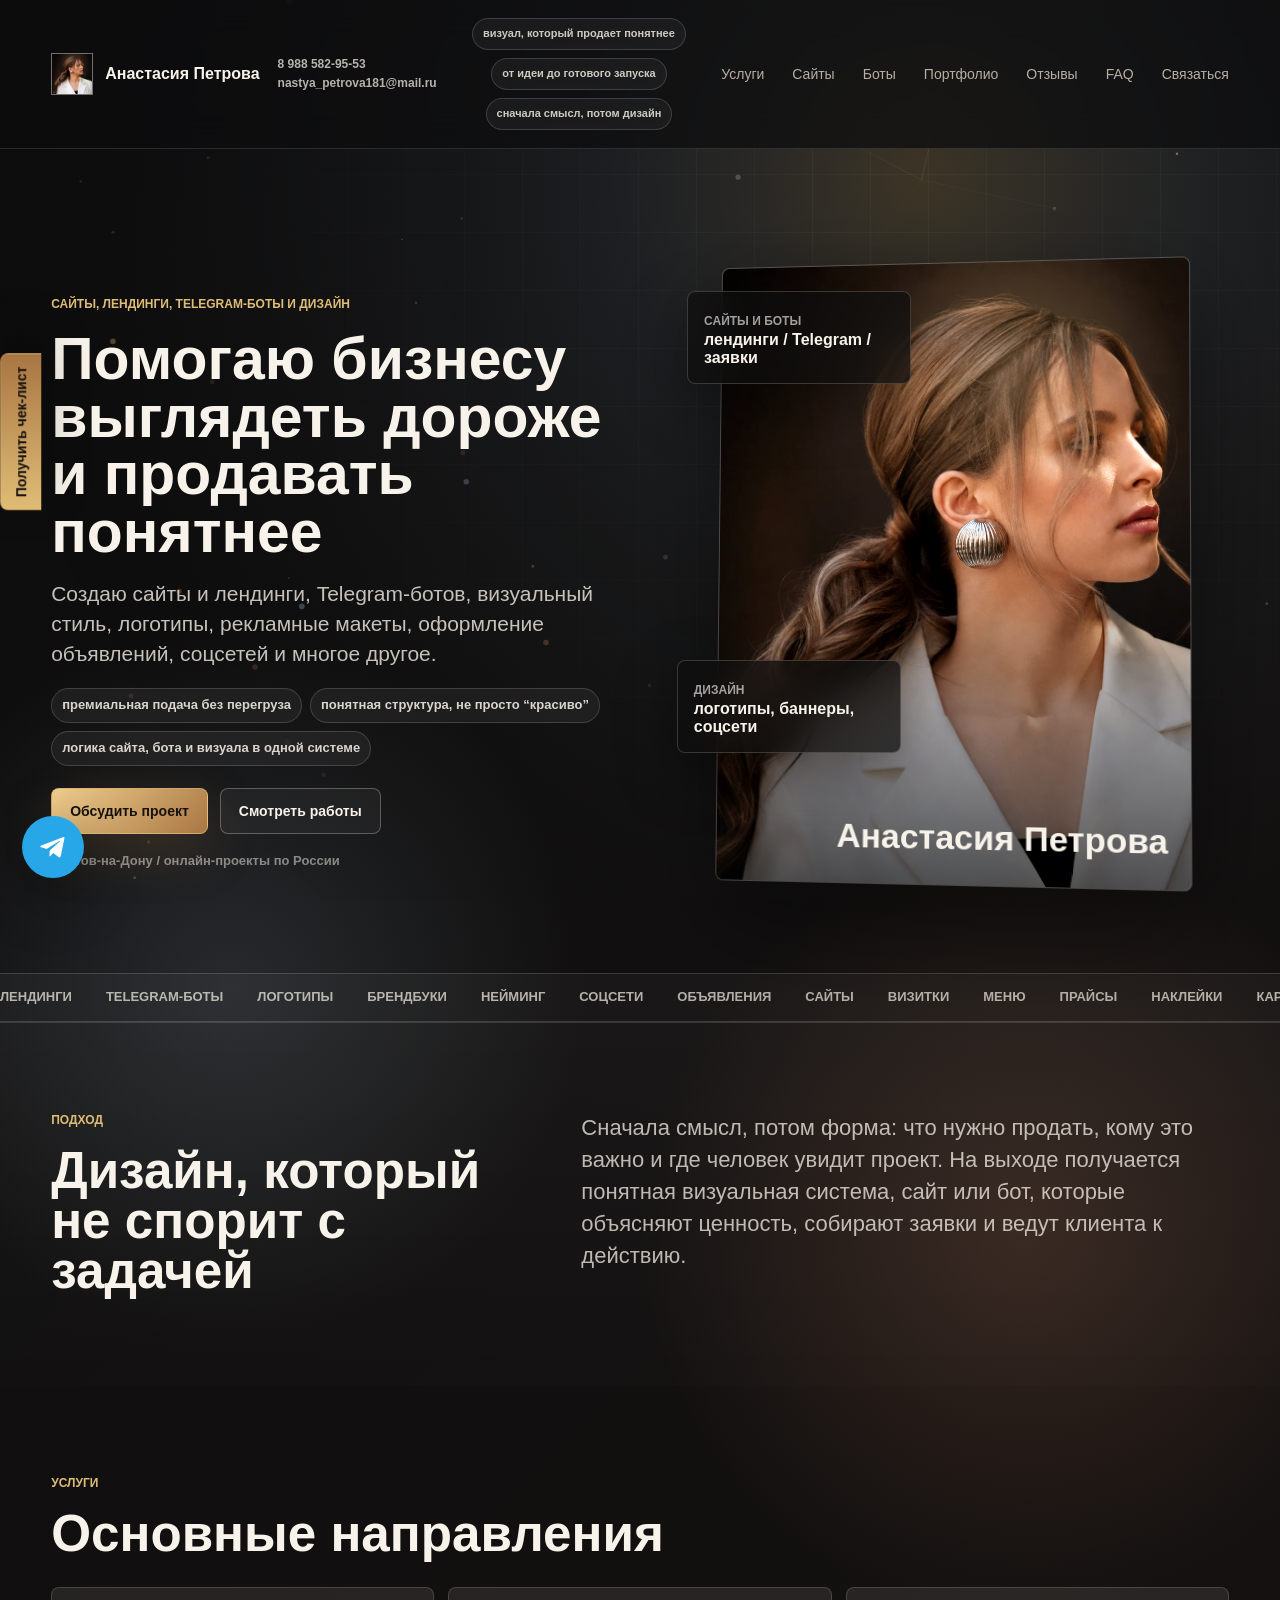
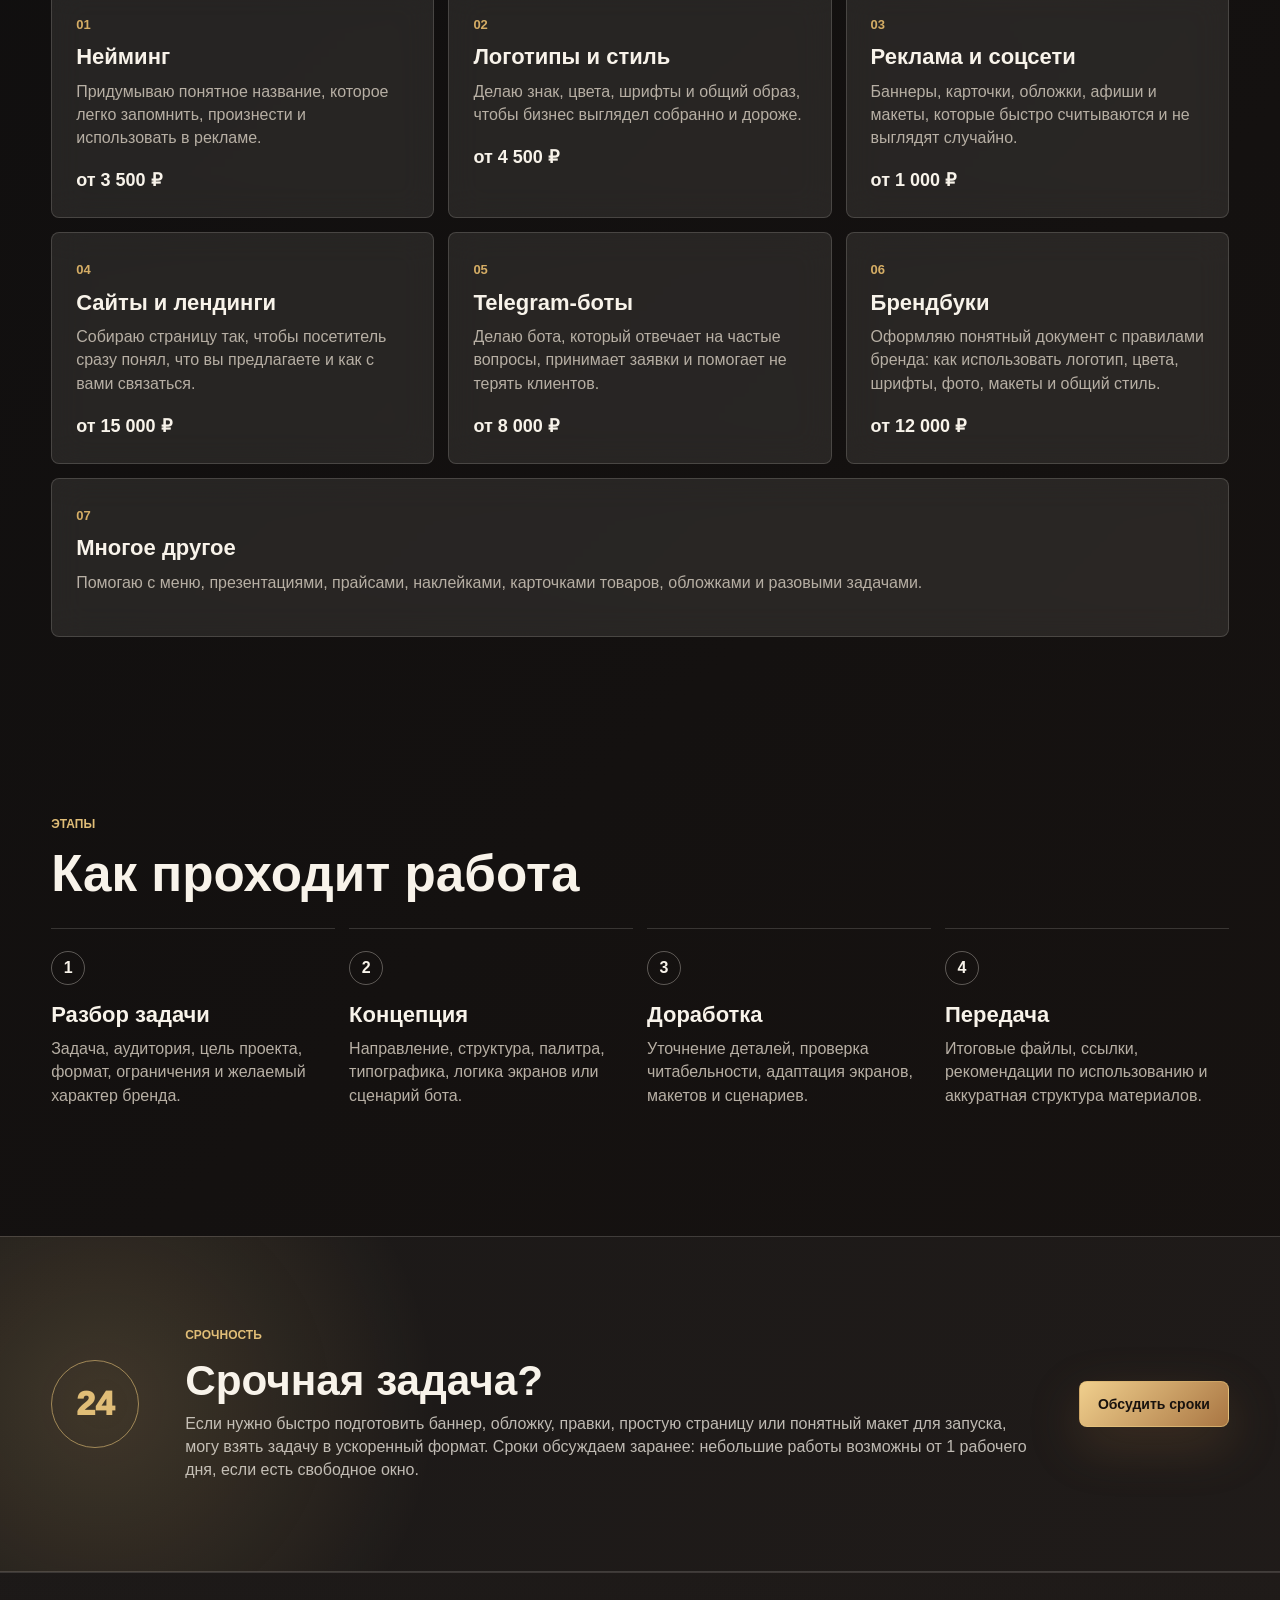
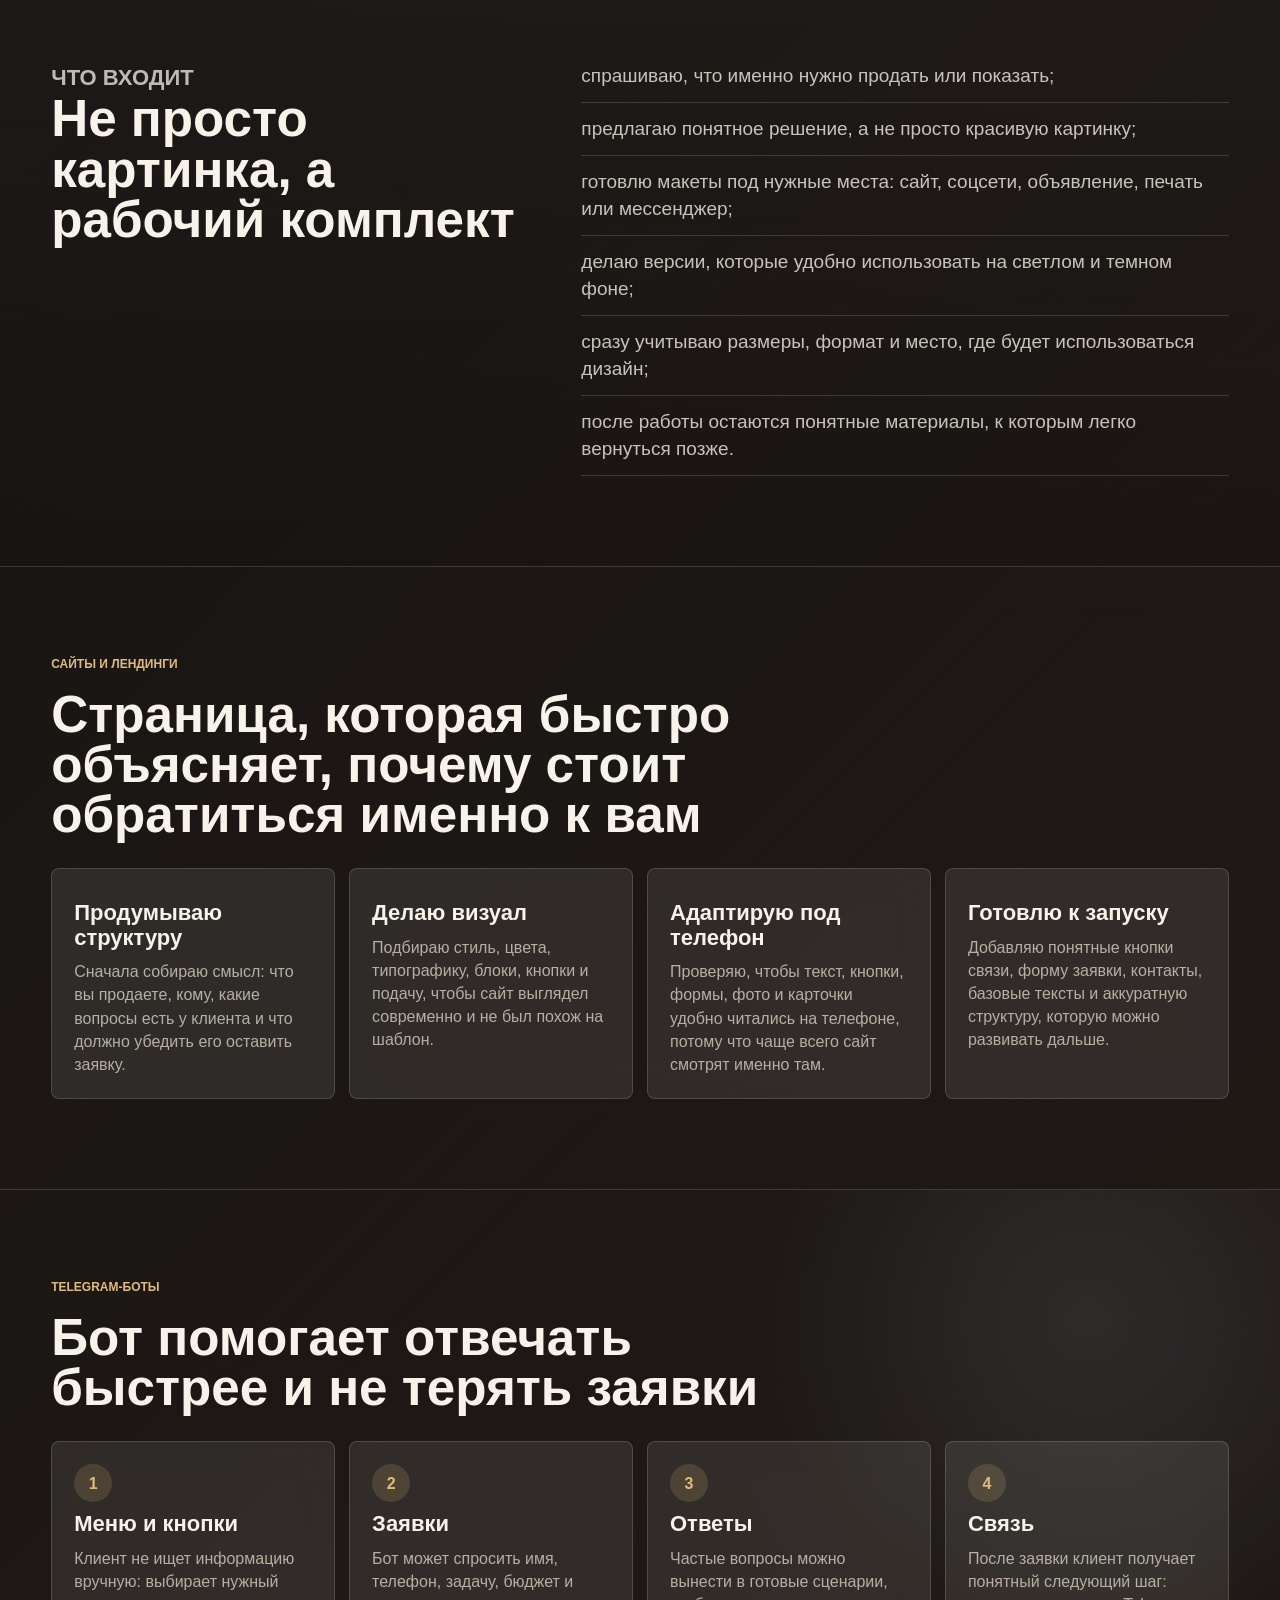
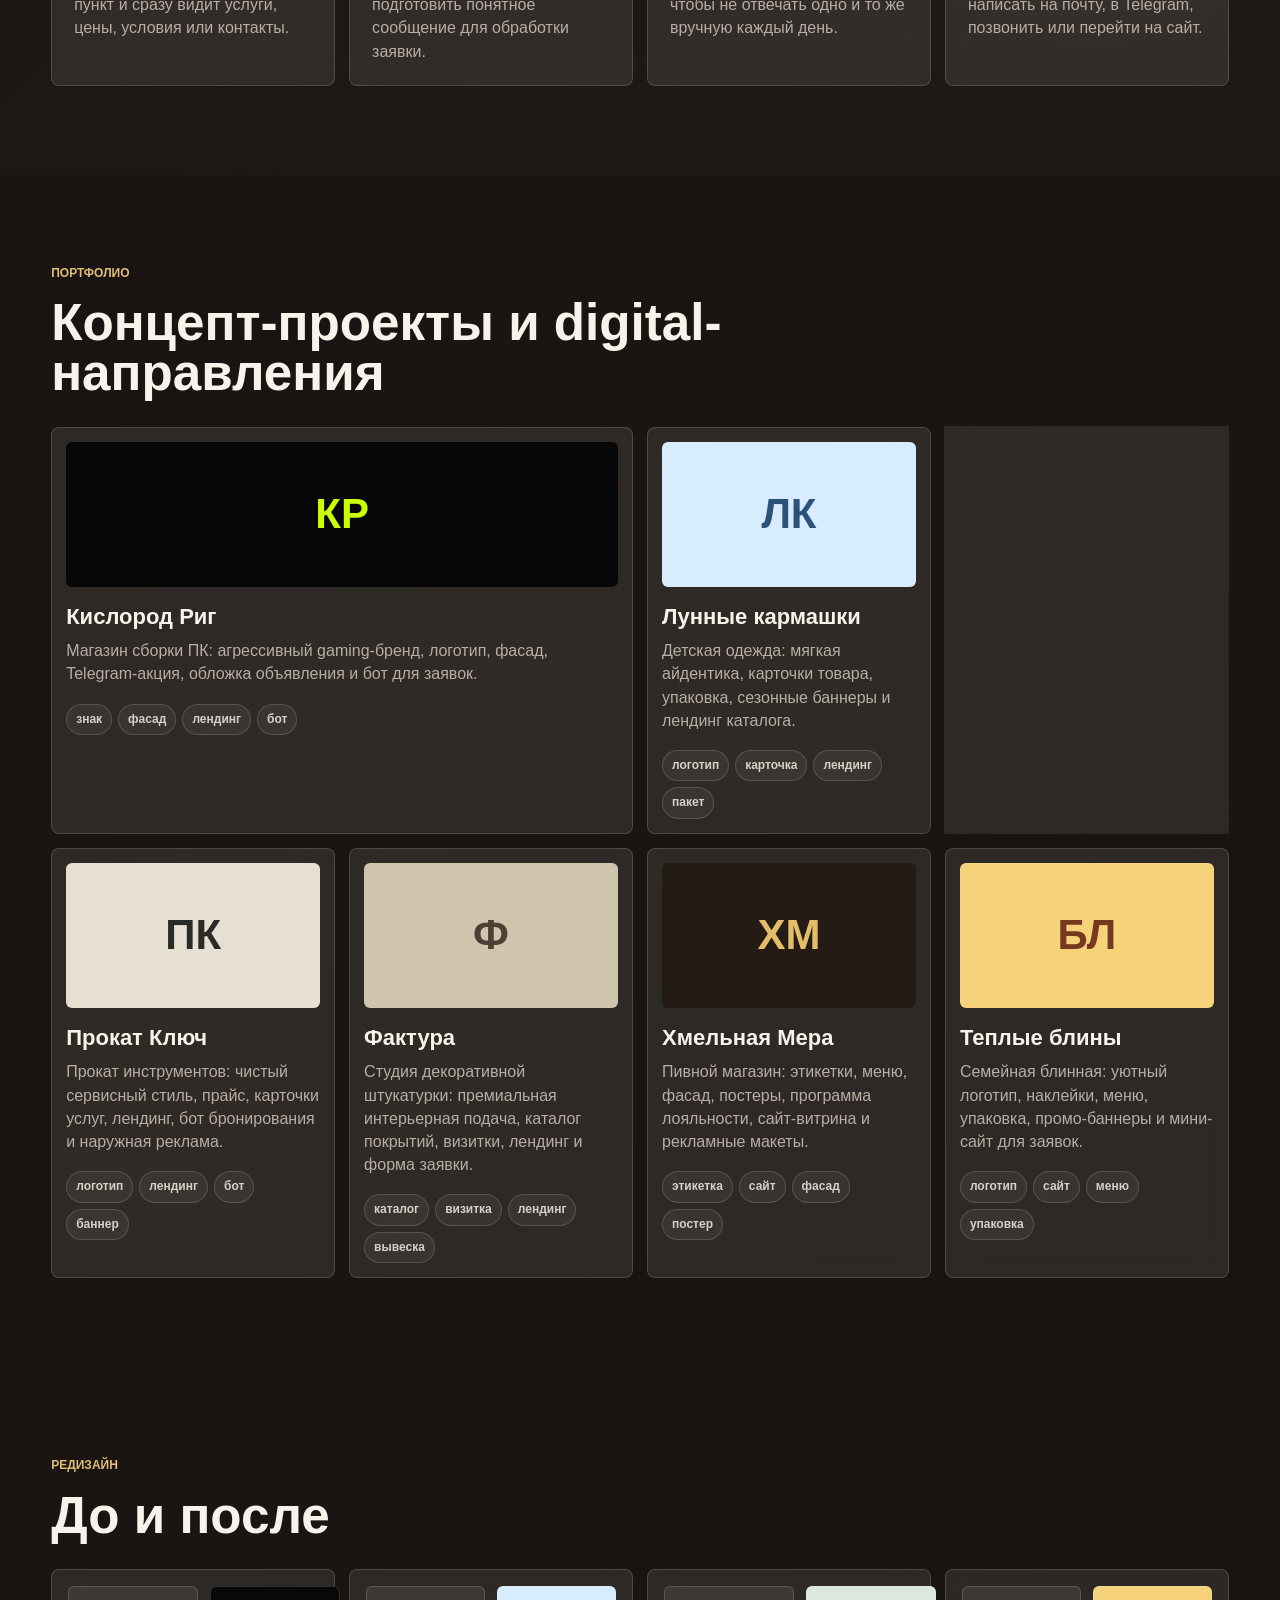
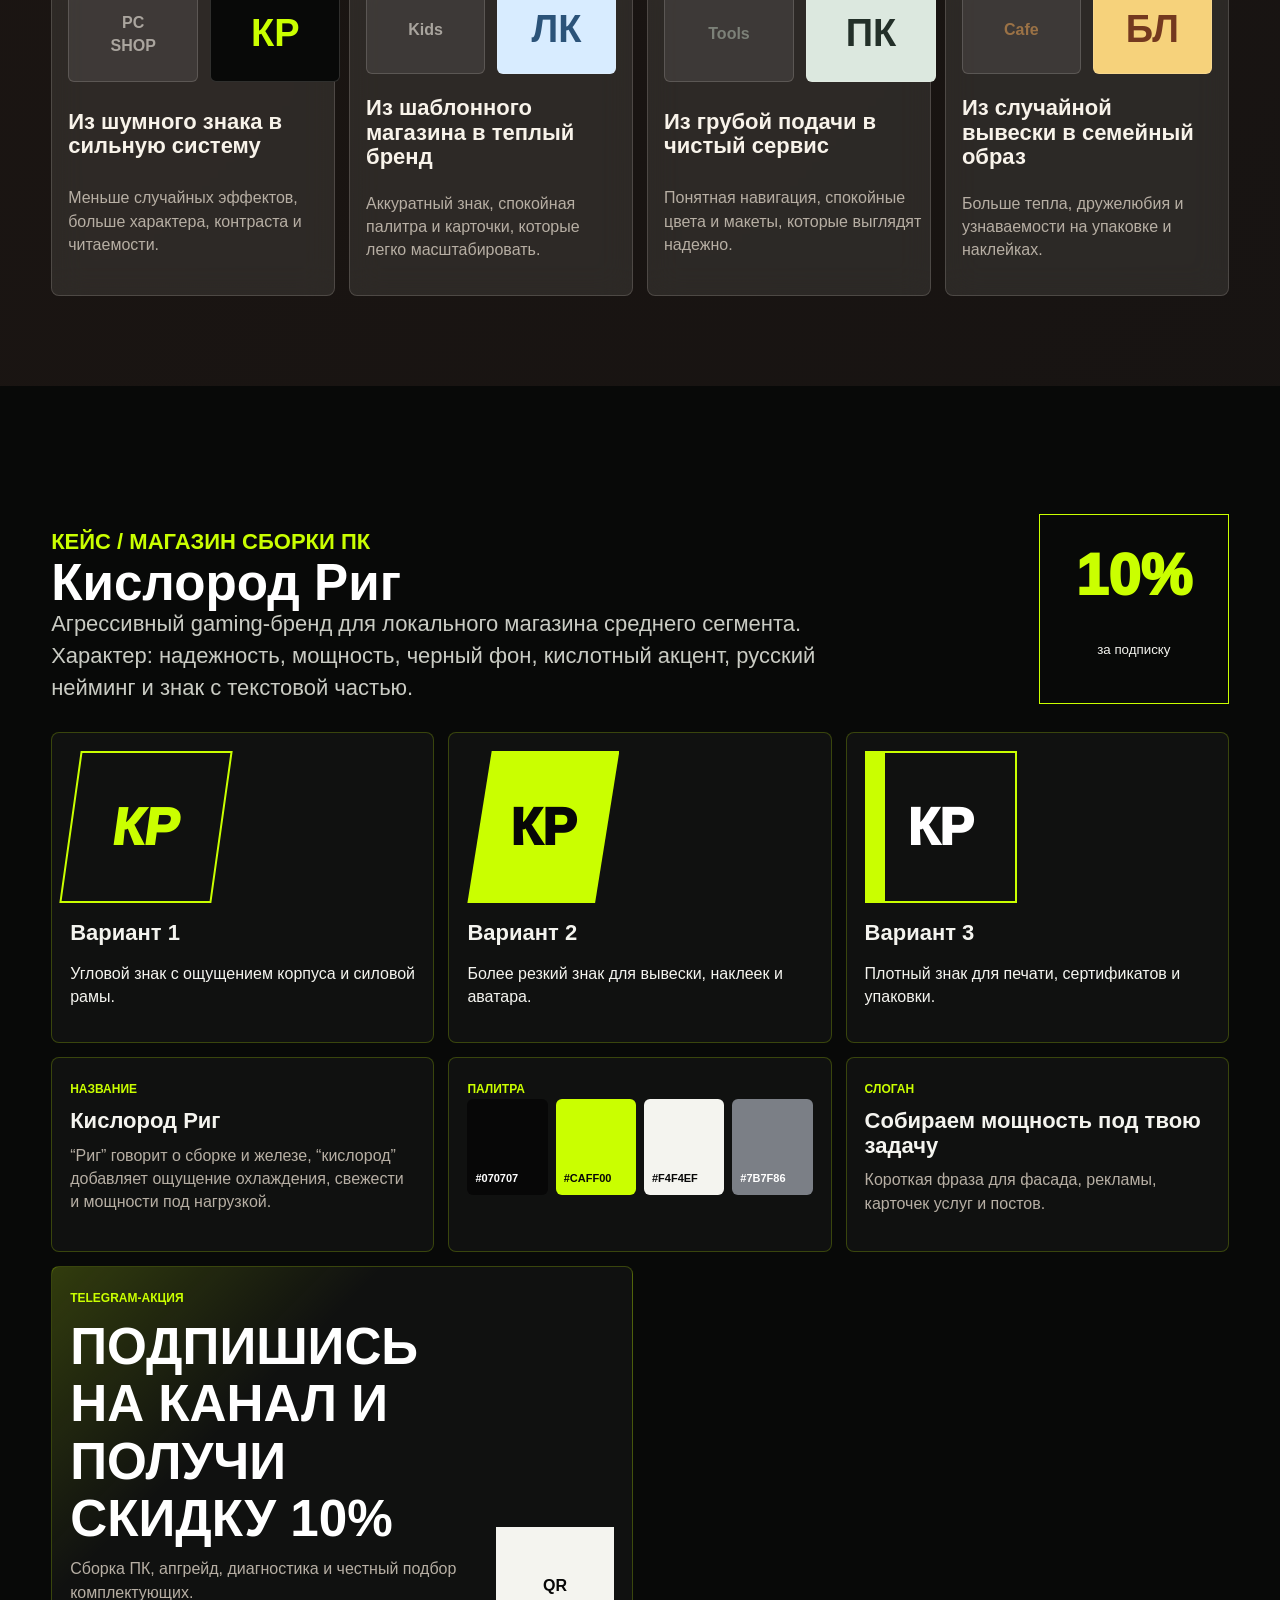
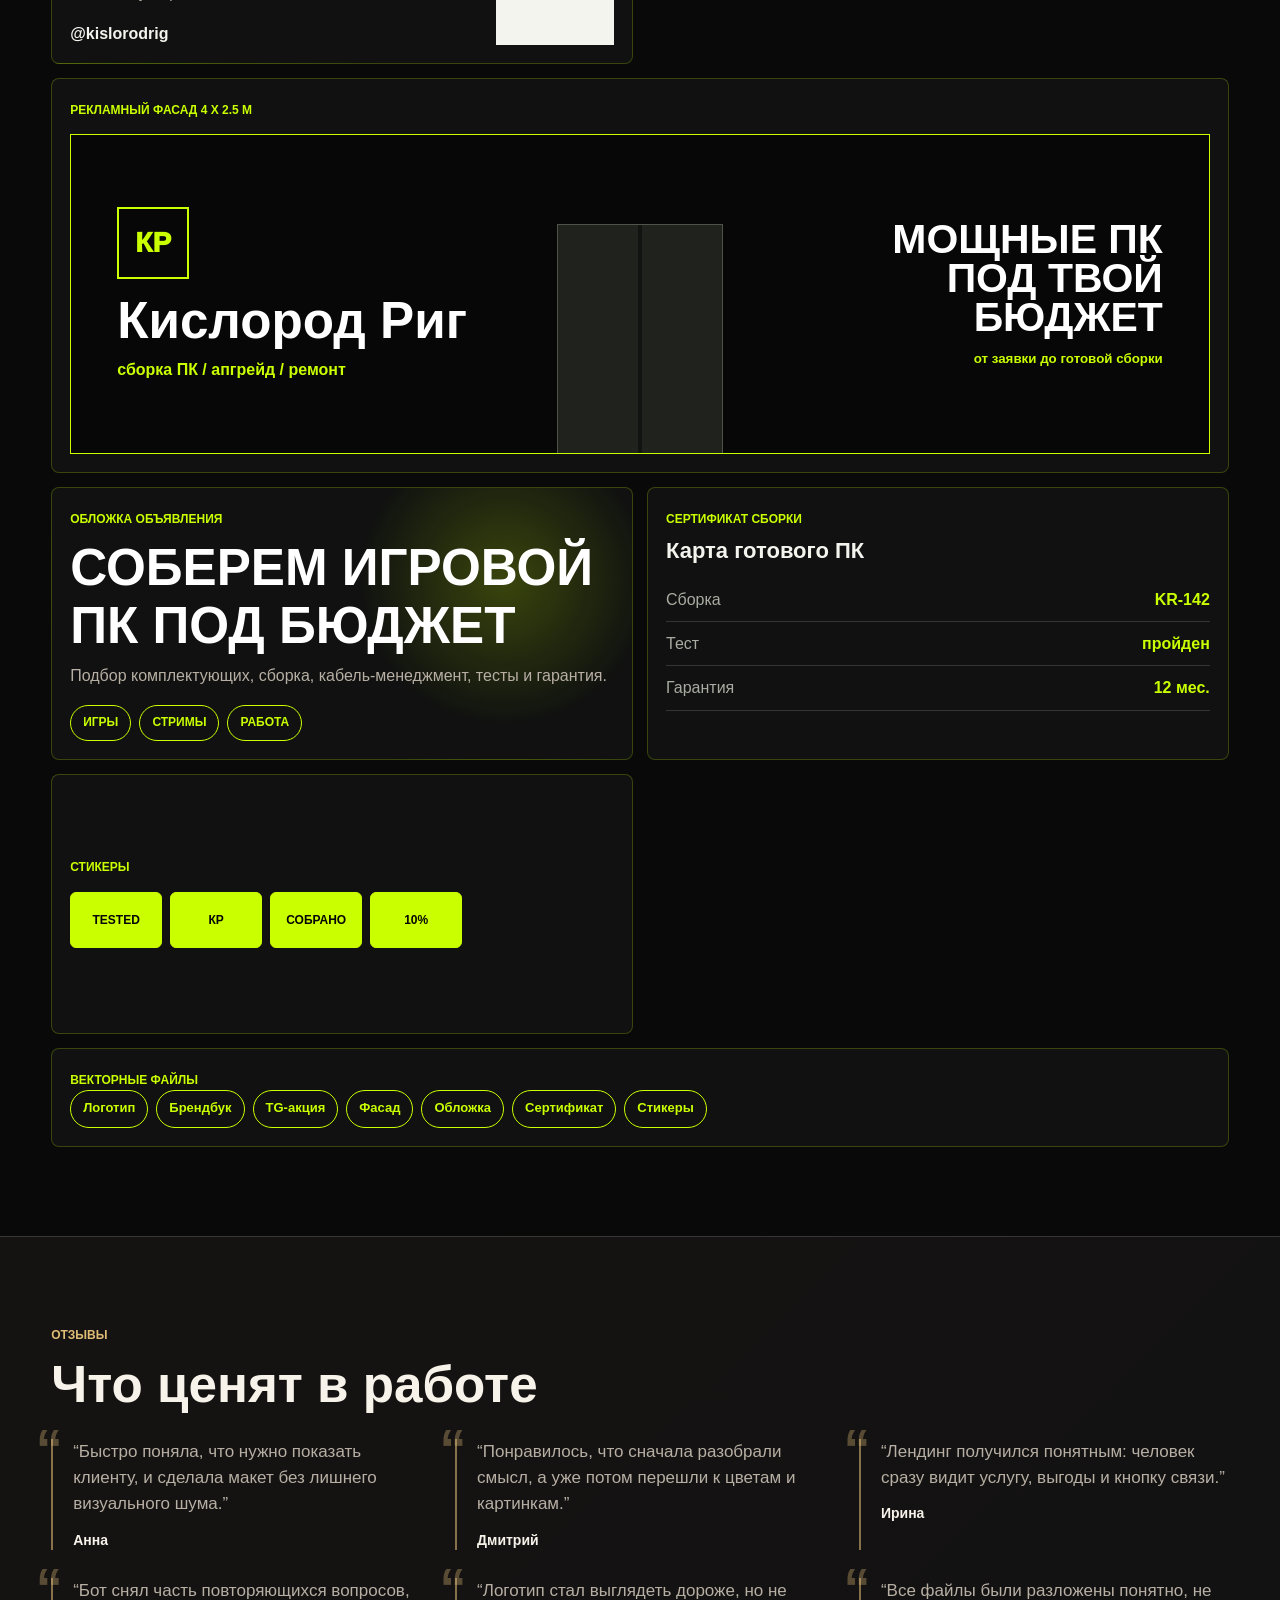
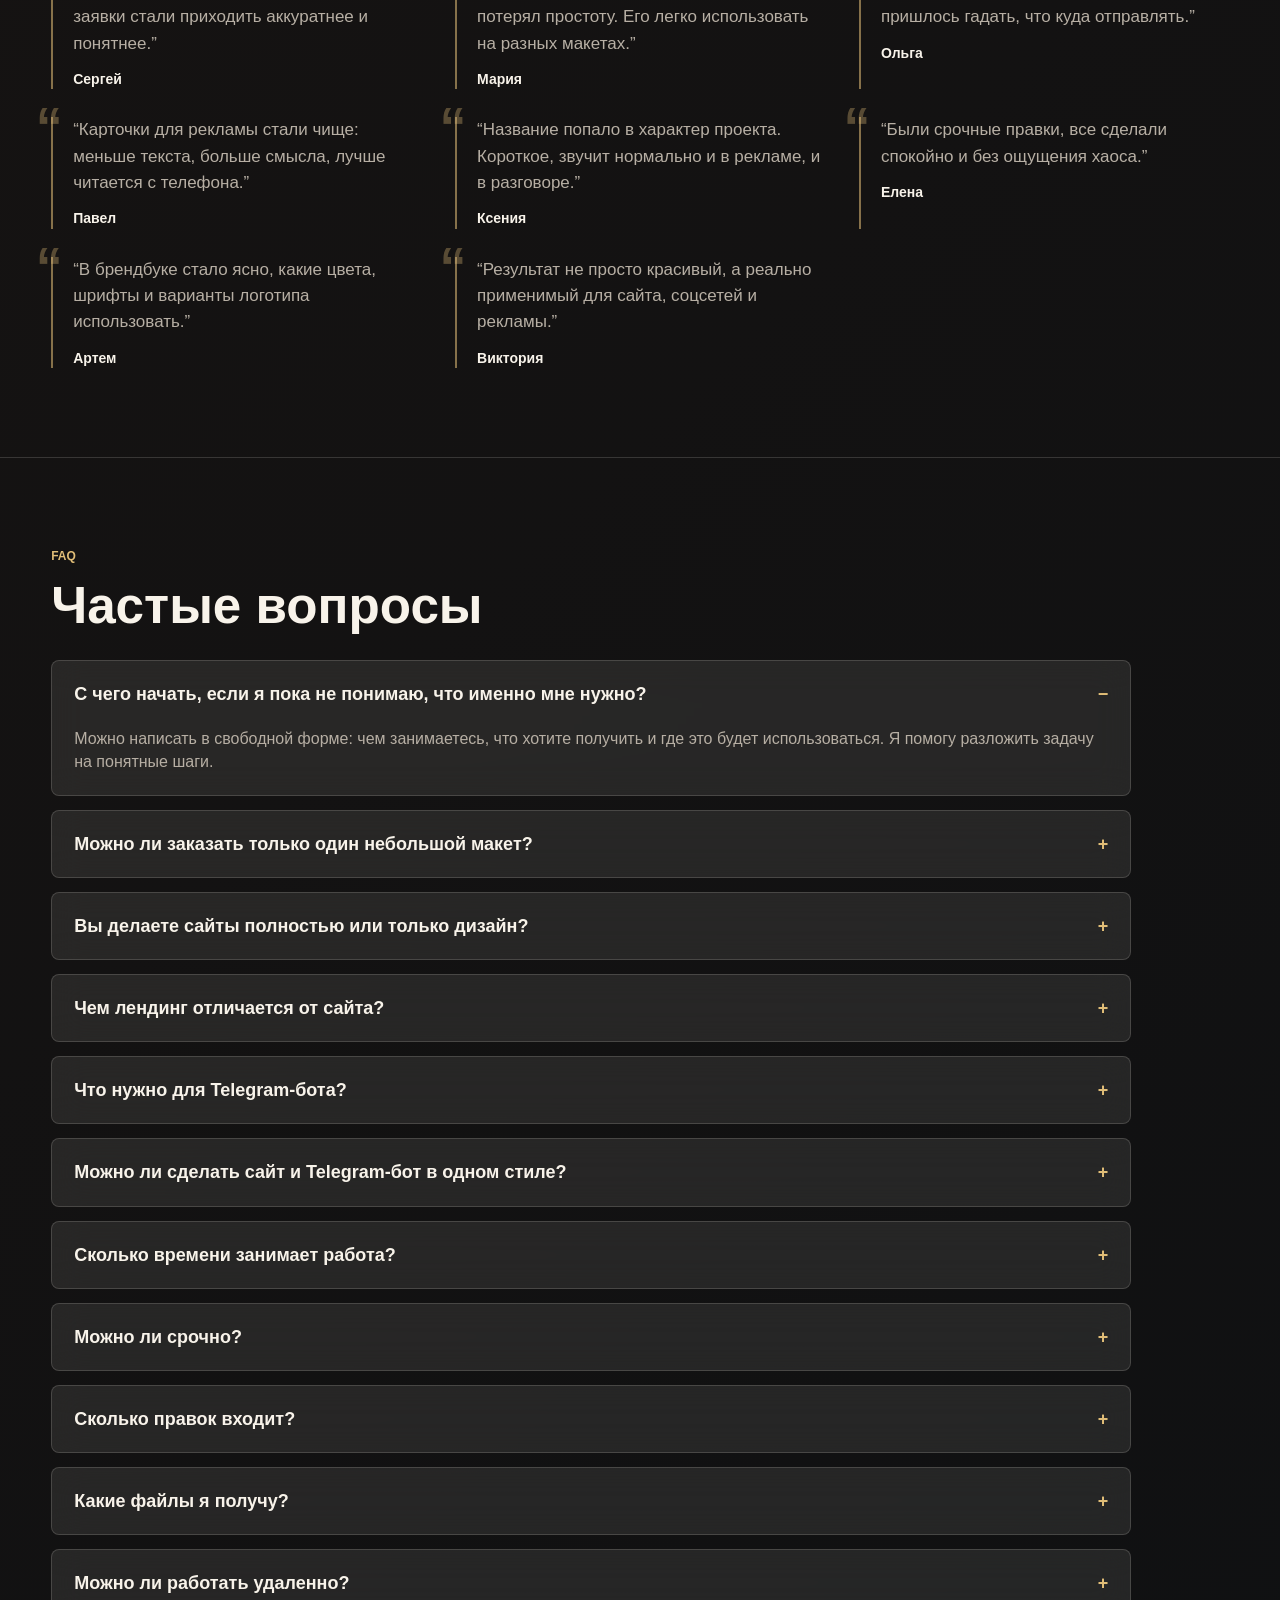
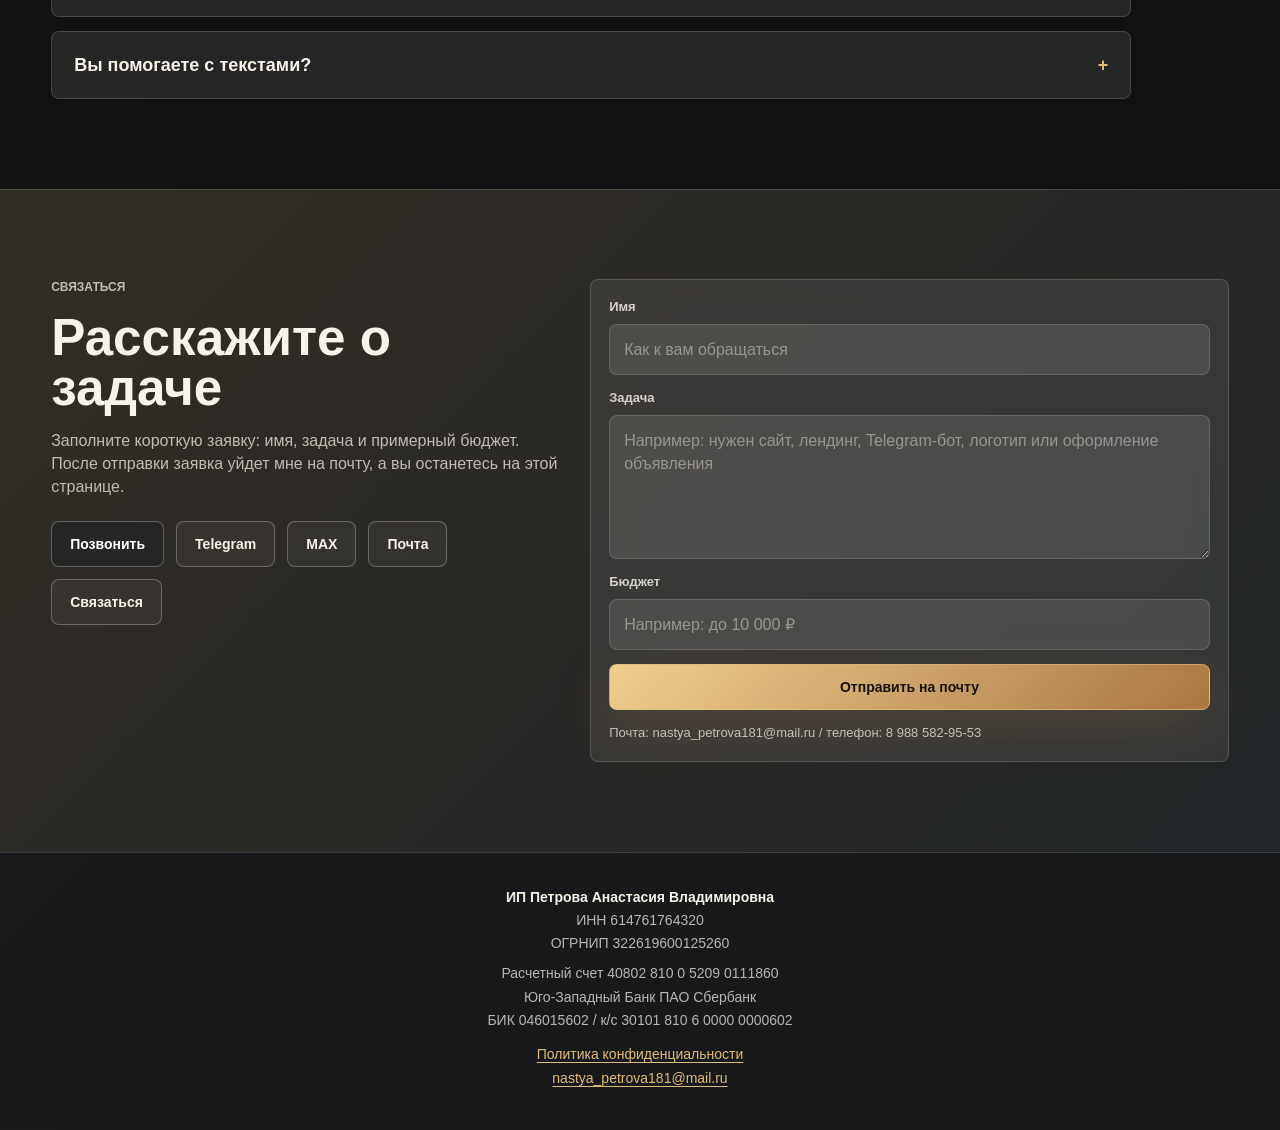
==== index.html @ 6e13ec05 "Send form leads without redirect" ====
<!doctype html>
<html lang="ru">
<head>
  <meta charset="utf-8">
  <meta name="viewport" content="width=device-width, initial-scale=1">
  <title>Анастасия Петрова — сайты, боты и дизайн</title>
  <meta name="description" content="Сайты, лендинги, Telegram-боты и визуальный дизайн: нейминг, логотипы, айдентика, рекламные макеты, оформление объявлений и автоматизация. Ростов-на-Дону, удаленно по России.">
  <link rel="stylesheet" href="styles.css?v=20260607-final-fixes">
</head>
<body>
  <canvas class="motion-bg" id="motion-bg" aria-hidden="true"></canvas>
  <header class="site-header">
    <a class="brand" href="#top" aria-label="Анастасия Петрова">
      <span class="brand-mark photo-mark"><img src="assets/anastasia-avatar.webp" alt=""></span>
      <span>Анастасия Петрова</span>
    </a>
    <div class="header-contact" aria-label="Контакты">
      <a href="tel:+79885829553">8 988 582-95-53</a>
      <a href="mailto:nastya_petrova181@mail.ru">nastya_petrova181@mail.ru</a>
    </div>
    <div class="header-proof" aria-label="Преимущества работы">
      <span>визуал, который продает понятнее</span>
      <span>от идеи до готового запуска</span>
      <span>сначала смысл, потом дизайн</span>
    </div>
    <nav class="nav" aria-label="Основная навигация">
      <a href="#services">Услуги</a>
      <a href="#web-projects">Сайты</a>
      <a href="#bot-projects">Боты</a>
      <a href="#portfolio">Портфолио</a>
      <a href="#reviews">Отзывы</a>
      <a href="#faq">FAQ</a>
      <a href="#contact">Связаться</a>
    </nav>
  </header>

  <main id="top">
    <section class="hero">
      <div class="hero-copy">
        <p class="eyebrow">Сайты, лендинги, Telegram-боты и дизайн</p>
        <h1>Помогаю бизнесу выглядеть дороже и продавать понятнее</h1>
        <p class="lead">Создаю сайты и лендинги, Telegram-ботов, визуальный стиль, логотипы, рекламные макеты, оформление объявлений, соцсетей и многое другое.</p>
        <div class="hero-proof" aria-label="Ключевые преимущества">
          <span>премиальная подача без перегруза</span>
          <span>понятная структура, не просто “красиво”</span>
          <span>логика сайта, бота и визуала в одной системе</span>
        </div>
        <div class="hero-actions">
          <a class="btn primary" href="#contact">Обсудить проект</a>
          <a class="btn ghost" href="#portfolio">Смотреть работы</a>
        </div>
        <p class="location-note">Ростов-на-Дону / онлайн-проекты по России</p>
      </div>
      <div class="hero-showcase" aria-label="Брендовый портрет и дизайн-превью">
        <figure class="portrait-card">
          <img src="assets/anastasia-portrait.webp" alt="Анастасия Петрова">
          <figcaption>
            <strong>Анастасия Петрова</strong>
          </figcaption>
        </figure>
        <div class="floating-card card-a">
          <span class="mini-label">Сайты и боты</span>
          <strong>лендинги / Telegram / заявки</strong>
        </div>
        <div class="floating-card card-b">
          <span class="mini-label">Дизайн</span>
          <strong>логотипы, баннеры, соцсети</strong>
        </div>
      </div>
    </section>

    <div class="motion-strip" aria-hidden="true">
      <div>
        <span>лендинги</span>
        <span>Telegram-боты</span>
        <span>логотипы</span>
        <span>брендбуки</span>
        <span>нейминг</span>
        <span>соцсети</span>
        <span>объявления</span>
        <span>сайты</span>
        <span>визитки</span>
        <span>меню</span>
        <span>прайсы</span>
        <span>наклейки</span>
        <span>карточки товаров</span>
        <span>баннеры</span>
        <span>обложки</span>
        <span>презентации</span>
        <span>афиши</span>
        <span>упаковка</span>
        <span>фирменный стиль</span>
        <span>боты для заявок</span>
        <span>лендинги</span>
        <span>Telegram-боты</span>
        <span>логотипы</span>
        <span>брендбуки</span>
        <span>нейминг</span>
        <span>соцсети</span>
        <span>объявления</span>
        <span>сайты</span>
        <span>визитки</span>
        <span>меню</span>
        <span>прайсы</span>
        <span>наклейки</span>
        <span>карточки товаров</span>
        <span>баннеры</span>
        <span>обложки</span>
        <span>презентации</span>
        <span>афиши</span>
        <span>упаковка</span>
        <span>фирменный стиль</span>
        <span>боты для заявок</span>
      </div>
    </div>

    <section class="section intro">
      <div>
        <p class="eyebrow">Подход</p>
        <h2>Дизайн, который не спорит с задачей</h2>
      </div>
      <p>Сначала смысл, потом форма: что нужно продать, кому это важно и где человек увидит проект. На выходе получается понятная визуальная система, сайт или бот, которые объясняют ценность, собирают заявки и ведут клиента к действию.</p>
    </section>

    <section class="section" id="services">
      <div class="section-head">
        <p class="eyebrow">Услуги</p>
        <h2>Основные направления</h2>
      </div>
      <div class="service-grid">
        <article class="service-card">
          <span class="service-number">01</span>
          <h3>Нейминг</h3>
          <p>Придумываю понятное название, которое легко запомнить, произнести и использовать в рекламе.</p>
          <strong>от 3 500 ₽</strong>
        </article>
        <article class="service-card">
          <span class="service-number">02</span>
          <h3>Логотипы и стиль</h3>
          <p>Делаю знак, цвета, шрифты и общий образ, чтобы бизнес выглядел собранно и дороже.</p>
          <strong>от 4 500 ₽</strong>
        </article>
        <article class="service-card">
          <span class="service-number">03</span>
          <h3>Реклама и соцсети</h3>
          <p>Баннеры, карточки, обложки, афиши и макеты, которые быстро считываются и не выглядят случайно.</p>
          <strong>от 1 000 ₽</strong>
        </article>
        <article class="service-card">
          <span class="service-number">04</span>
          <h3>Сайты и лендинги</h3>
          <p>Собираю страницу так, чтобы посетитель сразу понял, что вы предлагаете и как с вами связаться.</p>
          <strong>от 15 000 ₽</strong>
        </article>
        <article class="service-card">
          <span class="service-number">05</span>
          <h3>Telegram-боты</h3>
          <p>Делаю бота, который отвечает на частые вопросы, принимает заявки и помогает не терять клиентов.</p>
          <strong>от 8 000 ₽</strong>
        </article>
        <article class="service-card">
          <span class="service-number">06</span>
          <h3>Брендбуки</h3>
          <p>Оформляю понятный документ с правилами бренда: как использовать логотип, цвета, шрифты, фото, макеты и общий стиль.</p>
          <strong>от 12 000 ₽</strong>
        </article>
        <article class="service-card service-wide">
          <span class="service-number">07</span>
          <h3>Многое другое</h3>
          <p>Помогаю с меню, презентациями, прайсами, наклейками, карточками товаров, обложками и разовыми задачами.</p>
        </article>
      </div>
    </section>

    <section class="section process">
      <div class="section-head">
        <p class="eyebrow">Этапы</p>
        <h2>Как проходит работа</h2>
      </div>
      <div class="steps">
        <article>
          <span>1</span>
          <h3>Разбор задачи</h3>
          <p>Задача, аудитория, цель проекта, формат, ограничения и желаемый характер бренда.</p>
        </article>
        <article>
          <span>2</span>
          <h3>Концепция</h3>
          <p>Направление, структура, палитра, типографика, логика экранов или сценарий бота.</p>
        </article>
        <article>
          <span>3</span>
          <h3>Доработка</h3>
          <p>Уточнение деталей, проверка читабельности, адаптация экранов, макетов и сценариев.</p>
        </article>
        <article>
          <span>4</span>
          <h3>Передача</h3>
          <p>Итоговые файлы, ссылки, рекомендации по использованию и аккуратная структура материалов.</p>
        </article>
      </div>
    </section>

    <section class="section urgency">
      <div class="urgency-icon" aria-hidden="true">24</div>
      <div>
        <p class="eyebrow">Срочность</p>
        <h2>Срочная задача?</h2>
        <p>Если нужно быстро подготовить баннер, обложку, правки, простую страницу или понятный макет для запуска, могу взять задачу в ускоренный формат. Сроки обсуждаем заранее: небольшие работы возможны от 1 рабочего дня, если есть свободное окно.</p>
      </div>
      <a class="btn primary" href="#contact">Обсудить сроки</a>
    </section>

    <section class="section included">
      <div>
        <p class="eyebrow">Что входит</p>
        <h2>Не просто картинка, а рабочий комплект</h2>
      </div>
      <ul class="check-list">
        <li>спрашиваю, что именно нужно продать или показать;</li>
        <li>предлагаю понятное решение, а не просто красивую картинку;</li>
        <li>готовлю макеты под нужные места: сайт, соцсети, объявление, печать или мессенджер;</li>
        <li>делаю версии, которые удобно использовать на светлом и темном фоне;</li>
        <li>сразу учитываю размеры, формат и место, где будет использоваться дизайн;</li>
        <li>после работы остаются понятные материалы, к которым легко вернуться позже.</li>
      </ul>
    </section>

    <section class="section deep-dive" id="web-projects">
      <div class="section-head">
        <p class="eyebrow">Сайты и лендинги</p>
        <h2>Страница, которая быстро объясняет, почему стоит обратиться именно к вам</h2>
      </div>
      <div class="deep-grid">
        <article>
          <h3>Продумываю структуру</h3>
          <p>Сначала собираю смысл: что вы продаете, кому, какие вопросы есть у клиента и что должно убедить его оставить заявку.</p>
        </article>
        <article>
          <h3>Делаю визуал</h3>
          <p>Подбираю стиль, цвета, типографику, блоки, кнопки и подачу, чтобы сайт выглядел современно и не был похож на шаблон.</p>
        </article>
        <article>
          <h3>Адаптирую под телефон</h3>
          <p>Проверяю, чтобы текст, кнопки, формы, фото и карточки удобно читались на телефоне, потому что чаще всего сайт смотрят именно там.</p>
        </article>
        <article>
          <h3>Готовлю к запуску</h3>
          <p>Добавляю понятные кнопки связи, форму заявки, контакты, базовые тексты и аккуратную структуру, которую можно развивать дальше.</p>
        </article>
      </div>
    </section>

    <section class="section deep-dive bot-dive" id="bot-projects">
      <div class="section-head">
        <p class="eyebrow">Telegram-боты</p>
        <h2>Бот помогает отвечать быстрее и не терять заявки</h2>
      </div>
      <div class="bot-flow">
        <article>
          <span>1</span>
          <h3>Меню и кнопки</h3>
          <p>Клиент не ищет информацию вручную: выбирает нужный пункт и сразу видит услуги, цены, условия или контакты.</p>
        </article>
        <article>
          <span>2</span>
          <h3>Заявки</h3>
          <p>Бот может спросить имя, телефон, задачу, бюджет и подготовить понятное сообщение для обработки заявки.</p>
        </article>
        <article>
          <span>3</span>
          <h3>Ответы</h3>
          <p>Частые вопросы можно вынести в готовые сценарии, чтобы не отвечать одно и то же вручную каждый день.</p>
        </article>
        <article>
          <span>4</span>
          <h3>Связь</h3>
          <p>После заявки клиент получает понятный следующий шаг: написать на почту, в Telegram, позвонить или перейти на сайт.</p>
        </article>
      </div>
    </section>

    <section class="section" id="portfolio">
      <div class="section-head">
        <p class="eyebrow">Портфолио</p>
        <h2>Концепт-проекты и digital-направления</h2>
      </div>
      <div class="portfolio-grid">
        <article class="case-card case-pc">
          <div class="case-visual"><span>КР</span></div>
          <h3>Кислород Риг</h3>
          <p>Магазин сборки ПК: агрессивный gaming-бренд, логотип, фасад, Telegram-акция, обложка объявления и бот для заявок.</p>
          <div class="case-mockups"><span>знак</span><span>фасад</span><span>лендинг</span><span>бот</span></div>
        </article>
        <article class="case-card case-kids">
          <div class="case-visual"><span>ЛК</span></div>
          <h3>Лунные кармашки</h3>
          <p>Детская одежда: мягкая айдентика, карточки товара, упаковка, сезонные баннеры и лендинг каталога.</p>
          <div class="case-mockups"><span>логотип</span><span>карточка</span><span>лендинг</span><span>пакет</span></div>
        </article>
        <article class="case-card case-club">
          <div class="case-visual"><span>Т</span></div>
          <h3>Территория</h3>
          <p>Компьютерный клуб: вывеска, соцсети, правила зоны, абонементы, промо-афиши и бот для заявок.</p>
          <div class="case-mockups"><span>вывеска</span><span>бот</span><span>карта</span><span>соцсети</span></div>
        </article>
        <article class="case-card case-tools">
          <div class="case-visual"><span>ПК</span></div>
          <h3>Прокат Ключ</h3>
          <p>Прокат инструментов: чистый сервисный стиль, прайс, карточки услуг, лендинг, бот бронирования и наружная реклама.</p>
          <div class="case-mockups"><span>логотип</span><span>лендинг</span><span>бот</span><span>баннер</span></div>
        </article>
        <article class="case-card case-plaster">
          <div class="case-visual"><span>Ф</span></div>
          <h3>Фактура</h3>
          <p>Студия декоративной штукатурки: премиальная интерьерная подача, каталог покрытий, визитки, лендинг и форма заявки.</p>
          <div class="case-mockups"><span>каталог</span><span>визитка</span><span>лендинг</span><span>вывеска</span></div>
        </article>
        <article class="case-card case-beer">
          <div class="case-visual"><span>ХМ</span></div>
          <h3>Хмельная Мера</h3>
          <p>Пивной магазин: этикетки, меню, фасад, постеры, программа лояльности, сайт-витрина и рекламные макеты.</p>
          <div class="case-mockups"><span>этикетка</span><span>сайт</span><span>фасад</span><span>постер</span></div>
        </article>
        <article class="case-card case-pancake">
          <div class="case-visual"><span>БЛ</span></div>
          <h3>Теплые блины</h3>
          <p>Семейная блинная: уютный логотип, наклейки, меню, упаковка, промо-баннеры и мини-сайт для заявок.</p>
          <div class="case-mockups"><span>логотип</span><span>сайт</span><span>меню</span><span>упаковка</span></div>
        </article>
      </div>
    </section>

    <section class="section before-after">
      <div class="section-head">
        <p class="eyebrow">Редизайн</p>
        <h2>До и после</h2>
      </div>
      <div class="compare-grid">
        <article class="compare-card">
          <div class="old-logo">PC<br>SHOP</div>
          <div class="new-logo">КР</div>
          <h3>Из шумного знака в сильную систему</h3>
          <p>Меньше случайных эффектов, больше характера, контраста и читаемости.</p>
        </article>
        <article class="compare-card">
          <div class="old-logo soft">Kids</div>
          <div class="new-logo soft">ЛК</div>
          <h3>Из шаблонного магазина в теплый бренд</h3>
          <p>Аккуратный знак, спокойная палитра и карточки, которые легко масштабировать.</p>
        </article>
        <article class="compare-card">
          <div class="old-logo service">Tools</div>
          <div class="new-logo service">ПК</div>
          <h3>Из грубой подачи в чистый сервис</h3>
          <p>Понятная навигация, спокойные цвета и макеты, которые выглядят надежно.</p>
        </article>
        <article class="compare-card">
          <div class="old-logo warm">Cafe</div>
          <div class="new-logo warm">БЛ</div>
          <h3>Из случайной вывески в семейный образ</h3>
          <p>Больше тепла, дружелюбия и узнаваемости на упаковке и наклейках.</p>
        </article>
      </div>
    </section>

    <section class="section pc-case" id="pc-case">
      <div class="pc-hero">
        <div>
          <p class="eyebrow neon">Кейс / магазин сборки ПК</p>
          <h2>Кислород Риг</h2>
          <p>Агрессивный gaming-бренд для локального магазина среднего сегмента. Характер: надежность, мощность, черный фон, кислотный акцент, русский нейминг и знак с текстовой частью.</p>
        </div>
        <div class="pc-badge">
          <span>10%</span>
          <small>за подписку</small>
        </div>
      </div>

      <div class="logo-options">
        <article>
          <div class="rig-logo mark-a">КР</div>
          <h3>Вариант 1</h3>
          <p>Угловой знак с ощущением корпуса и силовой рамы.</p>
        </article>
        <article>
          <div class="rig-logo mark-b">КР</div>
          <h3>Вариант 2</h3>
          <p>Более резкий знак для вывески, наклеек и аватара.</p>
        </article>
        <article>
          <div class="rig-logo mark-c">КР</div>
          <h3>Вариант 3</h3>
          <p>Плотный знак для печати, сертификатов и упаковки.</p>
        </article>
      </div>

      <div class="brandbook">
        <article class="brand-panel">
          <span class="mini-label">Название</span>
          <h3>Кислород Риг</h3>
          <p>“Риг” говорит о сборке и железе, “кислород” добавляет ощущение охлаждения, свежести и мощности под нагрузкой.</p>
        </article>
        <article class="brand-panel palette-panel">
          <span class="mini-label">Палитра</span>
          <div class="swatches">
            <span style="--c:#070707">#070707</span>
            <span style="--c:#caff00">#CAFF00</span>
            <span style="--c:#f4f4ef">#F4F4EF</span>
            <span style="--c:#7b7f86">#7B7F86</span>
          </div>
        </article>
        <article class="brand-panel">
          <span class="mini-label">Слоган</span>
          <h3>Собираем мощность под твою задачу</h3>
          <p>Короткая фраза для фасада, рекламы, карточек услуг и постов.</p>
        </article>
      </div>

      <div class="pc-assets">
        <article class="asset tg-banner">
          <div class="asset-text">
            <span class="mini-label">Telegram-акция</span>
            <h3>Подпишись на канал и получи скидку 10%</h3>
            <p>Сборка ПК, апгрейд, диагностика и честный подбор комплектующих.</p>
            <strong>@kislorodrig</strong>
          </div>
          <div class="qr">QR</div>
        </article>

        <article class="asset facade">
          <span class="mini-label">Рекламный фасад 4 x 2.5 м</span>
          <div class="facade-board">
            <div class="facade-left">
              <div class="rig-logo small">КР</div>
              <strong>Кислород Риг</strong>
              <span>сборка ПК / апгрейд / ремонт</span>
            </div>
            <div class="door" aria-label="стандартная дверь"></div>
            <div class="facade-right">
              <b>Мощные ПК<br>под твой бюджет</b>
              <small>от заявки до готовой сборки</small>
            </div>
          </div>
        </article>

        <article class="asset avito-cover">
          <span class="mini-label">Обложка объявления</span>
          <h3>Соберем игровой ПК под бюджет</h3>
          <p>Подбор комплектующих, сборка, кабель-менеджмент, тесты и гарантия.</p>
          <div class="cover-specs">
            <span>игры</span>
            <span>стримы</span>
            <span>работа</span>
          </div>
        </article>

        <article class="asset certificate">
          <span class="mini-label">Сертификат сборки</span>
          <h3>Карта готового ПК</h3>
          <dl>
            <div><dt>Сборка</dt><dd>KR-142</dd></div>
            <div><dt>Тест</dt><dd>пройден</dd></div>
            <div><dt>Гарантия</dt><dd>12 мес.</dd></div>
          </dl>
        </article>

        <article class="asset stickers">
          <span class="mini-label">Стикеры</span>
          <div class="sticker-row">
            <span>TESTED</span>
            <span>КР</span>
            <span>СОБРАНО</span>
            <span>10%</span>
          </div>
        </article>
      </div>

      <div class="asset-files">
        <span class="mini-label">Векторные файлы</span>
        <div>
          <a href="assets/kislorod-rig-logo.svg" target="_blank">Логотип</a>
          <a href="assets/kislorod-rig-brandbook.svg" target="_blank">Брендбук</a>
          <a href="assets/kislorod-rig-tg-banner.svg" target="_blank">TG-акция</a>
          <a href="assets/kislorod-rig-facade-4x2-5.svg" target="_blank">Фасад</a>
          <a href="assets/kislorod-rig-avito-cover.svg" target="_blank">Обложка</a>
          <a href="assets/kislorod-rig-certificate.svg" target="_blank">Сертификат</a>
          <a href="assets/kislorod-rig-stickers.svg" target="_blank">Стикеры</a>
        </div>
      </div>
    </section>

    <section class="section reviews" id="reviews">
      <div class="section-head">
        <p class="eyebrow">Отзывы</p>
        <h2>Что ценят в работе</h2>
      </div>
      <div class="review-grid">
        <article><p>“Быстро поняла, что нужно показать клиенту, и сделала макет без лишнего визуального шума.”</p><strong>Анна</strong></article>
        <article><p>“Понравилось, что сначала разобрали смысл, а уже потом перешли к цветам и картинкам.”</p><strong>Дмитрий</strong></article>
        <article><p>“Лендинг получился понятным: человек сразу видит услугу, выгоды и кнопку связи.”</p><strong>Ирина</strong></article>
        <article><p>“Бот снял часть повторяющихся вопросов, заявки стали приходить аккуратнее и понятнее.”</p><strong>Сергей</strong></article>
        <article><p>“Логотип стал выглядеть дороже, но не потерял простоту. Его легко использовать на разных макетах.”</p><strong>Мария</strong></article>
        <article><p>“Все файлы были разложены понятно, не пришлось гадать, что куда отправлять.”</p><strong>Ольга</strong></article>
        <article><p>“Карточки для рекламы стали чище: меньше текста, больше смысла, лучше читается с телефона.”</p><strong>Павел</strong></article>
        <article><p>“Название попало в характер проекта. Короткое, звучит нормально и в рекламе, и в разговоре.”</p><strong>Ксения</strong></article>
        <article><p>“Были срочные правки, все сделали спокойно и без ощущения хаоса.”</p><strong>Елена</strong></article>
        <article><p>“В брендбуке стало ясно, какие цвета, шрифты и варианты логотипа использовать.”</p><strong>Артем</strong></article>
        <article><p>“Результат не просто красивый, а реально применимый для сайта, соцсетей и рекламы.”</p><strong>Виктория</strong></article>
      </div>
    </section>

    <section class="section faq" id="faq">
      <div class="section-head">
        <p class="eyebrow">FAQ</p>
        <h2>Частые вопросы</h2>
      </div>
      <div class="faq-list">
        <details open><summary>С чего начать, если я пока не понимаю, что именно мне нужно?</summary><p>Можно написать в свободной форме: чем занимаетесь, что хотите получить и где это будет использоваться. Я помогу разложить задачу на понятные шаги.</p></details>
        <details><summary>Можно ли заказать только один небольшой макет?</summary><p>Да. Можно начать с одного баннера, карточки, обложки, меню, прайса или другого небольшого материала.</p></details>
        <details><summary>Вы делаете сайты полностью или только дизайн?</summary><p>Можно сделать структуру, дизайн, тексты для блоков и подготовку к публикации. Формат зависит от задачи: простой лендинг, страница услуг, сайт-визитка или концепт.</p></details>
        <details><summary>Чем лендинг отличается от сайта?</summary><p>Лендинг обычно ведет к одному действию: оставить заявку, написать, позвонить, записаться. Сайт может быть шире: несколько страниц, больше разделов и больше информации.</p></details>
        <details><summary>Что нужно для Telegram-бота?</summary><p>Нужно понять, что бот должен делать: принимать заявки, отвечать на вопросы, показывать меню услуг, вести к оплате, записи или консультации.</p></details>
        <details><summary>Можно ли сделать сайт и Telegram-бот в одном стиле?</summary><p>Да. Это даже лучше: человек видит один и тот же визуальный язык на сайте, в боте, в соцсетях и рекламе.</p></details>
        <details><summary>Сколько времени занимает работа?</summary><p>Зависит от объема. Небольшие макеты можно делать быстрее, логотип и стиль требуют больше времени, а сайт или бот лучше планировать по этапам.</p></details>
        <details><summary>Можно ли срочно?</summary><p>Можно обсудить ускоренный формат. Если задача небольшая и есть свободное окно, старт возможен быстро, сроки фиксируем заранее.</p></details>
        <details><summary>Сколько правок входит?</summary><p>Количество правок лучше согласовать перед стартом. Обычно сначала утверждаем направление, затем спокойно дорабатываем детали.</p></details>
        <details><summary>Какие файлы я получу?</summary><p>Формат зависит от задачи: изображения для публикации, исходники, версии для светлого и темного фона, материалы для сайта, рекламы или печати.</p></details>
        <details><summary>Можно ли работать удаленно?</summary><p>Да. Можно работать онлайн по всей России: обсуждение, материалы, правки и передача файлов проходят дистанционно.</p></details>
        <details><summary>Вы помогаете с текстами?</summary><p>Да, могу помочь сделать тексты понятнее: заголовки, подписи, кнопки, описания услуг, структуру первого экрана и короткие продающие формулировки.</p></details>
      </div>
    </section>

    <section class="section contact" id="contact">
      <div>
        <p class="eyebrow">Связаться</p>
        <h2>Расскажите о задаче</h2>
        <p>Заполните короткую заявку: имя, задача и примерный бюджет. После отправки заявка уйдет мне на почту, а вы останетесь на этой странице.</p>
        <div class="contact-actions compact">
          <a class="btn dark" href="tel:+79885829553">Позвонить</a>
          <a class="btn ghost telegram-link" href="https://t.me/Anastasia_Petrova181" target="_blank" rel="noreferrer">Telegram</a>
          <a class="btn ghost" href="https://web.max.ru/" target="_blank" rel="noreferrer">MAX</a>
          <a class="btn ghost" href="mailto:nastya_petrova181@mail.ru">Почта</a>
          <a class="btn ghost" href="mailto:nastya_petrova181@mail.ru">Связаться</a>
        </div>
      </div>
      <form class="contact-form" id="brief-form">
        <label>
          <span>Имя</span>
          <input name="name" type="text" placeholder="Как к вам обращаться" required>
        </label>
        <label>
          <span>Задача</span>
          <textarea name="task" rows="5" placeholder="Например: нужен сайт, лендинг, Telegram-бот, логотип или оформление объявления" required></textarea>
        </label>
        <label>
          <span>Бюджет</span>
          <input name="budget" type="text" placeholder="Например: до 10 000 ₽">
        </label>
        <button class="btn primary" type="submit">Отправить на почту</button>
        <p class="form-note" id="form-note">Почта: nastya_petrova181@mail.ru / телефон: 8 988 582-95-53</p>
      </form>
    </section>

    <footer class="site-footer">
      <div>
        <strong>ИП Петрова Анастасия Владимировна</strong>
        <span>ИНН 614761764320</span>
        <span>ОГРНИП 322619600125260</span>
      </div>
      <div>
        <span>Расчетный счет 40802 810 0 5209 0111860</span>
        <span>Юго-Западный Банк ПАО Сбербанк</span>
        <span>БИК 046015602 / к/с 30101 810 6 0000 0000602</span>
      </div>
      <div class="footer-links">
        <a href="privacy.html">Политика конфиденциальности</a>
        <a href="mailto:nastya_petrova181@mail.ru">nastya_petrova181@mail.ru</a>
      </div>
    </footer>
  </main>

  <button class="checklist-tab" type="button" data-open-checklist>Получить чек-лист</button>

  <div class="checklist-modal" id="checklist-modal" aria-hidden="true">
    <div class="checklist-dialog" role="dialog" aria-modal="true" aria-labelledby="checklist-title">
      <button class="modal-close" type="button" data-close-checklist aria-label="Закрыть">×</button>
      <h2 id="checklist-title">Получить чек-лист по запуску визуала</h2>
      <p>Оставьте имя и телефон. После отправки заявка уйдет мне на почту, а вы останетесь на сайте.</p>
      <form class="checklist-form" id="checklist-form">
        <label>
          <span>Имя</span>
          <input name="name" type="text" placeholder="Как к вам обращаться" required>
        </label>
        <label>
          <span>Телефон</span>
          <input name="phone" type="tel" placeholder="+7 ___ ___-__-__" required>
        </label>
        <button class="btn primary" type="submit">Получить чек-лист</button>
        <p class="form-note" id="checklist-note">После отправки заявка уйдет на почту.</p>
      </form>
    </div>
  </div>

  <div class="contact-orbit" aria-label="Быстрая связь">
    <a class="contact-orbit-main" id="contact-orbit-main" href="mailto:nastya_petrova181@mail.ru" aria-label="Написать на почту"></a>
  </div>

  <button class="back-to-top" id="back-to-top" type="button" aria-label="Подняться в самый верх">Наверх</button>
  <script src="script.js?v=20260607-ajax-email"></script>
</body>
</html>
---- styles.css ----
:root {
  --paper: #f4efe7;
  --ink: #f8f3ea;
  --dark: #10100f;
  --deep: #17120f;
  --muted: #b7afa4;
  --line: rgba(248, 243, 234, 0.16);
  --panel: rgba(255, 252, 245, 0.09);
  --panel-strong: rgba(255, 252, 245, 0.15);
  --accent: #e0bd77;
  --gold: #d5ad65;
  --blue: #9fb6c7;
  --clay: #b87455;
  --neon: #caff00;
  --pc: #080908;
  --radius: 8px;
}

* {
  box-sizing: border-box;
}

html {
  scroll-behavior: smooth;
  scroll-padding-top: 92px;
}

body {
  margin: 0;
  color: var(--ink);
  background:
    radial-gradient(circle at 80% 10%, rgba(183, 116, 85, 0.22), transparent 30vw),
    radial-gradient(circle at 18% 8%, rgba(159, 182, 199, 0.16), transparent 28vw),
    linear-gradient(135deg, #0d0d0e 0%, #1b1512 44%, #0e1012 100%);
  font-family: Arial, Helvetica, sans-serif;
  line-height: 1.45;
  overflow-x: hidden;
}

a {
  color: inherit;
  text-decoration: none;
}

.motion-bg {
  position: fixed;
  inset: 0;
  z-index: -2;
  width: 100%;
  height: 100%;
  pointer-events: none;
}

body::before {
  content: "";
  position: fixed;
  inset: 0;
  z-index: -1;
  pointer-events: none;
  background:
    linear-gradient(rgba(255, 255, 255, 0.035) 1px, transparent 1px),
    linear-gradient(90deg, rgba(255, 255, 255, 0.035) 1px, transparent 1px);
  background-size: 58px 58px;
  mask-image: radial-gradient(circle at var(--mx, 72%) var(--my, 18%), black 0%, transparent 72%);
}

.site-header {
  position: sticky;
  top: 0;
  z-index: 20;
  display: flex;
  align-items: center;
  justify-content: space-between;
  gap: 18px;
  padding: 18px clamp(18px, 4vw, 56px);
  border-bottom: 1px solid rgba(248, 243, 234, 0.13);
  background: rgba(13, 13, 14, 0.72);
  backdrop-filter: blur(18px);
}

.brand,
.nav,
.hero-actions,
.contact-actions {
  display: flex;
  align-items: center;
}

.brand {
  gap: 12px;
  font-weight: 700;
  min-width: max-content;
}

.header-contact {
  display: grid;
  gap: 2px;
  min-width: max-content;
  color: rgba(248, 243, 234, 0.72);
  font-size: 12px;
  font-weight: 700;
}

.header-contact a:hover {
  color: var(--accent);
}

.brand-mark {
  display: grid;
  width: 42px;
  height: 42px;
  place-items: center;
  border: 1px solid rgba(248, 243, 234, 0.42);
  background: #111;
  color: var(--ink);
  font-size: 13px;
  overflow: hidden;
}

.photo-mark img {
  display: block;
  min-width: 0;
  width: 100%;
  height: 100%;
  object-fit: cover;
}

.header-proof {
  display: flex;
  flex-wrap: wrap;
  justify-content: center;
  gap: 8px;
  color: rgba(248, 243, 234, 0.82);
  font-size: 11px;
  font-weight: 800;
}

.header-proof span,
.hero-proof span {
  border: 1px solid rgba(248, 243, 234, 0.16);
  border-radius: 999px;
  background: rgba(255, 255, 255, 0.055);
  backdrop-filter: blur(14px);
  padding: 7px 10px;
}

.nav {
  gap: clamp(12px, 2.2vw, 28px);
  color: var(--muted);
  font-size: 14px;
  min-width: max-content;
}

.nav a:hover {
  color: var(--ink);
}

.hero {
  display: grid;
  grid-template-columns: minmax(0, 0.95fr) minmax(320px, 0.82fr);
  gap: clamp(28px, 5vw, 72px);
  min-height: calc(100vh - 76px);
  padding: clamp(48px, 7vw, 92px) clamp(18px, 4vw, 56px) 44px;
  align-items: center;
  position: relative;
}

.hero-copy {
  width: 100%;
  max-width: 840px;
  min-width: 0;
}

.eyebrow,
.mini-label {
  margin: 0 0 16px;
  color: var(--accent);
  font-size: 12px;
  font-weight: 700;
  letter-spacing: 0;
  text-transform: uppercase;
}

.hero h1,
.section h2,
.pc-hero h2 {
  margin: 0;
  font-size: clamp(42px, 6.4vw, 88px);
  line-height: 0.98;
  letter-spacing: 0;
}

.hero h1 {
  max-width: 780px;
  font-size: clamp(40px, 4.6vw, 64px);
}

.lead {
  max-width: 680px;
  margin: 18px 0 0;
  color: rgba(248, 243, 234, 0.78);
  font-size: clamp(17px, 1.65vw, 21px);
}

.hero-proof {
  display: flex;
  flex-wrap: wrap;
  gap: 8px;
  margin-top: 18px;
}

.hero-proof span {
  color: rgba(248, 243, 234, 0.86);
  font-size: 13px;
  font-weight: 800;
}

.location-note {
  margin: 18px 0 0;
  color: rgba(248, 243, 234, 0.5);
  font-size: 13px;
  font-weight: 700;
}

.hero-actions,
.contact-actions {
  flex-wrap: wrap;
  gap: 12px;
  margin-top: 22px;
}

.btn {
  display: inline-flex;
  align-items: center;
  justify-content: center;
  min-height: 46px;
  padding: 12px 18px;
  border: 1px solid rgba(248, 243, 234, 0.28);
  border-radius: var(--radius);
  font-size: 14px;
  font-weight: 700;
}

.btn.primary {
  border-color: rgba(224, 189, 119, 0.62);
  background: linear-gradient(135deg, #f0cf8d, #a97643);
  color: #18120e;
  box-shadow: 0 18px 52px rgba(169, 118, 67, 0.24);
}

.btn.dark {
  background: #262626;
  color: #fff;
}

.btn.ghost {
  background: rgba(255, 255, 255, 0.045);
  color: var(--ink);
}

.hero-showcase {
  position: relative;
  width: 100%;
  min-width: 0;
  min-height: clamp(500px, 56vw, 650px);
  perspective: 1100px;
}

.motion-strip {
  overflow: hidden;
  border-top: 1px solid var(--line);
  border-bottom: 1px solid var(--line);
  background: rgba(255, 255, 255, 0.035);
}

.motion-strip div {
  display: flex;
  width: max-content;
  gap: 34px;
  padding: 14px 0;
  animation: stripMove 34s linear infinite;
}

.motion-strip span {
  color: rgba(248, 243, 234, 0.7);
  font-size: 13px;
  font-weight: 900;
  text-transform: uppercase;
}

@keyframes stripMove {
  from { transform: translateX(0); }
  to { transform: translateX(-50%); }
}

.portrait-card {
  position: absolute;
  inset: 0 8% 4% 0;
  margin: 0;
  overflow: hidden;
  border: 1px solid rgba(248, 243, 234, 0.18);
  border-radius: 8px;
  background: rgba(255, 255, 255, 0.06);
  box-shadow: 0 34px 100px rgba(0, 0, 0, 0.45);
  transform: rotateY(-5deg) rotateX(2deg);
}

.portrait-card img {
  width: 100%;
  height: 100%;
  object-fit: cover;
  filter: saturate(1.02) contrast(1.04);
}

.portrait-card::after {
  content: "";
  position: absolute;
  inset: 0;
  background:
    linear-gradient(180deg, transparent 42%, rgba(0, 0, 0, 0.68)),
    radial-gradient(circle at var(--mx, 64%) var(--my, 20%), rgba(224, 189, 119, 0.26), transparent 28%);
}

.portrait-card figcaption {
  position: absolute;
  right: 22px;
  bottom: 22px;
  left: auto;
  z-index: 1;
  display: flex;
  align-items: end;
  justify-content: flex-end;
  gap: 16px;
  width: auto;
  max-width: calc(100% - 44px);
  text-align: right;
}

.portrait-card figcaption strong {
  max-width: none;
}

.portrait-card figcaption span,
.floating-card .mini-label {
  color: rgba(248, 243, 234, 0.64);
}

.portrait-card figcaption strong {
  font-size: clamp(22px, 3vw, 34px);
  white-space: nowrap;
}

.floating-card {
  position: absolute;
  z-index: 2;
  border: 1px solid rgba(248, 243, 234, 0.18);
  border-radius: var(--radius);
  background: rgba(14, 14, 15, 0.72);
  backdrop-filter: blur(18px);
  box-shadow: 0 20px 60px rgba(0, 0, 0, 0.34);
  padding: 16px;
}

.floating-card strong {
  display: block;
  max-width: 190px;
  color: var(--ink);
  line-height: 1.12;
}

.card-a {
  top: 5%;
  right: auto;
  left: -5%;
}

.card-b {
  bottom: 24%;
  left: -7%;
}

.portrait-card figcaption {
  max-width: none;
}

.card-c {
  display: grid;
  width: 134px;
  height: 134px;
  right: 2%;
  bottom: 4%;
  place-items: center;
  background: linear-gradient(135deg, rgba(224, 189, 119, 0.95), rgba(159, 182, 199, 0.82));
  color: #16120e;
  text-align: center;
}

.card-c span {
  font-size: 38px;
  font-weight: 950;
}

.card-c small {
  max-width: 96px;
  margin-top: -34px;
  font-size: 11px;
  font-weight: 900;
}

.board-card,
.service-card,
.case-card,
.compare-card,
.price-grid article {
  border: 1px solid var(--line);
  border-radius: var(--radius);
  background: var(--panel);
  backdrop-filter: blur(16px);
}

.board-card {
  padding: 20px;
  overflow: hidden;
}

.logo-card {
  display: flex;
  flex-direction: column;
  justify-content: space-between;
  grid-row: span 2;
}

.sample-logo {
  display: grid;
  width: min(68%, 260px);
  aspect-ratio: 1;
  place-items: center;
  border: 1px solid var(--ink);
  background: var(--ink);
  color: var(--paper);
  font-size: clamp(52px, 8vw, 100px);
  font-weight: 800;
}

.ad-card {
  background: #e9dfca;
}

.ad-card h2 {
  margin: 18px 0 10px;
  font-size: 38px;
  line-height: 0.92;
}

.ad-card p {
  margin: 0;
  color: #4a4740;
}

.grid-card {
  display: grid;
  grid-template-columns: repeat(4, 1fr);
  gap: 8px;
  background: var(--ink);
}

.grid-card span {
  min-height: 52px;
  background: var(--paper);
}

.section {
  padding: clamp(54px, 7vw, 92px) clamp(18px, 4vw, 56px);
  scroll-margin-top: 92px;
  position: relative;
}

.intro,
.included {
  display: grid;
  grid-template-columns: minmax(240px, 0.72fr) minmax(280px, 1fr);
  gap: clamp(24px, 5vw, 70px);
  border-top: 1px solid var(--line);
  background: linear-gradient(180deg, rgba(255, 255, 255, 0.035), rgba(255, 255, 255, 0.01));
}

.intro p:last-child,
.included p,
.pc-hero p {
  margin: 0;
  color: rgba(248, 243, 234, 0.74);
  font-size: clamp(17px, 1.9vw, 22px);
}

.section-head {
  max-width: 760px;
  margin-bottom: 28px;
}

.section h2 {
  font-size: clamp(32px, 4vw, 56px);
}

.service-grid,
.portfolio-grid,
.compare-grid,
.price-grid,
.logo-options,
.brandbook,
.pc-assets,
.steps {
  display: grid;
  gap: 14px;
}

.service-grid {
  grid-template-columns: repeat(3, 1fr);
}

.service-wide {
  grid-column: 1 / -1;
}

.service-card,
.price-grid article {
  padding: 24px;
}

.service-number {
  color: var(--gold);
  font-size: 13px;
  font-weight: 800;
}

h3 {
  margin: 10px 0;
  font-size: 22px;
  line-height: 1.12;
}

.service-card p,
.case-card p,
.compare-card p,
.price-grid p,
.steps p,
.brand-panel p,
.asset p {
  color: var(--muted);
  margin: 0 0 18px;
}

.service-card strong,
.price-grid strong {
  display: block;
  margin-top: auto;
  font-size: 18px;
}

.steps {
  grid-template-columns: repeat(4, 1fr);
}

.steps article {
  padding: 22px 0;
  border-top: 1px solid var(--line);
}

.steps span {
  display: grid;
  width: 34px;
  height: 34px;
  margin-bottom: 18px;
  place-items: center;
  border: 1px solid rgba(248, 243, 234, 0.32);
  border-radius: 50%;
  font-weight: 700;
}

.urgency {
  display: grid;
  grid-template-columns: 110px minmax(280px, 1fr) auto;
  gap: 24px;
  align-items: center;
  border-top: 1px solid var(--line);
  border-bottom: 1px solid var(--line);
  background:
    radial-gradient(circle at 8% 50%, rgba(224, 189, 119, 0.18), transparent 28%),
    rgba(255, 255, 255, 0.035);
}

.urgency h2 {
  font-size: clamp(30px, 3.3vw, 48px);
}

.urgency p:not(.eyebrow) {
  max-width: 850px;
  margin: 10px 0 0;
  color: rgba(248, 243, 234, 0.74);
}

.urgency-icon {
  display: grid;
  width: 88px;
  aspect-ratio: 1;
  place-items: center;
  border: 1px solid rgba(224, 189, 119, 0.62);
  border-radius: 50%;
  color: var(--accent);
  font-size: 34px;
  font-weight: 950;
  box-shadow: 0 0 0 0 rgba(224, 189, 119, 0.34);
  animation: pulseRing 2.2s ease-in-out infinite;
}

@keyframes pulseRing {
  50% { box-shadow: 0 0 0 16px rgba(224, 189, 119, 0); transform: translateY(-2px); }
}

.check-list {
  display: grid;
  gap: 12px;
  margin: 0;
  padding: 0;
  list-style: none;
  color: rgba(248, 243, 234, 0.78);
  font-size: 19px;
}

.check-list li {
  padding-bottom: 12px;
  border-bottom: 1px solid var(--line);
}

.portfolio-grid {
  grid-template-columns: repeat(4, 1fr);
}

.deep-dive {
  border-top: 1px solid var(--line);
  background: rgba(255, 255, 255, 0.02);
}

.deep-grid,
.bot-flow,
.review-grid,
.faq-list {
  display: grid;
  gap: 14px;
}

.deep-grid {
  grid-template-columns: repeat(4, 1fr);
}

.deep-grid article,
.bot-flow article,
.faq-list details {
  border: 1px solid var(--line);
  border-radius: var(--radius);
  background: var(--panel);
  backdrop-filter: blur(16px);
  padding: 22px;
}

.deep-grid article,
.bot-flow article {
  min-height: 220px;
  transform: translateY(0);
  transition: transform 180ms ease, background 180ms ease, border-color 180ms ease;
}

.deep-grid article:hover,
.bot-flow article:hover,
.service-card:hover {
  border-color: rgba(224, 189, 119, 0.46);
  background: var(--panel-strong);
  transform: translateY(-4px);
}

.deep-grid p,
.bot-flow p,
.faq-list p,
.review-grid p {
  color: var(--muted);
  margin: 0;
}

.bot-dive {
  background:
    radial-gradient(circle at 85% 22%, rgba(159, 182, 199, 0.12), transparent 28%),
    rgba(255, 255, 255, 0.018);
}

.bot-flow {
  grid-template-columns: repeat(4, 1fr);
}

.bot-flow span {
  display: grid;
  width: 38px;
  aspect-ratio: 1;
  place-items: center;
  border-radius: 50%;
  background: rgba(224, 189, 119, 0.16);
  color: var(--accent);
  font-weight: 900;
}

.case-card {
  min-height: 340px;
  padding: 14px;
}

.case-card:first-child {
  grid-column: span 2;
}

.case-visual {
  display: grid;
  min-height: 145px;
  margin-bottom: 18px;
  place-items: center;
  border-radius: 6px;
  color: #fff;
  font-size: 42px;
  font-weight: 900;
}

.case-pc .case-visual { background: #070707; color: var(--neon); }
.case-kids .case-visual { background: #d8ecff; color: #2b5379; }
.case-club .case-visual { background: #1b2541; color: #8ee4ff; }
.case-tools .case-visual { background: #e6e0d2; color: #2a2a26; }
.case-plaster .case-visual { background: #cfc4ae; color: #4b4033; }
.case-beer .case-visual { background: #241b14; color: #e3bd67; }
.case-pancake .case-visual { background: #f6d27b; color: #74391f; }

.case-mockups {
  display: flex;
  flex-wrap: wrap;
  gap: 6px;
  margin-top: 18px;
}

.case-mockups span {
  display: inline-flex;
  min-height: 30px;
  align-items: center;
  border: 1px solid rgba(248, 243, 234, 0.16);
  border-radius: 999px;
  padding: 6px 9px;
  color: rgba(248, 243, 234, 0.82);
  background: rgba(255, 255, 255, 0.055);
  font-size: 12px;
  font-weight: 700;
}

.compare-grid,
.price-grid,
.logo-options,
.brandbook {
  grid-template-columns: repeat(3, 1fr);
}

.compare-grid {
  grid-template-columns: repeat(4, 1fr);
}

.price-grid {
  grid-template-columns: repeat(4, 1fr);
}

.compare-card {
  display: grid;
  grid-template-columns: 1fr 1fr;
  gap: 12px;
  padding: 16px;
}

.compare-card h3,
.compare-card p {
  grid-column: 1 / -1;
}

.old-logo,
.new-logo {
  display: grid;
  aspect-ratio: 1.35;
  place-items: center;
  border: 1px solid var(--line);
  border-radius: 6px;
  font-weight: 900;
  text-align: center;
}

.old-logo {
  color: rgba(248, 243, 234, 0.58);
  background: rgba(255, 255, 255, 0.08);
}

.new-logo {
  color: var(--neon);
  background: #080908;
  font-size: 38px;
}

.new-logo.soft {
  color: #2b5379;
  background: #d8ecff;
}

.old-logo.service {
  color: #7c8178;
}

.new-logo.service {
  color: #233029;
  background: #dce8df;
}

.old-logo.warm {
  color: #9b7246;
}

.new-logo.warm {
  color: #74391f;
  background: #f6d27b;
}

.pc-case {
  background: var(--pc);
  color: #f4f4ef;
  padding-top: clamp(96px, 10vw, 140px);
}

.pc-case .eyebrow,
.pc-case .mini-label,
.neon {
  color: var(--neon);
}

.pc-hero {
  display: grid;
  grid-template-columns: minmax(280px, 1fr) 190px;
  gap: 28px;
  align-items: end;
  margin-bottom: 28px;
}

.pc-hero h2 {
  color: #fff;
}

.pc-hero p {
  max-width: 780px;
  color: #c9cbc3;
}

.pc-badge {
  display: grid;
  aspect-ratio: 1;
  place-items: center;
  border: 1px solid var(--neon);
  color: var(--neon);
  text-align: center;
}

.pc-badge span {
  font-size: 58px;
  font-weight: 950;
  line-height: 0.9;
}

.pc-badge small {
  display: block;
  margin-top: -38px;
  color: #f4f4ef;
}

.logo-options article,
.brand-panel,
.asset,
.asset-files {
  border: 1px solid rgba(202, 255, 0, 0.22);
  border-radius: var(--radius);
  background: #101110;
  padding: 18px;
}

.rig-logo {
  display: grid;
  width: 152px;
  aspect-ratio: 1;
  margin-bottom: 18px;
  place-items: center;
  color: var(--neon);
  font-size: 52px;
  font-weight: 950;
  line-height: 1;
}

.mark-a {
  border: 2px solid var(--neon);
  transform: skew(-8deg);
}

.mark-b {
  clip-path: polygon(16% 0, 100% 0, 84% 100%, 0 100%);
  background: var(--neon);
  color: #070707;
}

.mark-c {
  border: 2px solid var(--neon);
  box-shadow: inset 18px 0 0 var(--neon);
  color: #fff;
}

.brandbook {
  margin-top: 14px;
}

.swatches {
  display: grid;
  grid-template-columns: repeat(4, 1fr);
  gap: 8px;
}

.swatches span {
  display: flex;
  min-height: 96px;
  align-items: end;
  padding: 8px;
  border-radius: 6px;
  background: var(--c);
  color: #fff;
  font-size: 11px;
  font-weight: 700;
}

.swatches span:nth-child(2),
.swatches span:nth-child(3) {
  color: #070707;
}

.pc-assets {
  grid-template-columns: repeat(2, 1fr);
  margin-top: 14px;
}

.asset {
  min-height: 260px;
}

.tg-banner {
  display: grid;
  grid-template-columns: 1fr 118px;
  gap: 18px;
  background:
    linear-gradient(135deg, rgba(202, 255, 0, 0.18), transparent 34%),
    #101110;
}

.tg-banner h3,
.avito-cover h3 {
  max-width: 560px;
  color: #fff;
  font-size: clamp(28px, 4vw, 54px);
  text-transform: uppercase;
}

.qr {
  display: grid;
  width: 118px;
  height: 118px;
  place-items: center;
  align-self: end;
  background: #f4f4ef;
  color: #070707;
  font-weight: 900;
}

.facade {
  grid-column: 1 / -1;
}

.facade-board {
  display: grid;
  grid-template-columns: 1fr 0.34fr 1fr;
  min-height: 320px;
  margin-top: 14px;
  border: 1px solid var(--neon);
  background: #070707;
}

.facade-left,
.facade-right {
  display: flex;
  flex-direction: column;
  justify-content: center;
  padding: clamp(18px, 4vw, 46px);
}

.rig-logo.small {
  width: 72px;
  margin: 0 0 18px;
  border: 2px solid var(--neon);
  font-size: 28px;
}

.facade-left strong {
  color: #fff;
  font-size: clamp(28px, 4vw, 54px);
  line-height: 0.95;
}

.facade-left span,
.facade-right small {
  margin-top: 12px;
  color: var(--neon);
  font-weight: 800;
}

.door {
  align-self: end;
  height: 72%;
  border: 1px solid #4e5248;
  border-bottom: 0;
  background: linear-gradient(90deg, #20221e 0 49%, #121411 49% 51%, #20221e 51%);
}

.facade-right {
  align-items: flex-end;
  text-align: right;
}

.facade-right b {
  max-width: 420px;
  color: #fff;
  font-size: clamp(24px, 3.2vw, 44px);
  line-height: 0.96;
  text-transform: uppercase;
}

.avito-cover {
  background:
    radial-gradient(circle at 78% 34%, rgba(202, 255, 0, 0.22), transparent 30%),
    #101110;
}

.cover-specs,
.sticker-row {
  display: flex;
  flex-wrap: wrap;
  gap: 8px;
}

.cover-specs span,
.sticker-row span {
  border: 1px solid var(--neon);
  border-radius: 999px;
  padding: 8px 12px;
  color: var(--neon);
  font-size: 12px;
  font-weight: 900;
  text-transform: uppercase;
}

.certificate dl {
  display: grid;
  gap: 10px;
  margin: 24px 0 0;
}

.certificate div {
  display: flex;
  justify-content: space-between;
  gap: 18px;
  padding-bottom: 10px;
  border-bottom: 1px solid rgba(244, 244, 239, 0.16);
}

.certificate dt {
  color: #a9aca2;
}

.certificate dd {
  margin: 0;
  color: var(--neon);
  font-weight: 900;
}

.stickers {
  display: flex;
  flex-direction: column;
  justify-content: center;
}

.sticker-row span {
  display: grid;
  min-width: 92px;
  min-height: 56px;
  place-items: center;
  border-radius: 6px;
  background: var(--neon);
  color: #070707;
}

.asset-files {
  margin-top: 14px;
}

.asset-files div {
  display: flex;
  flex-wrap: wrap;
  gap: 8px;
}

.asset-files a {
  display: inline-flex;
  min-height: 38px;
  align-items: center;
  border: 1px solid var(--neon);
  border-radius: 999px;
  padding: 8px 12px;
  color: var(--neon);
  font-size: 13px;
  font-weight: 900;
}

.reviews {
  border-top: 1px solid var(--line);
}

.review-grid {
  grid-template-columns: repeat(3, minmax(240px, 1fr));
  gap: 28px 34px;
}

.review-grid article {
  position: relative;
  min-height: auto;
  padding: 0 0 0 20px;
  border-left: 2px solid rgba(224, 189, 119, 0.56);
}

.review-grid p {
  font-size: 17px;
  line-height: 1.55;
}

.review-grid strong {
  display: block;
  margin-top: 12px;
  color: var(--ink);
  font-size: 14px;
}

.review-grid article::before {
  content: "“";
  position: absolute;
  left: 0;
  top: -18px;
  color: rgba(224, 189, 119, 0.34);
  font-size: 54px;
  font-weight: 900;
  line-height: 1;
  transform: translateX(-65%);
}

.faq {
  border-top: 1px solid var(--line);
}

.faq-list {
  max-width: 1080px;
}

.faq-list details {
  padding: 0;
  overflow: hidden;
}

.faq-list summary {
  cursor: pointer;
  list-style: none;
  padding: 20px 22px;
  color: var(--ink);
  font-size: 18px;
  font-weight: 900;
}

.faq-list summary::-webkit-details-marker {
  display: none;
}

.faq-list summary::after {
  content: "+";
  float: right;
  color: var(--accent);
}

.faq-list details[open] summary::after {
  content: "−";
}

.faq-list p {
  padding: 0 22px 22px;
}

.pricing {
  border-top: 1px solid var(--line);
}

.contact {
  display: grid;
  grid-template-columns: minmax(280px, 0.8fr) minmax(280px, 1fr);
  gap: 28px;
  align-items: start;
  border-top: 1px solid var(--line);
  background:
    linear-gradient(135deg, rgba(224, 189, 119, 0.12), rgba(159, 182, 199, 0.08)),
    rgba(255, 255, 255, 0.035);
}

.contact p {
  max-width: 640px;
  color: rgba(248, 243, 234, 0.72);
}

.contact-actions.compact {
  margin-top: 22px;
}

.contact-form {
  display: grid;
  gap: 14px;
  border: 1px solid rgba(248, 243, 234, 0.16);
  border-radius: var(--radius);
  background: rgba(255, 255, 255, 0.08);
  backdrop-filter: blur(18px);
  padding: 18px;
}

.contact-form label {
  display: grid;
  gap: 7px;
}

.contact-form span {
  color: rgba(248, 243, 234, 0.82);
  font-size: 13px;
  font-weight: 800;
}

.contact-form input,
.contact-form textarea {
  width: 100%;
  border: 1px solid rgba(248, 243, 234, 0.16);
  border-radius: var(--radius);
  background: rgba(255, 255, 255, 0.1);
  color: var(--ink);
  font: inherit;
  padding: 13px 14px;
}

.contact-form input::placeholder,
.contact-form textarea::placeholder {
  color: rgba(248, 243, 234, 0.44);
}

.contact-form textarea {
  resize: vertical;
}

.contact-form input:focus,
.contact-form textarea:focus {
  outline: 2px solid rgba(185, 154, 88, 0.38);
  outline-offset: 2px;
}

.contact-form button {
  width: 100%;
  cursor: pointer;
}

.back-to-top {
  position: fixed;
  right: clamp(16px, 3vw, 28px);
  bottom: clamp(16px, 3vw, 28px);
  z-index: 30;
  display: inline-flex;
  min-height: 44px;
  align-items: center;
  justify-content: center;
  border: 1px solid rgba(224, 189, 119, 0.56);
  border-radius: 999px;
  background: rgba(16, 16, 15, 0.78);
  color: var(--ink);
  cursor: pointer;
  font: inherit;
  font-size: 13px;
  font-weight: 900;
  opacity: 0;
  padding: 10px 15px;
  pointer-events: none;
  transform: translateY(12px);
  transition: opacity 180ms ease, transform 180ms ease, background 180ms ease;
  backdrop-filter: blur(16px);
}

.back-to-top.is-visible {
  opacity: 1;
  pointer-events: auto;
  transform: translateY(0);
}

.back-to-top:hover {
  background: rgba(224, 189, 119, 0.92);
  color: #18120e;
}

.form-note {
  margin: 0;
  font-size: 13px;
}

.checklist-tab {
  position: fixed;
  left: 0;
  top: 48%;
  z-index: 35;
  min-height: 46px;
  border: 1px solid rgba(224, 189, 119, 0.4);
  border-left: 0;
  border-radius: 0 8px 8px 0;
  background: linear-gradient(180deg, #e0bd77, #a97643);
  color: #17120f;
  cursor: pointer;
  font: inherit;
  font-size: 14px;
  font-weight: 900;
  padding: 12px 10px;
  writing-mode: vertical-rl;
  transform: translateY(-50%) rotate(180deg);
  box-shadow: 0 18px 50px rgba(0, 0, 0, 0.28);
}

.checklist-modal {
  position: fixed;
  inset: 0;
  z-index: 60;
  display: none;
  place-items: center;
  padding: 18px;
  background: rgba(0, 0, 0, 0.68);
  backdrop-filter: blur(10px);
}

.checklist-modal.is-open {
  display: grid;
}

.checklist-dialog {
  position: relative;
  width: min(620px, 100%);
  border: 1px solid rgba(248, 243, 234, 0.2);
  border-radius: var(--radius);
  background: #f8f3ea;
  color: #15120f;
  padding: clamp(24px, 5vw, 46px);
  box-shadow: 0 40px 120px rgba(0, 0, 0, 0.42);
}

.checklist-dialog h2 {
  margin: 0;
  font-size: clamp(32px, 5vw, 48px);
  line-height: 0.98;
}

.checklist-dialog p {
  color: #5c564d;
}

.checklist-dialog .eyebrow {
  color: #a97643;
}

.site-footer {
  display: grid;
  gap: 10px;
  justify-items: center;
  padding: 34px clamp(18px, 4vw, 56px) 42px;
  border-top: 1px solid var(--line);
  background: rgba(255, 255, 255, 0.035);
  color: rgba(248, 243, 234, 0.72);
  text-align: center;
  font-size: 14px;
}

.site-footer div {
  display: grid;
  gap: 3px;
}

.site-footer strong {
  color: var(--ink);
}

.footer-links {
  margin-top: 4px;
}

.footer-links a {
  color: var(--accent);
  text-decoration: underline;
  text-underline-offset: 3px;
}

.policy {
  min-height: 100vh;
  padding: clamp(24px, 4vw, 56px);
}

.policy-back {
  display: inline-flex;
  margin-bottom: 22px;
  color: var(--accent);
  font-weight: 800;
}

.policy-content {
  max-width: 980px;
  margin: 0 auto;
  border: 1px solid var(--line);
  background: rgba(255, 255, 255, 0.045);
}

.policy-content h1 {
  margin: 0 0 20px;
  font-size: clamp(38px, 6vw, 72px);
  line-height: 1;
}

.policy-content h2 {
  margin: 28px 0 8px;
  font-size: 24px;
}

.policy-content p {
  max-width: 820px;
  color: rgba(248, 243, 234, 0.76);
  font-size: 18px;
}

.policy-content a {
  color: var(--accent);
  text-decoration: underline;
  text-underline-offset: 3px;
}

.policy-date {
  margin-top: 30px;
  font-weight: 800;
}

.modal-close {
  position: absolute;
  top: 14px;
  right: 14px;
  border: 0;
  background: transparent;
  color: #69635a;
  cursor: pointer;
  font-size: 28px;
}

.checklist-form {
  display: grid;
  gap: 14px;
  margin-top: 22px;
}

.checklist-form label {
  display: grid;
  gap: 7px;
}

.checklist-form span {
  color: #332d27;
  font-weight: 900;
}

.checklist-form input {
  width: 100%;
  border: 1px solid #d3c9b8;
  border-radius: var(--radius);
  background: #fff;
  color: #17120f;
  font: inherit;
  padding: 15px 16px;
}

.contact-orbit {
  position: fixed;
  left: 22px;
  bottom: 22px;
  z-index: 34;
  display: grid;
  gap: 8px;
}

.contact-orbit-main {
  display: grid;
  place-items: center;
  border-radius: 50%;
  font-weight: 950;
}

.contact-orbit-main {
  width: 62px;
  aspect-ratio: 1;
  background: #28a7e8;
  color: #fff;
  box-shadow: 0 18px 58px rgba(0, 0, 0, 0.34);
  transition: background 180ms ease, transform 180ms ease;
}

.contact-orbit-main svg {
  width: 28px;
  height: 28px;
  fill: currentColor;
}

.contact-orbit-main:hover {
  transform: scale(1.06);
}

.reveal {
  opacity: 0;
  transform: translateY(18px);
  transition: opacity 480ms ease, transform 480ms ease;
}

.reveal.is-visible {
  opacity: 1;
  transform: translateY(0);
}

@media (max-width: 980px) {
  .hero,
  .intro,
  .included,
  .pc-hero,
  .contact,
  .urgency {
    grid-template-columns: 1fr;
  }

  .header-proof {
    order: 3;
    width: 100%;
    justify-content: flex-start;
  }

  .hero-showcase {
    min-height: 680px;
  }

  .hero-copy {
    max-width: 100%;
  }

  .service-grid,
  .steps,
  .portfolio-grid,
  .compare-grid,
  .deep-grid,
  .bot-flow,
  .review-grid,
  .price-grid,
  .logo-options,
  .brandbook,
  .pc-assets {
    grid-template-columns: repeat(2, 1fr);
  }

  .case-card:first-child,
  .facade {
    grid-column: auto;
  }

  .service-wide {
    grid-column: 1 / -1;
  }
}

@media (max-width: 680px) {
  html {
    scroll-padding-top: 150px;
  }

  .section {
    scroll-margin-top: 150px;
  }

  .site-header {
    align-items: flex-start;
    flex-direction: column;
  }

  .header-contact {
    min-width: 0;
  }

  .brand {
    min-width: 0;
  }

  .header-proof {
    flex-wrap: wrap;
    justify-content: flex-start;
    max-width: 100%;
    overflow: visible;
    padding-bottom: 0;
  }

  .header-proof span {
    min-width: 0;
  }

  .nav {
    width: 100%;
    overflow-x: auto;
    padding-bottom: 4px;
  }

  .hero {
    min-height: auto;
  }

  .hero-showcase {
    min-height: 560px;
  }

  .portrait-card {
    inset: 0;
    transform: none;
  }

  .floating-card {
    padding: 13px;
  }

  .card-a {
    top: 14px;
    right: auto;
    left: 14px;
  }

  .card-b {
    bottom: 128px;
    left: 14px;
  }

  .portrait-card figcaption {
    display: block;
    right: 18px;
    left: auto;
    bottom: 22px;
    width: auto;
    max-width: calc(100% - 36px);
    text-align: right;
  }

  .portrait-card figcaption strong {
    display: block;
    margin-top: 4px;
    font-size: 20px;
    line-height: 1.05;
  }

  .hero-board,
  .service-grid,
  .steps,
  .portfolio-grid,
  .compare-grid,
  .deep-grid,
  .bot-flow,
  .review-grid,
  .price-grid,
  .logo-options,
  .brandbook,
  .pc-assets,
  .tg-banner {
    grid-template-columns: 1fr;
  }

  .hero-board {
    grid-template-rows: auto;
  }

  .logo-card {
    grid-row: auto;
  }

  .facade-board {
    grid-template-columns: 1fr;
  }

  .door {
    width: 42%;
    min-height: 180px;
    margin: 0 auto;
  }

  .facade-right {
    align-items: flex-start;
    text-align: left;
  }

  .checklist-tab {
    top: auto;
    bottom: 86px;
  }

  .contact-orbit {
    left: 14px;
    bottom: 76px;
  }

  .contact-orbit-main {
    width: 54px;
  }
}
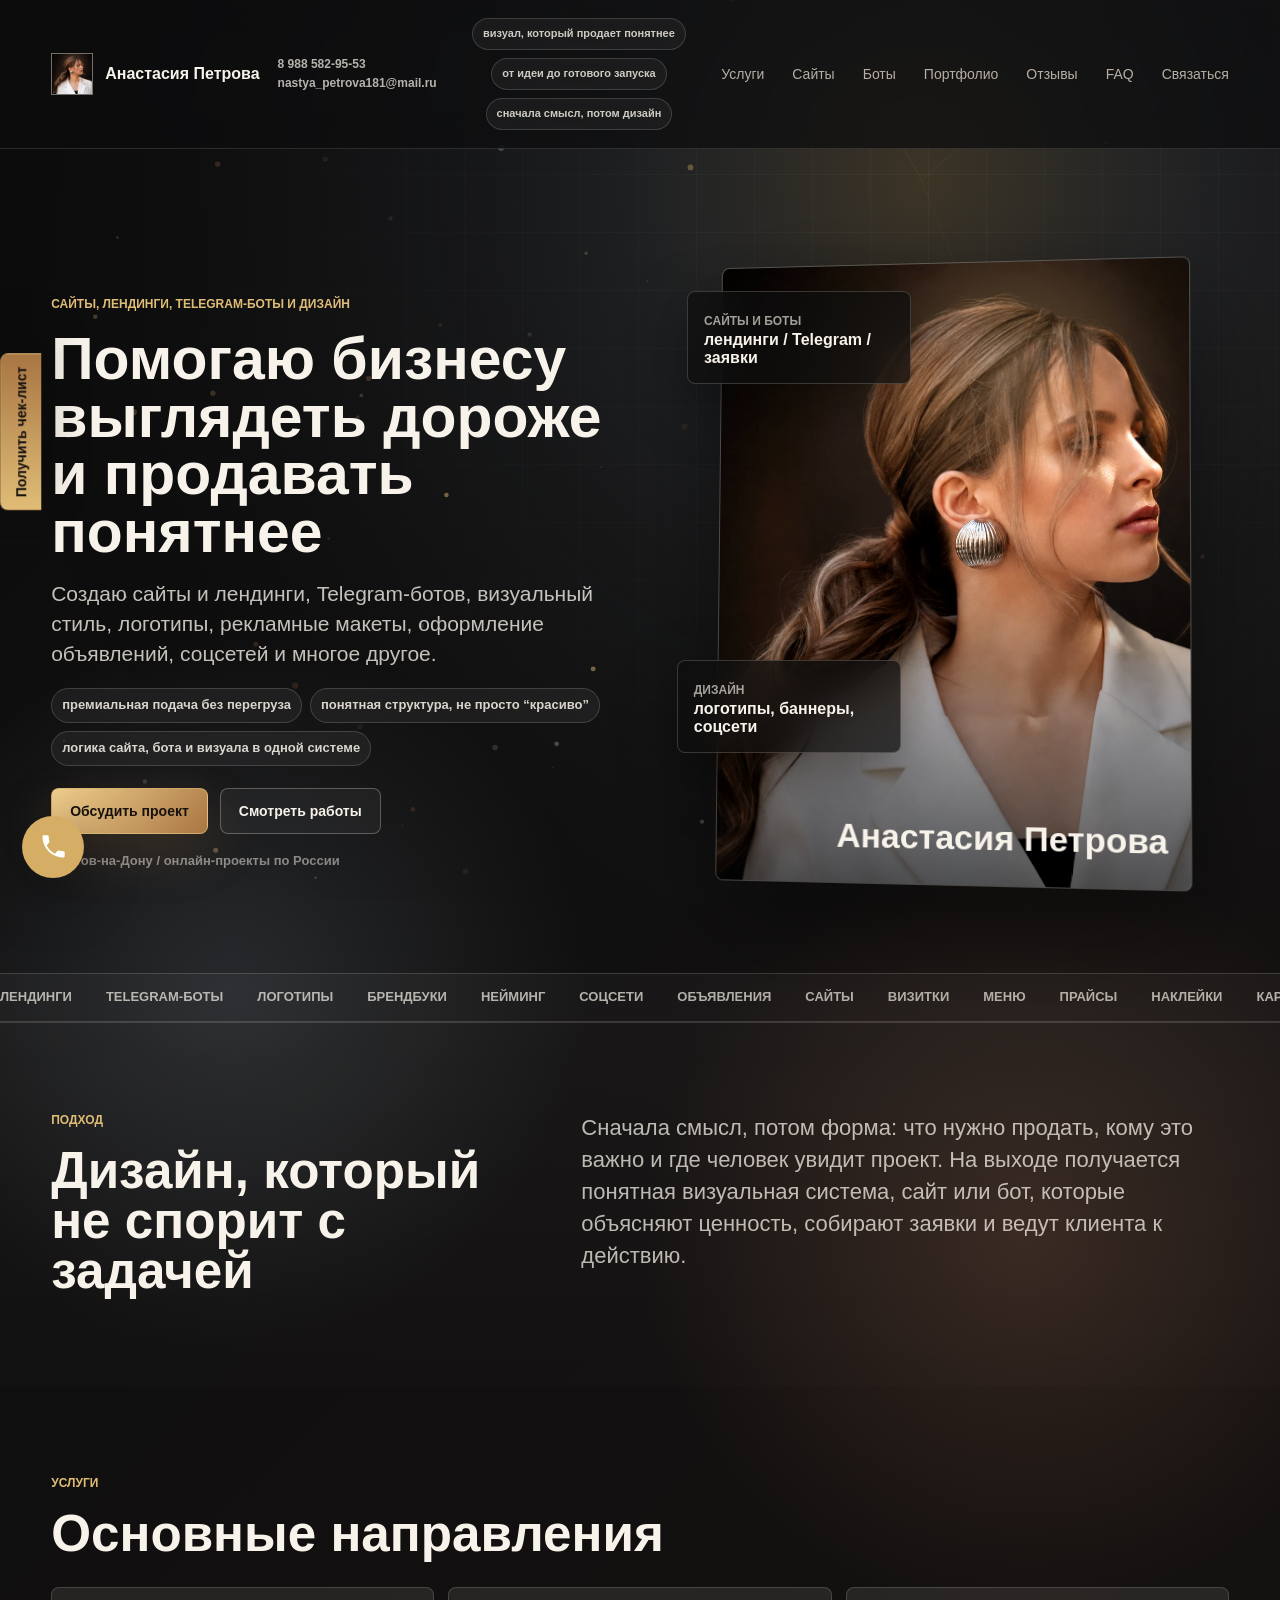
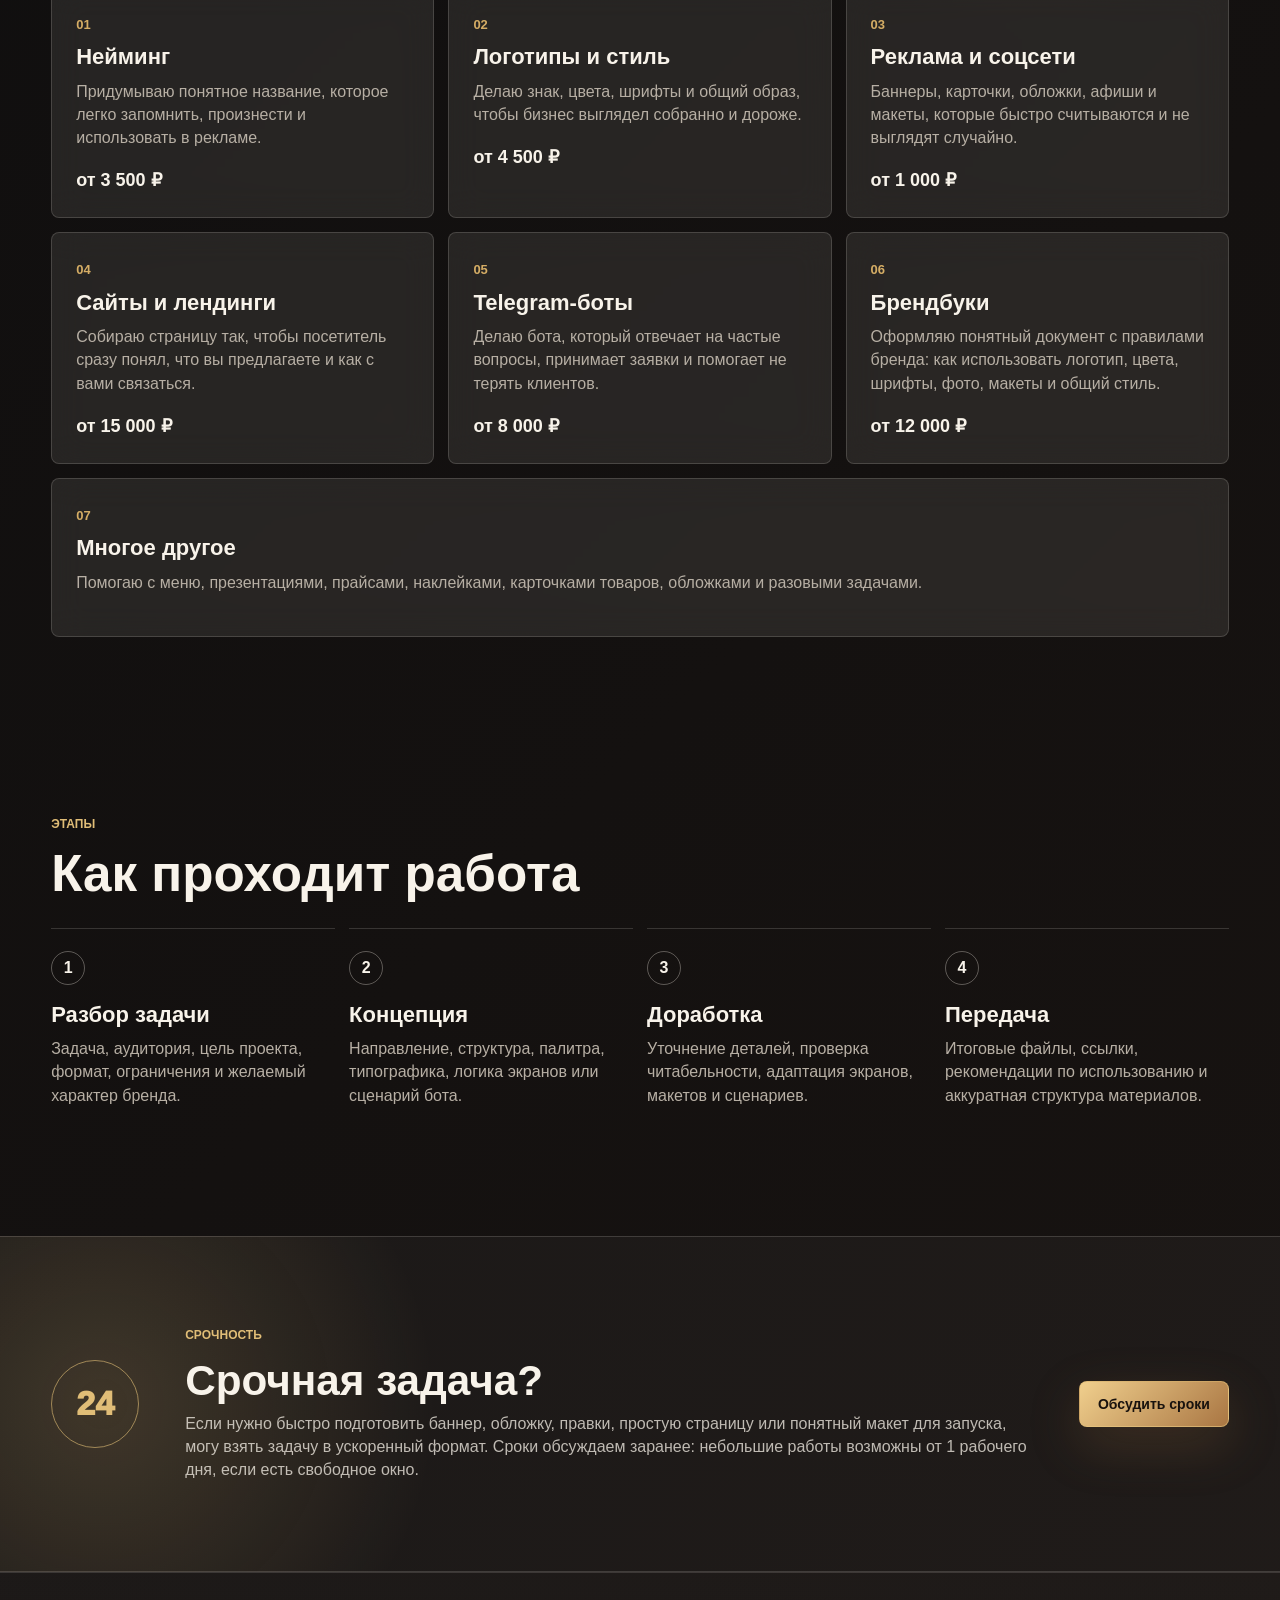
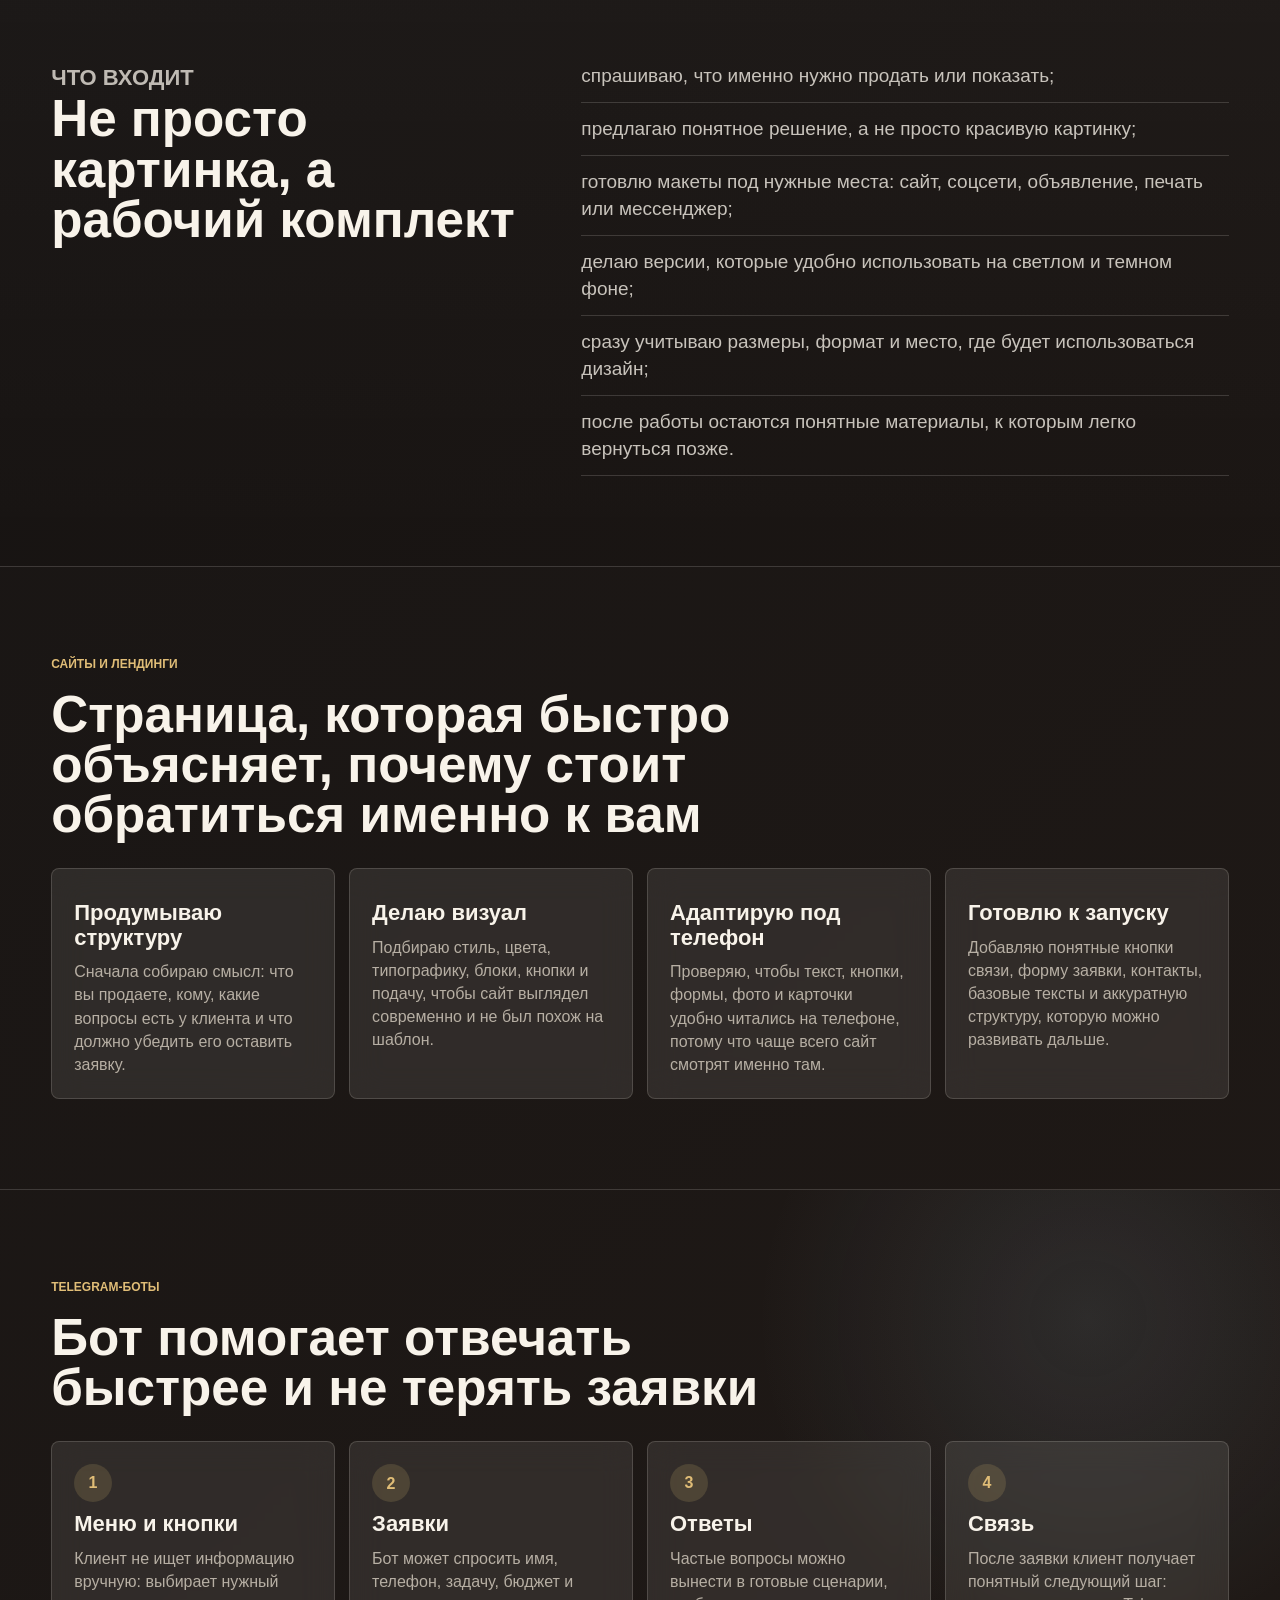
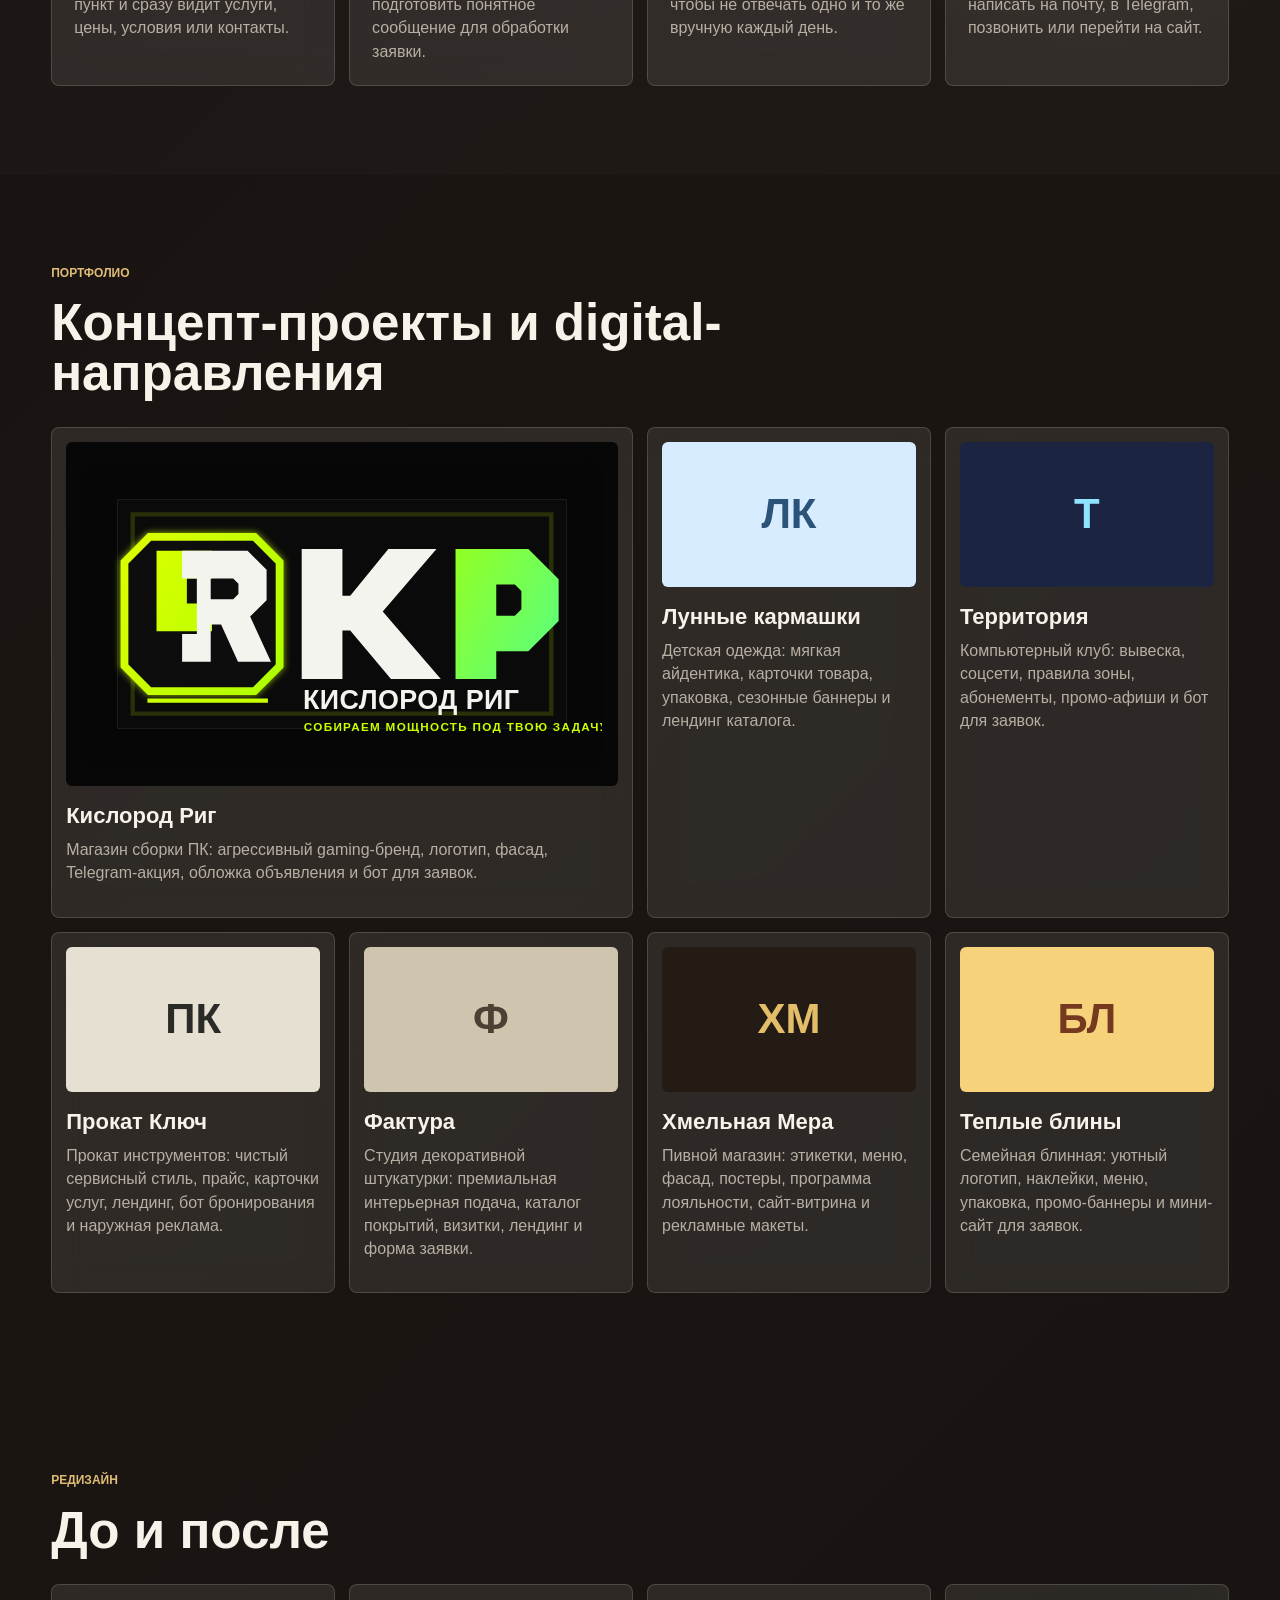
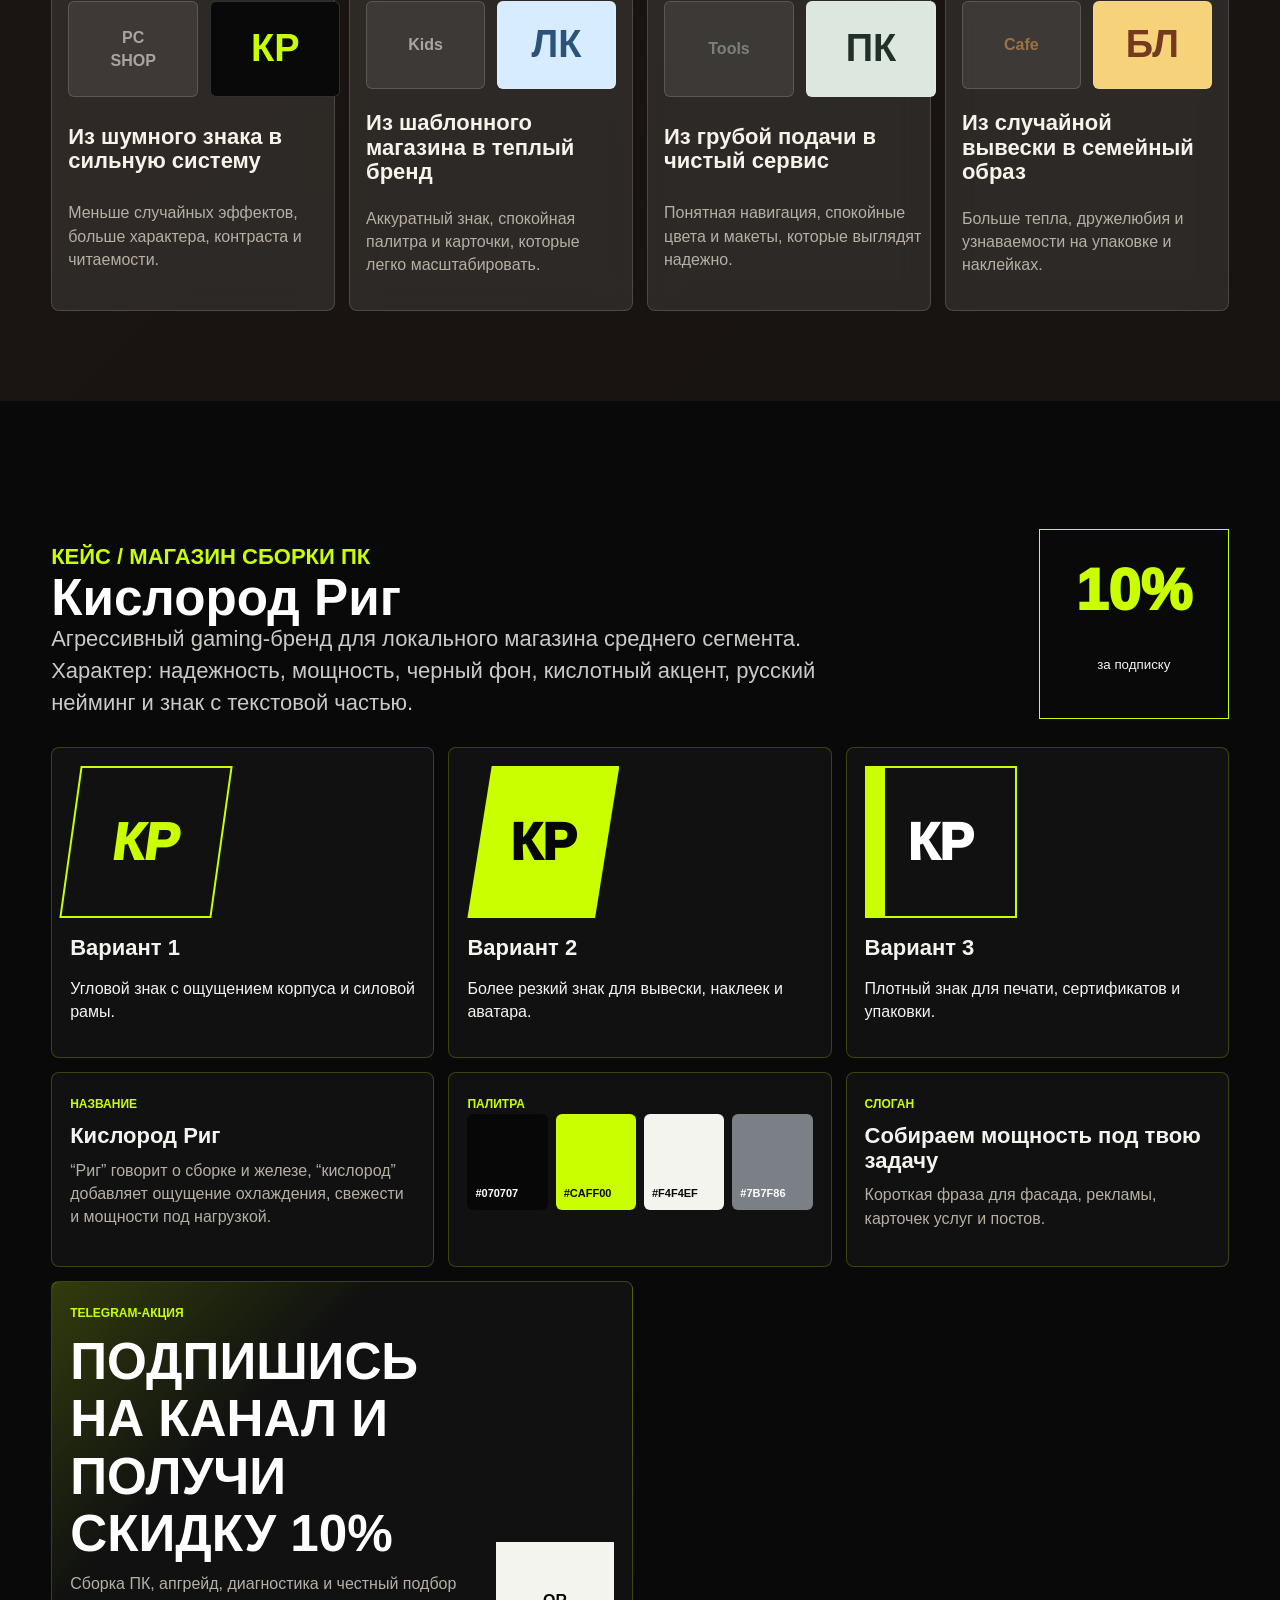
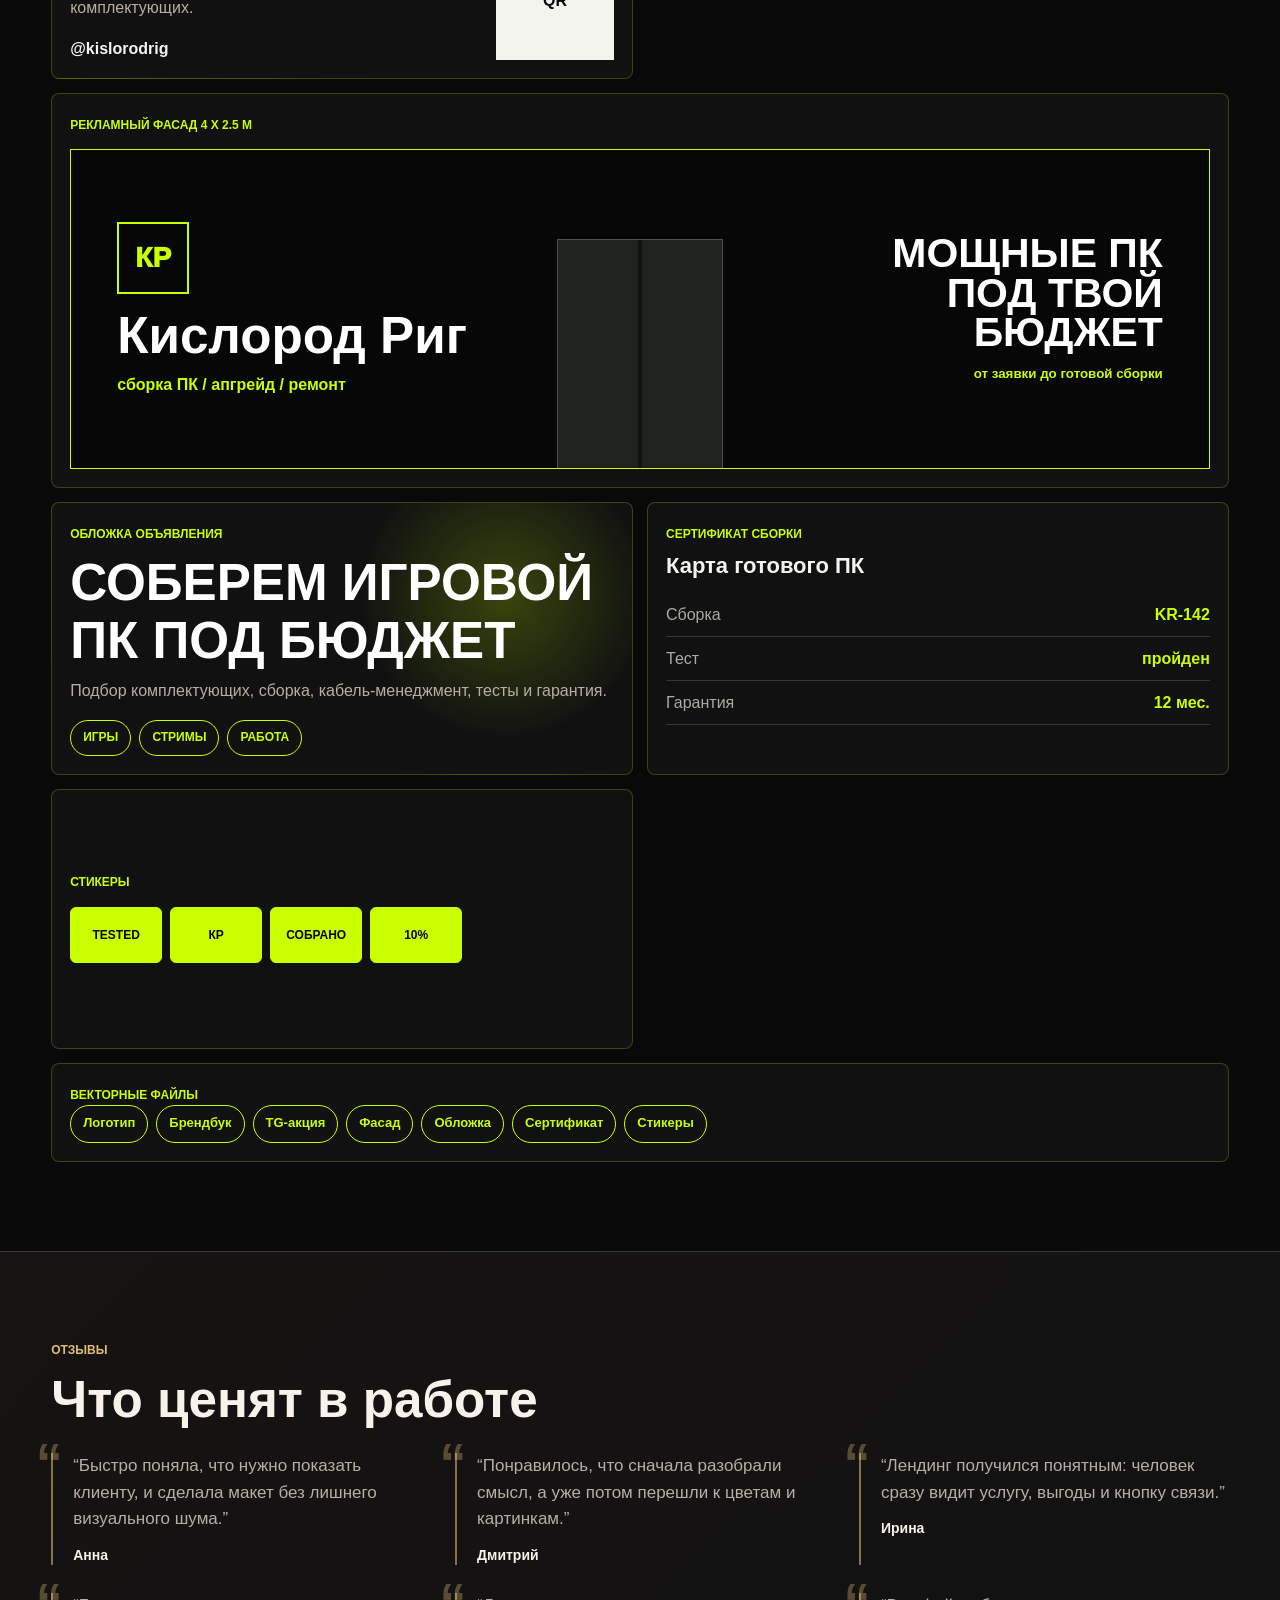
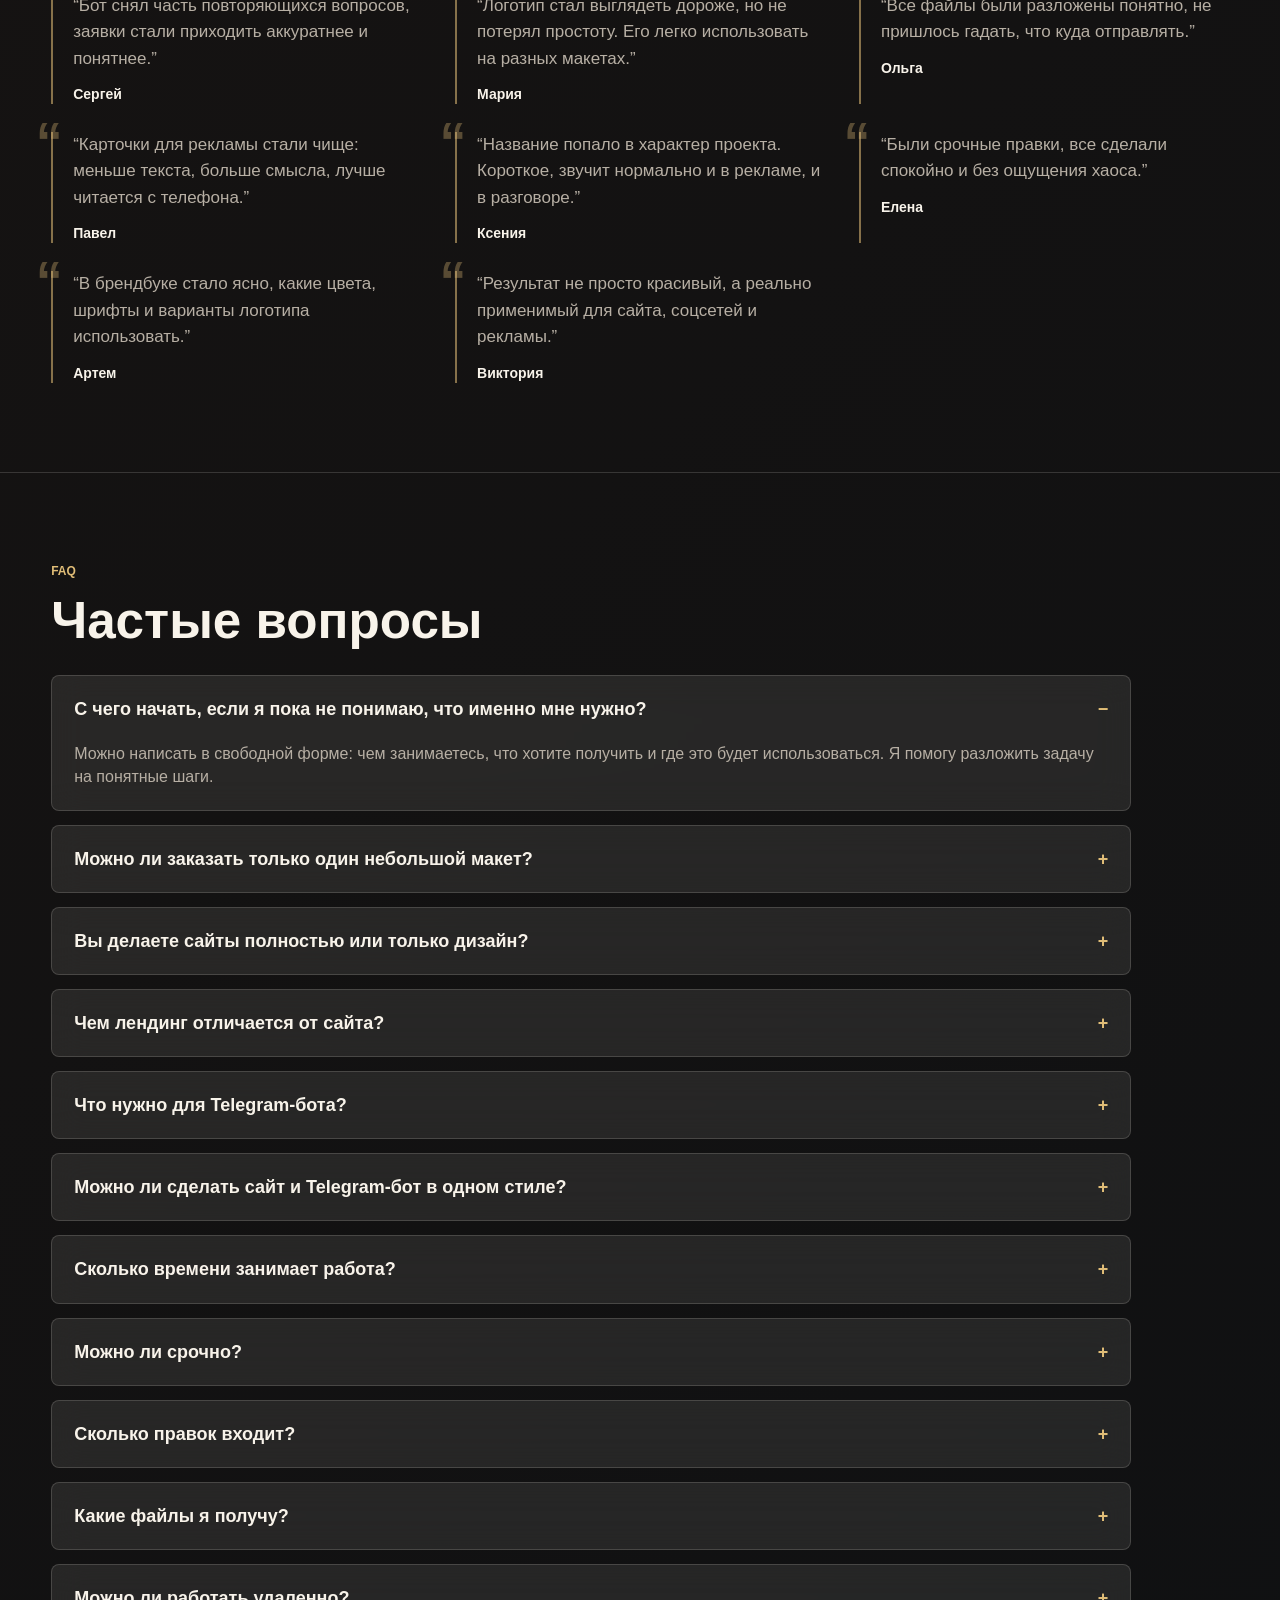
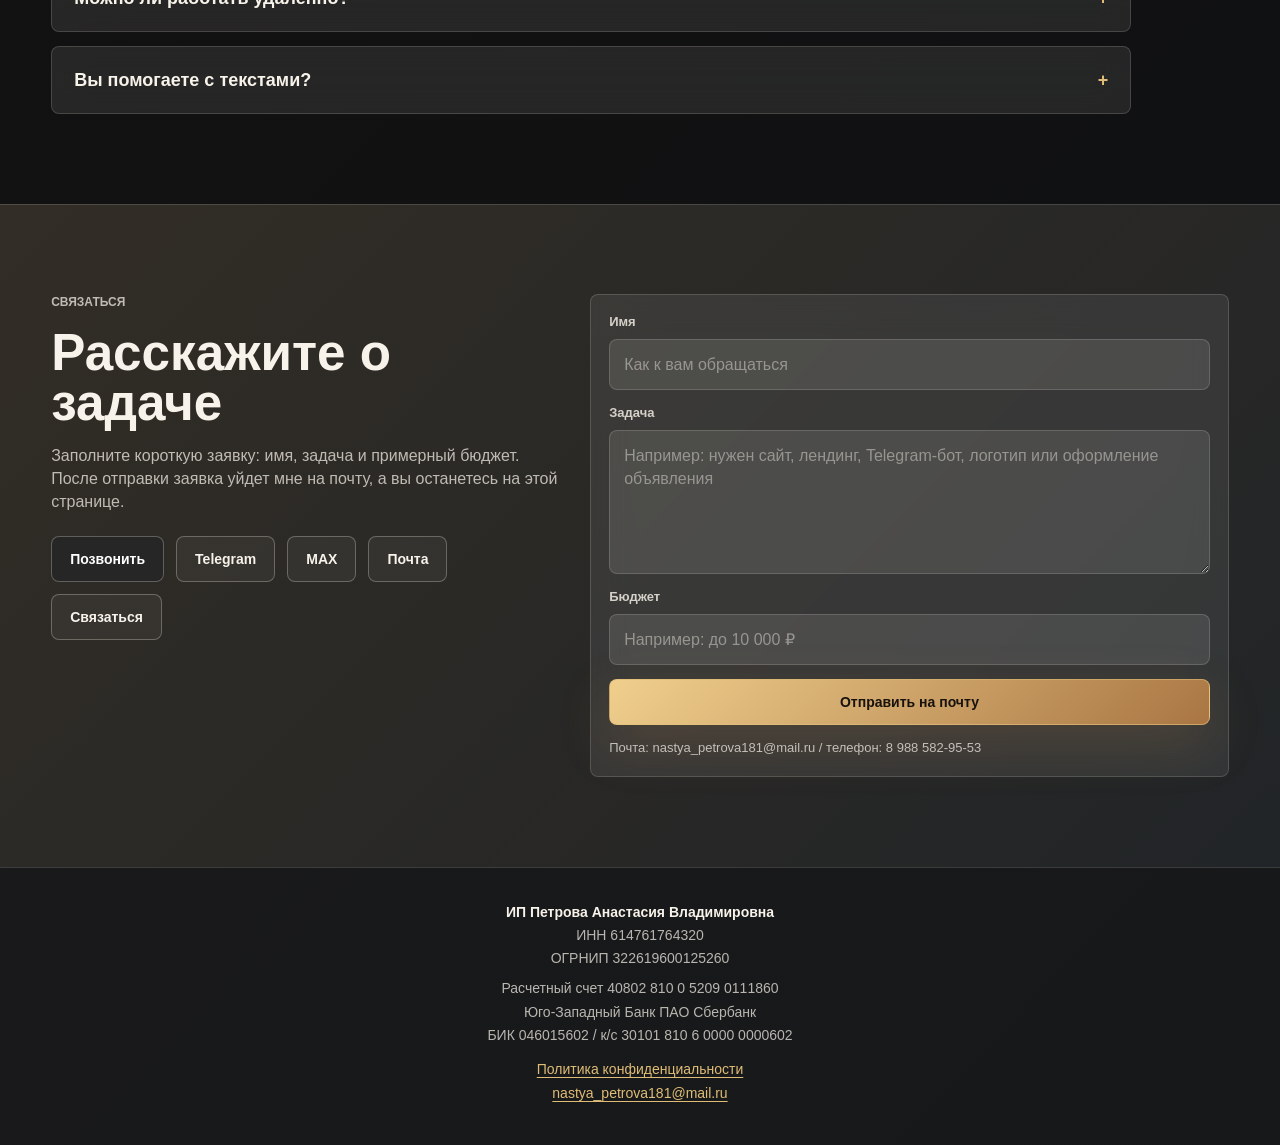
==== commit 60cdddcd: "Refine portfolio PC case logo" ====
--- a/index.html
+++ b/index.html
@@ -287,46 +287,39 @@
       </div>
       <div class="portfolio-grid">
         <article class="case-card case-pc">
-          <div class="case-visual"><span>КР</span></div>
+          <div class="case-visual case-logo-preview"><img src="assets/kislorod-rig-logo.svg" alt="Логотип Кислород Риг"></div>
           <h3>Кислород Риг</h3>
           <p>Магазин сборки ПК: агрессивный gaming-бренд, логотип, фасад, Telegram-акция, обложка объявления и бот для заявок.</p>
-          <div class="case-mockups"><span>знак</span><span>фасад</span><span>лендинг</span><span>бот</span></div>
         </article>
         <article class="case-card case-kids">
           <div class="case-visual"><span>ЛК</span></div>
           <h3>Лунные кармашки</h3>
           <p>Детская одежда: мягкая айдентика, карточки товара, упаковка, сезонные баннеры и лендинг каталога.</p>
-          <div class="case-mockups"><span>логотип</span><span>карточка</span><span>лендинг</span><span>пакет</span></div>
         </article>
         <article class="case-card case-club">
           <div class="case-visual"><span>Т</span></div>
           <h3>Территория</h3>
           <p>Компьютерный клуб: вывеска, соцсети, правила зоны, абонементы, промо-афиши и бот для заявок.</p>
-          <div class="case-mockups"><span>вывеска</span><span>бот</span><span>карта</span><span>соцсети</span></div>
         </article>
         <article class="case-card case-tools">
           <div class="case-visual"><span>ПК</span></div>
           <h3>Прокат Ключ</h3>
           <p>Прокат инструментов: чистый сервисный стиль, прайс, карточки услуг, лендинг, бот бронирования и наружная реклама.</p>
-          <div class="case-mockups"><span>логотип</span><span>лендинг</span><span>бот</span><span>баннер</span></div>
         </article>
         <article class="case-card case-plaster">
           <div class="case-visual"><span>Ф</span></div>
           <h3>Фактура</h3>
           <p>Студия декоративной штукатурки: премиальная интерьерная подача, каталог покрытий, визитки, лендинг и форма заявки.</p>
-          <div class="case-mockups"><span>каталог</span><span>визитка</span><span>лендинг</span><span>вывеска</span></div>
         </article>
         <article class="case-card case-beer">
           <div class="case-visual"><span>ХМ</span></div>
           <h3>Хмельная Мера</h3>
           <p>Пивной магазин: этикетки, меню, фасад, постеры, программа лояльности, сайт-витрина и рекламные макеты.</p>
-          <div class="case-mockups"><span>этикетка</span><span>сайт</span><span>фасад</span><span>постер</span></div>
         </article>
         <article class="case-card case-pancake">
           <div class="case-visual"><span>БЛ</span></div>
           <h3>Теплые блины</h3>
           <p>Семейная блинная: уютный логотип, наклейки, меню, упаковка, промо-баннеры и мини-сайт для заявок.</p>
-          <div class="case-mockups"><span>логотип</span><span>сайт</span><span>меню</span><span>упаковка</span></div>
         </article>
       </div>
     </section>
--- a/styles.css
+++ b/styles.css
@@ -734,24 +734,19 @@
 .case-beer .case-visual { background: #241b14; color: #e3bd67; }
 .case-pancake .case-visual { background: #f6d27b; color: #74391f; }
 
-.case-mockups {
-  display: flex;
-  flex-wrap: wrap;
-  gap: 6px;
-  margin-top: 18px;
-}
-
-.case-mockups span {
-  display: inline-flex;
-  min-height: 30px;
-  align-items: center;
-  border: 1px solid rgba(248, 243, 234, 0.16);
-  border-radius: 999px;
-  padding: 6px 9px;
-  color: rgba(248, 243, 234, 0.82);
-  background: rgba(255, 255, 255, 0.055);
-  font-size: 12px;
-  font-weight: 700;
+.case-logo-preview {
+  min-height: 182px;
+  padding: 16px;
+  overflow: hidden;
+  background: #050605;
+}
+
+.case-logo-preview img {
+  display: block;
+  width: 100%;
+  height: 100%;
+  min-height: 182px;
+  object-fit: contain;
 }
 
 .compare-grid,
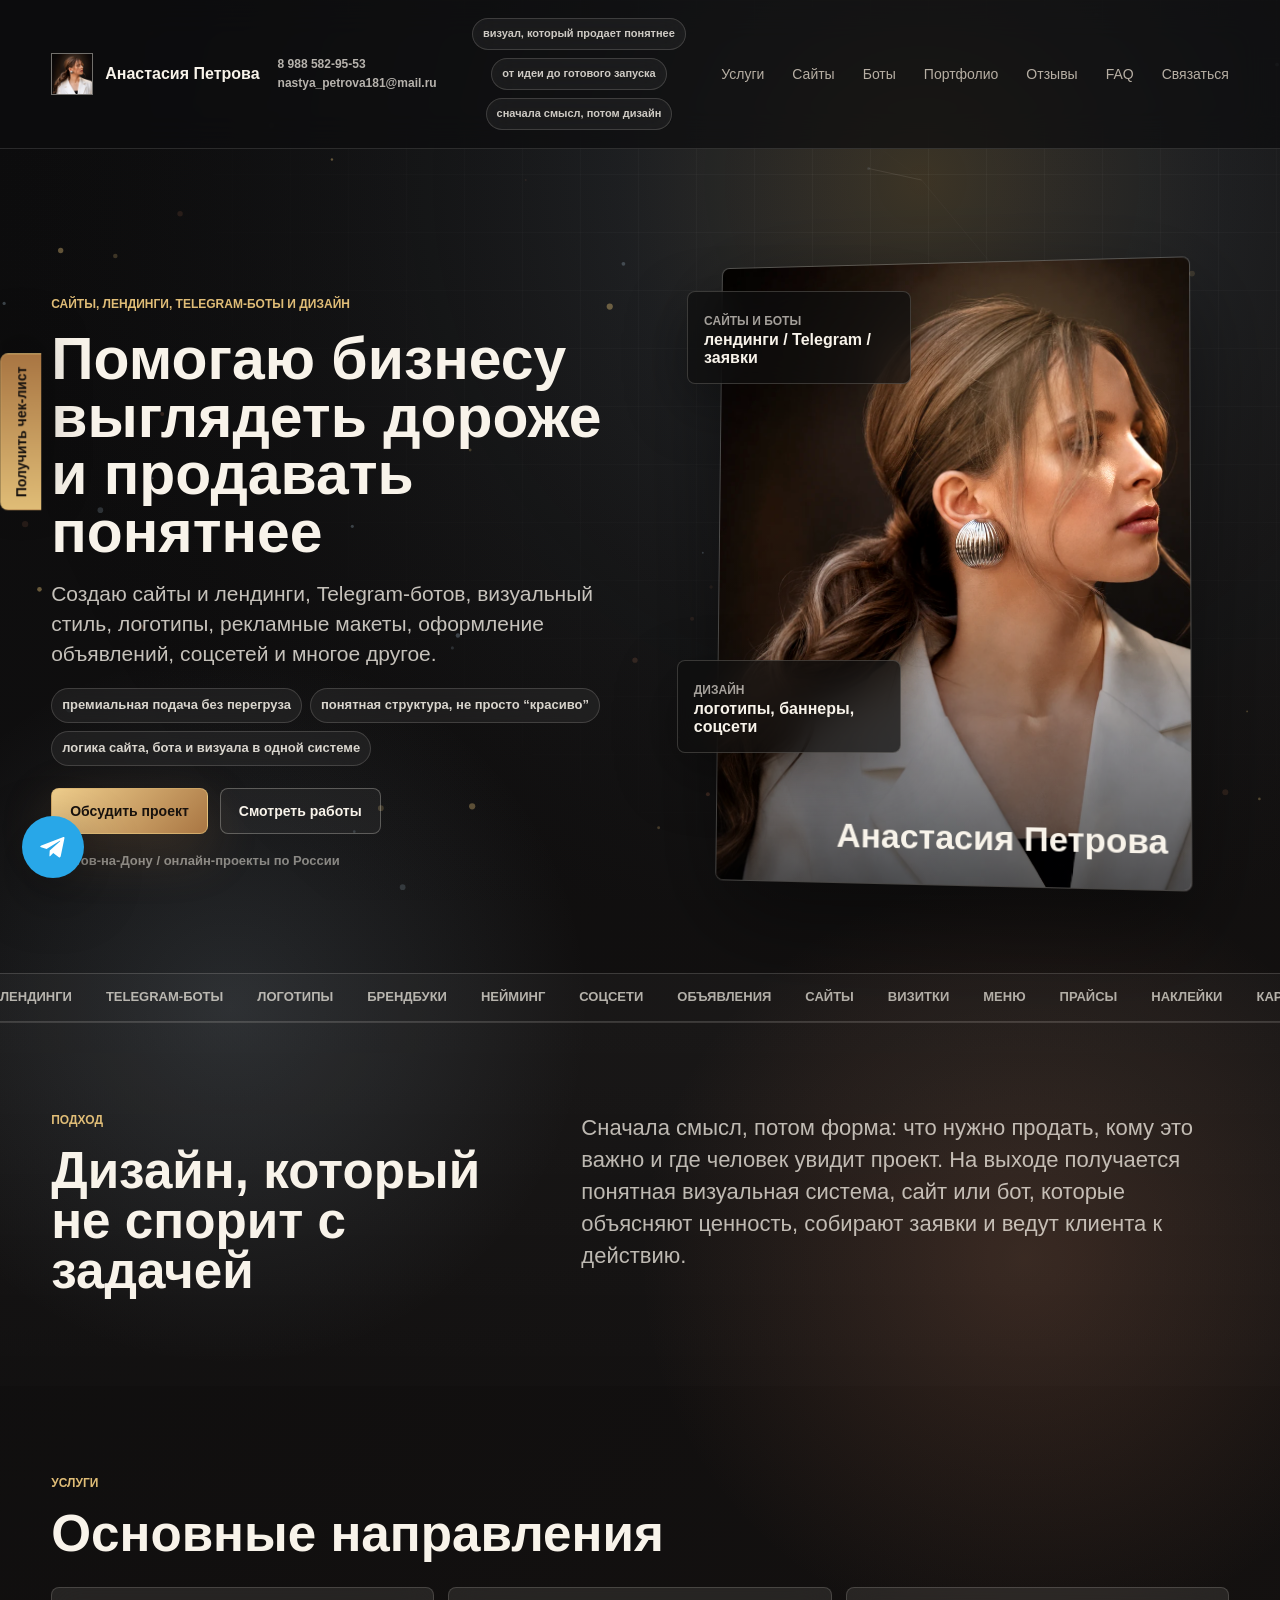
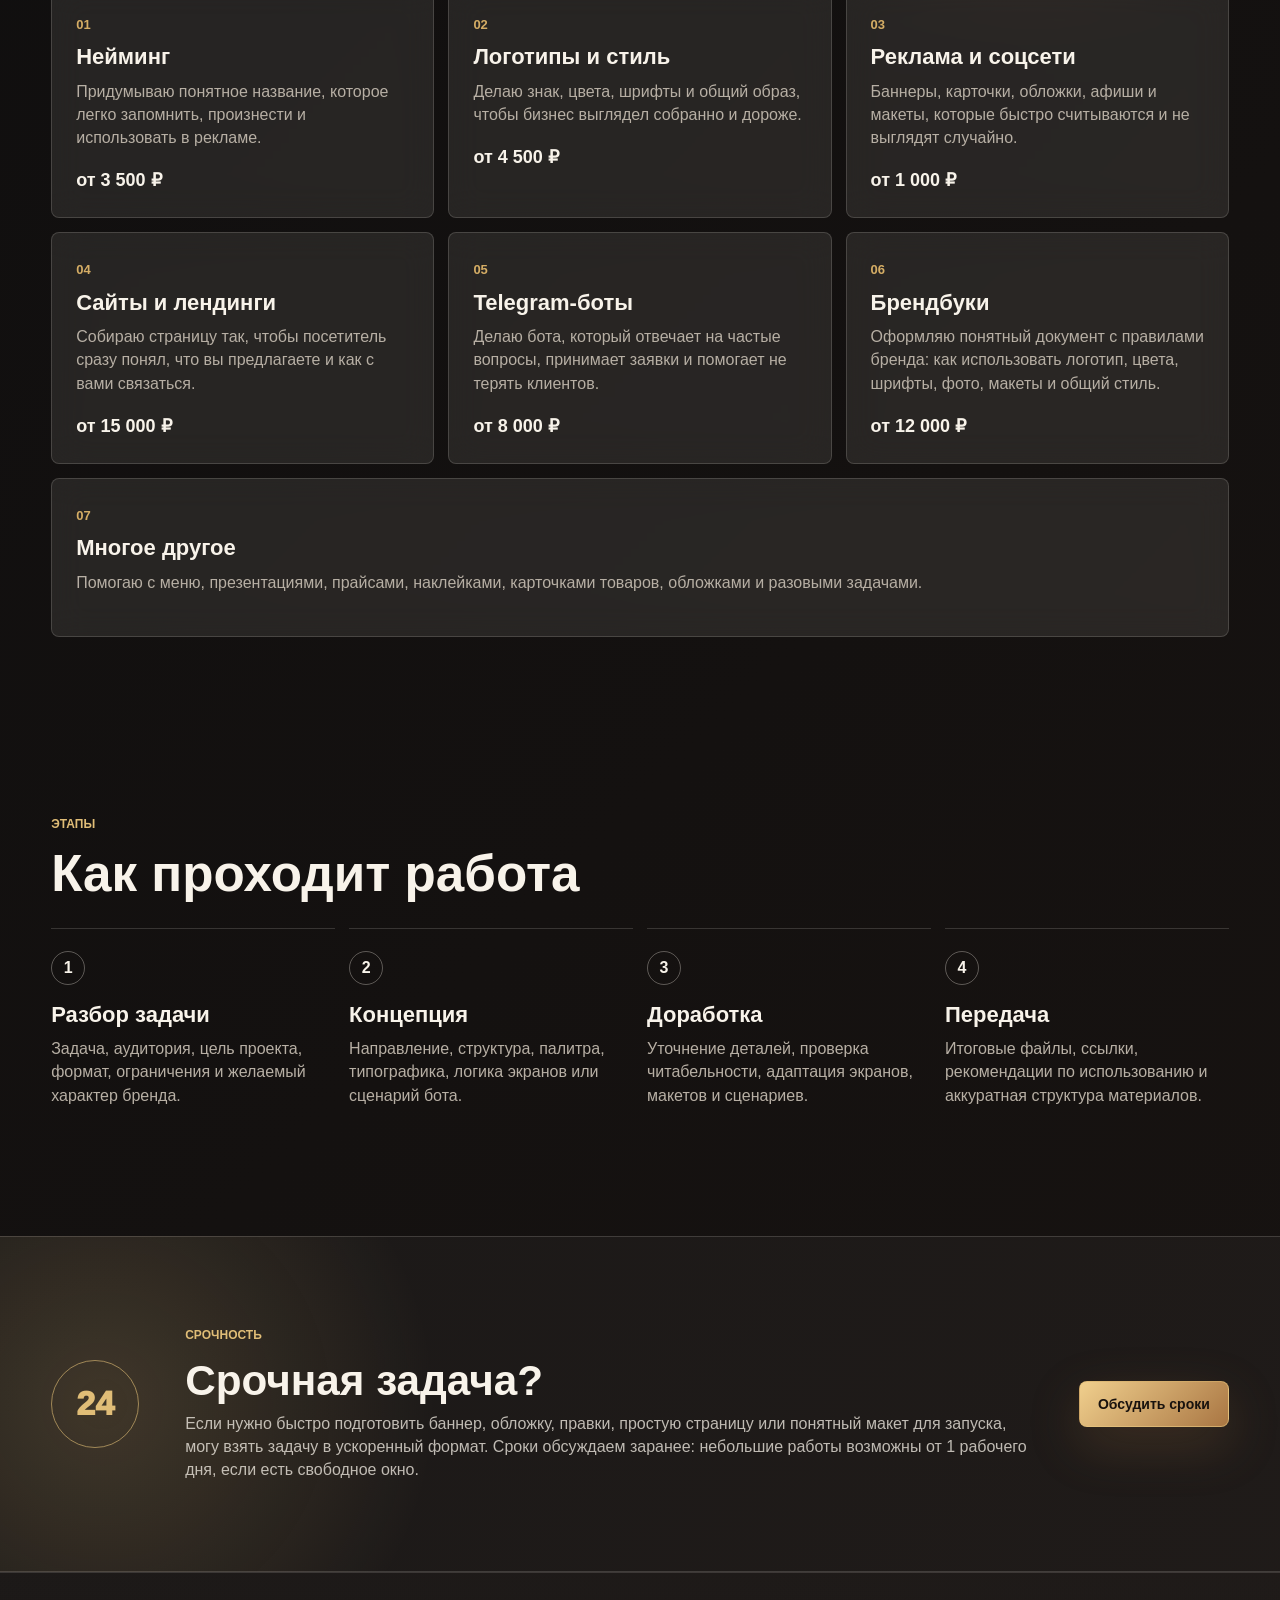
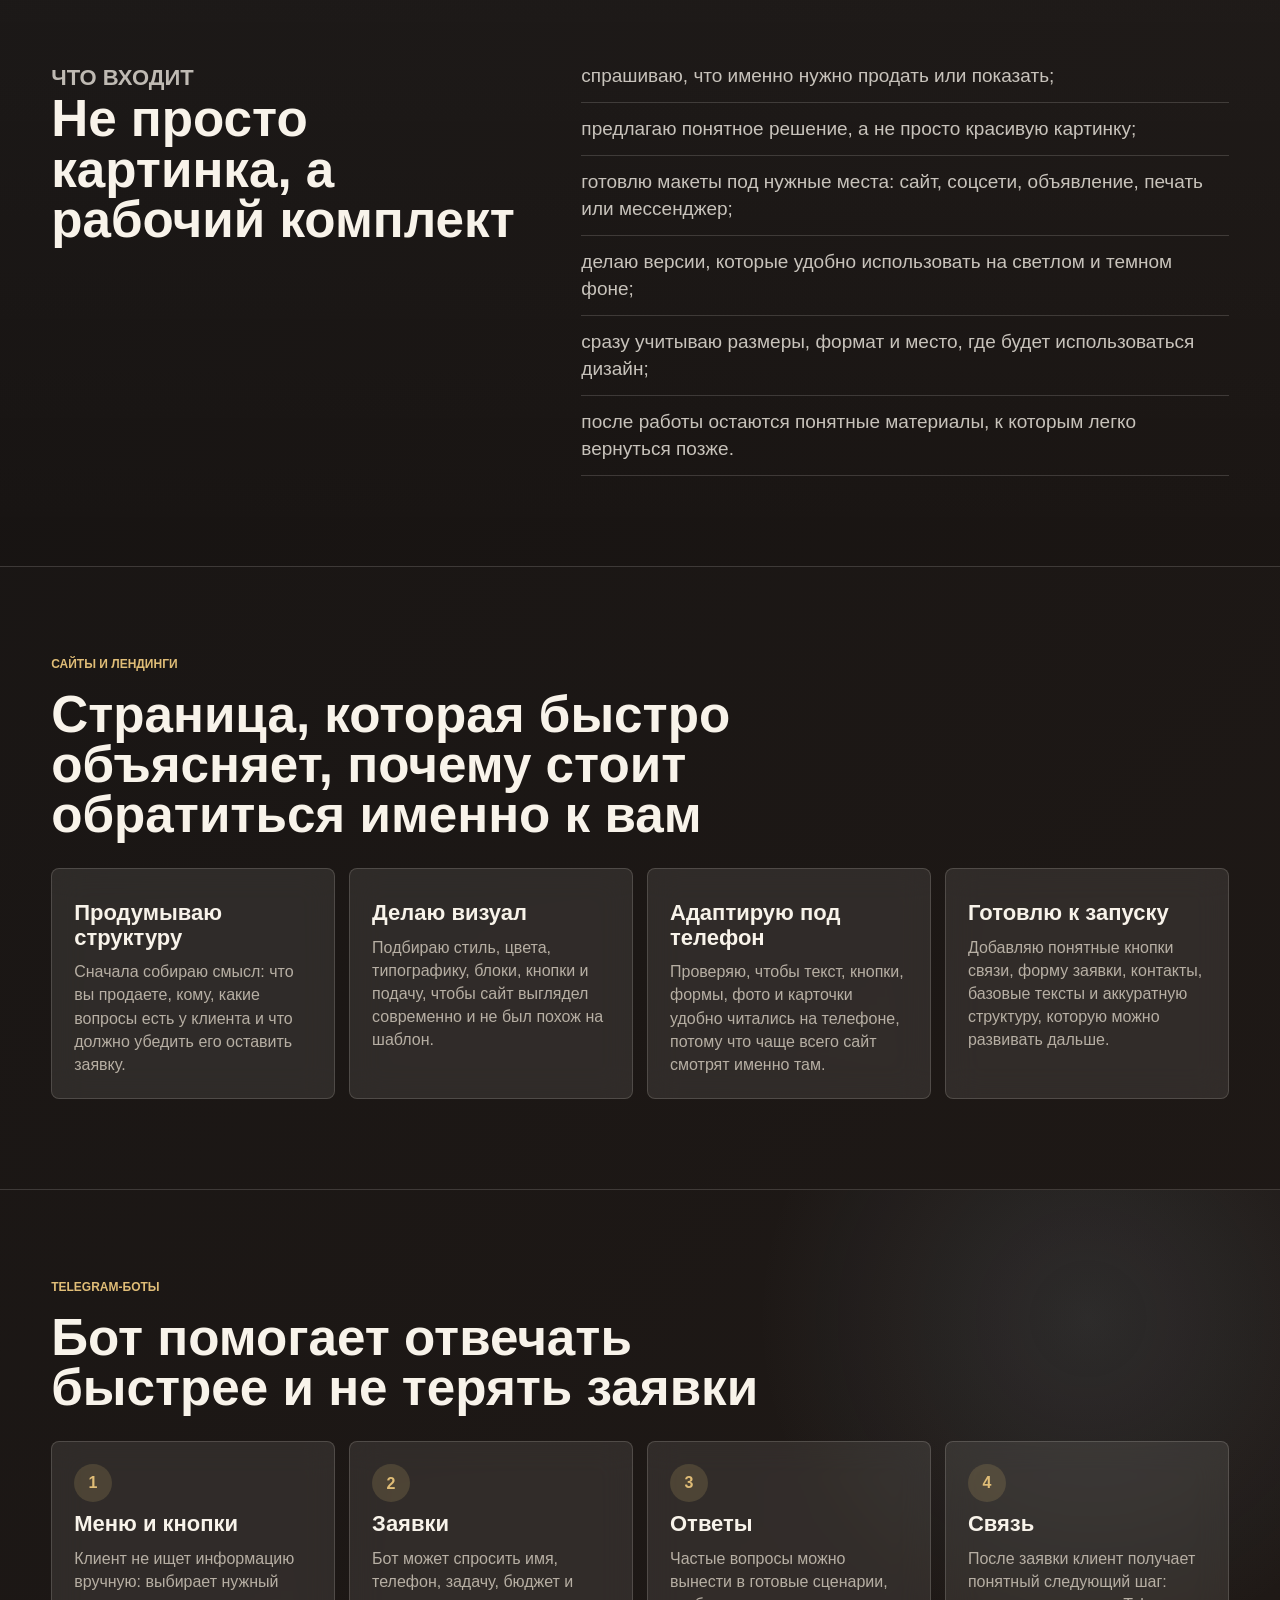
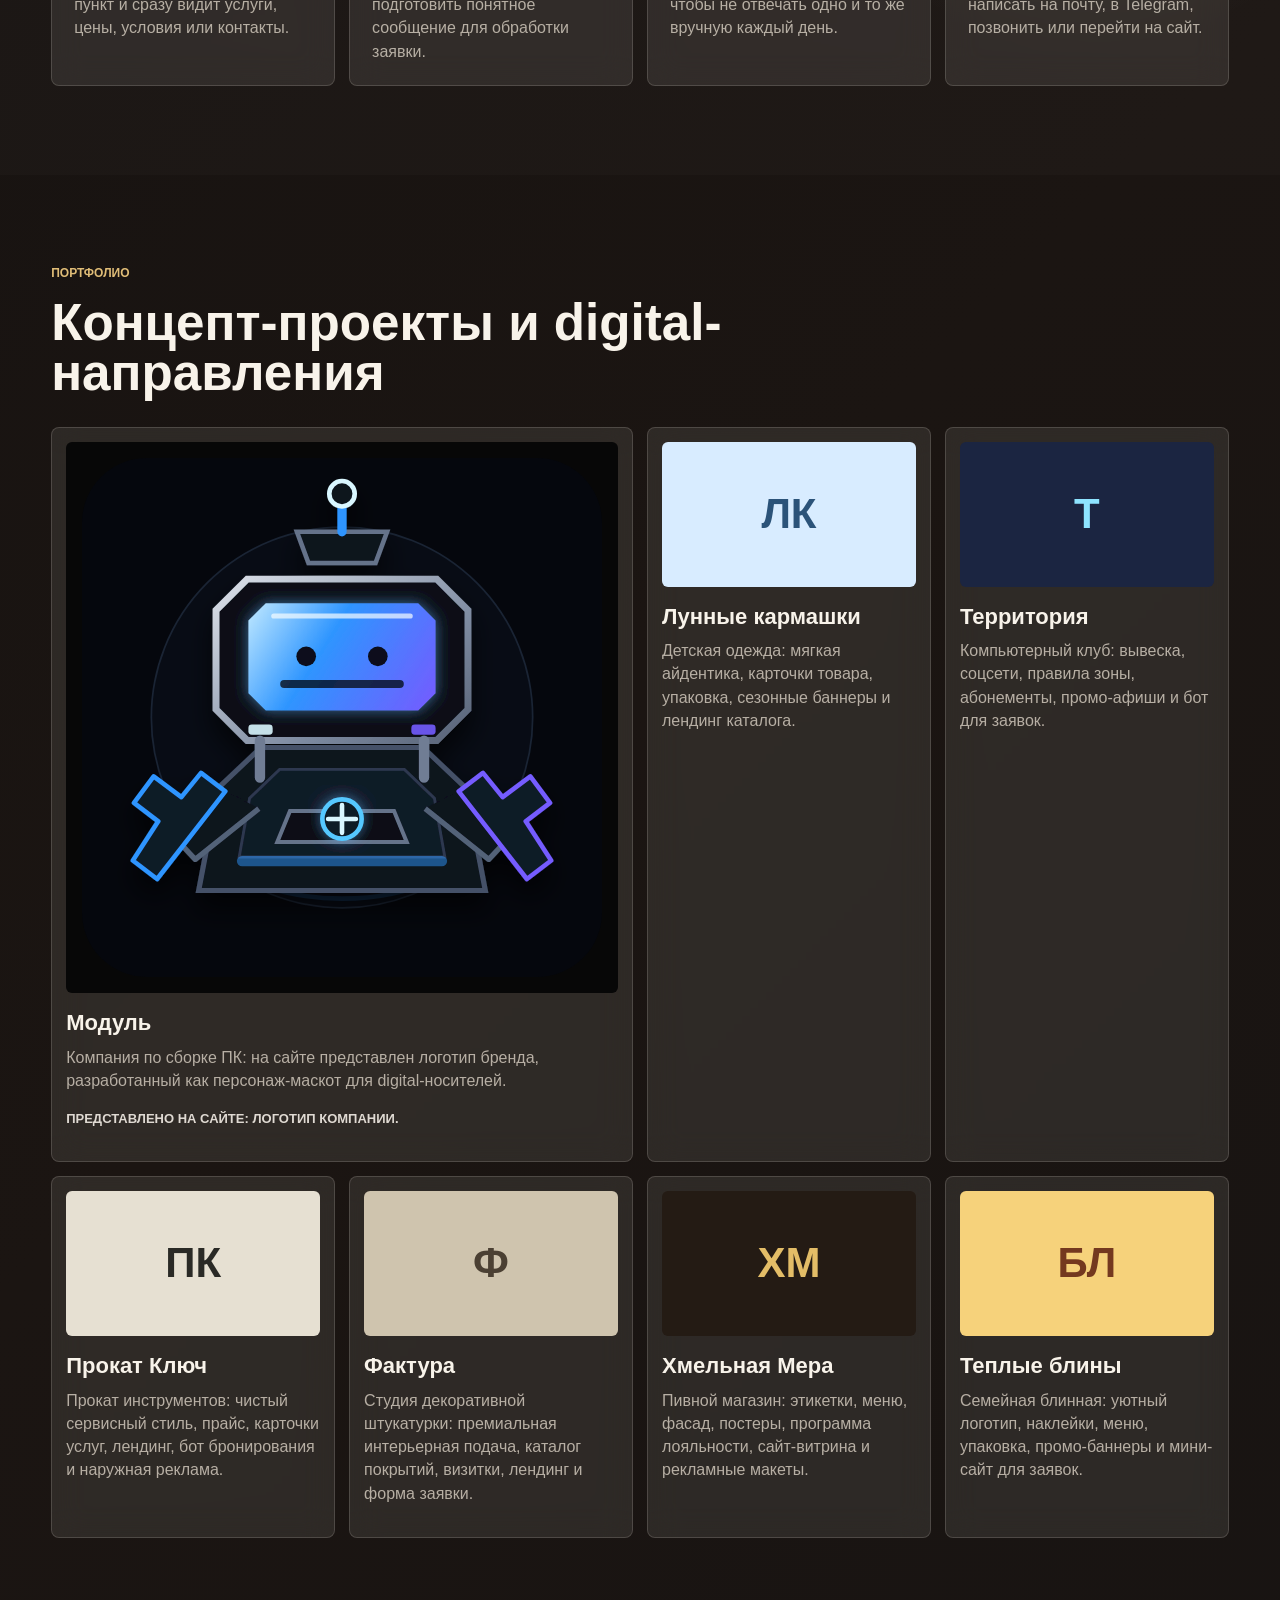
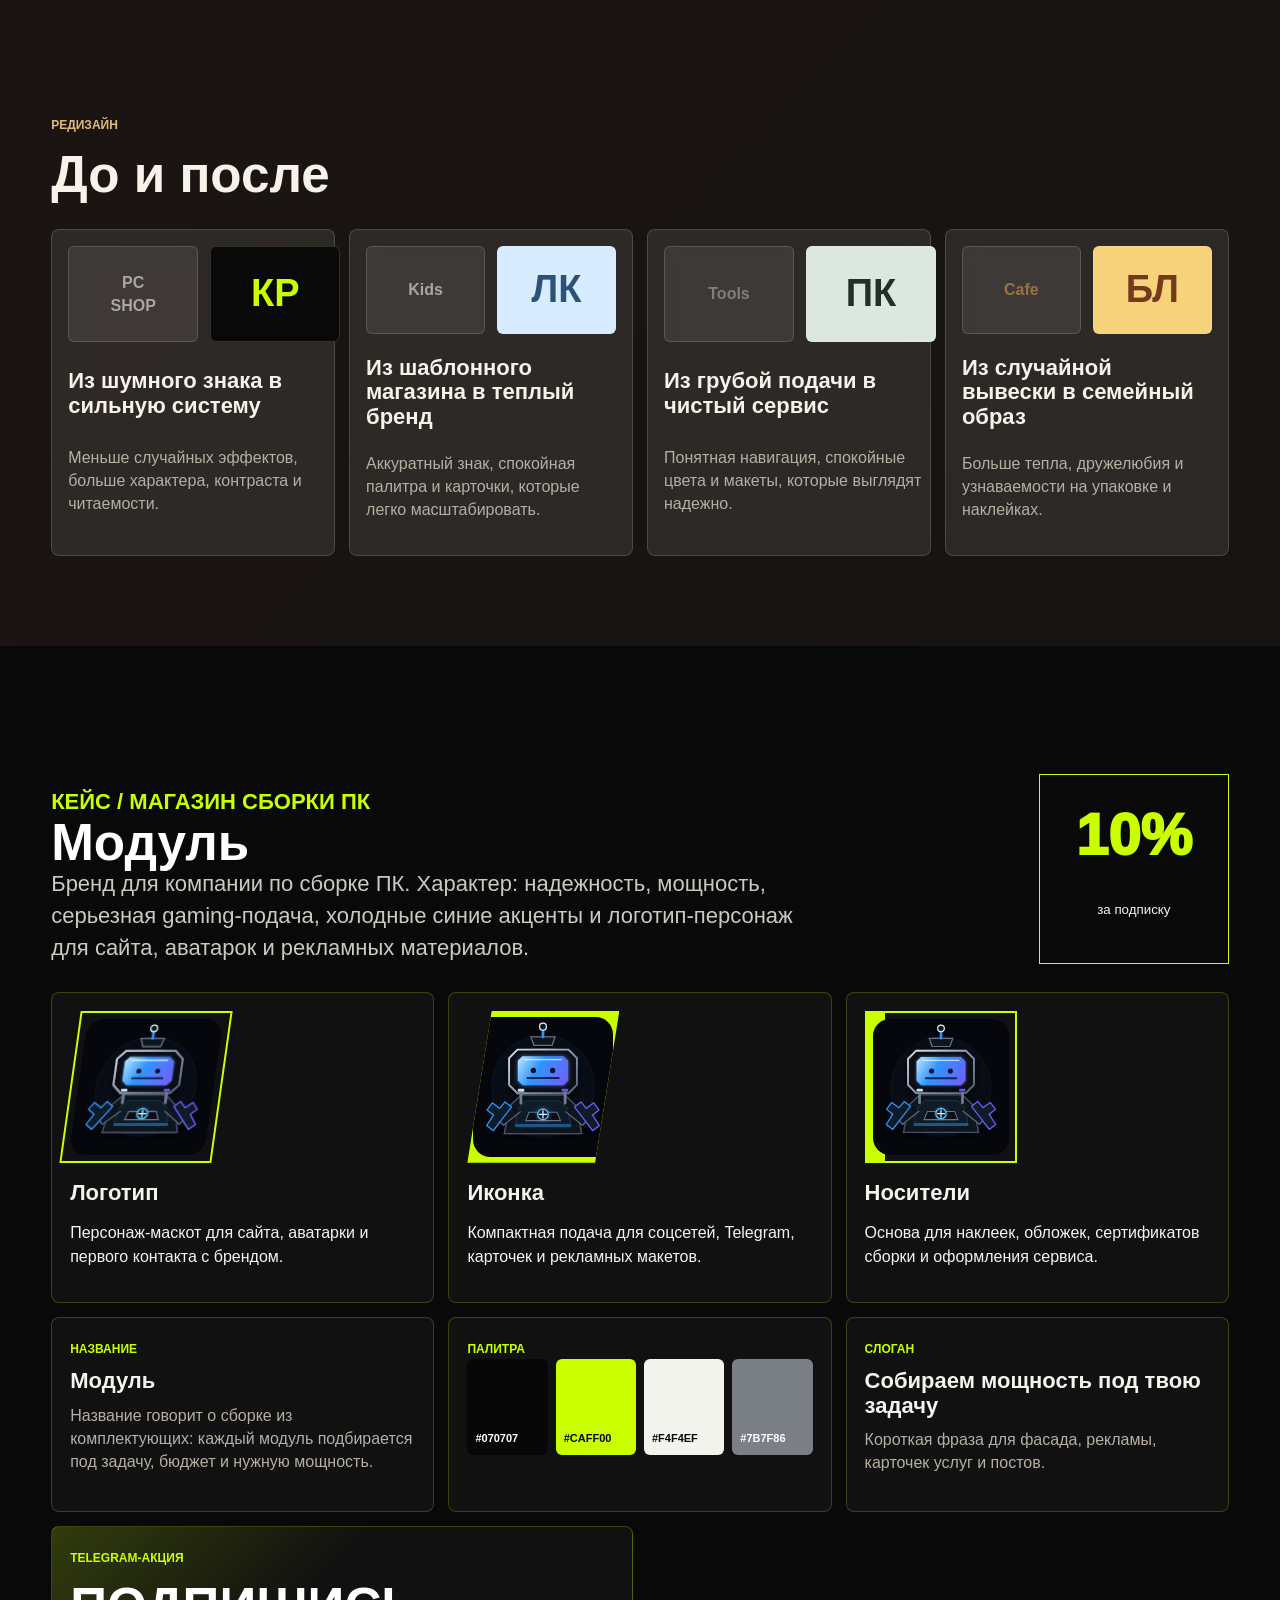
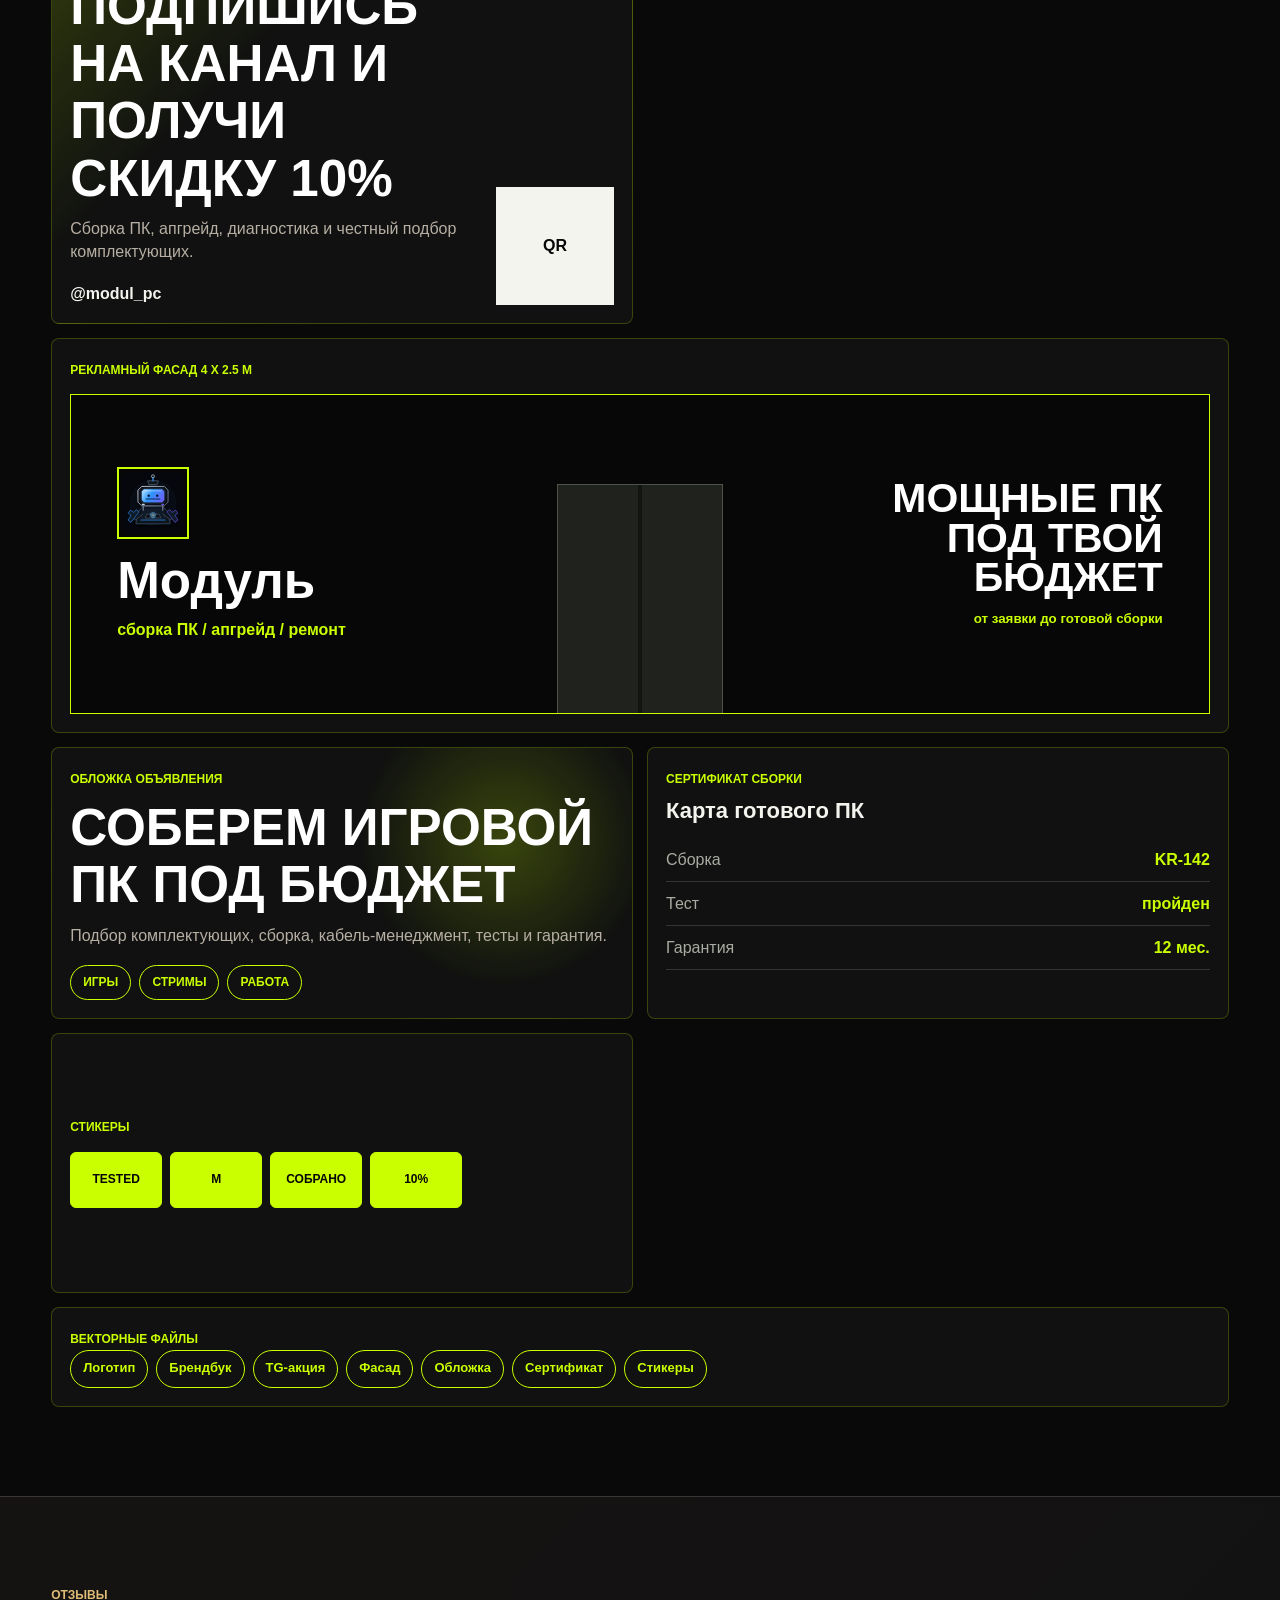
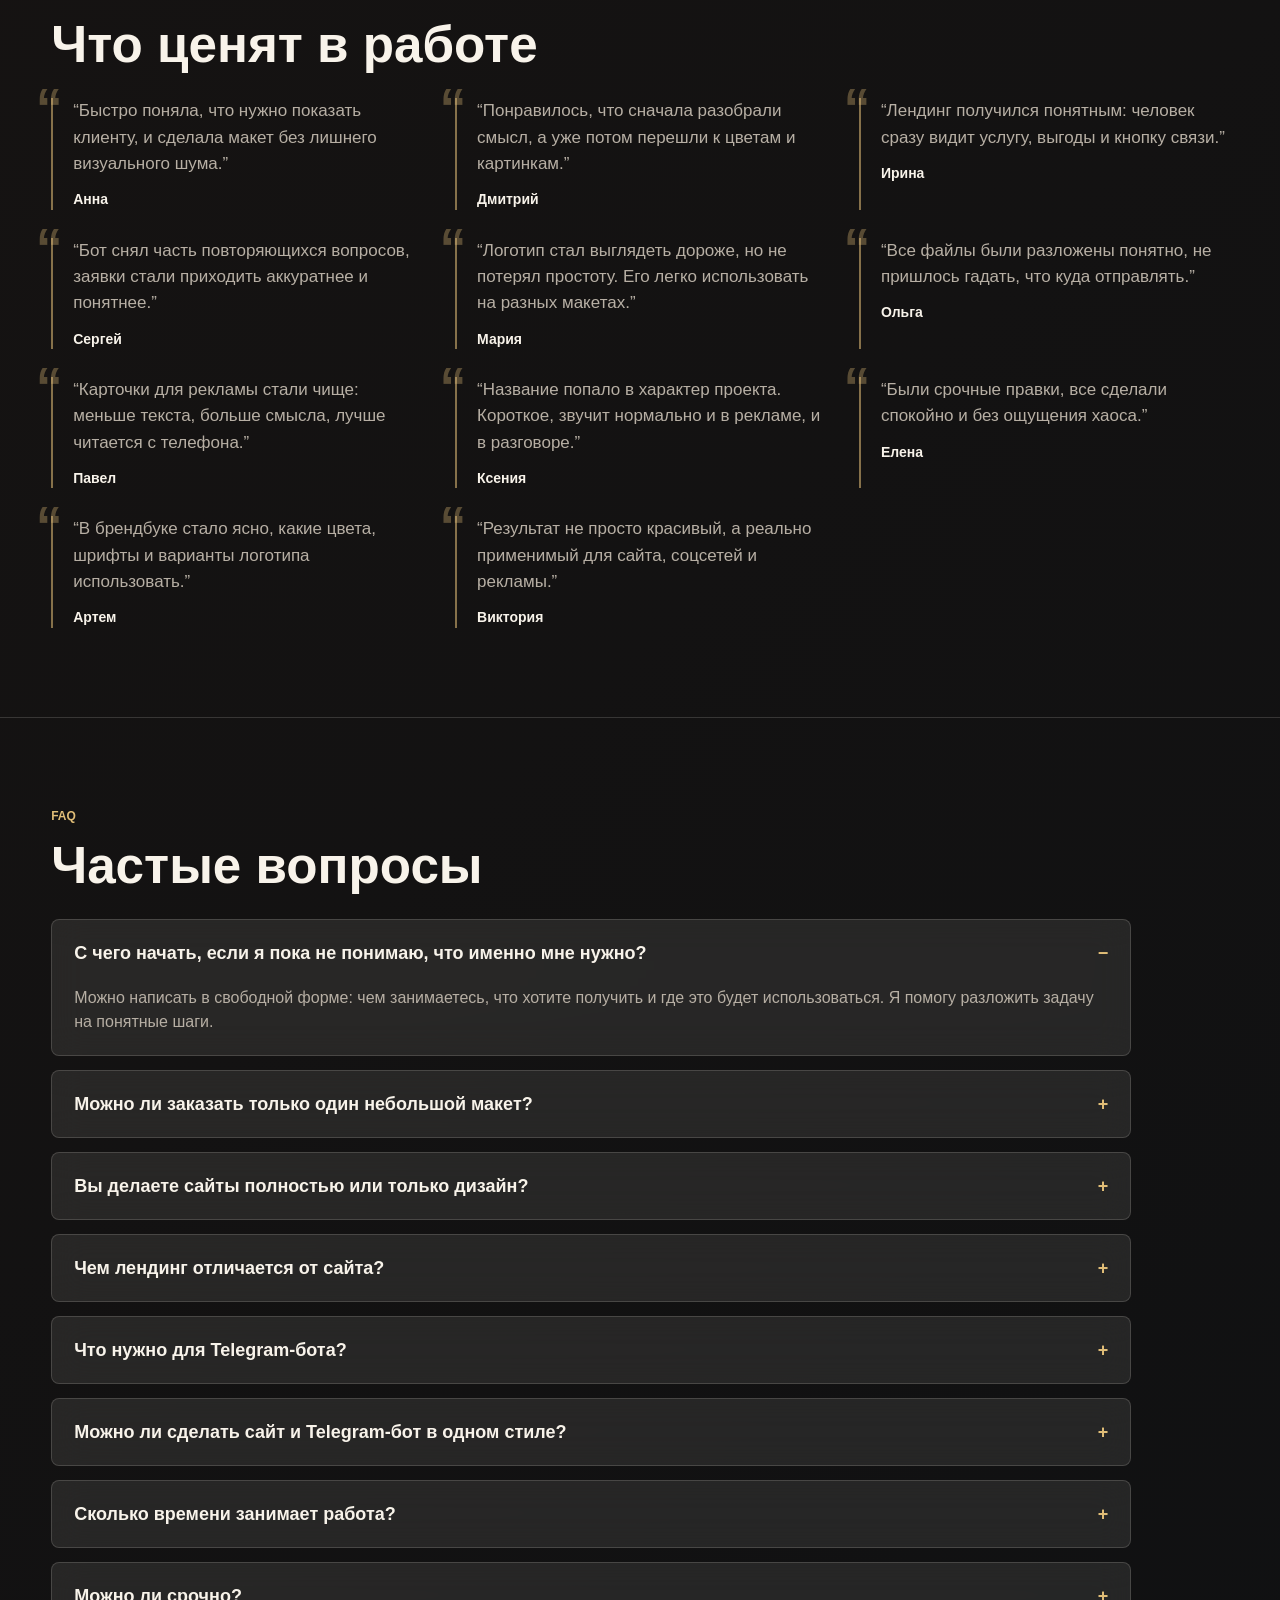
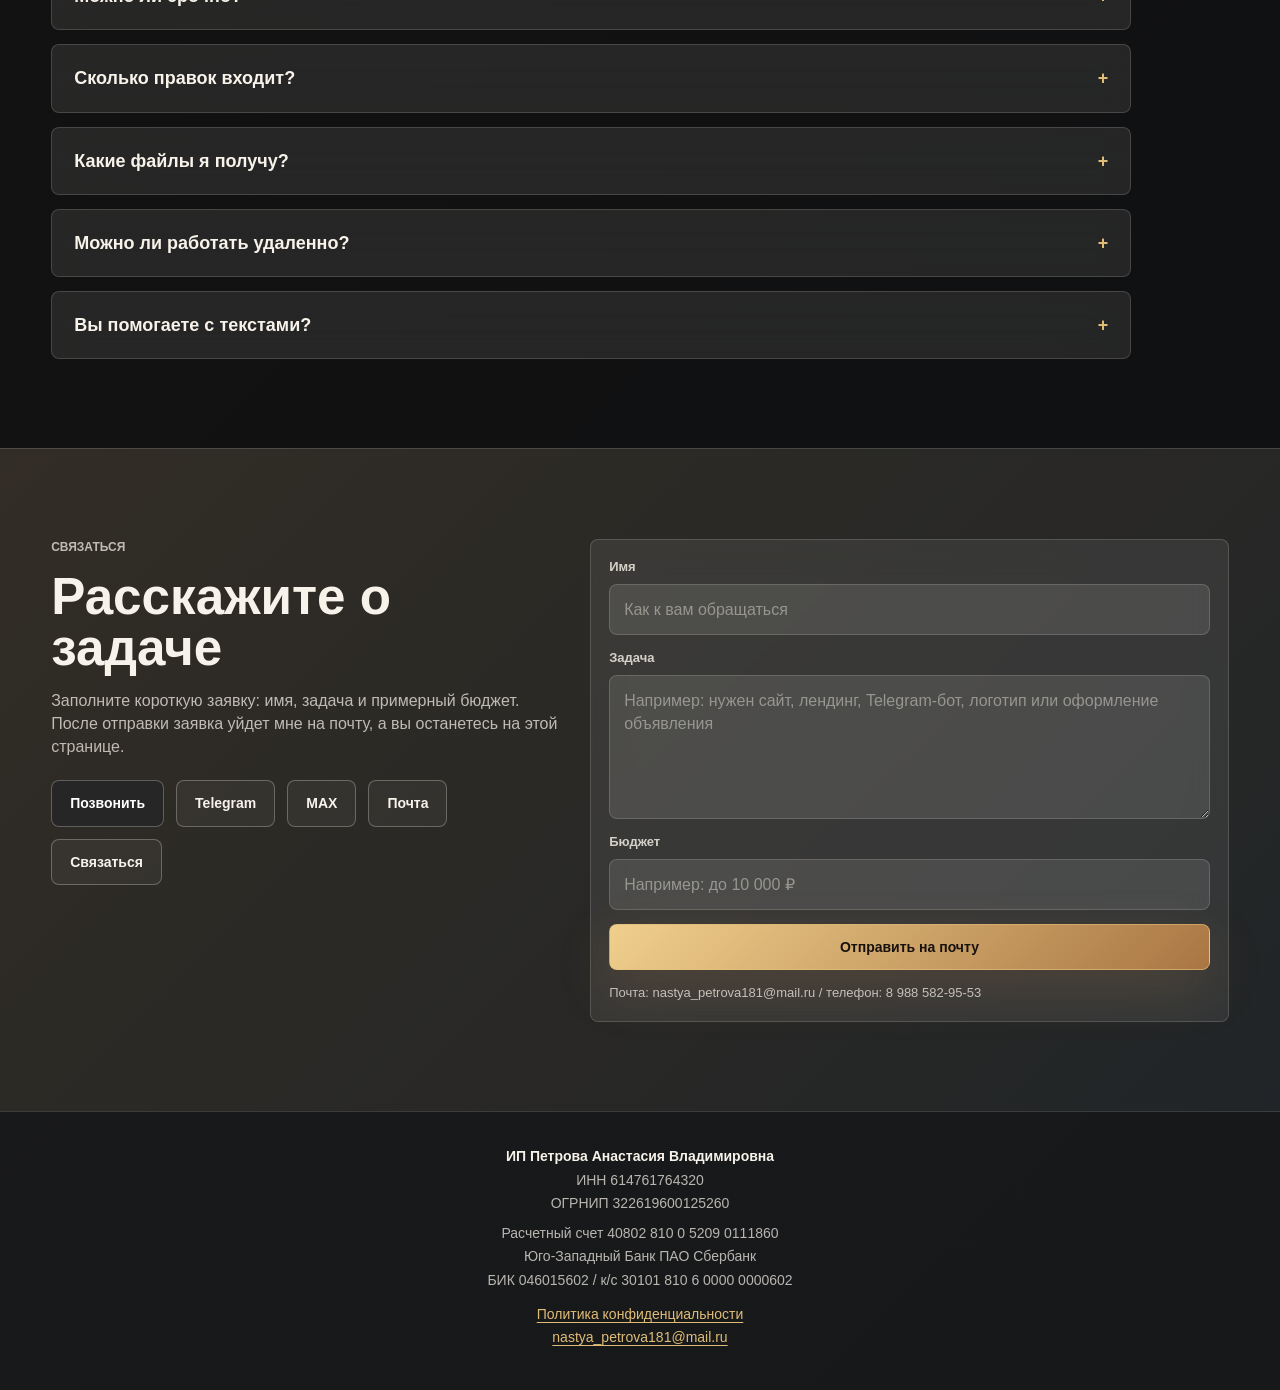
==== commit 10589360: "Add Module logo case to portfolio" ====
--- a/index.html
+++ b/index.html
@@ -5,7 +5,7 @@
   <meta name="viewport" content="width=device-width, initial-scale=1">
   <title>Анастасия Петрова — сайты, боты и дизайн</title>
   <meta name="description" content="Сайты, лендинги, Telegram-боты и визуальный дизайн: нейминг, логотипы, айдентика, рекламные макеты, оформление объявлений и автоматизация. Ростов-на-Дону, удаленно по России.">
-  <link rel="stylesheet" href="styles.css?v=20260607-final-fixes">
+  <link rel="stylesheet" href="styles.css?v=20260607-module-logo">
 </head>
 <body>
   <canvas class="motion-bg" id="motion-bg" aria-hidden="true"></canvas>
@@ -287,9 +287,10 @@
       </div>
       <div class="portfolio-grid">
         <article class="case-card case-pc">
-          <div class="case-visual case-logo-preview"><img src="assets/kislorod-rig-logo.svg" alt="Логотип Кислород Риг"></div>
-          <h3>Кислород Риг</h3>
-          <p>Магазин сборки ПК: агрессивный gaming-бренд, логотип, фасад, Telegram-акция, обложка объявления и бот для заявок.</p>
+          <div class="case-visual case-logo-preview"><img src="assets/stanciya-character-monitor.svg" alt="Логотип компании Модуль"></div>
+          <h3>Модуль</h3>
+          <p>Компания по сборке ПК: на сайте представлен логотип бренда, разработанный как персонаж-маскот для digital-носителей.</p>
+          <p class="case-note">Представлено на сайте: логотип компании.</p>
         </article>
         <article class="case-card case-kids">
           <div class="case-visual"><span>ЛК</span></div>
@@ -361,8 +362,8 @@
       <div class="pc-hero">
         <div>
           <p class="eyebrow neon">Кейс / магазин сборки ПК</p>
-          <h2>Кислород Риг</h2>
-          <p>Агрессивный gaming-бренд для локального магазина среднего сегмента. Характер: надежность, мощность, черный фон, кислотный акцент, русский нейминг и знак с текстовой частью.</p>
+          <h2>Модуль</h2>
+          <p>Бренд для компании по сборке ПК. Характер: надежность, мощность, серьезная gaming-подача, холодные синие акценты и логотип-персонаж для сайта, аватарок и рекламных материалов.</p>
         </div>
         <div class="pc-badge">
           <span>10%</span>
@@ -372,27 +373,27 @@
 
       <div class="logo-options">
         <article>
-          <div class="rig-logo mark-a">КР</div>
-          <h3>Вариант 1</h3>
-          <p>Угловой знак с ощущением корпуса и силовой рамы.</p>
-        </article>
-        <article>
-          <div class="rig-logo mark-b">КР</div>
-          <h3>Вариант 2</h3>
-          <p>Более резкий знак для вывески, наклеек и аватара.</p>
-        </article>
-        <article>
-          <div class="rig-logo mark-c">КР</div>
-          <h3>Вариант 3</h3>
-          <p>Плотный знак для печати, сертификатов и упаковки.</p>
+          <div class="rig-logo mark-a"><img src="assets/stanciya-character-monitor.svg" alt=""></div>
+          <h3>Логотип</h3>
+          <p>Персонаж-маскот для сайта, аватарки и первого контакта с брендом.</p>
+        </article>
+        <article>
+          <div class="rig-logo mark-b"><img src="assets/stanciya-character-monitor.svg" alt=""></div>
+          <h3>Иконка</h3>
+          <p>Компактная подача для соцсетей, Telegram, карточек и рекламных макетов.</p>
+        </article>
+        <article>
+          <div class="rig-logo mark-c"><img src="assets/stanciya-character-monitor.svg" alt=""></div>
+          <h3>Носители</h3>
+          <p>Основа для наклеек, обложек, сертификатов сборки и оформления сервиса.</p>
         </article>
       </div>
 
       <div class="brandbook">
         <article class="brand-panel">
           <span class="mini-label">Название</span>
-          <h3>Кислород Риг</h3>
-          <p>“Риг” говорит о сборке и железе, “кислород” добавляет ощущение охлаждения, свежести и мощности под нагрузкой.</p>
+          <h3>Модуль</h3>
+          <p>Название говорит о сборке из комплектующих: каждый модуль подбирается под задачу, бюджет и нужную мощность.</p>
         </article>
         <article class="brand-panel palette-panel">
           <span class="mini-label">Палитра</span>
@@ -416,7 +417,7 @@
             <span class="mini-label">Telegram-акция</span>
             <h3>Подпишись на канал и получи скидку 10%</h3>
             <p>Сборка ПК, апгрейд, диагностика и честный подбор комплектующих.</p>
-            <strong>@kislorodrig</strong>
+            <strong>@modul_pc</strong>
           </div>
           <div class="qr">QR</div>
         </article>
@@ -425,8 +426,8 @@
           <span class="mini-label">Рекламный фасад 4 x 2.5 м</span>
           <div class="facade-board">
             <div class="facade-left">
-              <div class="rig-logo small">КР</div>
-              <strong>Кислород Риг</strong>
+              <div class="rig-logo small"><img src="assets/stanciya-character-monitor.svg" alt=""></div>
+              <strong>Модуль</strong>
               <span>сборка ПК / апгрейд / ремонт</span>
             </div>
             <div class="door" aria-label="стандартная дверь"></div>
@@ -462,7 +463,7 @@
           <span class="mini-label">Стикеры</span>
           <div class="sticker-row">
             <span>TESTED</span>
-            <span>КР</span>
+            <span>М</span>
             <span>СОБРАНО</span>
             <span>10%</span>
           </div>
@@ -472,7 +473,7 @@
       <div class="asset-files">
         <span class="mini-label">Векторные файлы</span>
         <div>
-          <a href="assets/kislorod-rig-logo.svg" target="_blank">Логотип</a>
+          <a href="assets/stanciya-character-monitor.svg" target="_blank">Логотип</a>
           <a href="assets/kislorod-rig-brandbook.svg" target="_blank">Брендбук</a>
           <a href="assets/kislorod-rig-tg-banner.svg" target="_blank">TG-акция</a>
           <a href="assets/kislorod-rig-facade-4x2-5.svg" target="_blank">Фасад</a>
--- a/styles.css
+++ b/styles.css
@@ -549,6 +549,14 @@
   margin: 0 0 18px;
 }
 
+.case-card .case-note {
+  margin-top: 12px;
+  color: rgba(248, 243, 234, 0.88);
+  font-size: 13px;
+  font-weight: 900;
+  text-transform: uppercase;
+}
+
 .service-card strong,
 .price-grid strong {
   display: block;
@@ -891,6 +899,13 @@
   font-size: 52px;
   font-weight: 950;
   line-height: 1;
+}
+
+.rig-logo img {
+  display: block;
+  width: 92%;
+  height: 92%;
+  object-fit: contain;
 }
 
 .mark-a {
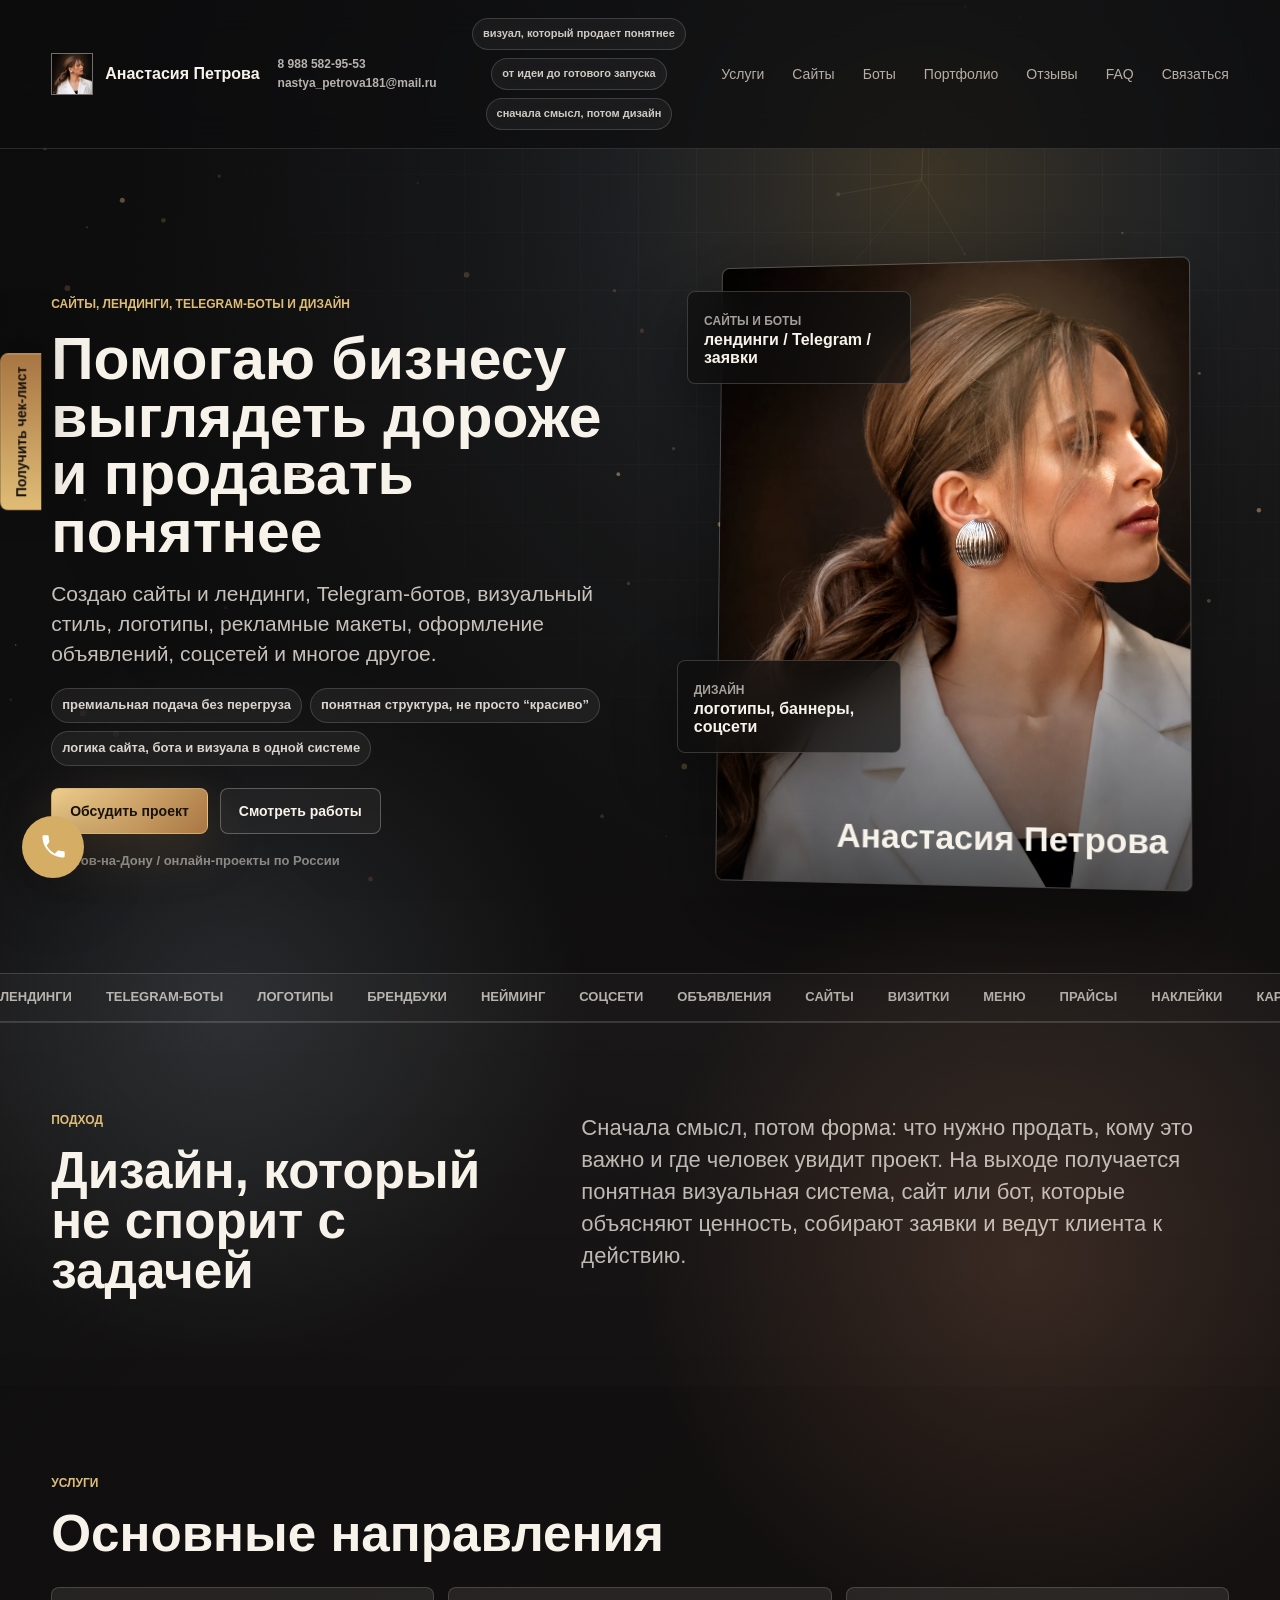
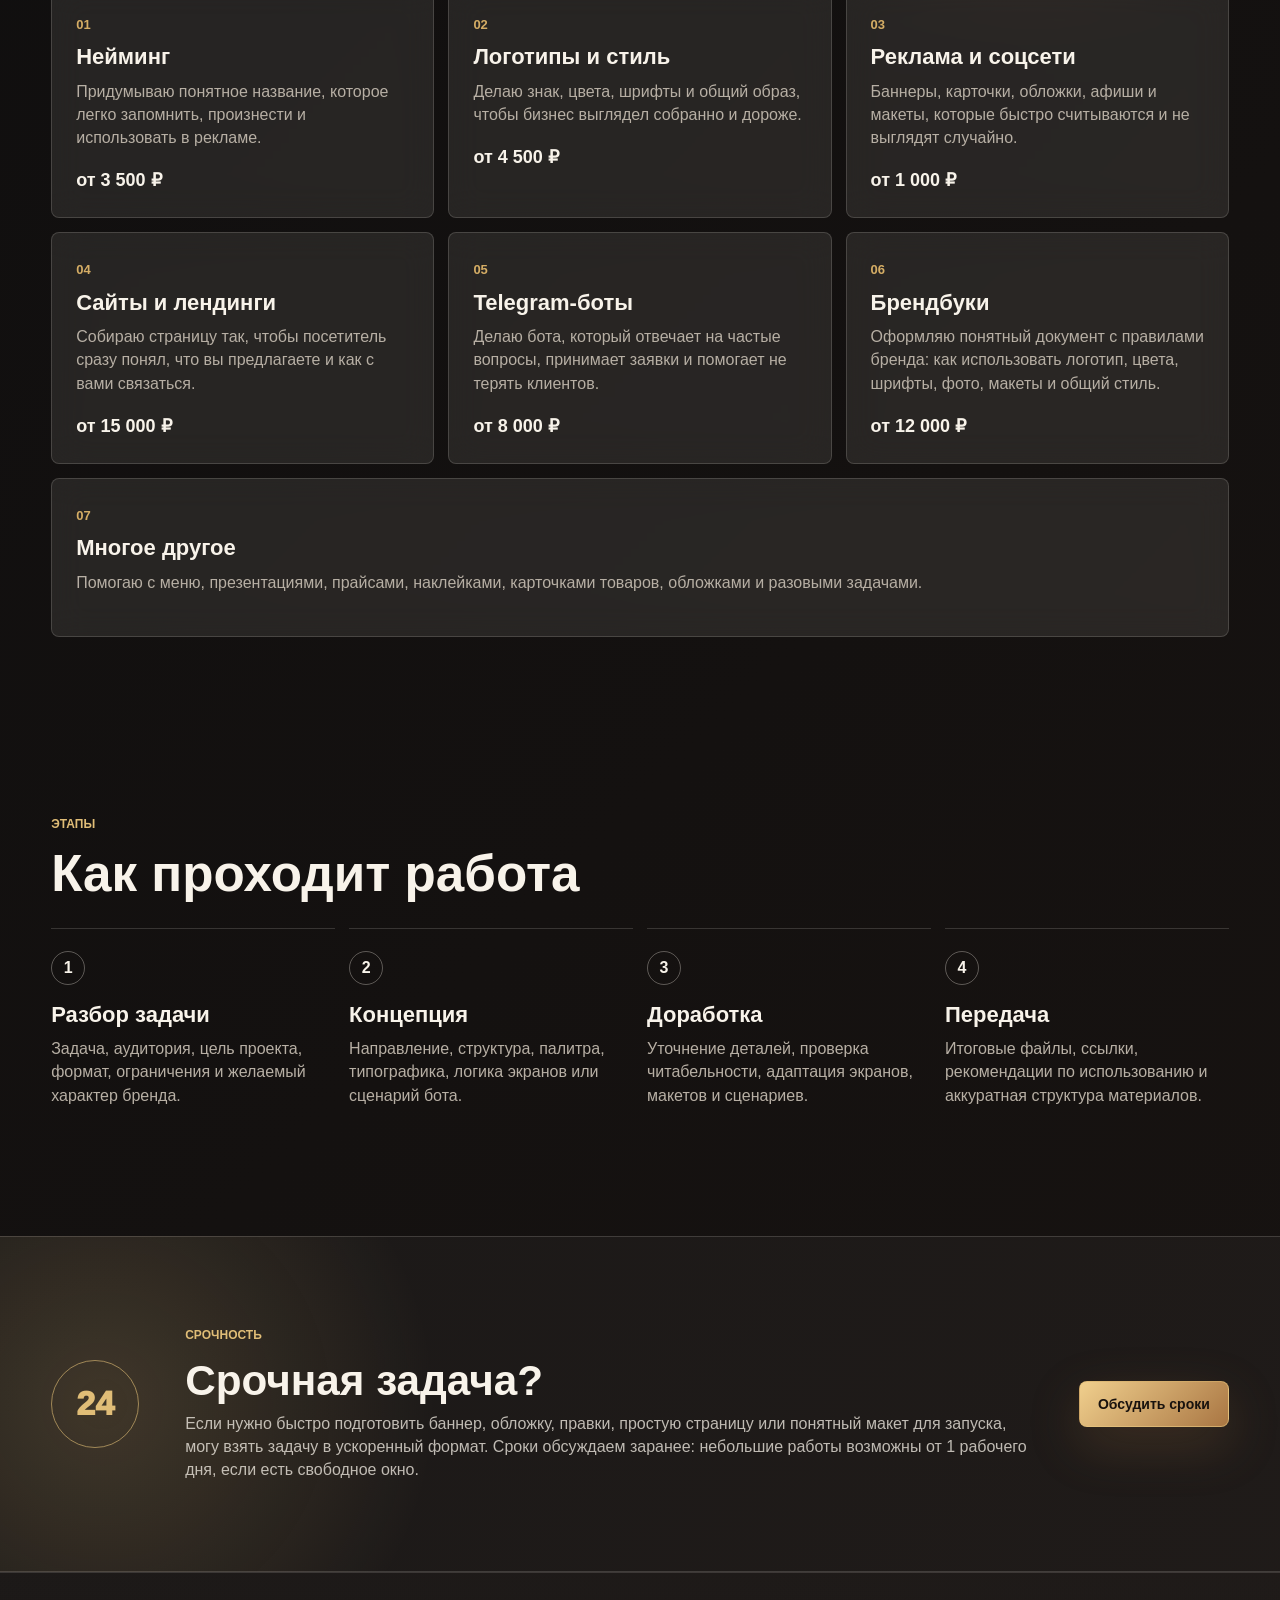
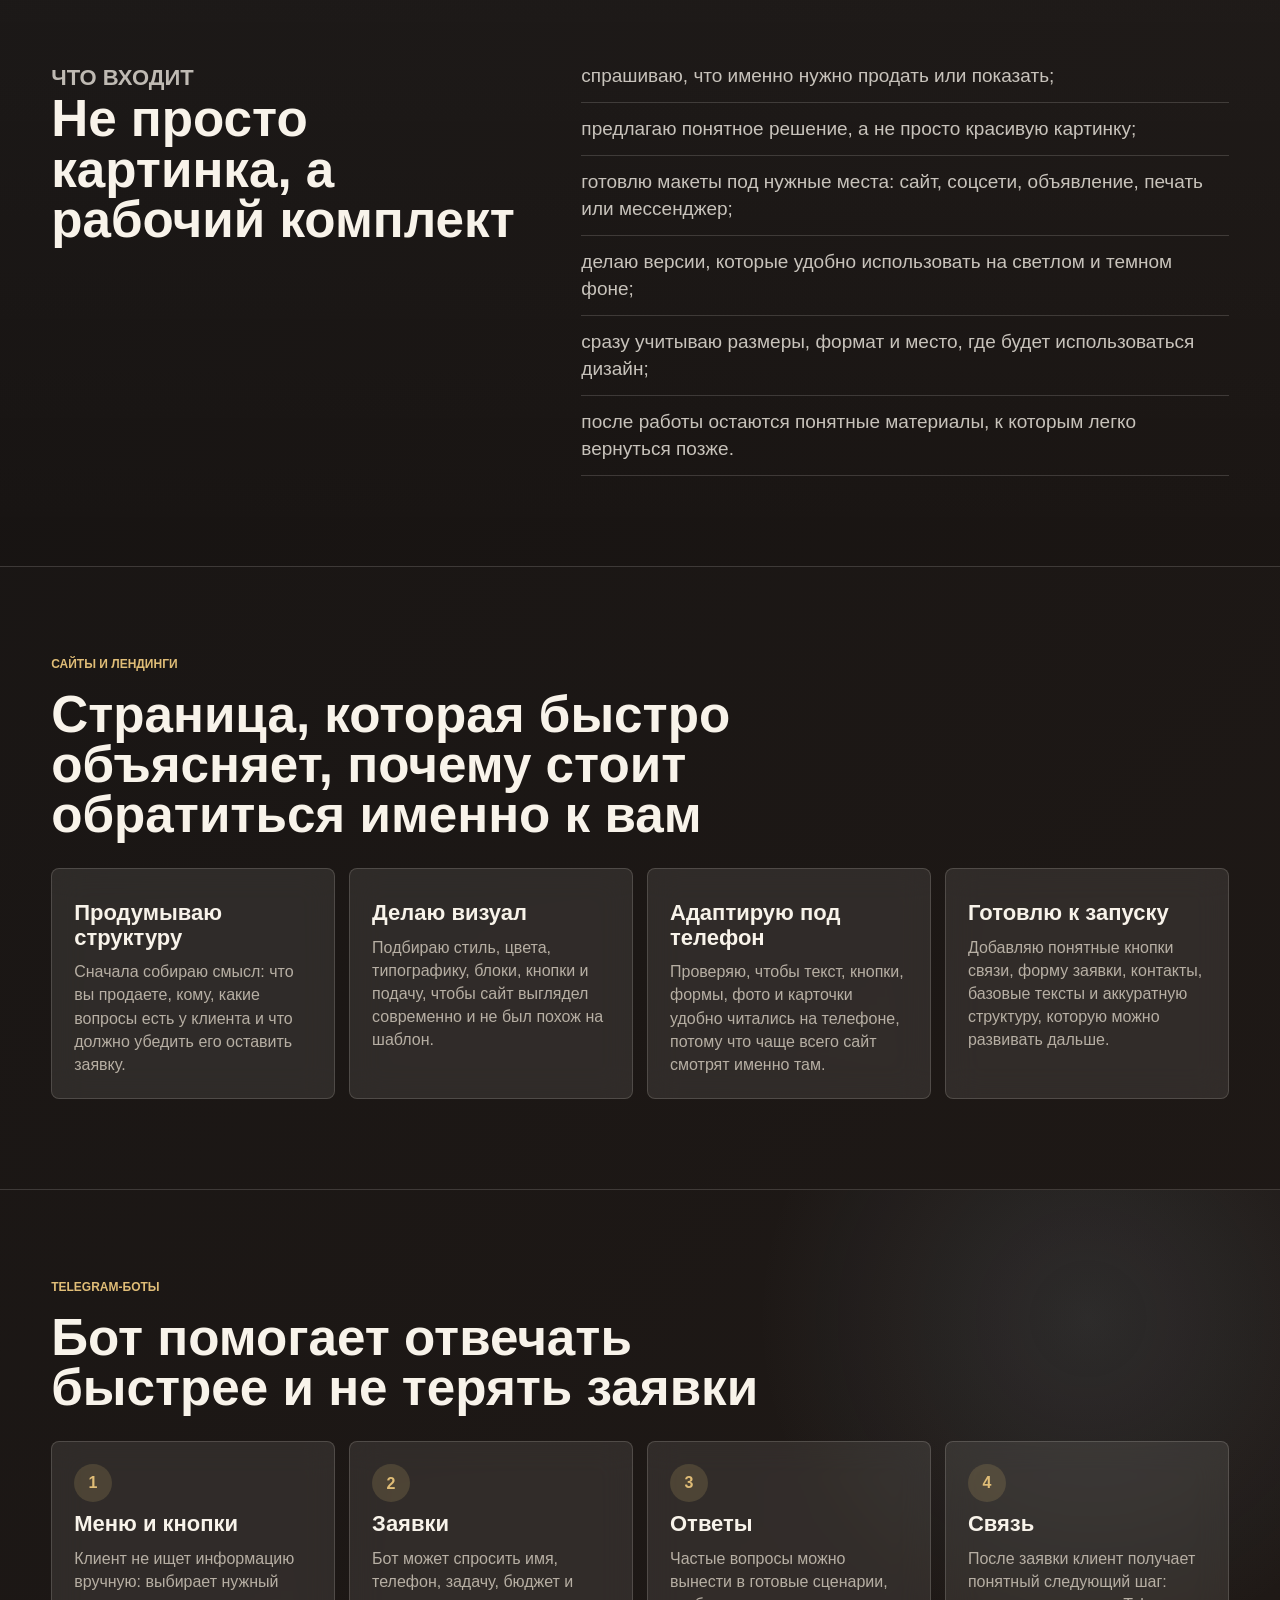
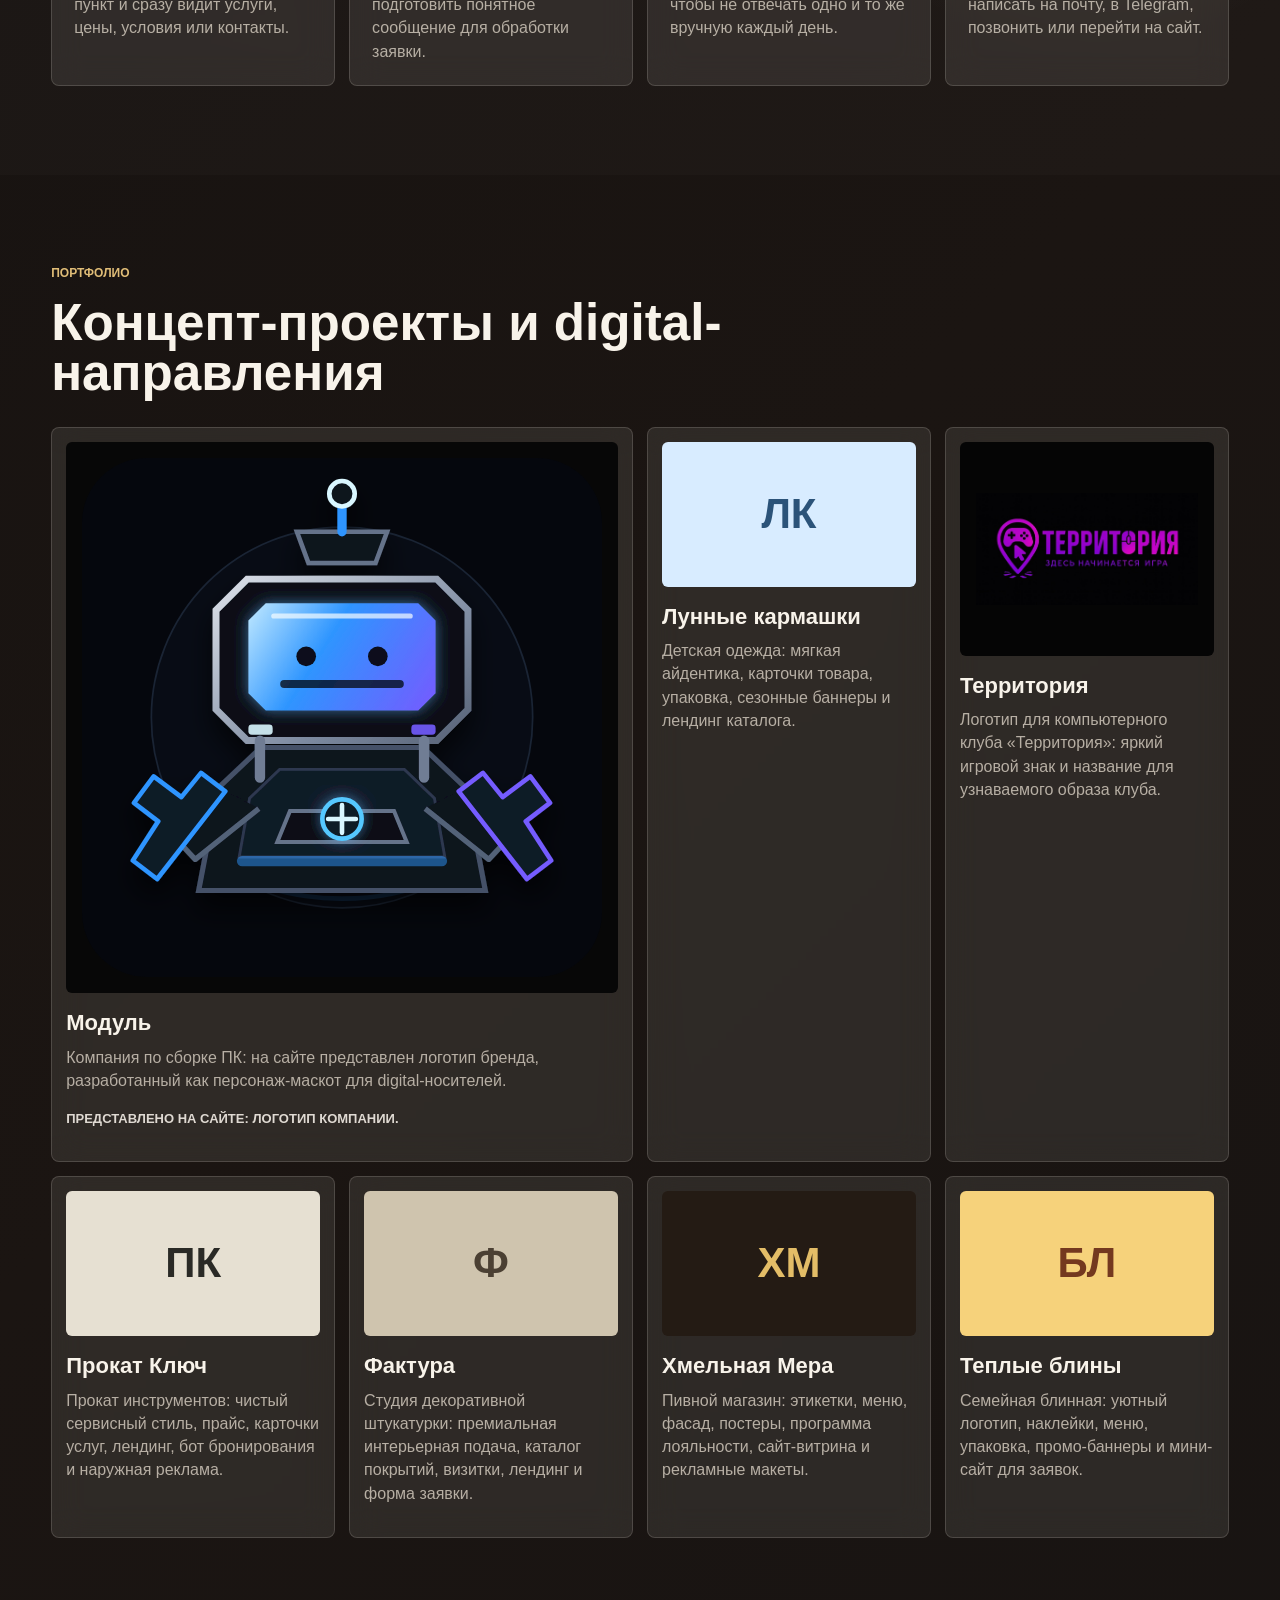
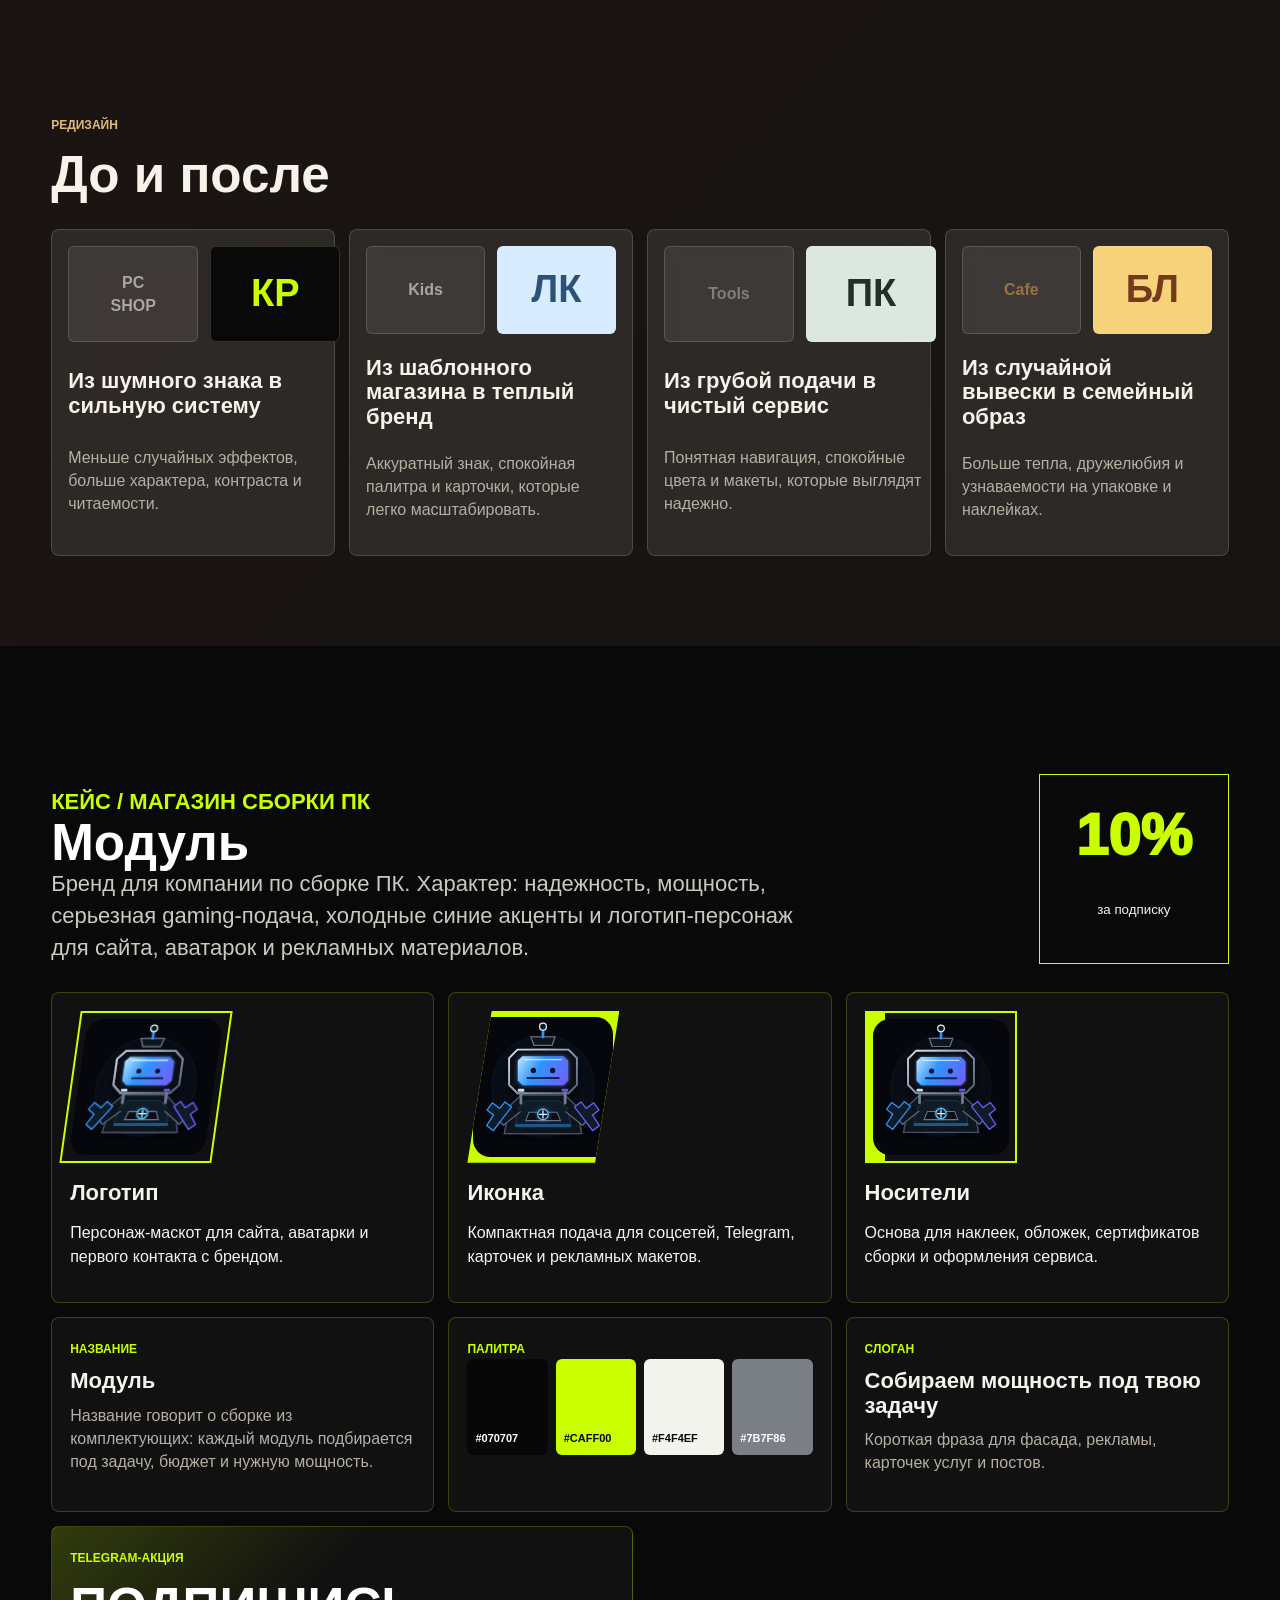
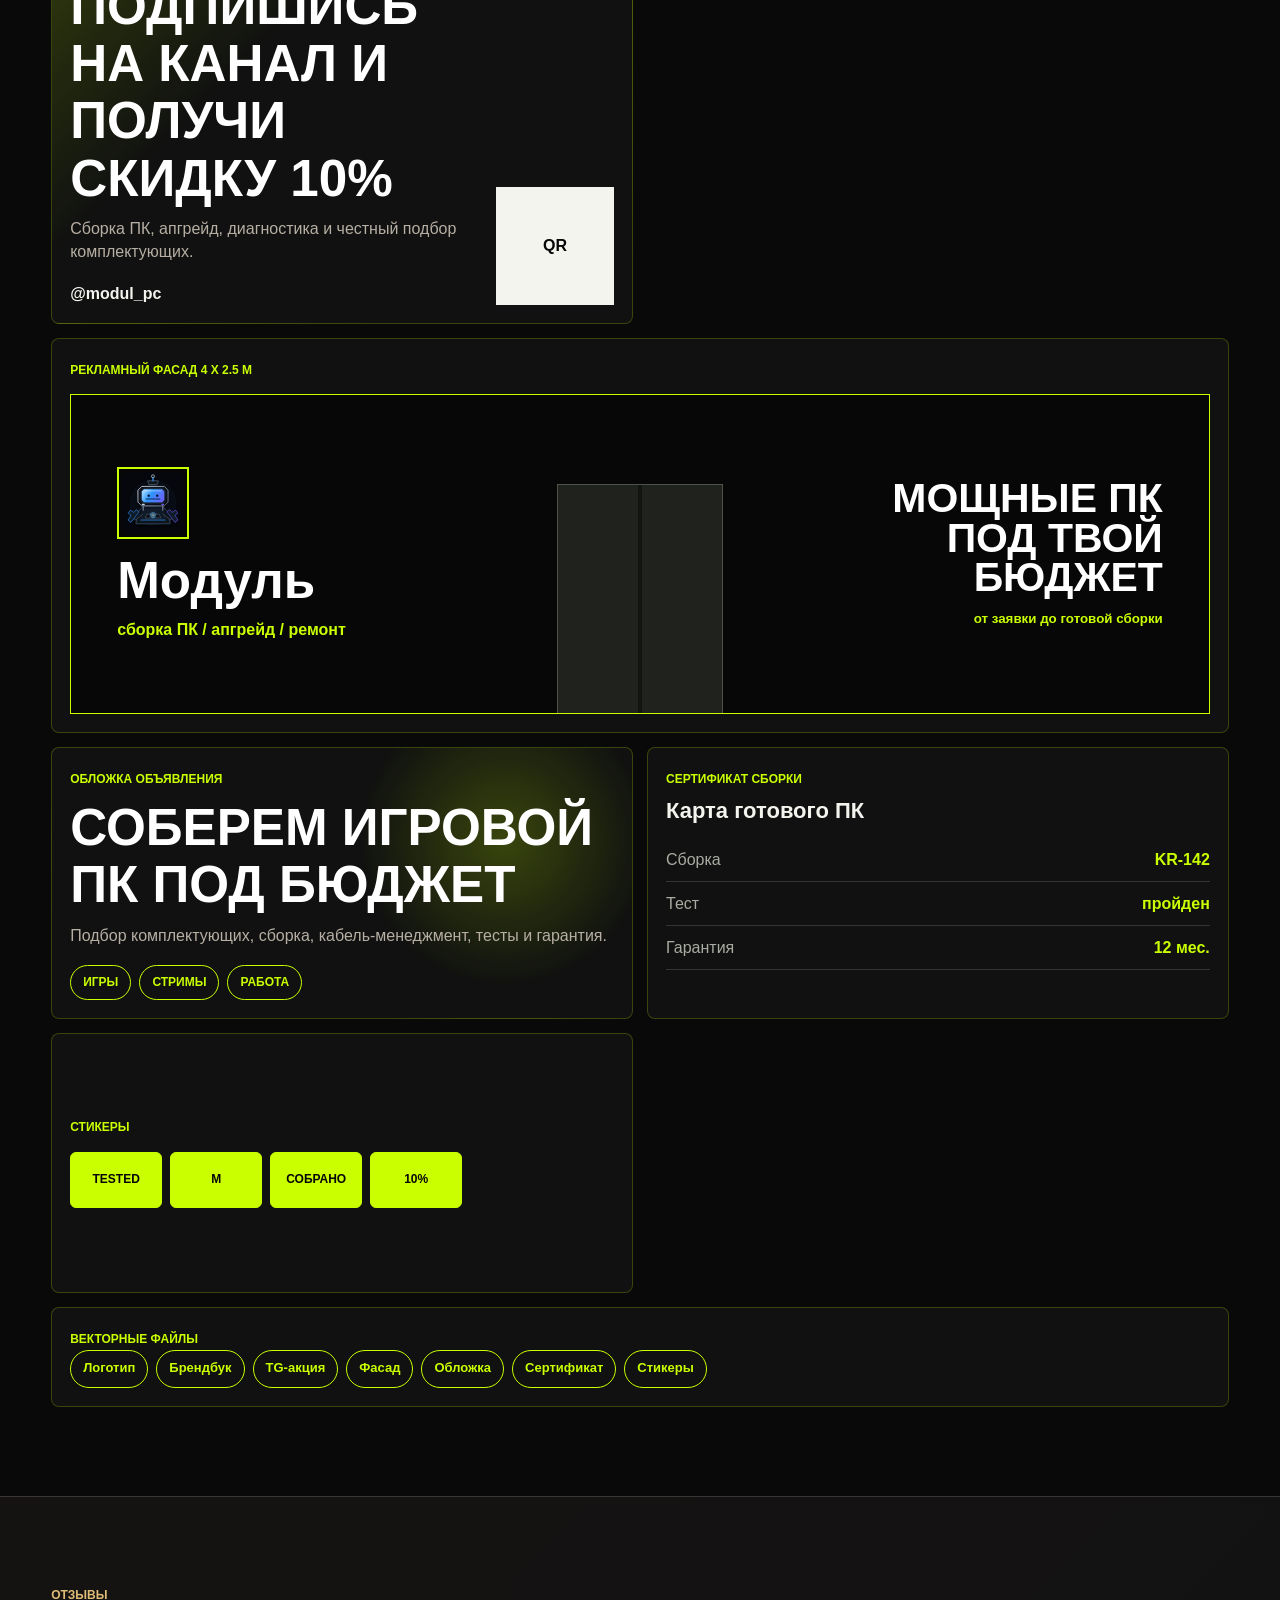
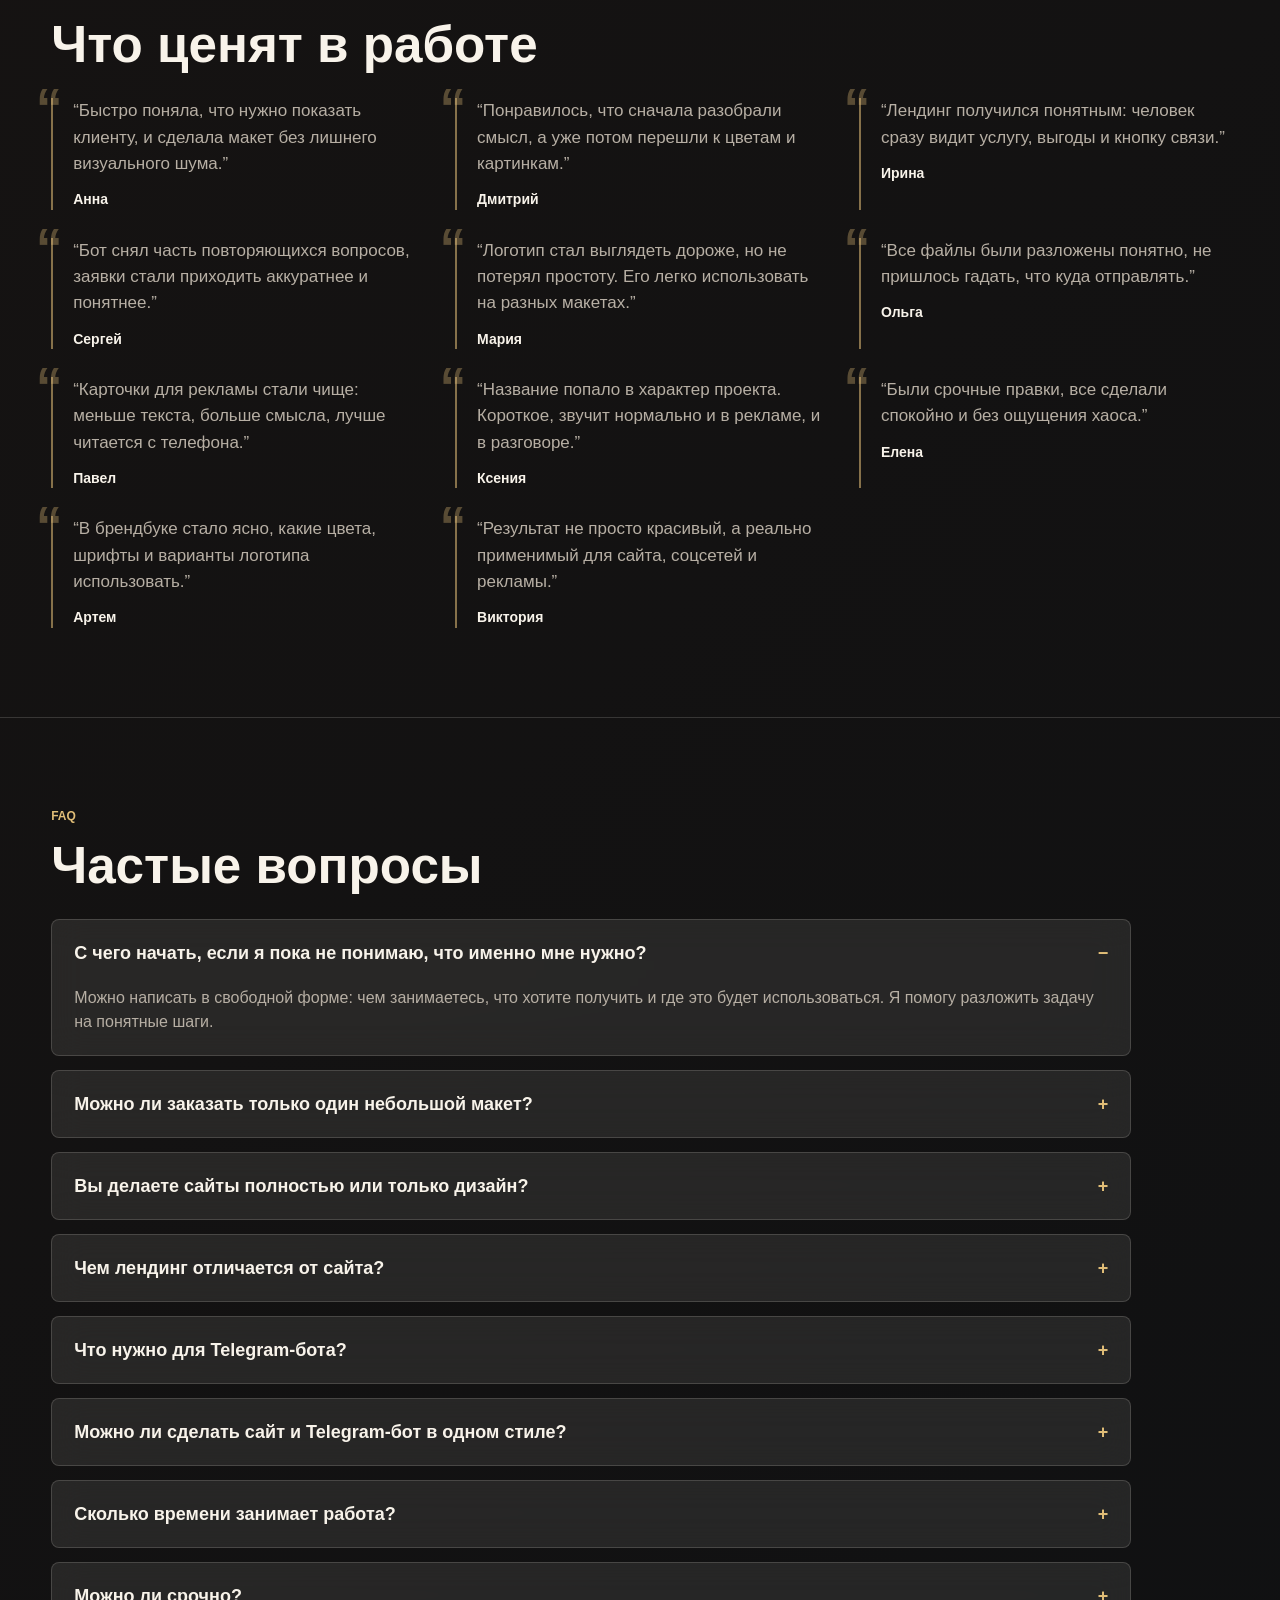
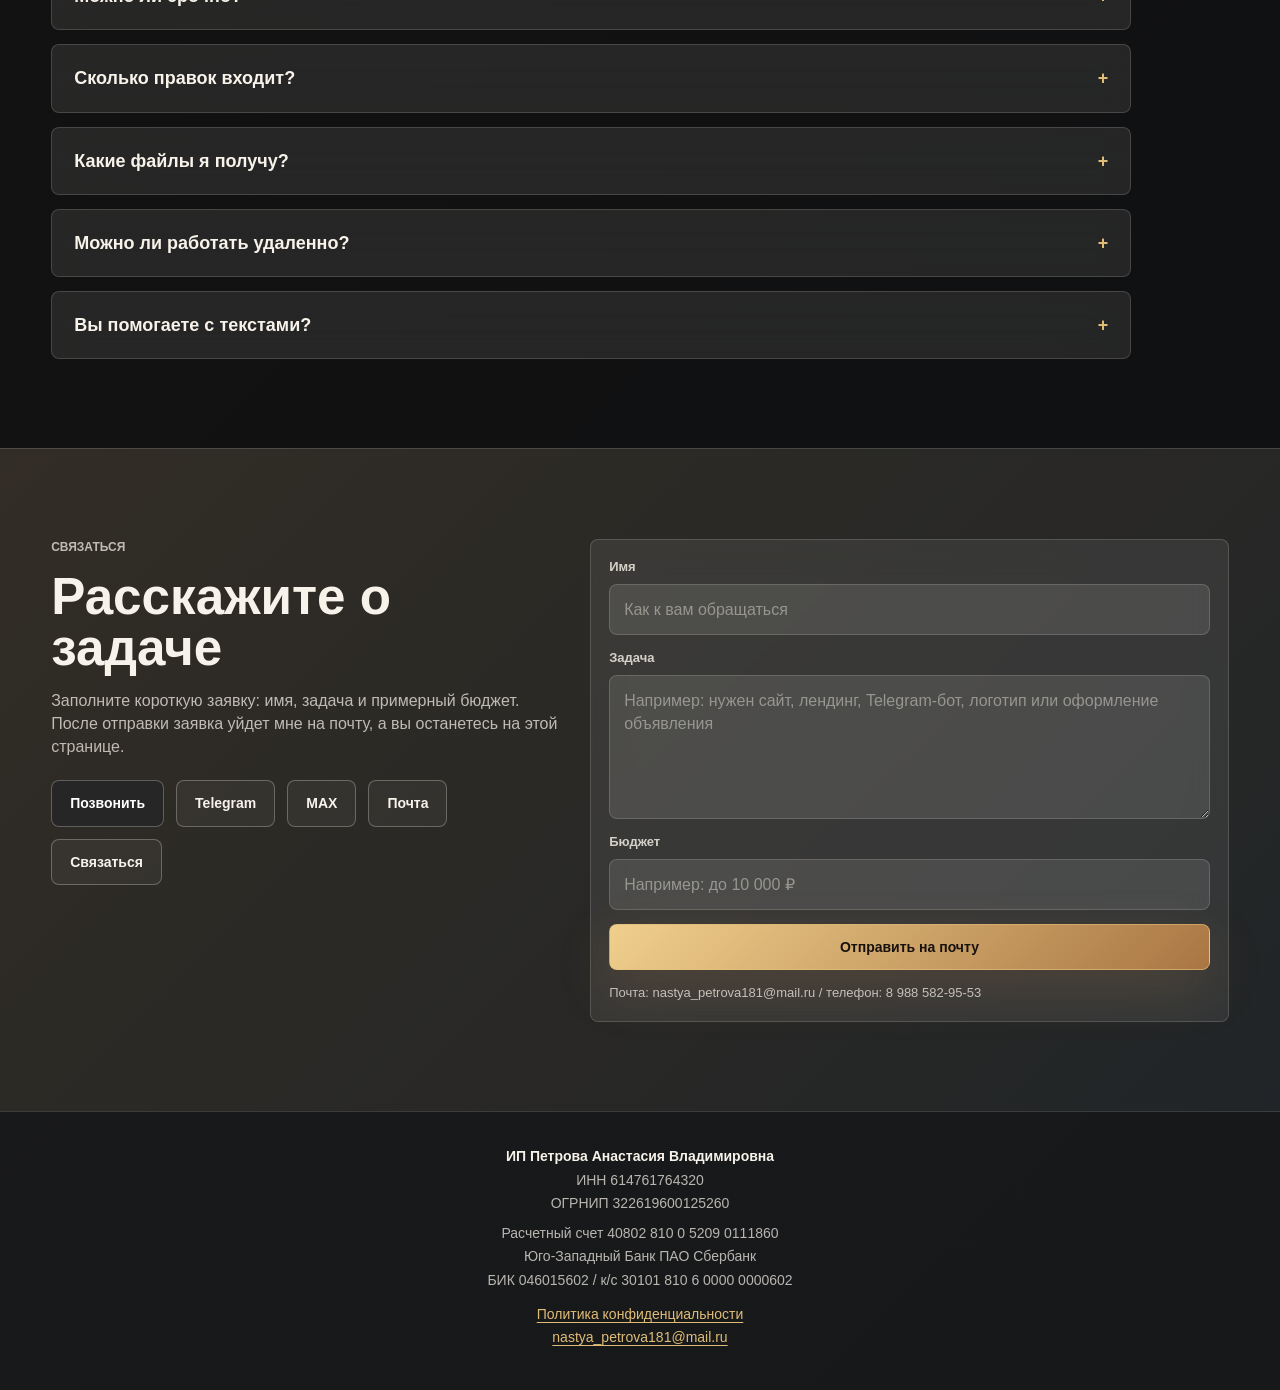
==== commit 14e5e354: "Update Territoria portfolio card" ====
--- a/index.html
+++ b/index.html
@@ -298,9 +298,9 @@
           <p>Детская одежда: мягкая айдентика, карточки товара, упаковка, сезонные баннеры и лендинг каталога.</p>
         </article>
         <article class="case-card case-club">
-          <div class="case-visual"><span>Т</span></div>
+          <div class="case-visual case-logo-preview"><img src="assets/territoria-logo.jpeg" alt="Логотип компьютерного клуба Территория"></div>
           <h3>Территория</h3>
-          <p>Компьютерный клуб: вывеска, соцсети, правила зоны, абонементы, промо-афиши и бот для заявок.</p>
+          <p>Логотип для компьютерного клуба «Территория»: яркий игровой знак и название для узнаваемого образа клуба.</p>
         </article>
         <article class="case-card case-tools">
           <div class="case-visual"><span>ПК</span></div>
--- a/styles.css
+++ b/styles.css
@@ -737,6 +737,7 @@
 .case-pc .case-visual { background: #070707; color: var(--neon); }
 .case-kids .case-visual { background: #d8ecff; color: #2b5379; }
 .case-club .case-visual { background: #1b2541; color: #8ee4ff; }
+.case-club .case-logo-preview { background: #050505; }
 .case-tools .case-visual { background: #e6e0d2; color: #2a2a26; }
 .case-plaster .case-visual { background: #cfc4ae; color: #4b4033; }
 .case-beer .case-visual { background: #241b14; color: #e3bd67; }
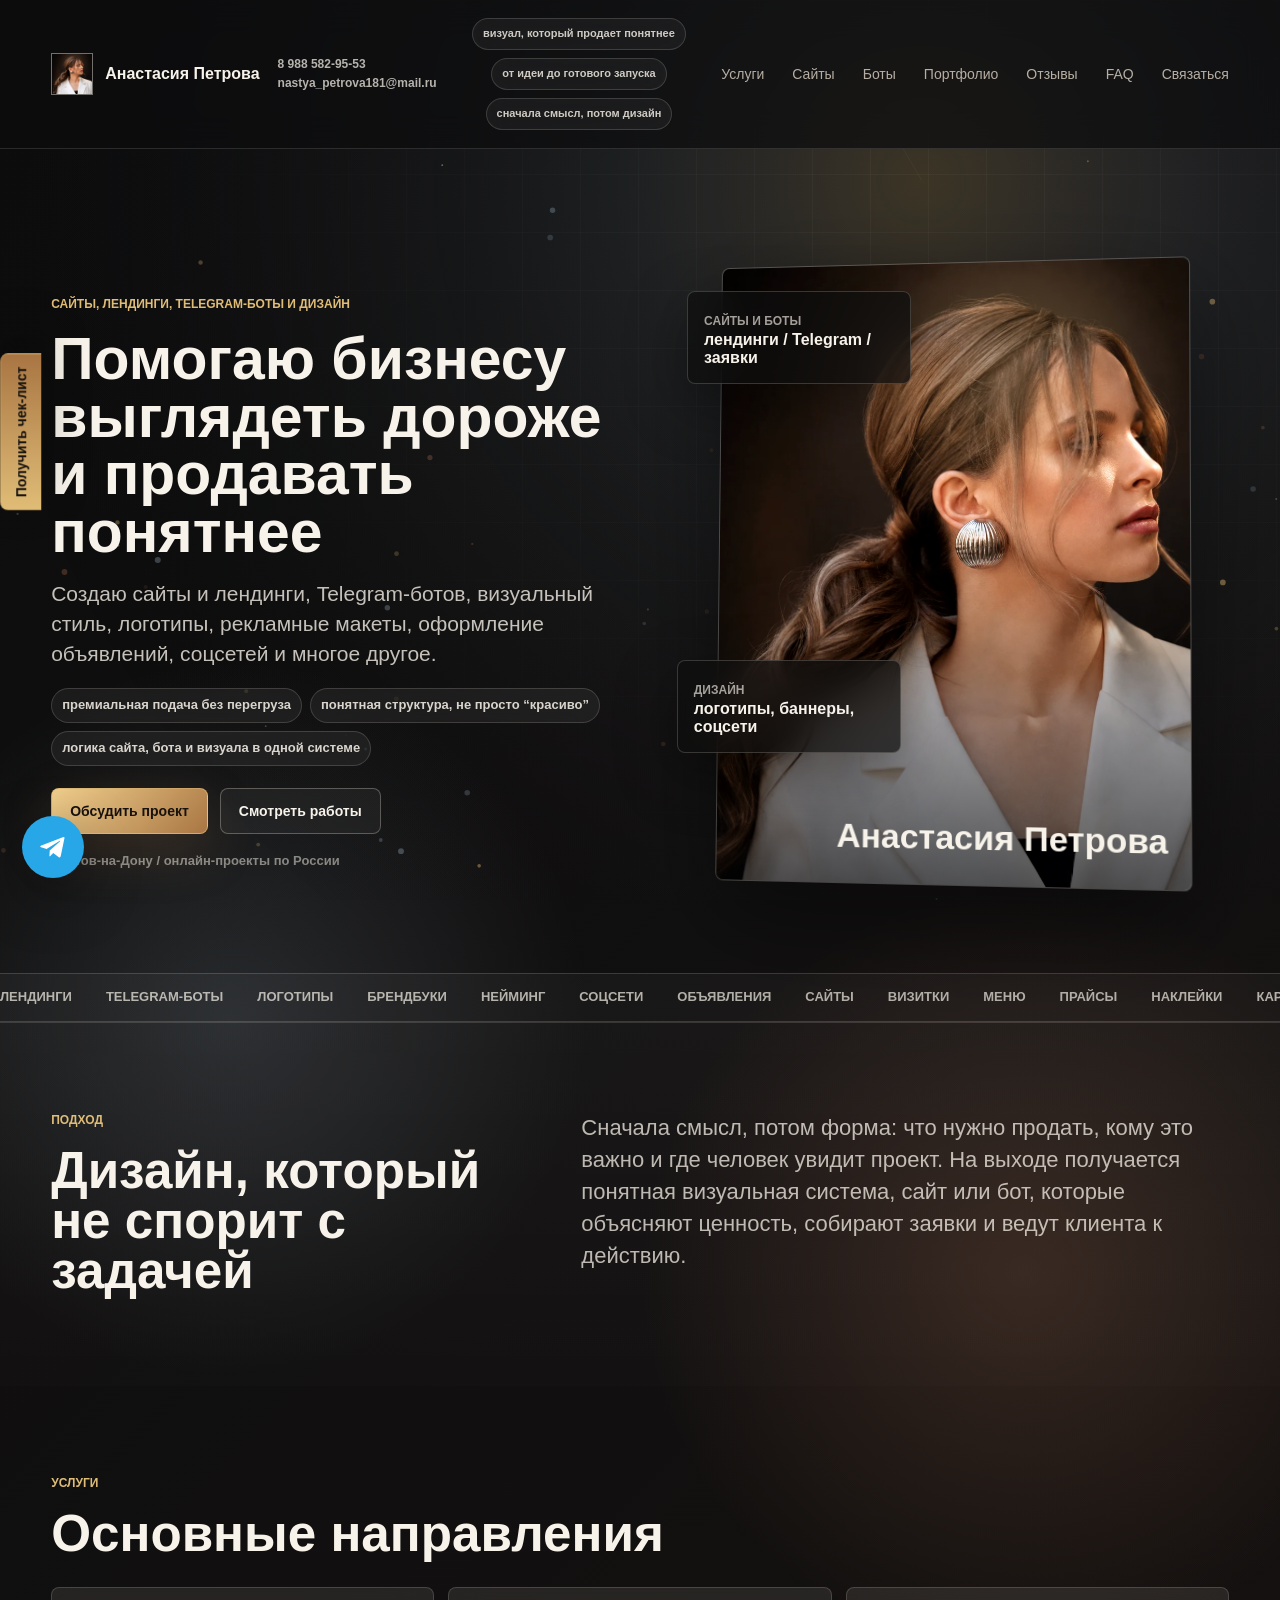
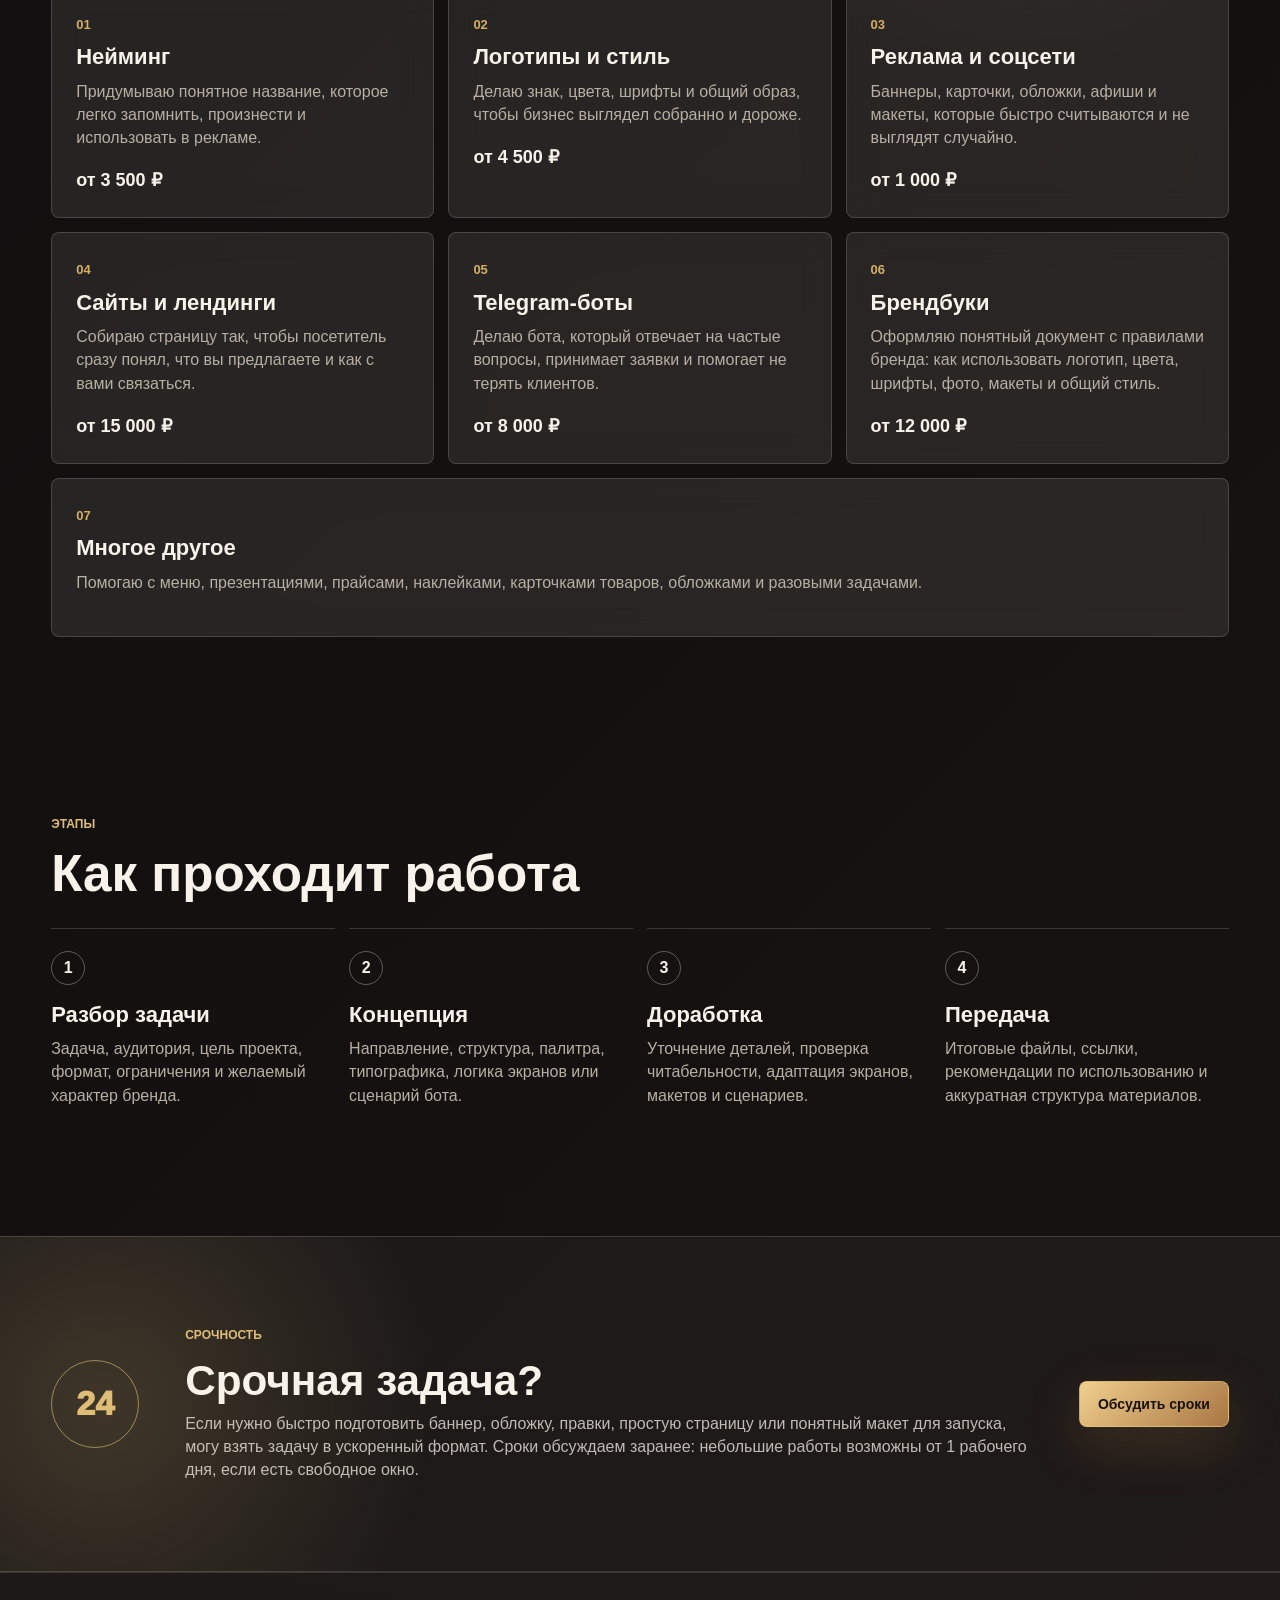
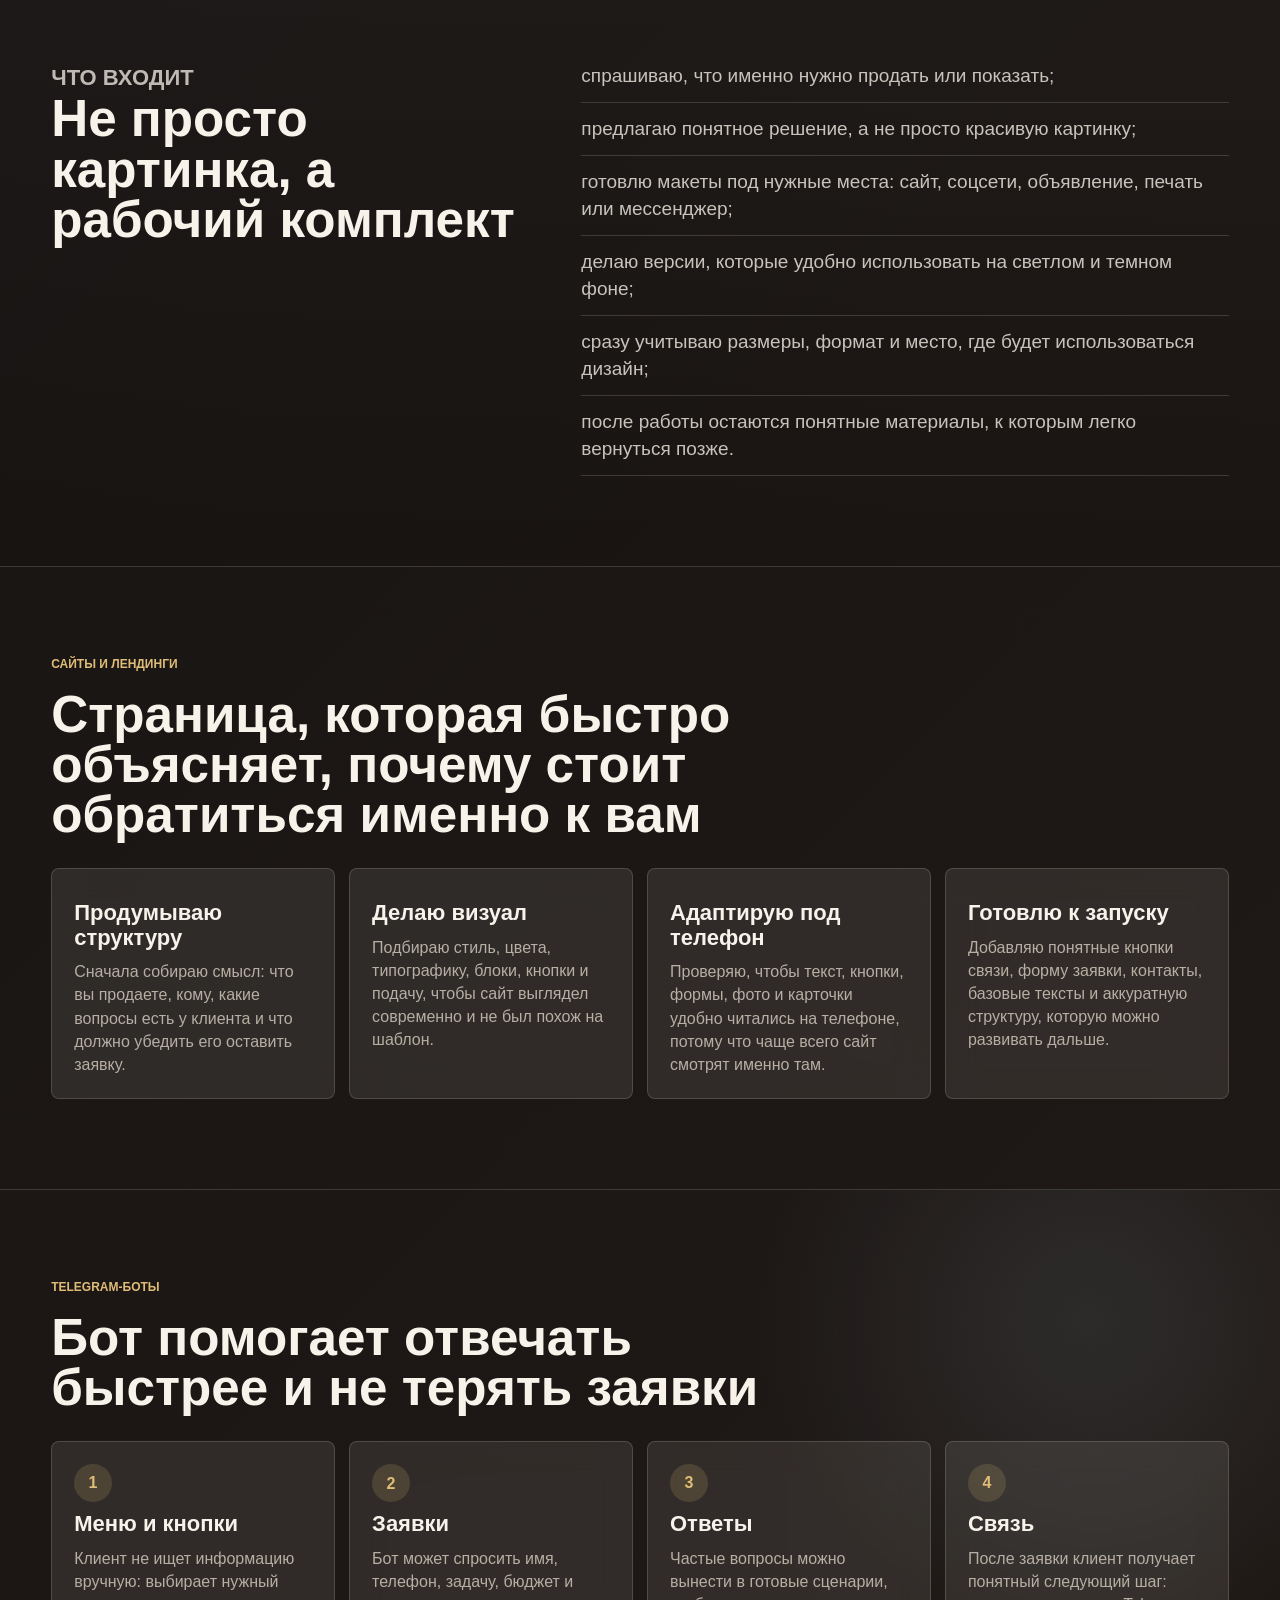
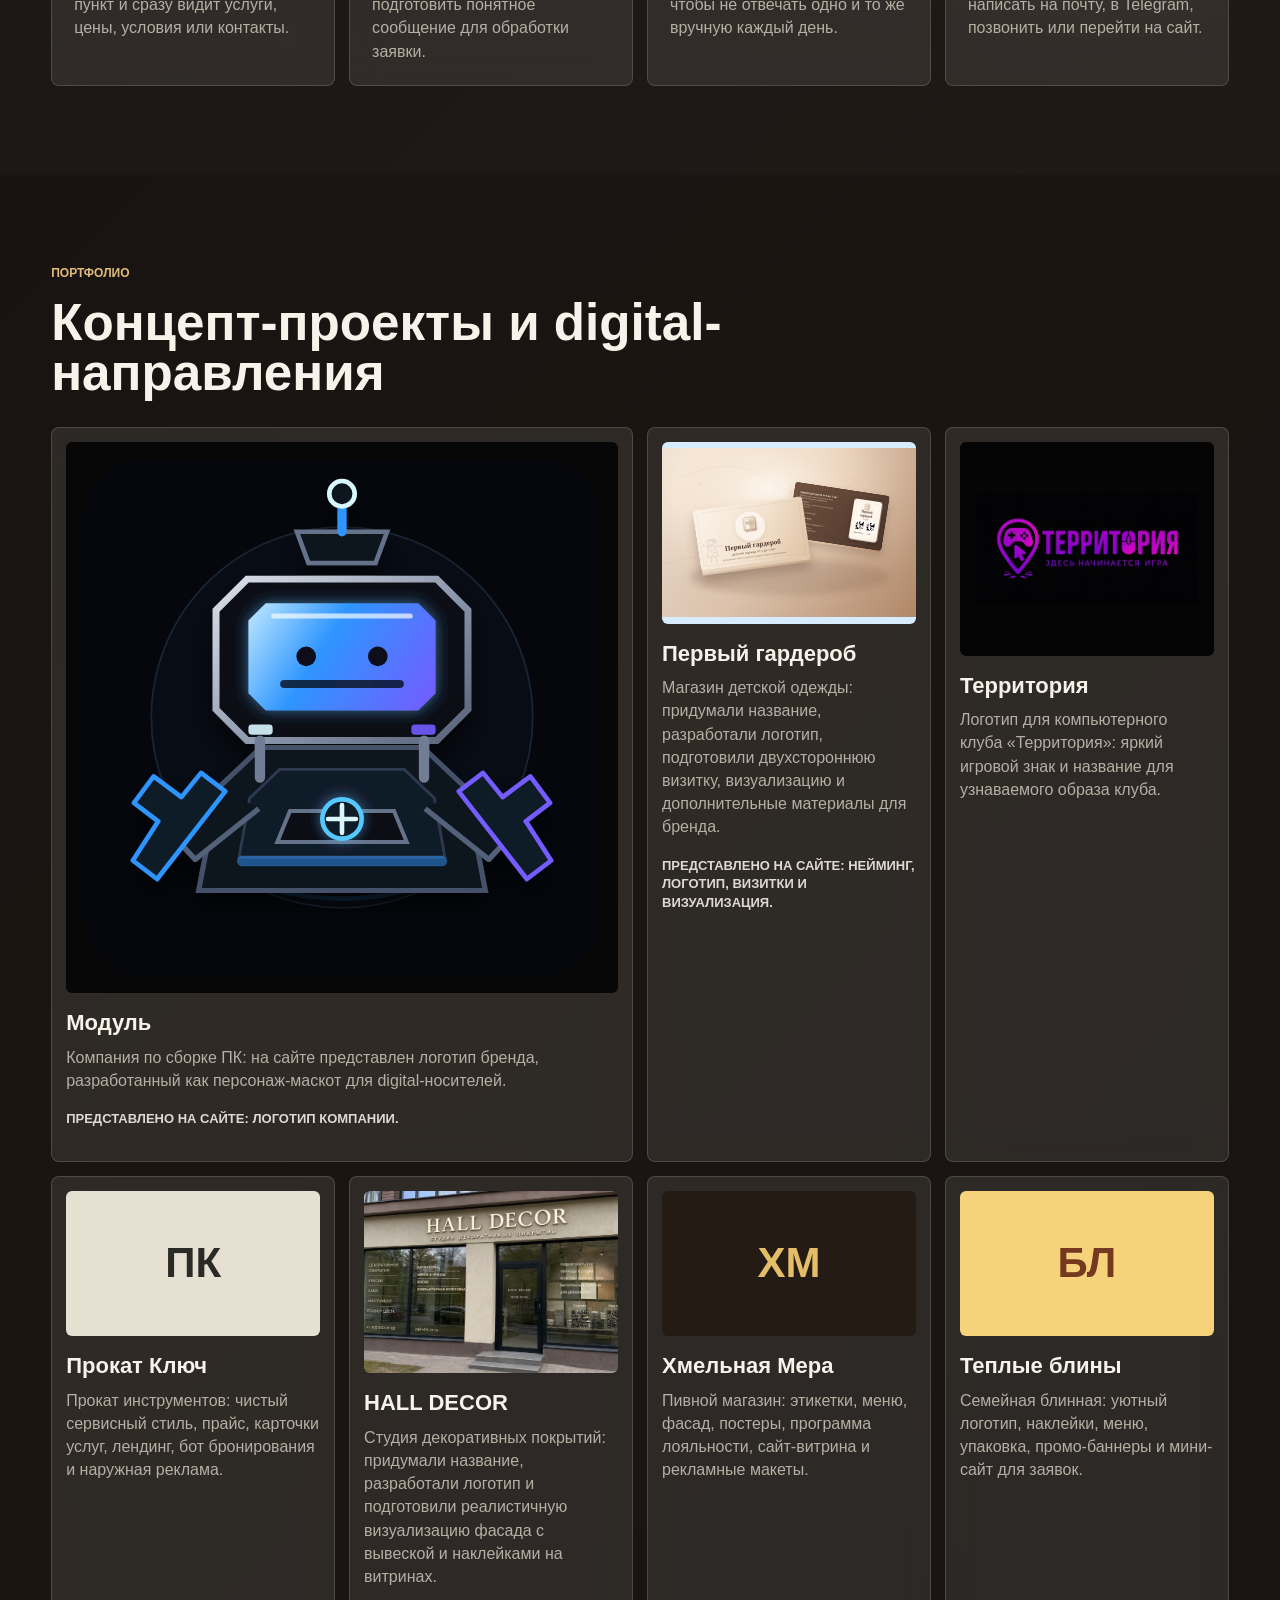
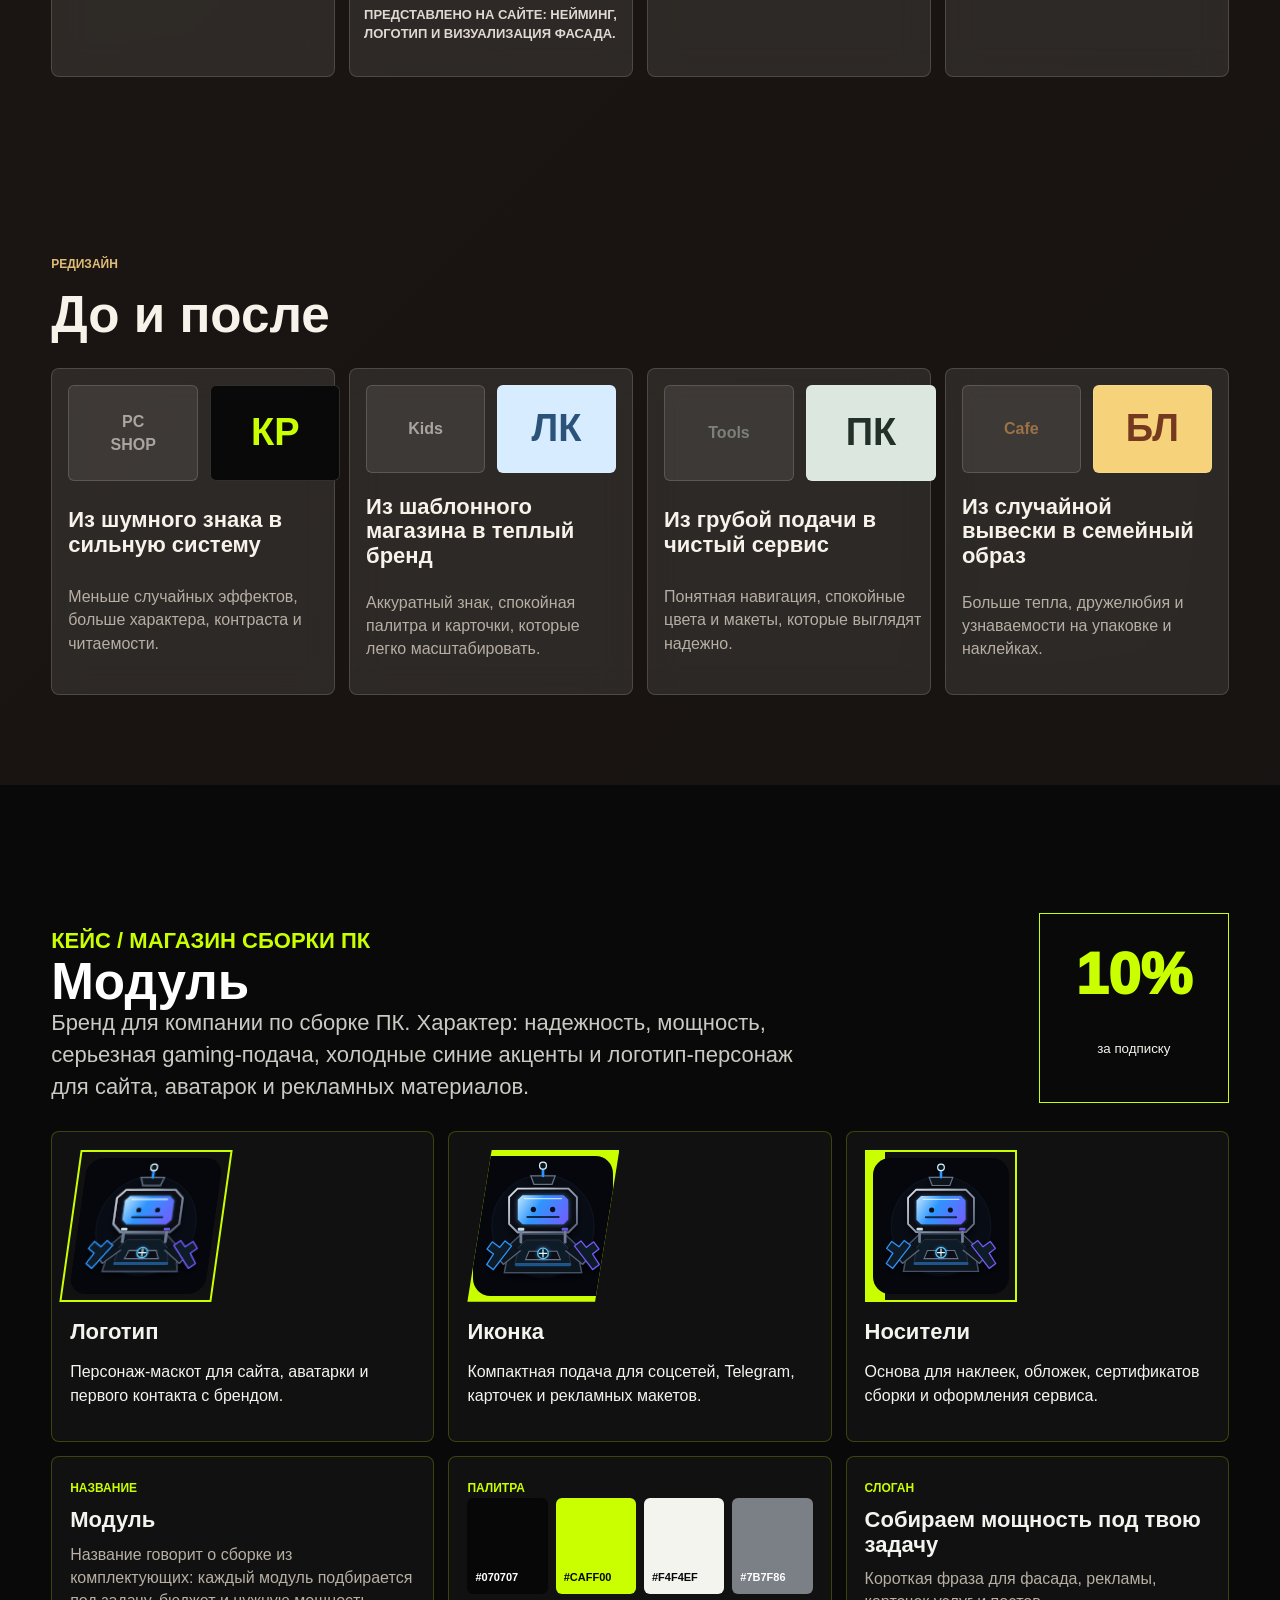
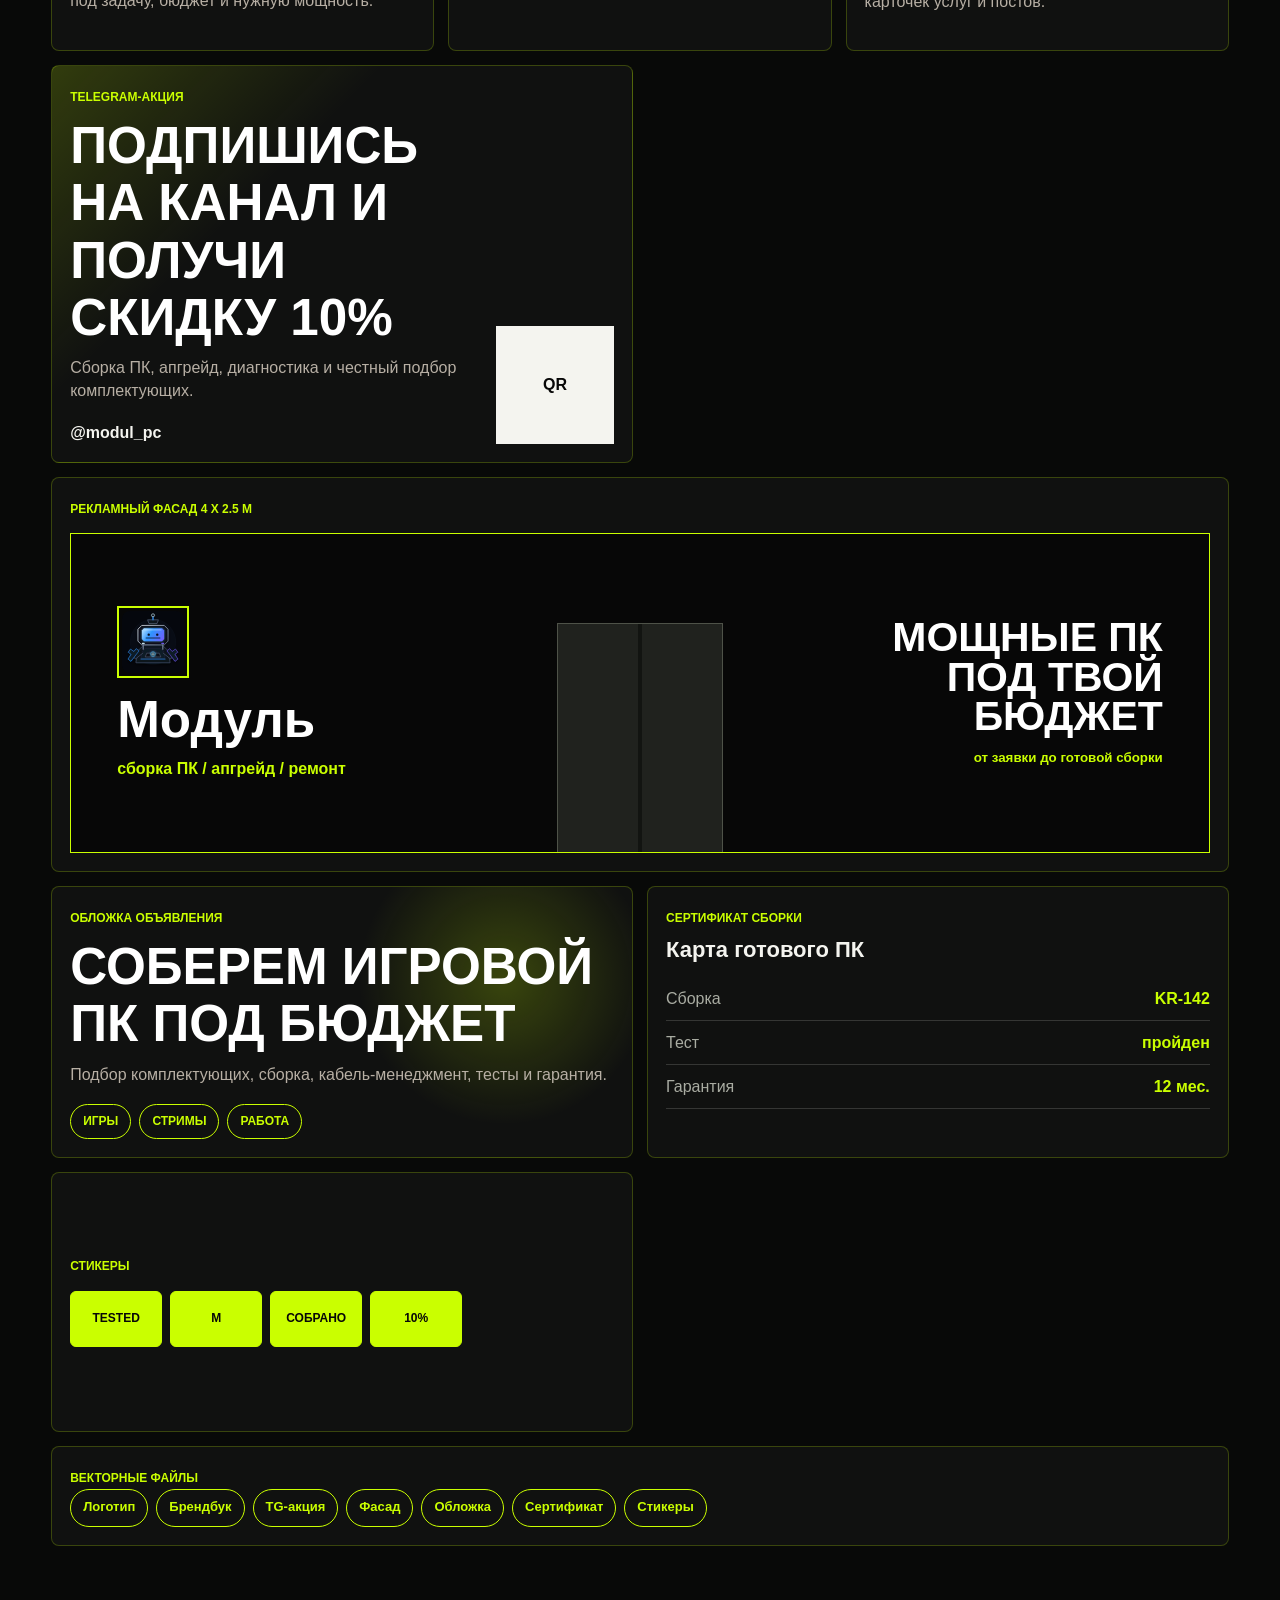
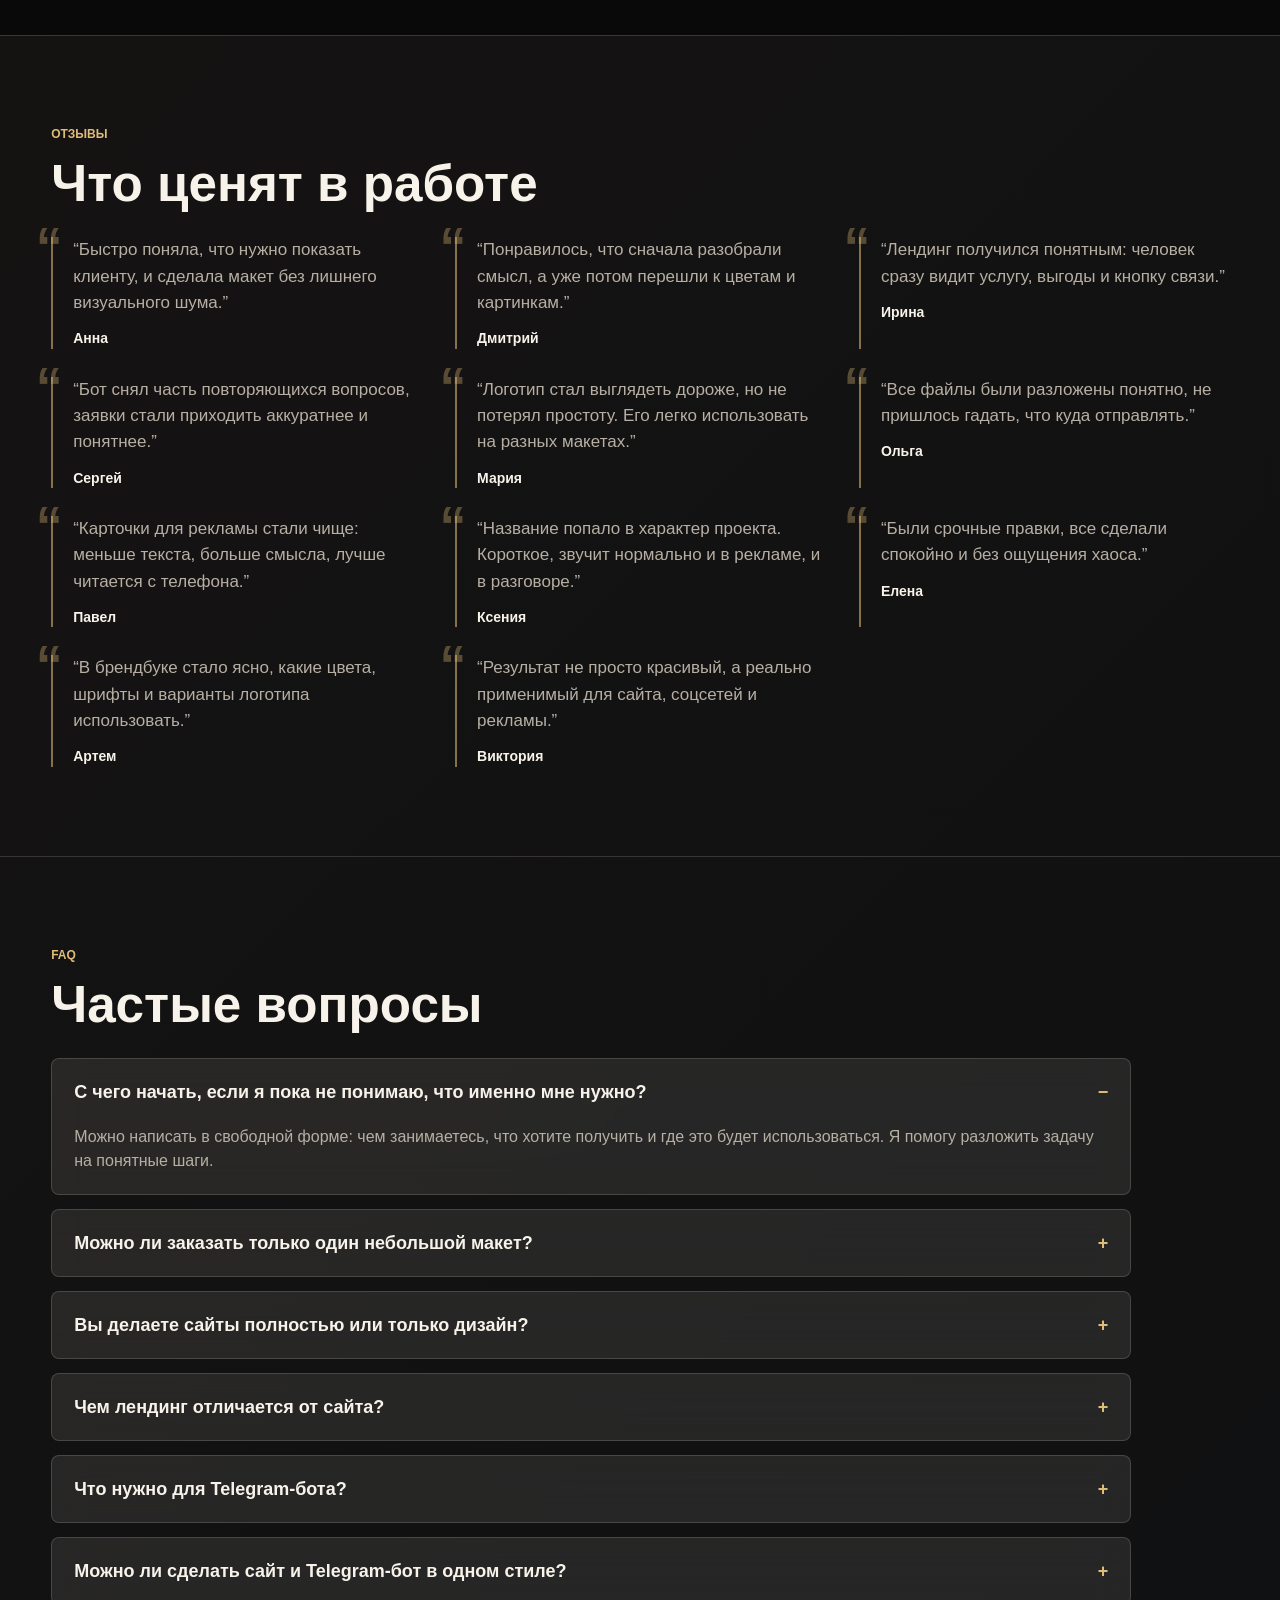
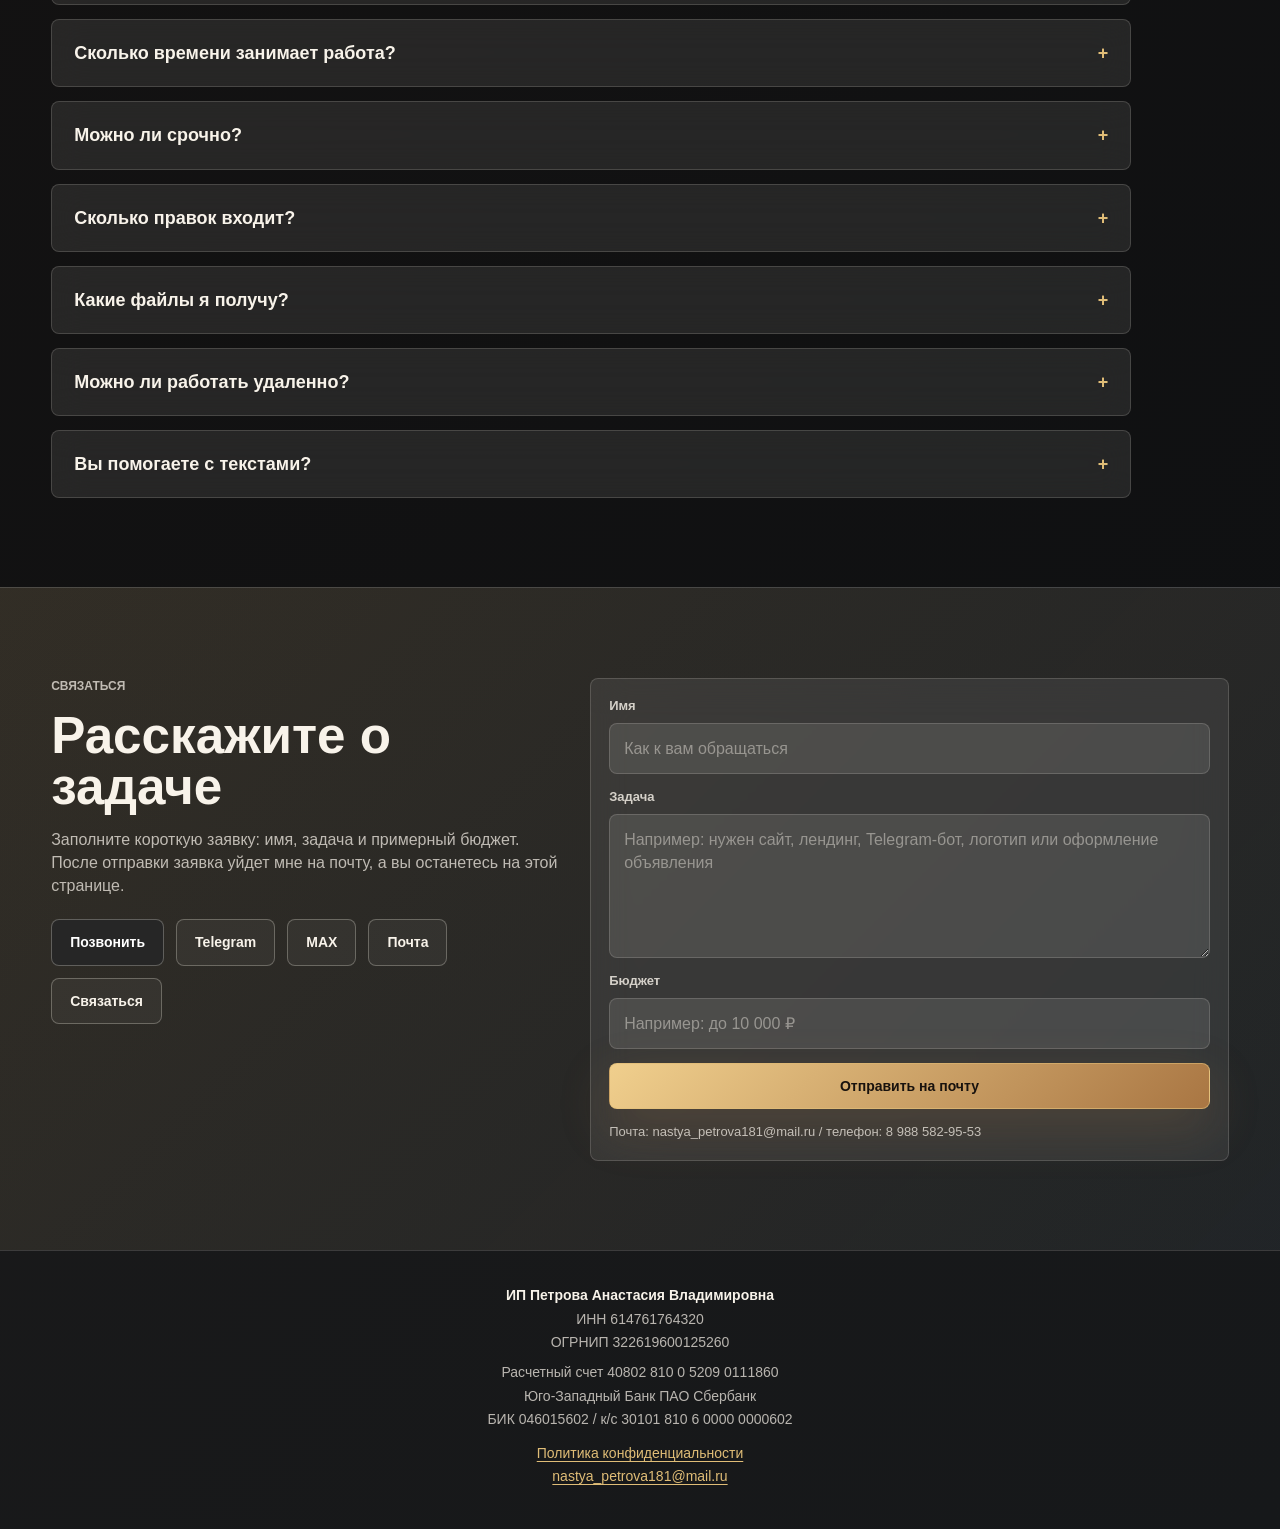
==== commit 55a36edd: "Update portfolio case visuals" ====
--- a/index.html
+++ b/index.html
@@ -5,7 +5,7 @@
   <meta name="viewport" content="width=device-width, initial-scale=1">
   <title>Анастасия Петрова — сайты, боты и дизайн</title>
   <meta name="description" content="Сайты, лендинги, Telegram-боты и визуальный дизайн: нейминг, логотипы, айдентика, рекламные макеты, оформление объявлений и автоматизация. Ростов-на-Дону, удаленно по России.">
-  <link rel="stylesheet" href="styles.css?v=20260607-module-logo">
+  <link rel="stylesheet" href="styles.css?v=20260609-kids-card">
 </head>
 <body>
   <canvas class="motion-bg" id="motion-bg" aria-hidden="true"></canvas>
@@ -293,9 +293,10 @@
           <p class="case-note">Представлено на сайте: логотип компании.</p>
         </article>
         <article class="case-card case-kids">
-          <div class="case-visual"><span>ЛК</span></div>
-          <h3>Лунные кармашки</h3>
-          <p>Детская одежда: мягкая айдентика, карточки товара, упаковка, сезонные баннеры и лендинг каталога.</p>
+          <div class="case-visual case-card-mockup-preview"><img src="assets/perviy-garderob-business-card-visualization.svg" alt="Визуализация визитки бренда Первый гардероб"></div>
+          <h3>Первый гардероб</h3>
+          <p>Магазин детской одежды: придумали название, разработали логотип, подготовили двухстороннюю визитку, визуализацию и дополнительные материалы для бренда.</p>
+          <p class="case-note">Представлено на сайте: нейминг, логотип, визитки и визуализация.</p>
         </article>
         <article class="case-card case-club">
           <div class="case-visual case-logo-preview"><img src="assets/territoria-logo.jpeg" alt="Логотип компьютерного клуба Территория"></div>
@@ -308,9 +309,10 @@
           <p>Прокат инструментов: чистый сервисный стиль, прайс, карточки услуг, лендинг, бот бронирования и наружная реклама.</p>
         </article>
         <article class="case-card case-plaster">
-          <div class="case-visual"><span>Ф</span></div>
-          <h3>Фактура</h3>
-          <p>Студия декоративной штукатурки: премиальная интерьерная подача, каталог покрытий, визитки, лендинг и форма заявки.</p>
+          <div class="case-visual case-facade-preview"><img src="assets/hall-decor-facade-phone-mockup-2-info.png" alt="Визуализация фасада студии HALL DECOR"></div>
+          <h3>HALL DECOR</h3>
+          <p>Студия декоративных покрытий: придумали название, разработали логотип и подготовили реалистичную визуализацию фасада с вывеской и наклейками на витринах.</p>
+          <p class="case-note">Представлено на сайте: нейминг, логотип и визуализация фасада.</p>
         </article>
         <article class="case-card case-beer">
           <div class="case-visual"><span>ХМ</span></div>
--- a/styles.css
+++ b/styles.css
@@ -742,6 +742,36 @@
 .case-plaster .case-visual { background: #cfc4ae; color: #4b4033; }
 .case-beer .case-visual { background: #241b14; color: #e3bd67; }
 .case-pancake .case-visual { background: #f6d27b; color: #74391f; }
+
+.case-facade-preview {
+  min-height: 182px;
+  padding: 0;
+  overflow: hidden;
+  background: #211e1a;
+}
+
+.case-facade-preview img {
+  display: block;
+  width: 100%;
+  height: 100%;
+  min-height: 182px;
+  object-fit: cover;
+}
+
+.case-card-mockup-preview {
+  min-height: 182px;
+  padding: 0;
+  overflow: hidden;
+  background: #ead3bd;
+}
+
+.case-card-mockup-preview img {
+  display: block;
+  width: 100%;
+  height: 100%;
+  min-height: 182px;
+  object-fit: contain;
+}
 
 .case-logo-preview {
   min-height: 182px;
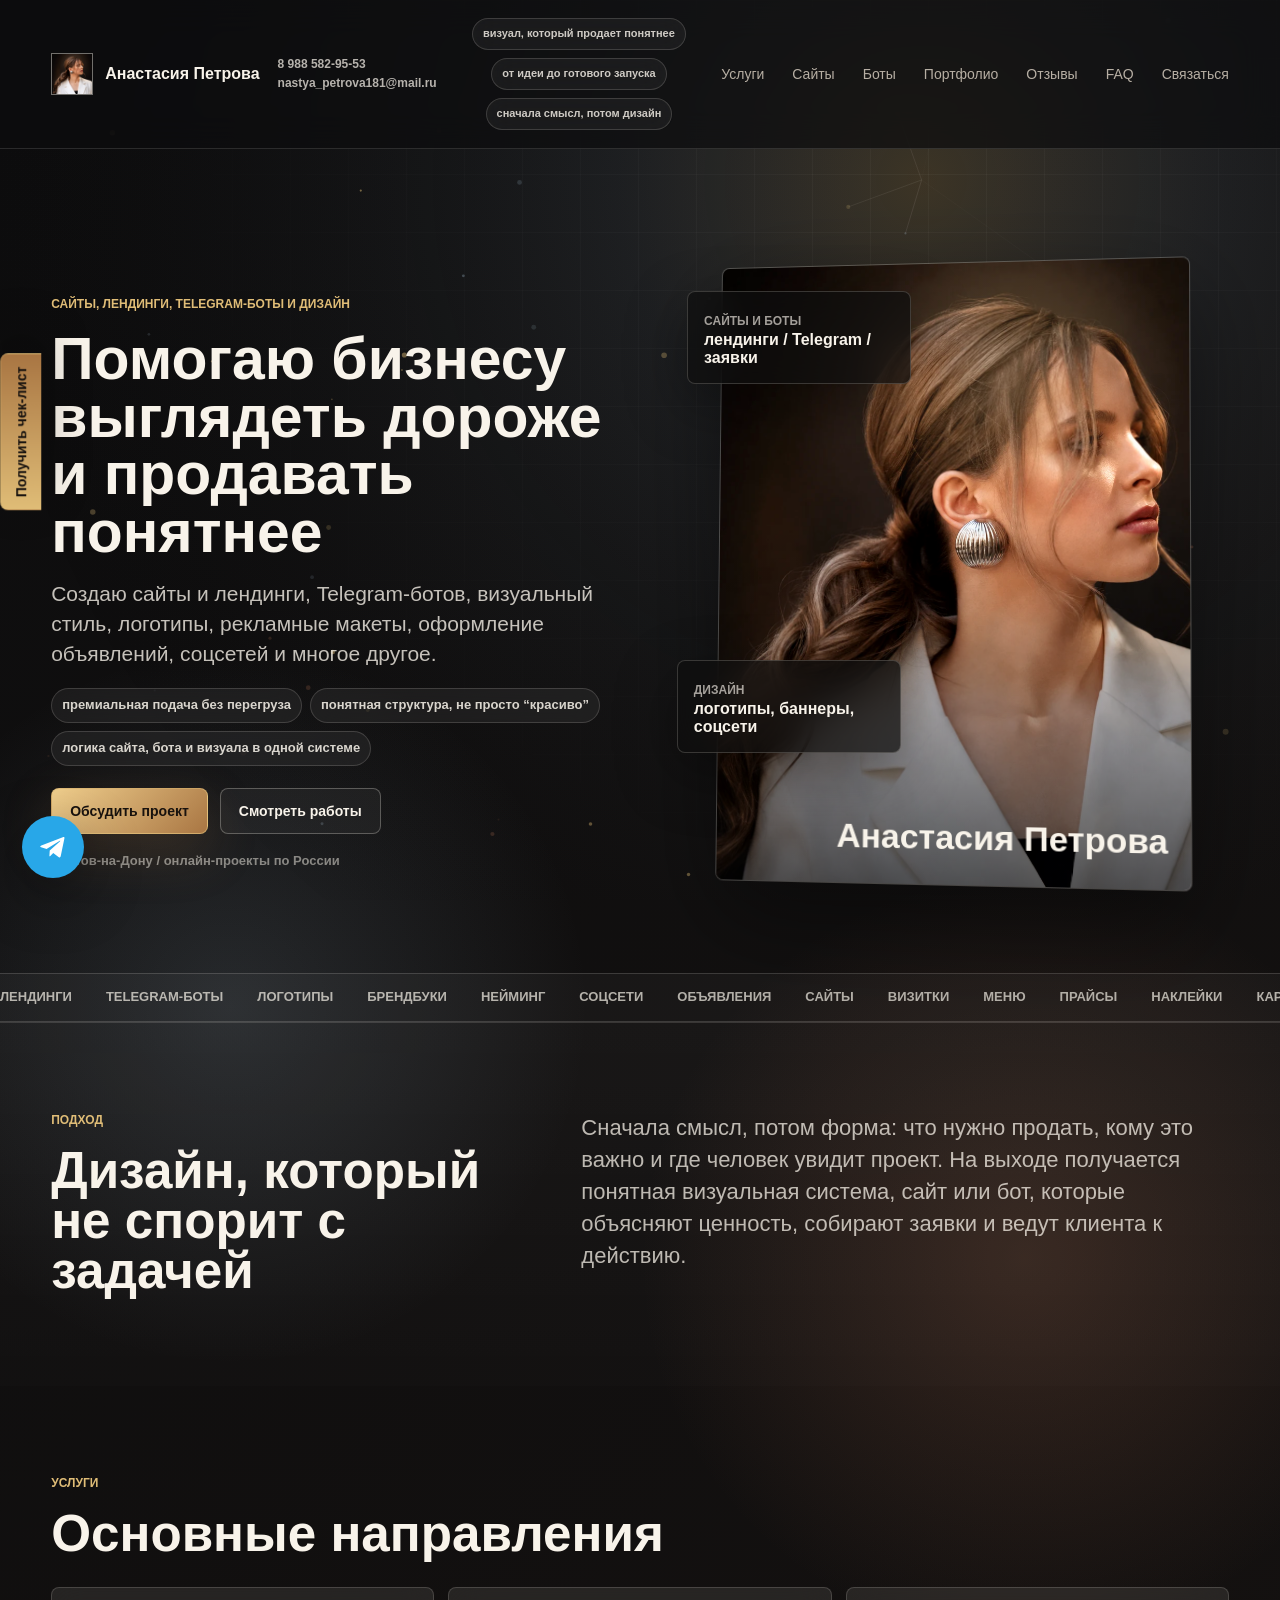
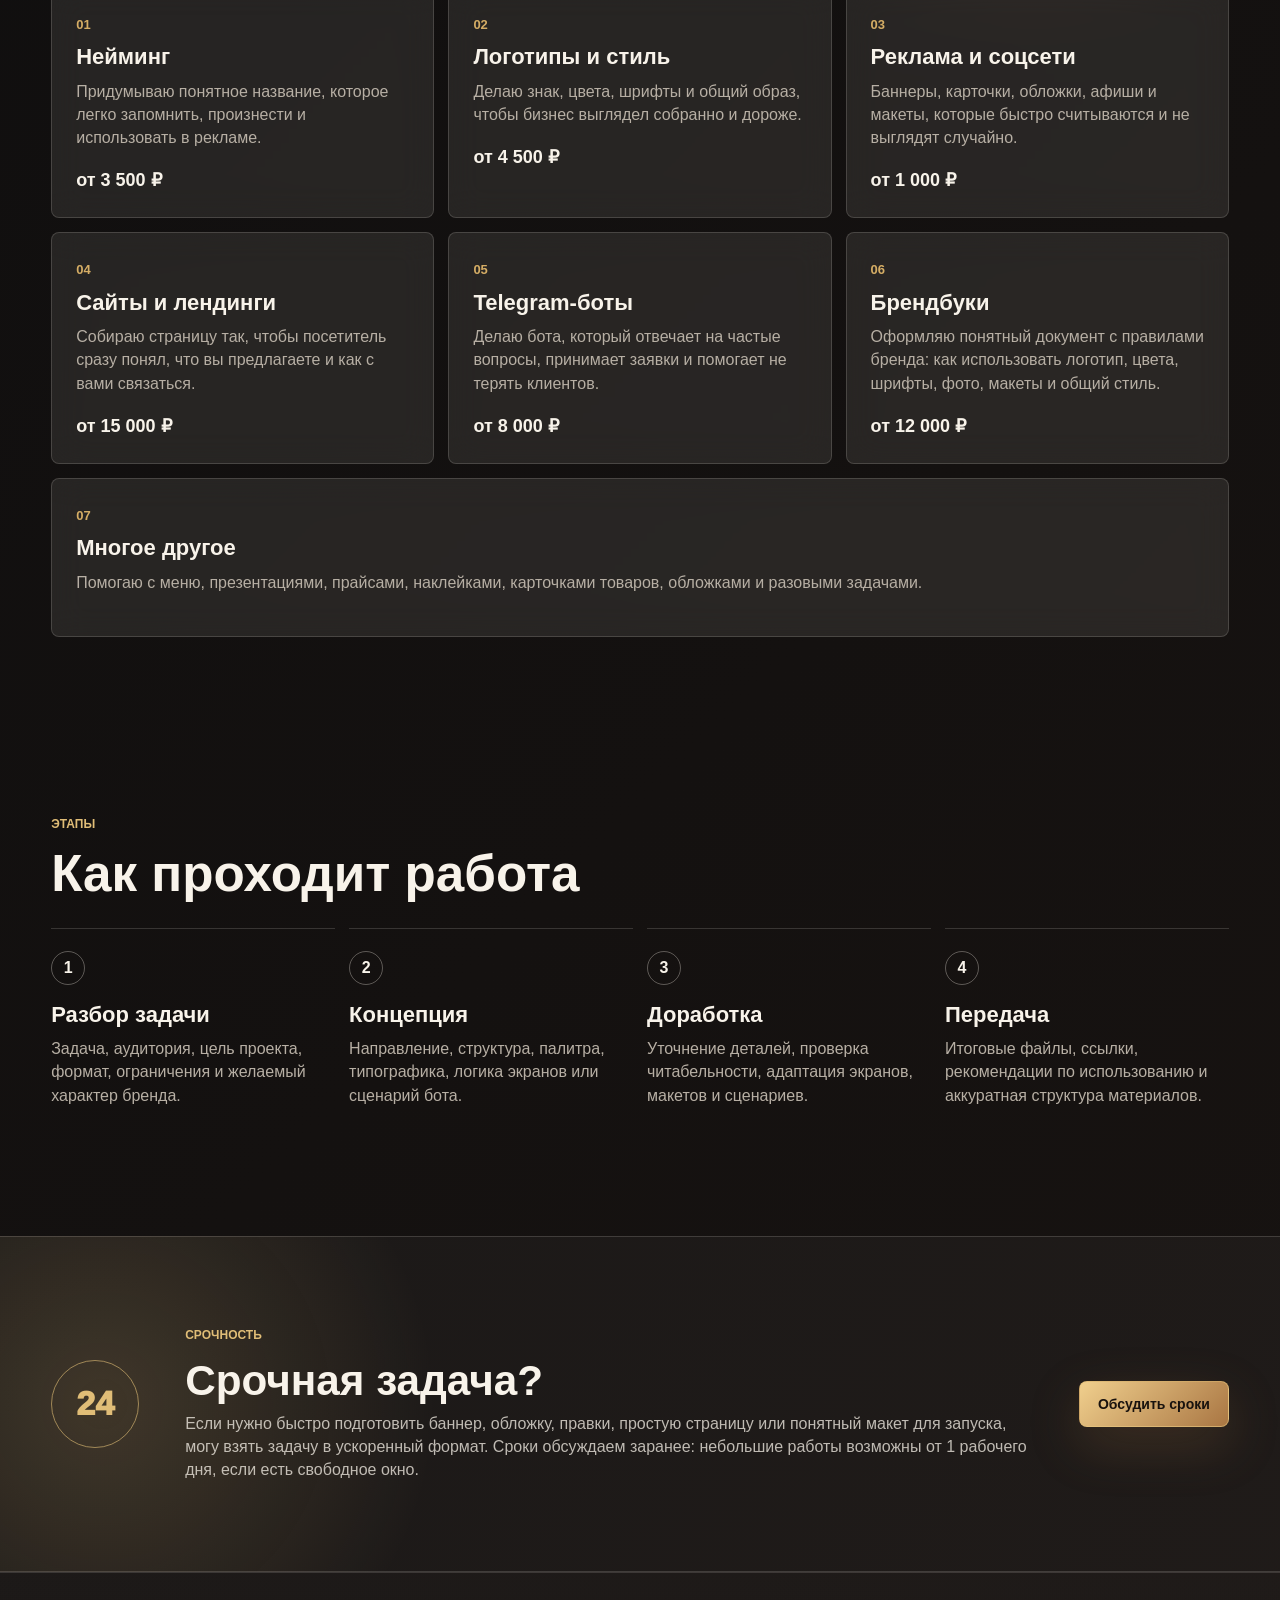
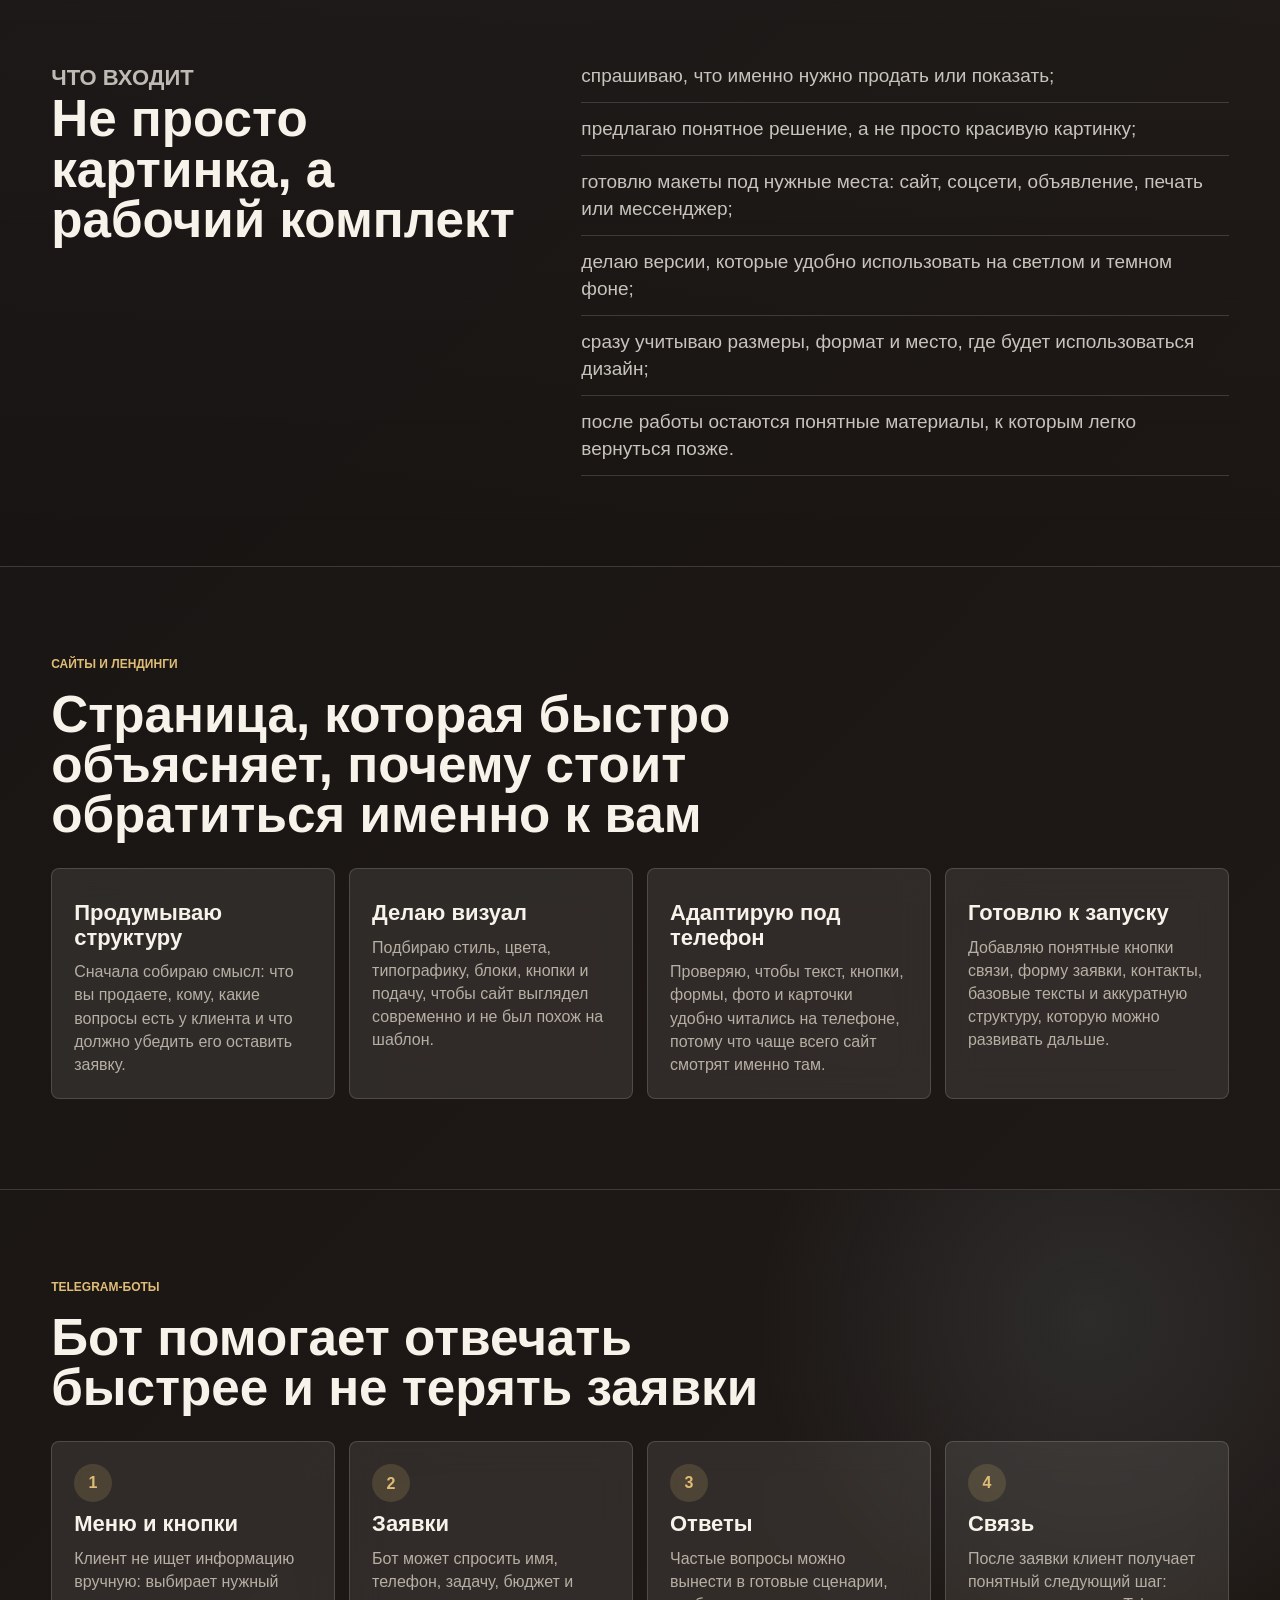
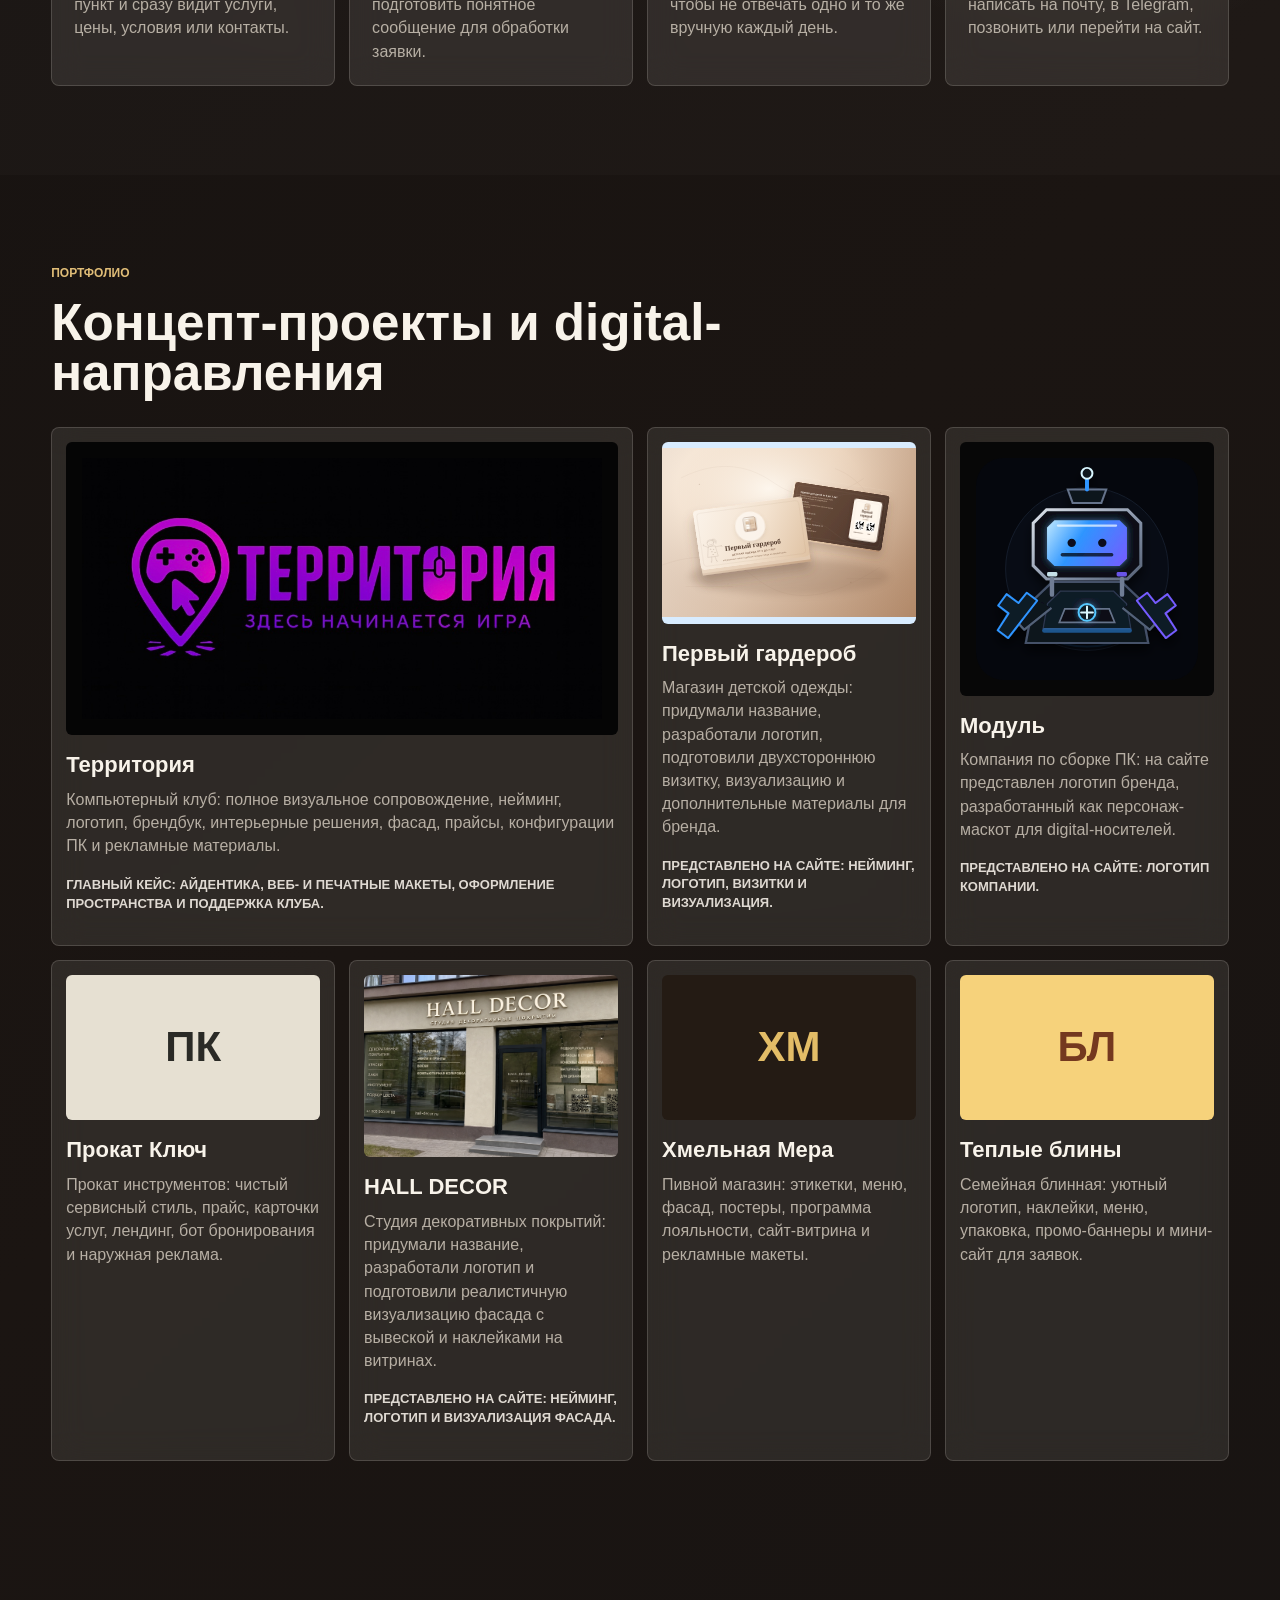
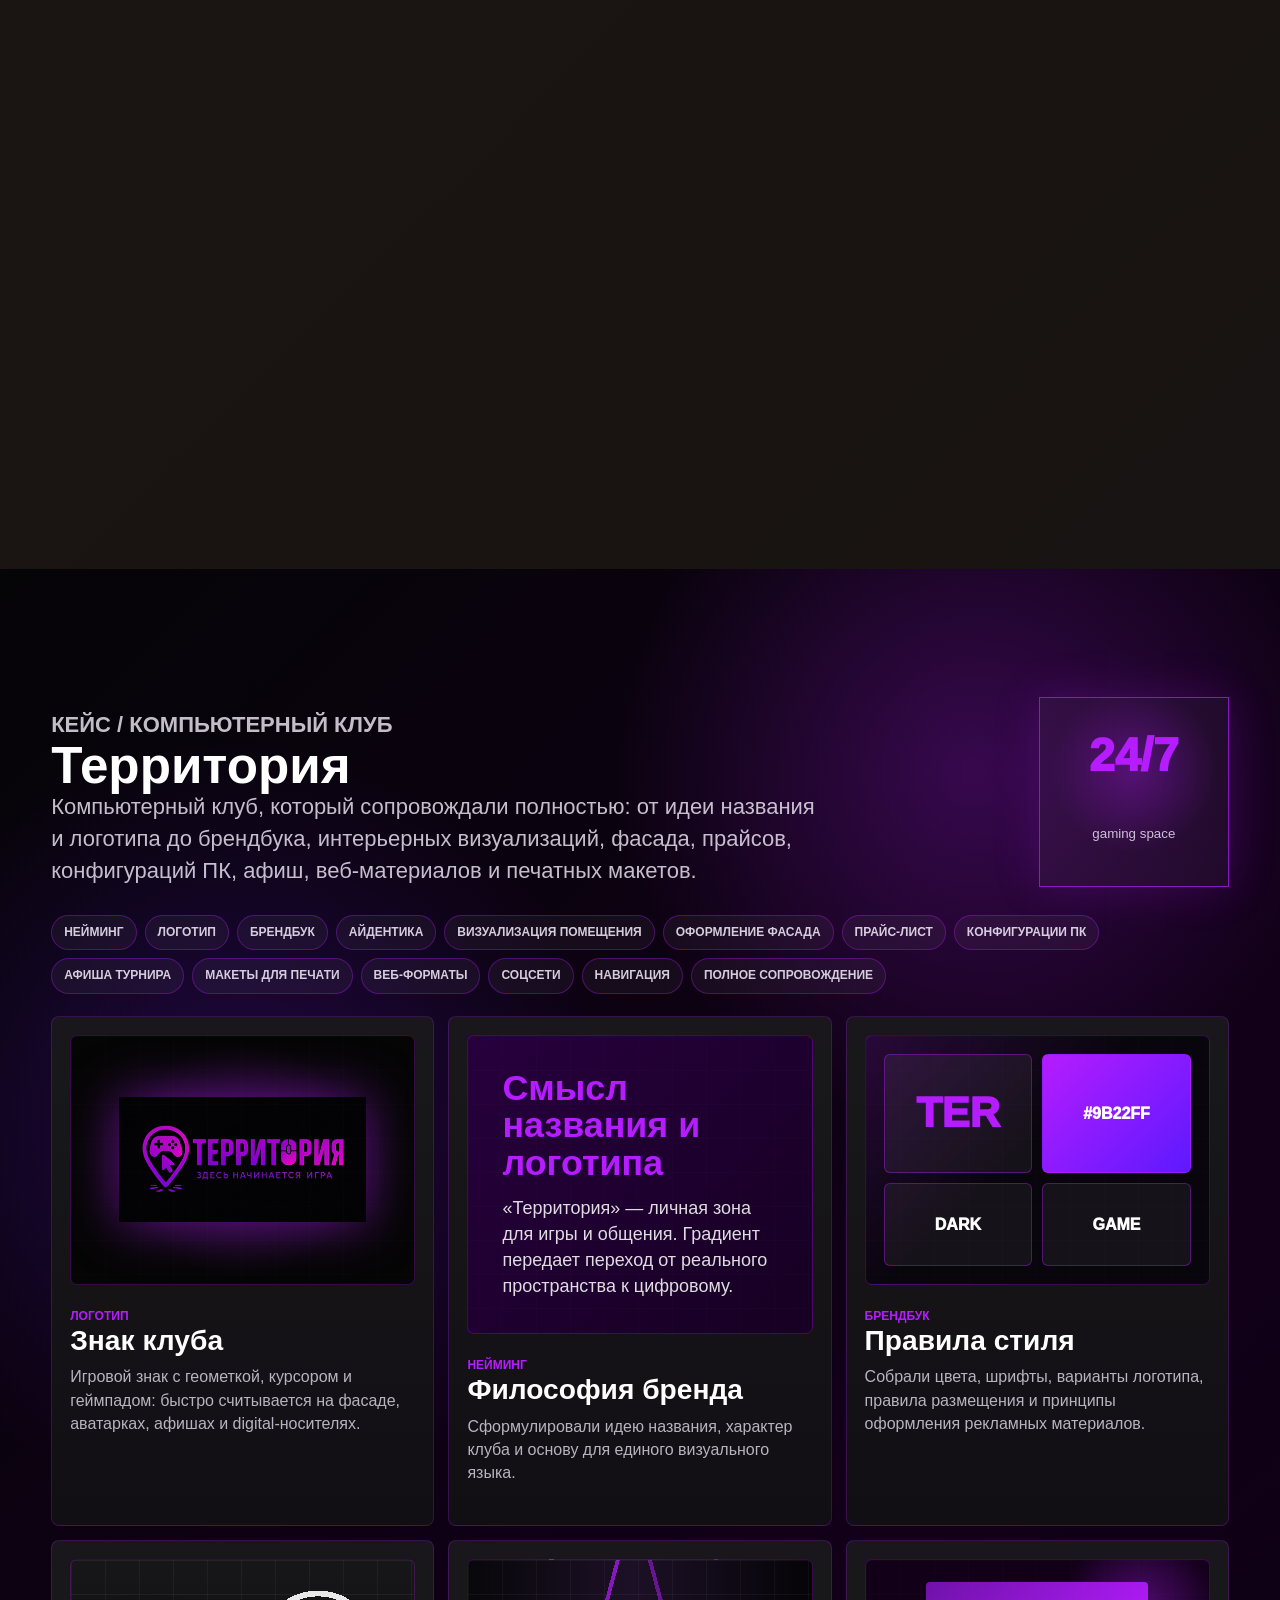
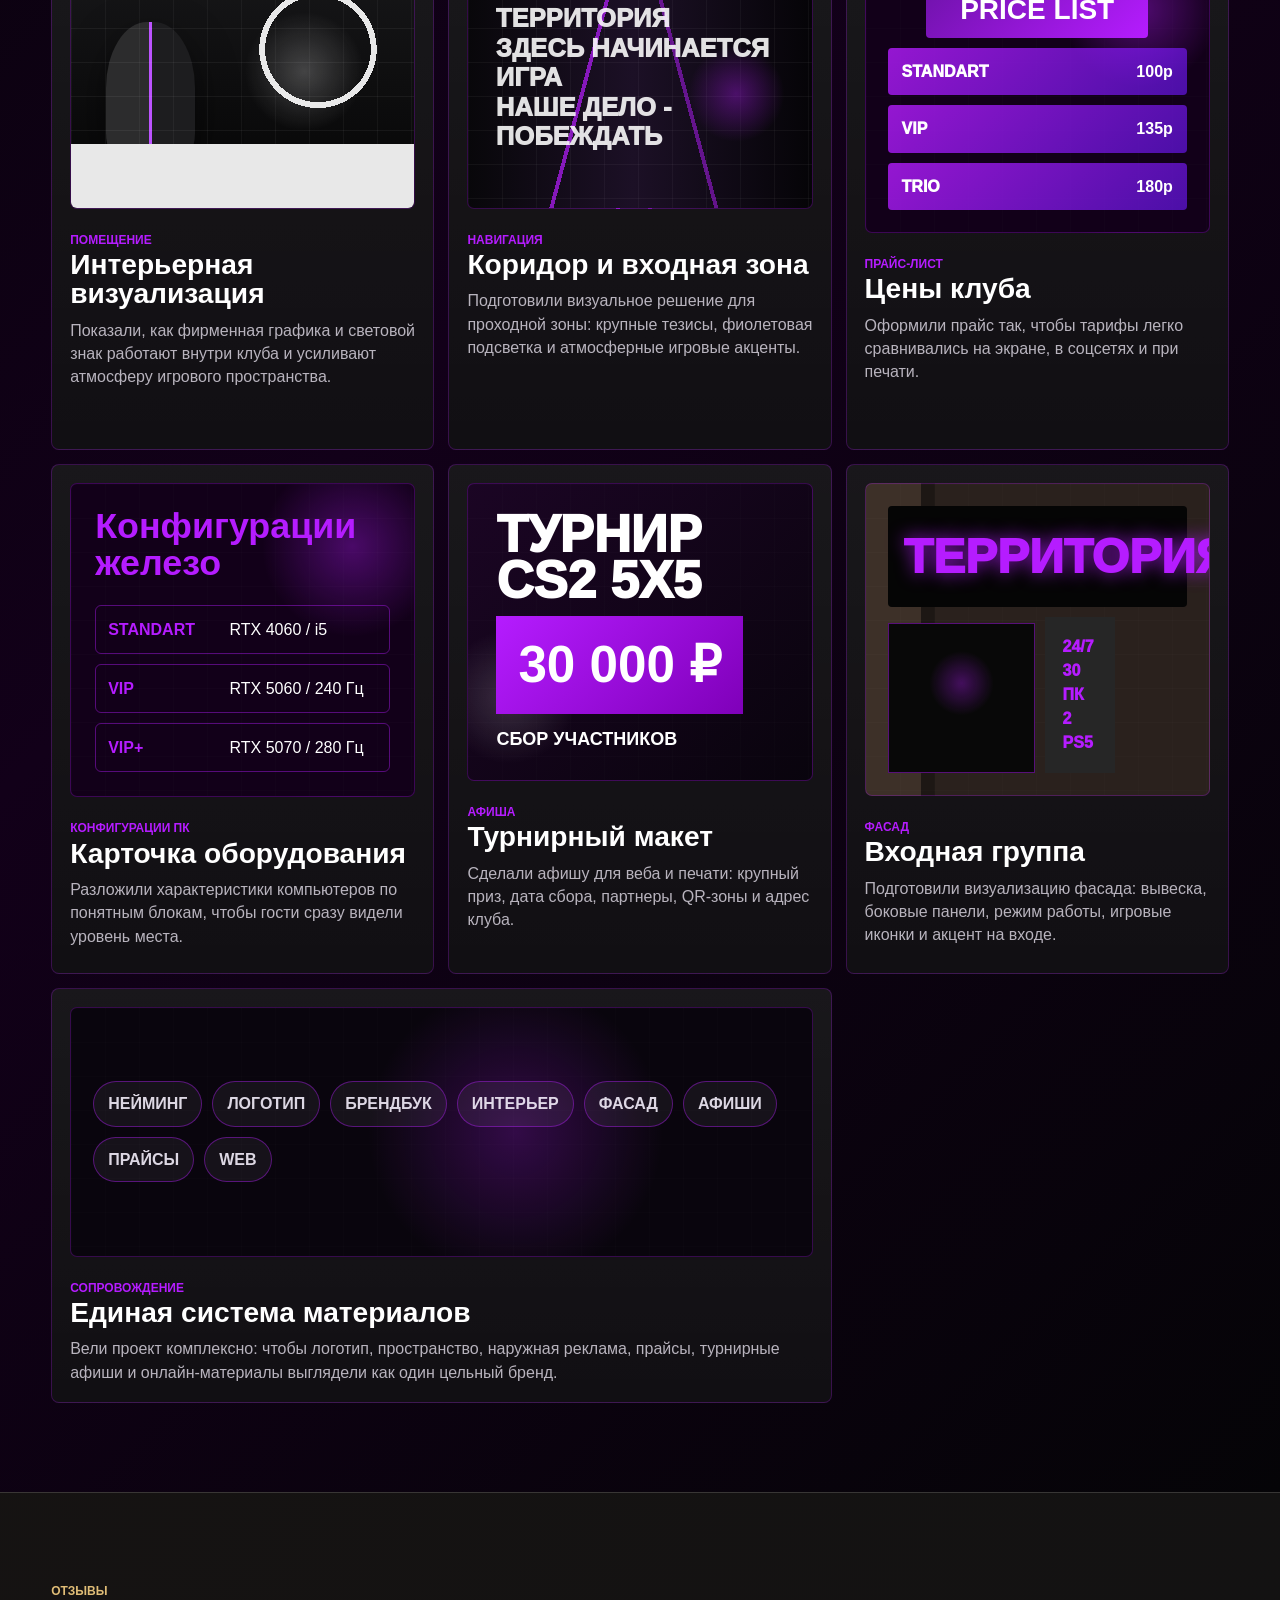
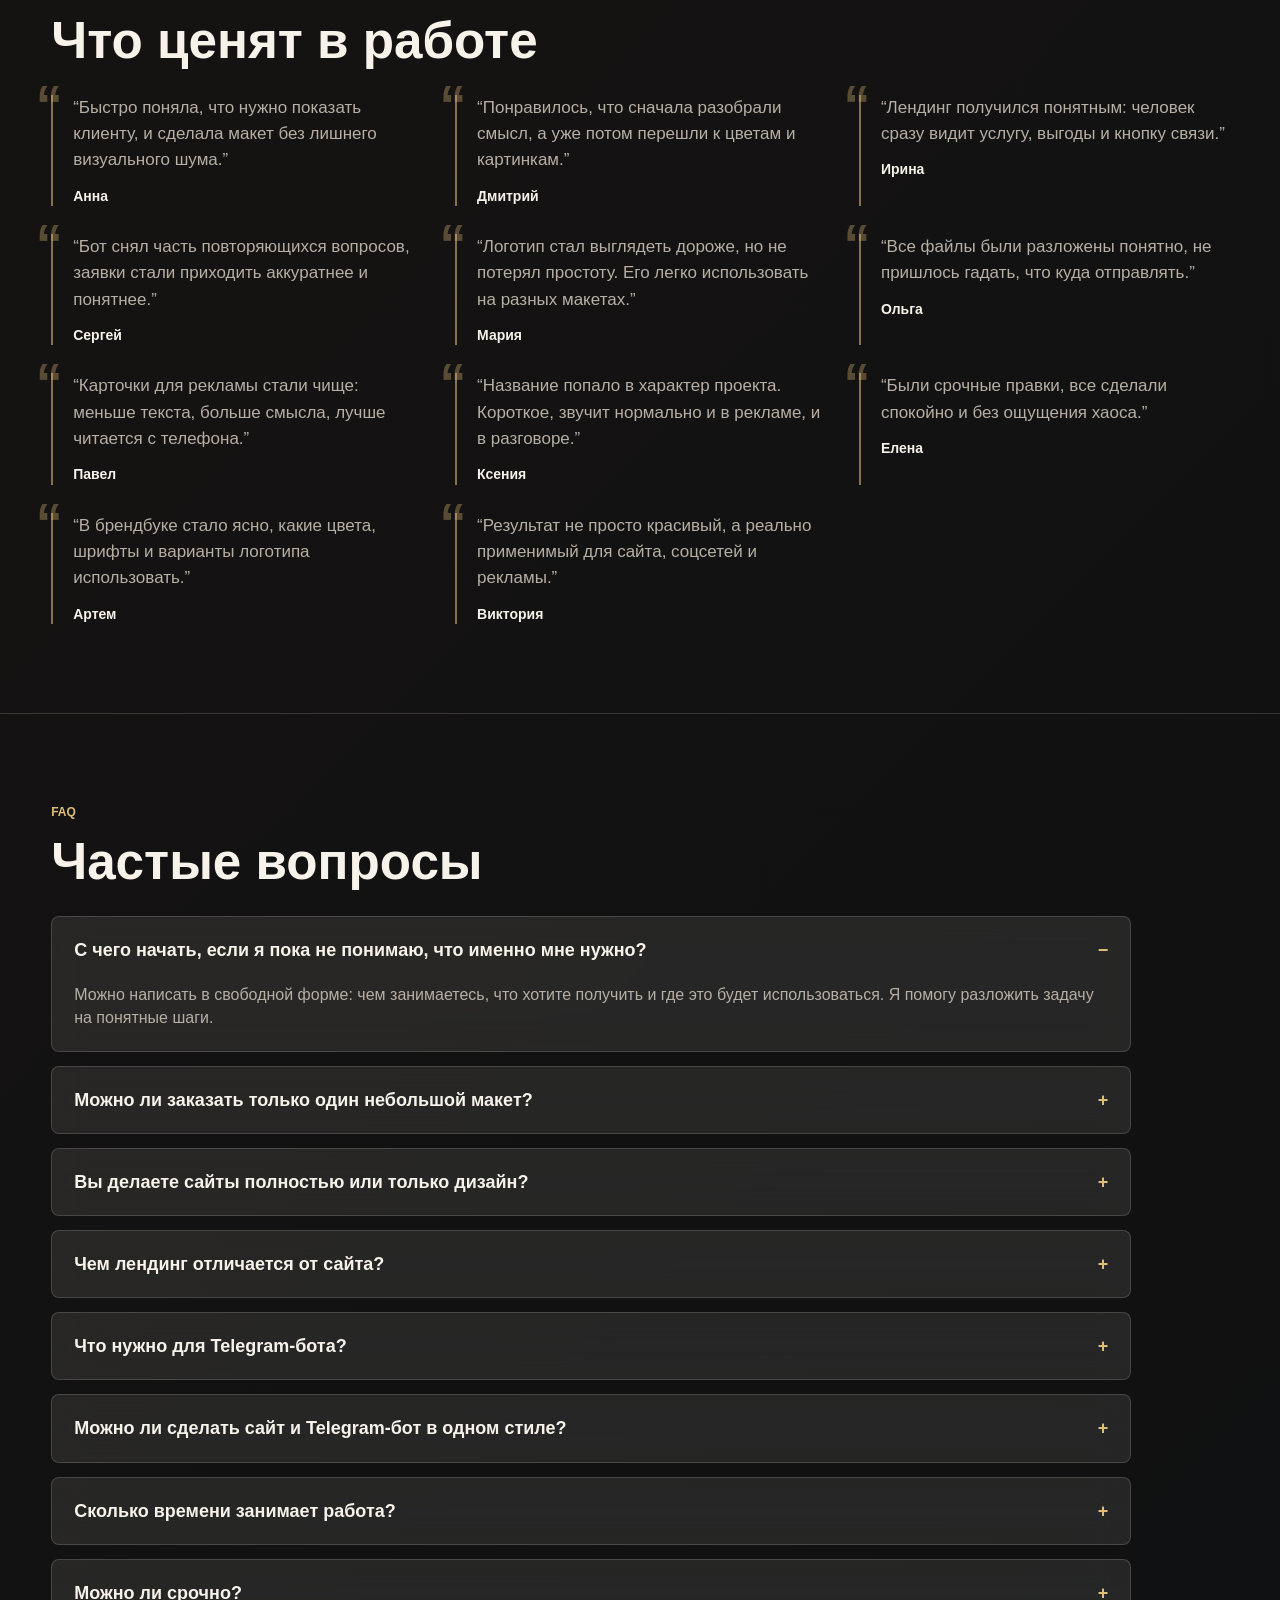
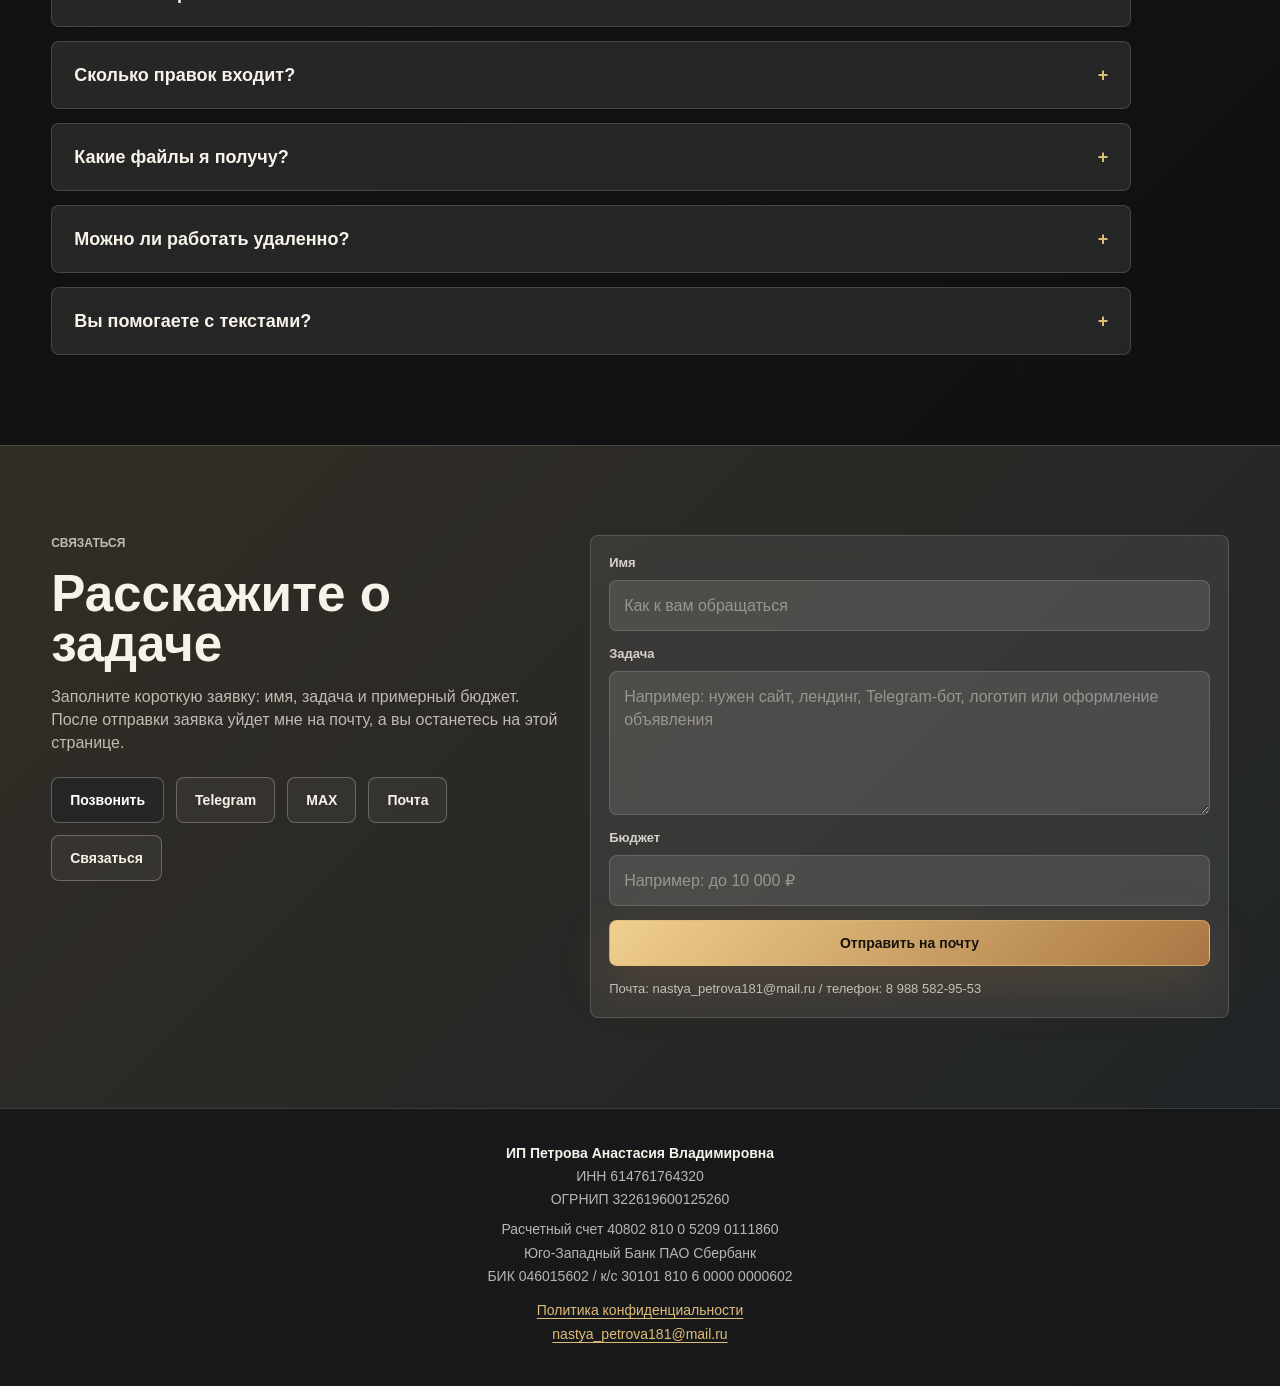
==== commit 47206f7d: "Replace main case with Territoria club" ====
--- a/index.html
+++ b/index.html
@@ -5,7 +5,7 @@
   <meta name="viewport" content="width=device-width, initial-scale=1">
   <title>Анастасия Петрова — сайты, боты и дизайн</title>
   <meta name="description" content="Сайты, лендинги, Telegram-боты и визуальный дизайн: нейминг, логотипы, айдентика, рекламные макеты, оформление объявлений и автоматизация. Ростов-на-Дону, удаленно по России.">
-  <link rel="stylesheet" href="styles.css?v=20260609-kids-card">
+  <link rel="stylesheet" href="styles.css?v=20260609-territoria-case">
 </head>
 <body>
   <canvas class="motion-bg" id="motion-bg" aria-hidden="true"></canvas>
@@ -286,22 +286,23 @@
         <h2>Концепт-проекты и digital-направления</h2>
       </div>
       <div class="portfolio-grid">
+        <article class="case-card case-club">
+          <div class="case-visual case-logo-preview"><img src="assets/territoria-logo.jpeg" alt="Логотип компьютерного клуба Территория"></div>
+          <h3>Территория</h3>
+          <p>Компьютерный клуб: полное визуальное сопровождение, нейминг, логотип, брендбук, интерьерные решения, фасад, прайсы, конфигурации ПК и рекламные материалы.</p>
+          <p class="case-note">Главный кейс: айдентика, веб- и печатные макеты, оформление пространства и поддержка клуба.</p>
+        </article>
+        <article class="case-card case-kids">
+          <div class="case-visual case-card-mockup-preview"><img src="assets/perviy-garderob-business-card-visualization.svg" alt="Визуализация визитки бренда Первый гардероб"></div>
+          <h3>Первый гардероб</h3>
+          <p>Магазин детской одежды: придумали название, разработали логотип, подготовили двухстороннюю визитку, визуализацию и дополнительные материалы для бренда.</p>
+          <p class="case-note">Представлено на сайте: нейминг, логотип, визитки и визуализация.</p>
+        </article>
         <article class="case-card case-pc">
           <div class="case-visual case-logo-preview"><img src="assets/stanciya-character-monitor.svg" alt="Логотип компании Модуль"></div>
           <h3>Модуль</h3>
           <p>Компания по сборке ПК: на сайте представлен логотип бренда, разработанный как персонаж-маскот для digital-носителей.</p>
           <p class="case-note">Представлено на сайте: логотип компании.</p>
-        </article>
-        <article class="case-card case-kids">
-          <div class="case-visual case-card-mockup-preview"><img src="assets/perviy-garderob-business-card-visualization.svg" alt="Визуализация визитки бренда Первый гардероб"></div>
-          <h3>Первый гардероб</h3>
-          <p>Магазин детской одежды: придумали название, разработали логотип, подготовили двухстороннюю визитку, визуализацию и дополнительные материалы для бренда.</p>
-          <p class="case-note">Представлено на сайте: нейминг, логотип, визитки и визуализация.</p>
-        </article>
-        <article class="case-card case-club">
-          <div class="case-visual case-logo-preview"><img src="assets/territoria-logo.jpeg" alt="Логотип компьютерного клуба Территория"></div>
-          <h3>Территория</h3>
-          <p>Логотип для компьютерного клуба «Территория»: яркий игровой знак и название для узнаваемого образа клуба.</p>
         </article>
         <article class="case-card case-tools">
           <div class="case-visual"><span>ПК</span></div>
@@ -360,129 +361,122 @@
       </div>
     </section>
 
-    <section class="section pc-case" id="pc-case">
-      <div class="pc-hero">
+    <section class="section pc-case territoria-case" id="pc-case">
+      <div class="pc-hero territoria-hero">
         <div>
-          <p class="eyebrow neon">Кейс / магазин сборки ПК</p>
-          <h2>Модуль</h2>
-          <p>Бренд для компании по сборке ПК. Характер: надежность, мощность, серьезная gaming-подача, холодные синие акценты и логотип-персонаж для сайта, аватарок и рекламных материалов.</p>
+          <p class="eyebrow neon">Кейс / компьютерный клуб</p>
+          <h2>Территория</h2>
+          <p>Компьютерный клуб, который сопровождали полностью: от идеи названия и логотипа до брендбука, интерьерных визуализаций, фасада, прайсов, конфигураций ПК, афиш, веб-материалов и печатных макетов.</p>
         </div>
         <div class="pc-badge">
-          <span>10%</span>
-          <small>за подписку</small>
+          <span>24/7</span>
+          <small>gaming space</small>
         </div>
       </div>
 
-      <div class="logo-options">
-        <article>
-          <div class="rig-logo mark-a"><img src="assets/stanciya-character-monitor.svg" alt=""></div>
-          <h3>Логотип</h3>
-          <p>Персонаж-маскот для сайта, аватарки и первого контакта с брендом.</p>
-        </article>
-        <article>
-          <div class="rig-logo mark-b"><img src="assets/stanciya-character-monitor.svg" alt=""></div>
-          <h3>Иконка</h3>
-          <p>Компактная подача для соцсетей, Telegram, карточек и рекламных макетов.</p>
-        </article>
-        <article>
-          <div class="rig-logo mark-c"><img src="assets/stanciya-character-monitor.svg" alt=""></div>
-          <h3>Носители</h3>
-          <p>Основа для наклеек, обложек, сертификатов сборки и оформления сервиса.</p>
-        </article>
-      </div>
-
-      <div class="brandbook">
-        <article class="brand-panel">
-          <span class="mini-label">Название</span>
-          <h3>Модуль</h3>
-          <p>Название говорит о сборке из комплектующих: каждый модуль подбирается под задачу, бюджет и нужную мощность.</p>
-        </article>
-        <article class="brand-panel palette-panel">
-          <span class="mini-label">Палитра</span>
-          <div class="swatches">
-            <span style="--c:#070707">#070707</span>
-            <span style="--c:#caff00">#CAFF00</span>
-            <span style="--c:#f4f4ef">#F4F4EF</span>
-            <span style="--c:#7b7f86">#7B7F86</span>
+      <div class="territoria-scope" aria-label="Виды работ для кейса Территория">
+        <span>нейминг</span>
+        <span>логотип</span>
+        <span>брендбук</span>
+        <span>айдентика</span>
+        <span>визуализация помещения</span>
+        <span>оформление фасада</span>
+        <span>прайс-лист</span>
+        <span>конфигурации ПК</span>
+        <span>афиша турнира</span>
+        <span>макеты для печати</span>
+        <span>веб-форматы</span>
+        <span>соцсети</span>
+        <span>навигация</span>
+        <span>полное сопровождение</span>
+      </div>
+
+      <div class="territoria-gallery">
+        <article class="territoria-work-card">
+          <div class="territoria-preview visual-logo"><img src="assets/territoria-logo.jpeg" alt=""></div>
+          <span class="mini-label">Логотип</span>
+          <h3>Знак клуба</h3>
+          <p>Игровой знак с геометкой, курсором и геймпадом: быстро считывается на фасаде, аватарках, афишах и digital-носителях.</p>
+        </article>
+        <article class="territoria-work-card">
+          <div class="territoria-preview visual-meaning">
+            <h4>Смысл названия и логотипа</h4>
+            <p>«Территория» — личная зона для игры и общения. Градиент передает переход от реального пространства к цифровому.</p>
           </div>
-        </article>
-        <article class="brand-panel">
-          <span class="mini-label">Слоган</span>
-          <h3>Собираем мощность под твою задачу</h3>
-          <p>Короткая фраза для фасада, рекламы, карточек услуг и постов.</p>
-        </article>
-      </div>
-
-      <div class="pc-assets">
-        <article class="asset tg-banner">
-          <div class="asset-text">
-            <span class="mini-label">Telegram-акция</span>
-            <h3>Подпишись на канал и получи скидку 10%</h3>
-            <p>Сборка ПК, апгрейд, диагностика и честный подбор комплектующих.</p>
-            <strong>@modul_pc</strong>
+          <span class="mini-label">Нейминг</span>
+          <h3>Философия бренда</h3>
+          <p>Сформулировали идею названия, характер клуба и основу для единого визуального языка.</p>
+        </article>
+        <article class="territoria-work-card">
+          <div class="territoria-preview visual-brandbook">
+            <span>TER</span><span>#9b22ff</span><span>dark</span><span>game</span>
           </div>
-          <div class="qr">QR</div>
-        </article>
-
-        <article class="asset facade">
-          <span class="mini-label">Рекламный фасад 4 x 2.5 м</span>
-          <div class="facade-board">
-            <div class="facade-left">
-              <div class="rig-logo small"><img src="assets/stanciya-character-monitor.svg" alt=""></div>
-              <strong>Модуль</strong>
-              <span>сборка ПК / апгрейд / ремонт</span>
-            </div>
-            <div class="door" aria-label="стандартная дверь"></div>
-            <div class="facade-right">
-              <b>Мощные ПК<br>под твой бюджет</b>
-              <small>от заявки до готовой сборки</small>
-            </div>
+          <span class="mini-label">Брендбук</span>
+          <h3>Правила стиля</h3>
+          <p>Собрали цвета, шрифты, варианты логотипа, правила размещения и принципы оформления рекламных материалов.</p>
+        </article>
+        <article class="territoria-work-card">
+          <div class="territoria-preview visual-room visual-room-one" aria-hidden="true"></div>
+          <span class="mini-label">Помещение</span>
+          <h3>Интерьерная визуализация</h3>
+          <p>Показали, как фирменная графика и световой знак работают внутри клуба и усиливают атмосферу игрового пространства.</p>
+        </article>
+        <article class="territoria-work-card">
+          <div class="territoria-preview visual-room visual-room-two" aria-hidden="true"></div>
+          <span class="mini-label">Навигация</span>
+          <h3>Коридор и входная зона</h3>
+          <p>Подготовили визуальное решение для проходной зоны: крупные тезисы, фиолетовая подсветка и атмосферные игровые акценты.</p>
+        </article>
+        <article class="territoria-work-card">
+          <div class="territoria-preview visual-price">
+            <strong>PRICE LIST</strong>
+            <div><span>STANDART</span><b>100р</b></div>
+            <div><span>VIP</span><b>135р</b></div>
+            <div><span>TRIO</span><b>180р</b></div>
           </div>
-        </article>
-
-        <article class="asset avito-cover">
-          <span class="mini-label">Обложка объявления</span>
-          <h3>Соберем игровой ПК под бюджет</h3>
-          <p>Подбор комплектующих, сборка, кабель-менеджмент, тесты и гарантия.</p>
-          <div class="cover-specs">
-            <span>игры</span>
-            <span>стримы</span>
-            <span>работа</span>
+          <span class="mini-label">Прайс-лист</span>
+          <h3>Цены клуба</h3>
+          <p>Оформили прайс так, чтобы тарифы легко сравнивались на экране, в соцсетях и при печати.</p>
+        </article>
+        <article class="territoria-work-card">
+          <div class="territoria-preview visual-config">
+            <h4>Конфигурации железо</h4>
+            <div><b>STANDART</b><span>RTX 4060 / i5</span></div>
+            <div><b>VIP</b><span>RTX 5060 / 240 Гц</span></div>
+            <div><b>VIP+</b><span>RTX 5070 / 280 Гц</span></div>
           </div>
-        </article>
-
-        <article class="asset certificate">
-          <span class="mini-label">Сертификат сборки</span>
-          <h3>Карта готового ПК</h3>
-          <dl>
-            <div><dt>Сборка</dt><dd>KR-142</dd></div>
-            <div><dt>Тест</dt><dd>пройден</dd></div>
-            <div><dt>Гарантия</dt><dd>12 мес.</dd></div>
-          </dl>
-        </article>
-
-        <article class="asset stickers">
-          <span class="mini-label">Стикеры</span>
-          <div class="sticker-row">
-            <span>TESTED</span>
-            <span>М</span>
-            <span>СОБРАНО</span>
-            <span>10%</span>
+          <span class="mini-label">Конфигурации ПК</span>
+          <h3>Карточка оборудования</h3>
+          <p>Разложили характеристики компьютеров по понятным блокам, чтобы гости сразу видели уровень места.</p>
+        </article>
+        <article class="territoria-work-card">
+          <div class="territoria-preview visual-tournament">
+            <span>Турнир CS2 5x5</span>
+            <strong>30 000 ₽</strong>
+            <small>сбор участников</small>
           </div>
-        </article>
-      </div>
-
-      <div class="asset-files">
-        <span class="mini-label">Векторные файлы</span>
-        <div>
-          <a href="assets/stanciya-character-monitor.svg" target="_blank">Логотип</a>
-          <a href="assets/kislorod-rig-brandbook.svg" target="_blank">Брендбук</a>
-          <a href="assets/kislorod-rig-tg-banner.svg" target="_blank">TG-акция</a>
-          <a href="assets/kislorod-rig-facade-4x2-5.svg" target="_blank">Фасад</a>
-          <a href="assets/kislorod-rig-avito-cover.svg" target="_blank">Обложка</a>
-          <a href="assets/kislorod-rig-certificate.svg" target="_blank">Сертификат</a>
-          <a href="assets/kislorod-rig-stickers.svg" target="_blank">Стикеры</a>
-        </div>
+          <span class="mini-label">Афиша</span>
+          <h3>Турнирный макет</h3>
+          <p>Сделали афишу для веба и печати: крупный приз, дата сбора, партнеры, QR-зоны и адрес клуба.</p>
+        </article>
+        <article class="territoria-work-card">
+          <div class="territoria-preview visual-facade">
+            <div class="facade-sign">ТЕРРИТОРИЯ</div>
+            <div class="facade-door"></div>
+            <div class="facade-side">24/7<br>30 ПК<br>2 PS5</div>
+          </div>
+          <span class="mini-label">Фасад</span>
+          <h3>Входная группа</h3>
+          <p>Подготовили визуализацию фасада: вывеска, боковые панели, режим работы, игровые иконки и акцент на входе.</p>
+        </article>
+        <article class="territoria-work-card territoria-work-card-wide">
+          <div class="territoria-preview visual-support">
+            <span>нейминг</span><span>логотип</span><span>брендбук</span><span>интерьер</span><span>фасад</span><span>афиши</span><span>прайсы</span><span>web</span>
+          </div>
+          <span class="mini-label">Сопровождение</span>
+          <h3>Единая система материалов</h3>
+          <p>Вели проект комплексно: чтобы логотип, пространство, наружная реклама, прайсы, турнирные афиши и онлайн-материалы выглядели как один цельный бренд.</p>
+        </article>
       </div>
     </section>
 
--- a/styles.css
+++ b/styles.css
@@ -1166,6 +1166,417 @@
   color: var(--neon);
   font-size: 13px;
   font-weight: 900;
+}
+
+.territoria-case {
+  --territoria-purple: #b51cff;
+  --territoria-violet: #6e18ff;
+  --territoria-deep: #120019;
+  --territoria-ink: #f8f2ff;
+  background:
+    radial-gradient(circle at 76% 8%, rgba(181, 28, 255, 0.25), transparent 28vw),
+    radial-gradient(circle at 18% 22%, rgba(110, 24, 255, 0.22), transparent 30vw),
+    linear-gradient(135deg, #050407 0%, #120019 48%, #050407 100%);
+}
+
+.territoria-case .eyebrow,
+.territoria-case .mini-label,
+.territoria-case .neon {
+  color: var(--territoria-purple);
+}
+
+.territoria-case .pc-hero p {
+  color: rgba(248, 242, 255, 0.78);
+}
+
+.territoria-case .pc-badge {
+  border-color: rgba(181, 28, 255, 0.7);
+  color: #fff;
+  background:
+    radial-gradient(circle at 50% 38%, rgba(181, 28, 255, 0.3), transparent 55%),
+    rgba(255, 255, 255, 0.03);
+  box-shadow: 0 0 44px rgba(181, 28, 255, 0.2);
+}
+
+.territoria-case .pc-badge span {
+  color: var(--territoria-purple);
+  font-size: 46px;
+}
+
+.territoria-case .pc-badge small {
+  margin-top: -32px;
+  color: rgba(248, 242, 255, 0.78);
+}
+
+.territoria-scope {
+  display: flex;
+  flex-wrap: wrap;
+  gap: 8px;
+  margin: 0 0 22px;
+}
+
+.territoria-scope span {
+  border: 1px solid rgba(181, 28, 255, 0.34);
+  border-radius: 999px;
+  padding: 8px 12px;
+  color: rgba(248, 242, 255, 0.84);
+  background: rgba(255, 255, 255, 0.045);
+  font-size: 12px;
+  font-weight: 900;
+  text-transform: uppercase;
+}
+
+.territoria-gallery {
+  display: grid;
+  grid-template-columns: repeat(3, minmax(0, 1fr));
+  gap: 14px;
+}
+
+.territoria-work-card {
+  min-height: 510px;
+  border: 1px solid rgba(181, 28, 255, 0.24);
+  border-radius: var(--radius);
+  background:
+    linear-gradient(180deg, rgba(255, 255, 255, 0.06), rgba(255, 255, 255, 0.025)),
+    #0b090d;
+  padding: 18px;
+  overflow: hidden;
+}
+
+.territoria-work-card h3 {
+  margin: 0 0 10px;
+  color: #fff;
+  font-size: clamp(22px, 2.2vw, 31px);
+  line-height: 1.05;
+}
+
+.territoria-work-card p {
+  margin: 0;
+  color: rgba(248, 242, 255, 0.72);
+  font-size: 16px;
+}
+
+.territoria-work-card-wide {
+  grid-column: span 2;
+  min-height: 360px;
+}
+
+.territoria-preview {
+  position: relative;
+  display: grid;
+  min-height: 250px;
+  margin-bottom: 18px;
+  border: 1px solid rgba(181, 28, 255, 0.26);
+  border-radius: 7px;
+  overflow: hidden;
+  background: #070407;
+}
+
+.territoria-preview::after {
+  content: "";
+  position: absolute;
+  inset: 0;
+  pointer-events: none;
+  background:
+    linear-gradient(rgba(255, 255, 255, 0.055) 1px, transparent 1px),
+    linear-gradient(90deg, rgba(255, 255, 255, 0.045) 1px, transparent 1px);
+  background-size: 34px 34px;
+  opacity: 0.28;
+}
+
+.visual-logo {
+  place-items: center;
+  background:
+    radial-gradient(circle at 50% 50%, rgba(181, 28, 255, 0.2), transparent 56%),
+    #050505;
+}
+
+.visual-logo img {
+  display: block;
+  width: min(72%, 270px);
+  height: min(72%, 270px);
+  object-fit: contain;
+  filter: drop-shadow(0 0 26px rgba(181, 28, 255, 0.55));
+}
+
+.visual-meaning {
+  align-content: start;
+  padding: 34px;
+  background: linear-gradient(135deg, #27003d, #160022);
+}
+
+.visual-meaning h4,
+.visual-config h4 {
+  position: relative;
+  z-index: 1;
+  margin: 0 0 12px;
+  color: var(--territoria-purple);
+  font-size: clamp(24px, 2.8vw, 42px);
+  line-height: 1.05;
+}
+
+.visual-meaning p {
+  position: relative;
+  z-index: 1;
+  max-width: 640px;
+  color: rgba(255, 255, 255, 0.86);
+  font-size: 18px;
+}
+
+.visual-brandbook {
+  grid-template-columns: repeat(2, 1fr);
+  gap: 10px;
+  padding: 18px;
+  background:
+    linear-gradient(135deg, rgba(181, 28, 255, 0.18), transparent 45%),
+    #09050d;
+}
+
+.visual-brandbook span {
+  position: relative;
+  z-index: 1;
+  display: grid;
+  place-items: center;
+  border: 1px solid rgba(181, 28, 255, 0.4);
+  border-radius: 6px;
+  color: #fff;
+  background: rgba(255, 255, 255, 0.055);
+  font-weight: 950;
+  text-transform: uppercase;
+}
+
+.visual-brandbook span:nth-child(1) {
+  color: var(--territoria-purple);
+  font-size: 42px;
+}
+
+.visual-brandbook span:nth-child(2) {
+  color: #fff;
+  background: linear-gradient(135deg, #b51cff, #5d19ff);
+}
+
+.visual-room {
+  background:
+    radial-gradient(circle at 68% 45%, rgba(255, 255, 255, 0.22), transparent 22%),
+    linear-gradient(180deg, #171719, #050505);
+}
+
+.visual-room-one::before {
+  content: "";
+  position: absolute;
+  left: 10%;
+  bottom: 17%;
+  width: 26%;
+  height: 58%;
+  border-radius: 46% 46% 22% 22%;
+  background:
+    linear-gradient(90deg, #2c2c2d 0 48%, #bc53ff 48% 52%, #1d1d1f 52%),
+    #202124;
+  box-shadow:
+    120px 4px 0 -52px rgba(255, 255, 255, 0.14),
+    0 18px 40px rgba(0, 0, 0, 0.55);
+}
+
+.visual-room-one::after {
+  background:
+    linear-gradient(to top, #e8e8e8 0 26%, transparent 26%),
+    radial-gradient(circle at 72% 36%, transparent 0 18%, rgba(255, 255, 255, 0.9) 18% 20%, transparent 20%),
+    linear-gradient(rgba(255, 255, 255, 0.055) 1px, transparent 1px),
+    linear-gradient(90deg, rgba(255, 255, 255, 0.045) 1px, transparent 1px);
+  background-size: auto, auto, 34px 34px, 34px 34px;
+  opacity: 1;
+}
+
+.visual-room-two {
+  background:
+    linear-gradient(105deg, transparent 0 36%, rgba(181, 28, 255, 0.7) 36% 37%, transparent 37%),
+    linear-gradient(75deg, transparent 0 60%, rgba(181, 28, 255, 0.5) 60% 61%, transparent 61%),
+    linear-gradient(90deg, #08070a, #1c1026 48%, #050407);
+}
+
+.visual-room-two::before {
+  content: "ТЕРРИТОРИЯ\A ЗДЕСЬ НАЧИНАЕТСЯ ИГРА\A НАШЕ ДЕЛО - ПОБЕЖДАТЬ";
+  white-space: pre-line;
+  position: absolute;
+  left: 8%;
+  top: 18%;
+  z-index: 1;
+  color: rgba(255, 255, 255, 0.88);
+  font-size: clamp(16px, 2vw, 28px);
+  font-weight: 950;
+  line-height: 1.15;
+}
+
+.visual-room-two::after {
+  background:
+    radial-gradient(circle at 78% 54%, rgba(181, 28, 255, 0.36), transparent 16%),
+    linear-gradient(rgba(255, 255, 255, 0.045) 1px, transparent 1px),
+    linear-gradient(90deg, rgba(255, 255, 255, 0.04) 1px, transparent 1px);
+  background-size: auto, 34px 34px, 34px 34px;
+  opacity: 1;
+}
+
+.visual-price {
+  align-content: start;
+  gap: 10px;
+  padding: 22px;
+  background:
+    radial-gradient(circle at 80% 18%, rgba(181, 28, 255, 0.38), transparent 22%),
+    #120019;
+}
+
+.visual-price strong {
+  position: relative;
+  z-index: 1;
+  justify-self: center;
+  padding: 8px 34px;
+  border-radius: 4px;
+  background: linear-gradient(135deg, #6f12aa, #b51cff);
+  color: #fff;
+  font-size: 28px;
+}
+
+.visual-price div {
+  position: relative;
+  z-index: 1;
+  display: flex;
+  justify-content: space-between;
+  gap: 18px;
+  border-radius: 4px;
+  padding: 12px 14px;
+  background: linear-gradient(135deg, rgba(181, 28, 255, 0.8), rgba(110, 24, 255, 0.62));
+  color: #fff;
+  font-weight: 950;
+}
+
+.visual-config {
+  align-content: start;
+  gap: 10px;
+  padding: 24px;
+  background:
+    radial-gradient(circle at 82% 20%, rgba(181, 28, 255, 0.34), transparent 24%),
+    #120019;
+}
+
+.visual-config div {
+  position: relative;
+  z-index: 1;
+  display: grid;
+  grid-template-columns: 0.74fr 1fr;
+  gap: 12px;
+  border: 1px solid rgba(181, 28, 255, 0.42);
+  border-radius: 6px;
+  padding: 12px;
+  color: #fff;
+}
+
+.visual-config b {
+  color: var(--territoria-purple);
+}
+
+.visual-tournament {
+  align-content: center;
+  gap: 12px;
+  padding: 28px;
+  background:
+    radial-gradient(circle at 12% 72%, rgba(255, 255, 255, 0.16), transparent 18%),
+    linear-gradient(135deg, #1b0524, #09040d);
+}
+
+.visual-tournament span,
+.visual-tournament strong,
+.visual-tournament small {
+  position: relative;
+  z-index: 1;
+  color: #fff;
+  text-transform: uppercase;
+}
+
+.visual-tournament span {
+  max-width: 360px;
+  font-size: clamp(32px, 4vw, 60px);
+  font-weight: 950;
+  line-height: 0.9;
+}
+
+.visual-tournament strong {
+  width: max-content;
+  padding: 12px 22px;
+  background: linear-gradient(135deg, #b51cff, #7f00b9);
+  font-size: clamp(30px, 4vw, 58px);
+}
+
+.visual-tournament small {
+  font-size: 18px;
+  font-weight: 900;
+}
+
+.visual-facade {
+  grid-template-columns: 1fr 0.48fr 0.42fr;
+  align-items: end;
+  gap: 10px;
+  padding: 22px;
+  background:
+    linear-gradient(90deg, #3d3028 0 16%, #1d1714 16% 20%, #2a211d 20% 100%);
+}
+
+.facade-sign,
+.facade-door,
+.facade-side {
+  position: relative;
+  z-index: 1;
+}
+
+.facade-sign {
+  align-self: start;
+  grid-column: 1 / -1;
+  border-radius: 4px;
+  padding: 16px;
+  background: #050505;
+  color: var(--territoria-purple);
+  font-size: clamp(26px, 4vw, 48px);
+  font-weight: 950;
+  text-shadow: 0 0 18px rgba(181, 28, 255, 0.75);
+}
+
+.facade-door {
+  min-height: 150px;
+  border: 1px solid rgba(181, 28, 255, 0.46);
+  background:
+    radial-gradient(circle at 50% 40%, rgba(181, 28, 255, 0.34), transparent 28%),
+    #080808;
+}
+
+.facade-side {
+  min-height: 150px;
+  padding: 18px;
+  background: #262626;
+  color: var(--territoria-purple);
+  font-weight: 950;
+  line-height: 1.5;
+}
+
+.visual-support {
+  display: flex;
+  flex-wrap: wrap;
+  align-content: center;
+  gap: 10px;
+  padding: 22px;
+  background:
+    radial-gradient(circle at 60% 50%, rgba(181, 28, 255, 0.24), transparent 32%),
+    #09050d;
+}
+
+.visual-support span {
+  position: relative;
+  z-index: 1;
+  border: 1px solid rgba(181, 28, 255, 0.42);
+  border-radius: 999px;
+  padding: 10px 14px;
+  color: rgba(248, 242, 255, 0.88);
+  background: rgba(255, 255, 255, 0.055);
+  font-weight: 900;
+  text-transform: uppercase;
 }
 
 .reviews {
@@ -1621,12 +2032,14 @@
   .price-grid,
   .logo-options,
   .brandbook,
-  .pc-assets {
+  .pc-assets,
+  .territoria-gallery {
     grid-template-columns: repeat(2, 1fr);
   }
 
   .case-card:first-child,
-  .facade {
+  .facade,
+  .territoria-work-card-wide {
     grid-column: auto;
   }
 
@@ -1732,6 +2145,7 @@
   .logo-options,
   .brandbook,
   .pc-assets,
+  .territoria-gallery,
   .tg-banner {
     grid-template-columns: 1fr;
   }
@@ -1746,6 +2160,10 @@
 
   .facade-board {
     grid-template-columns: 1fr;
+  }
+
+  .territoria-work-card-wide {
+    grid-column: auto;
   }
 
   .door {
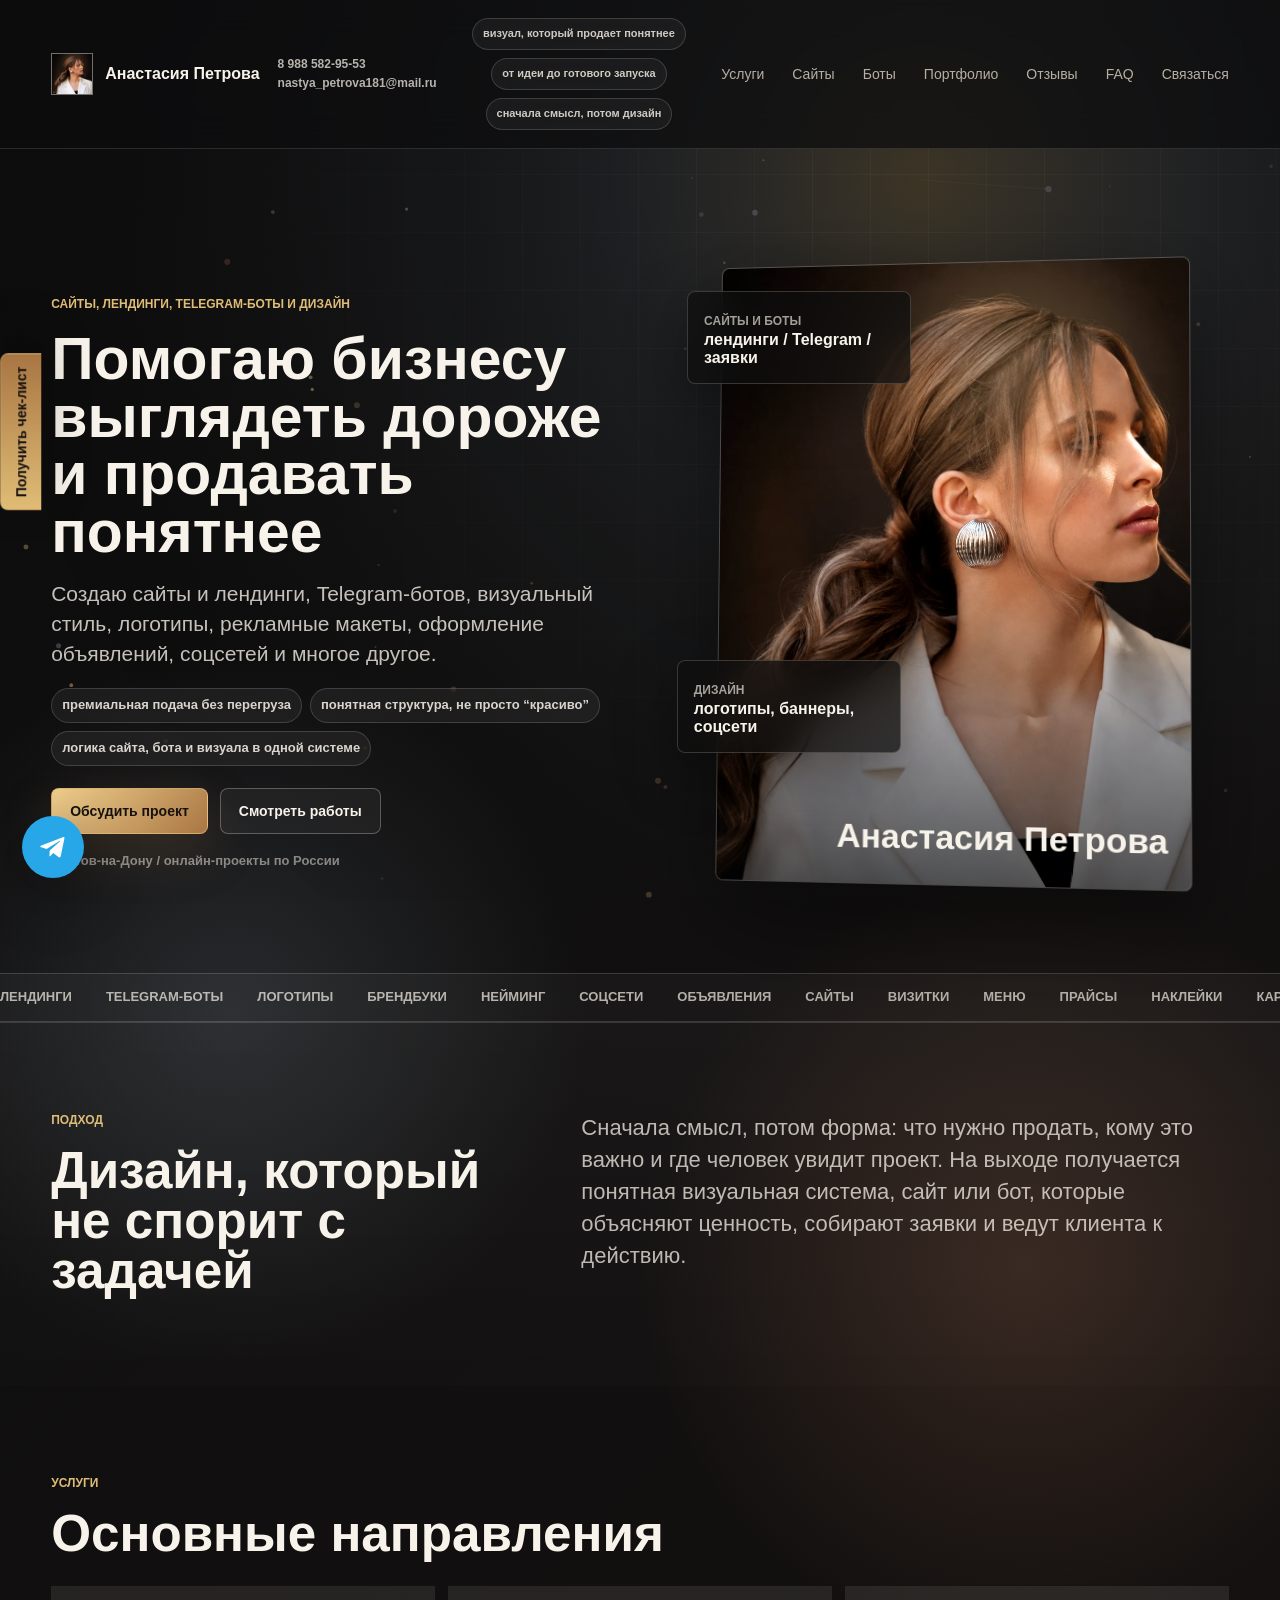
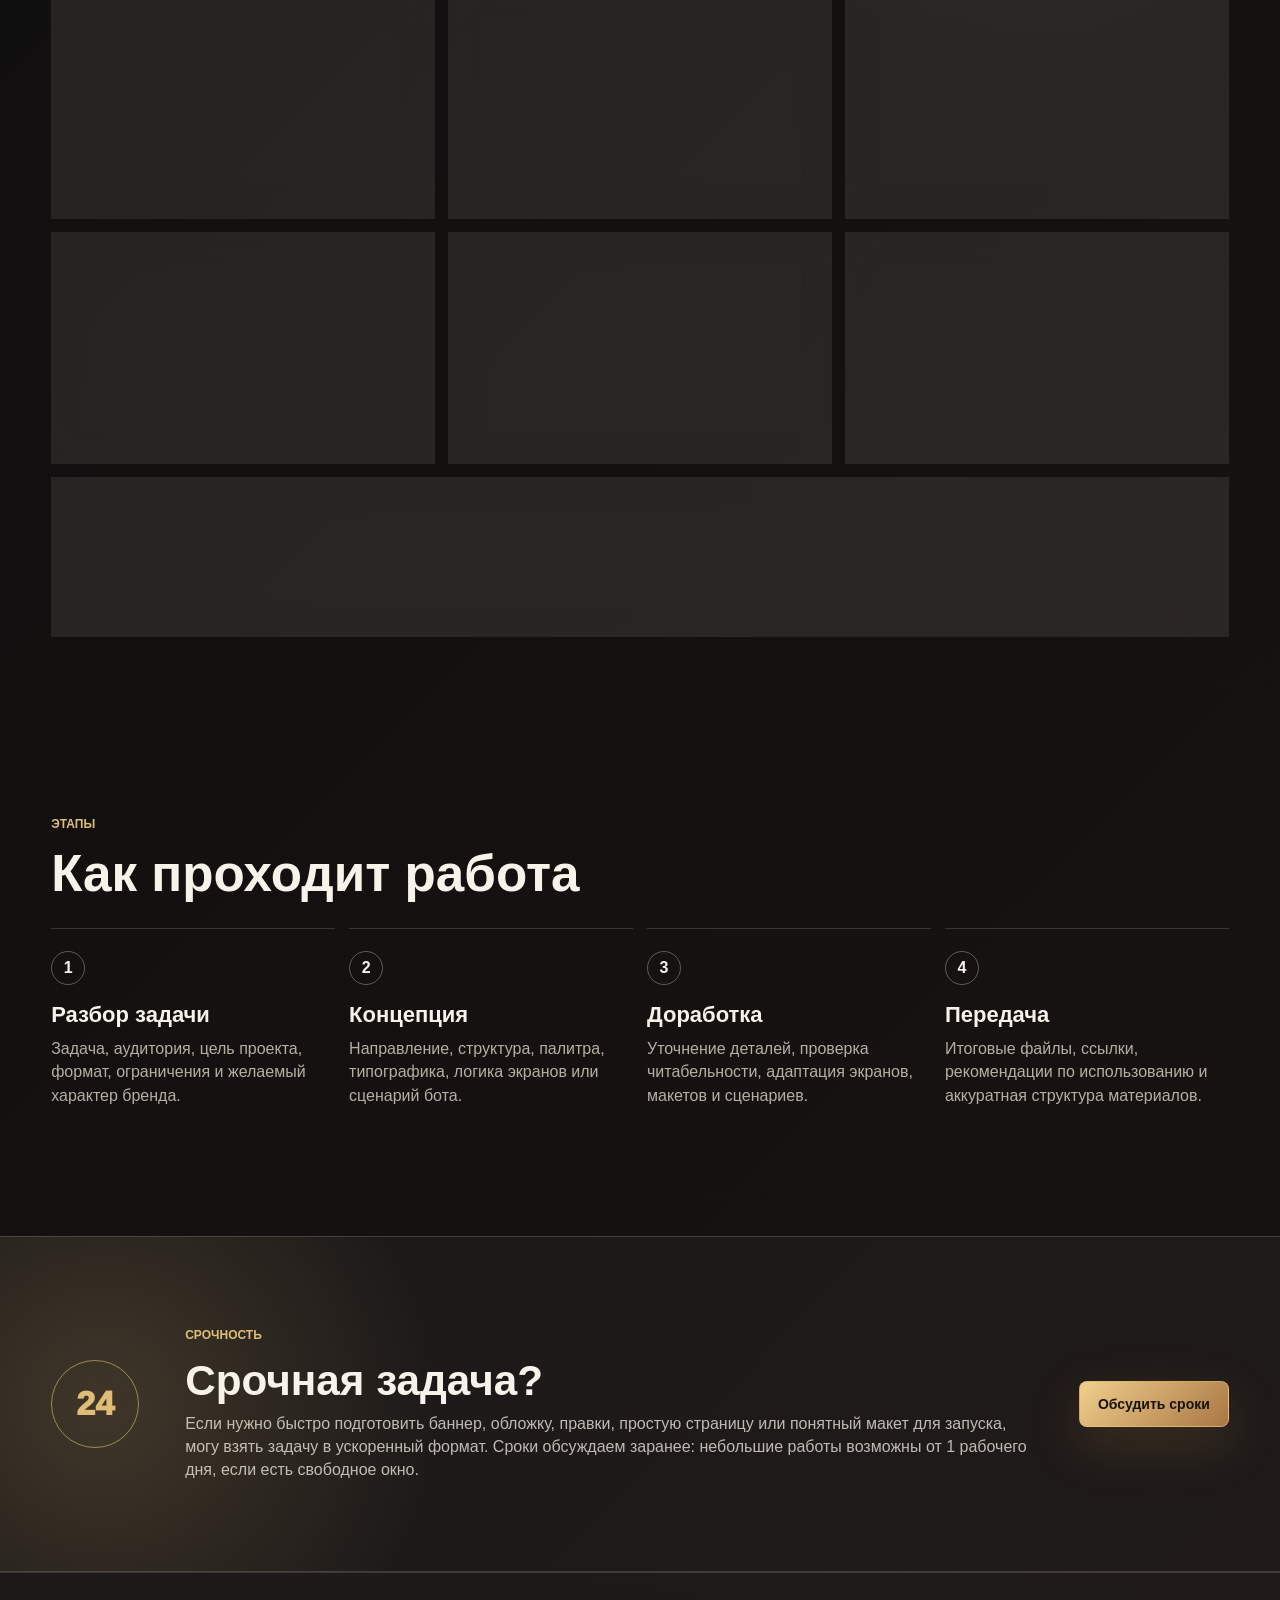
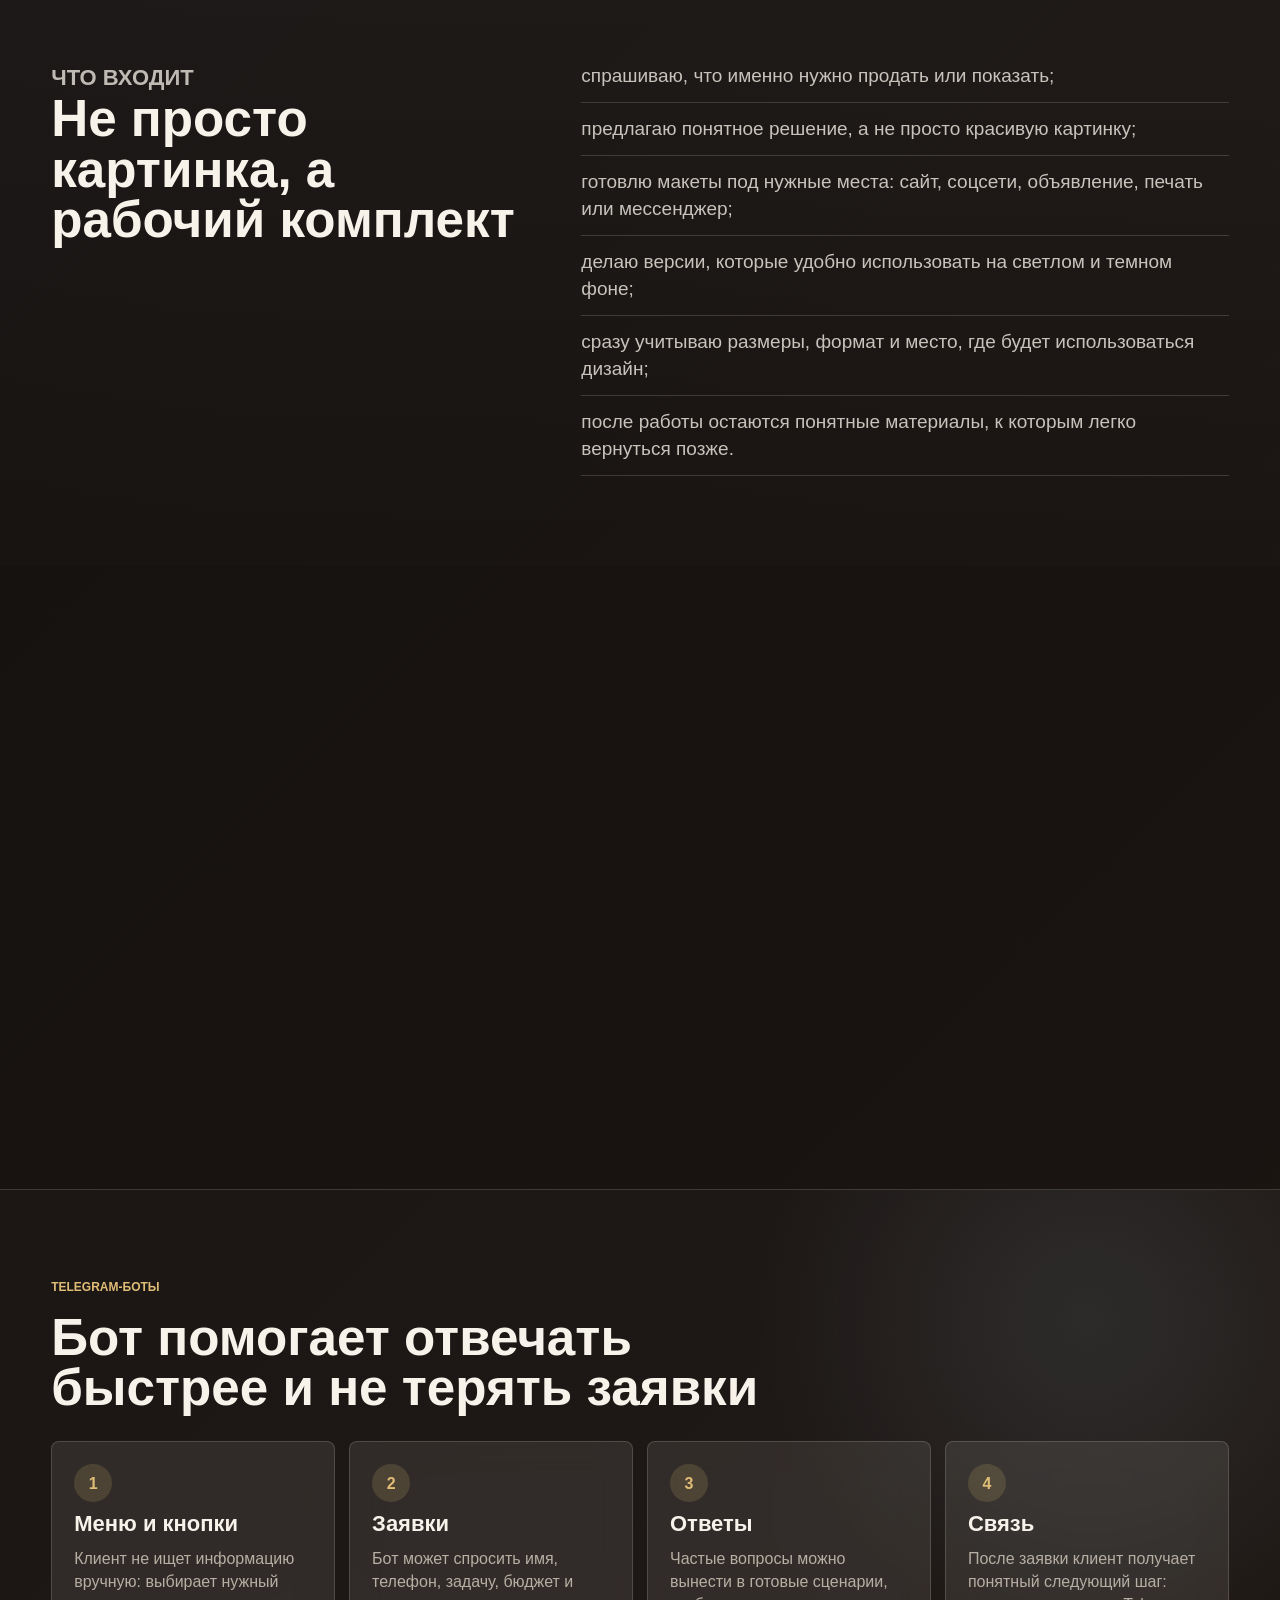
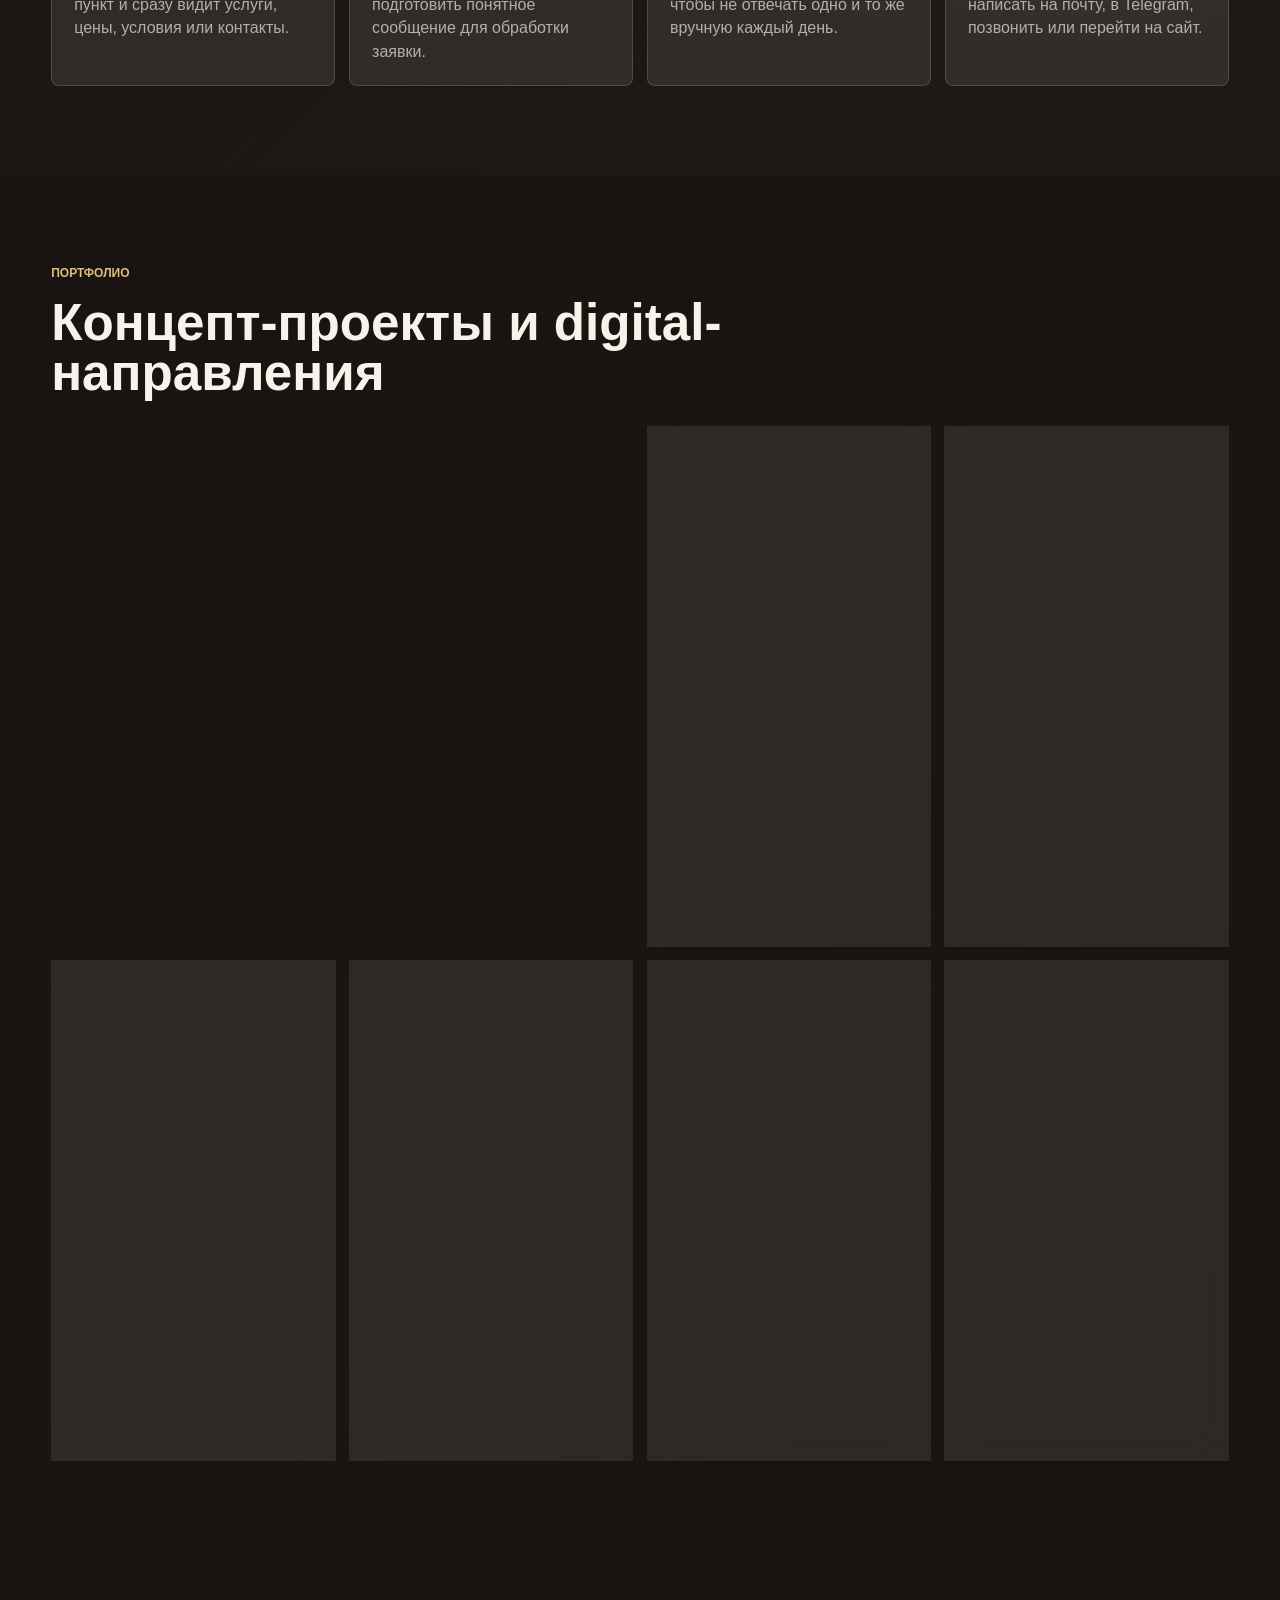
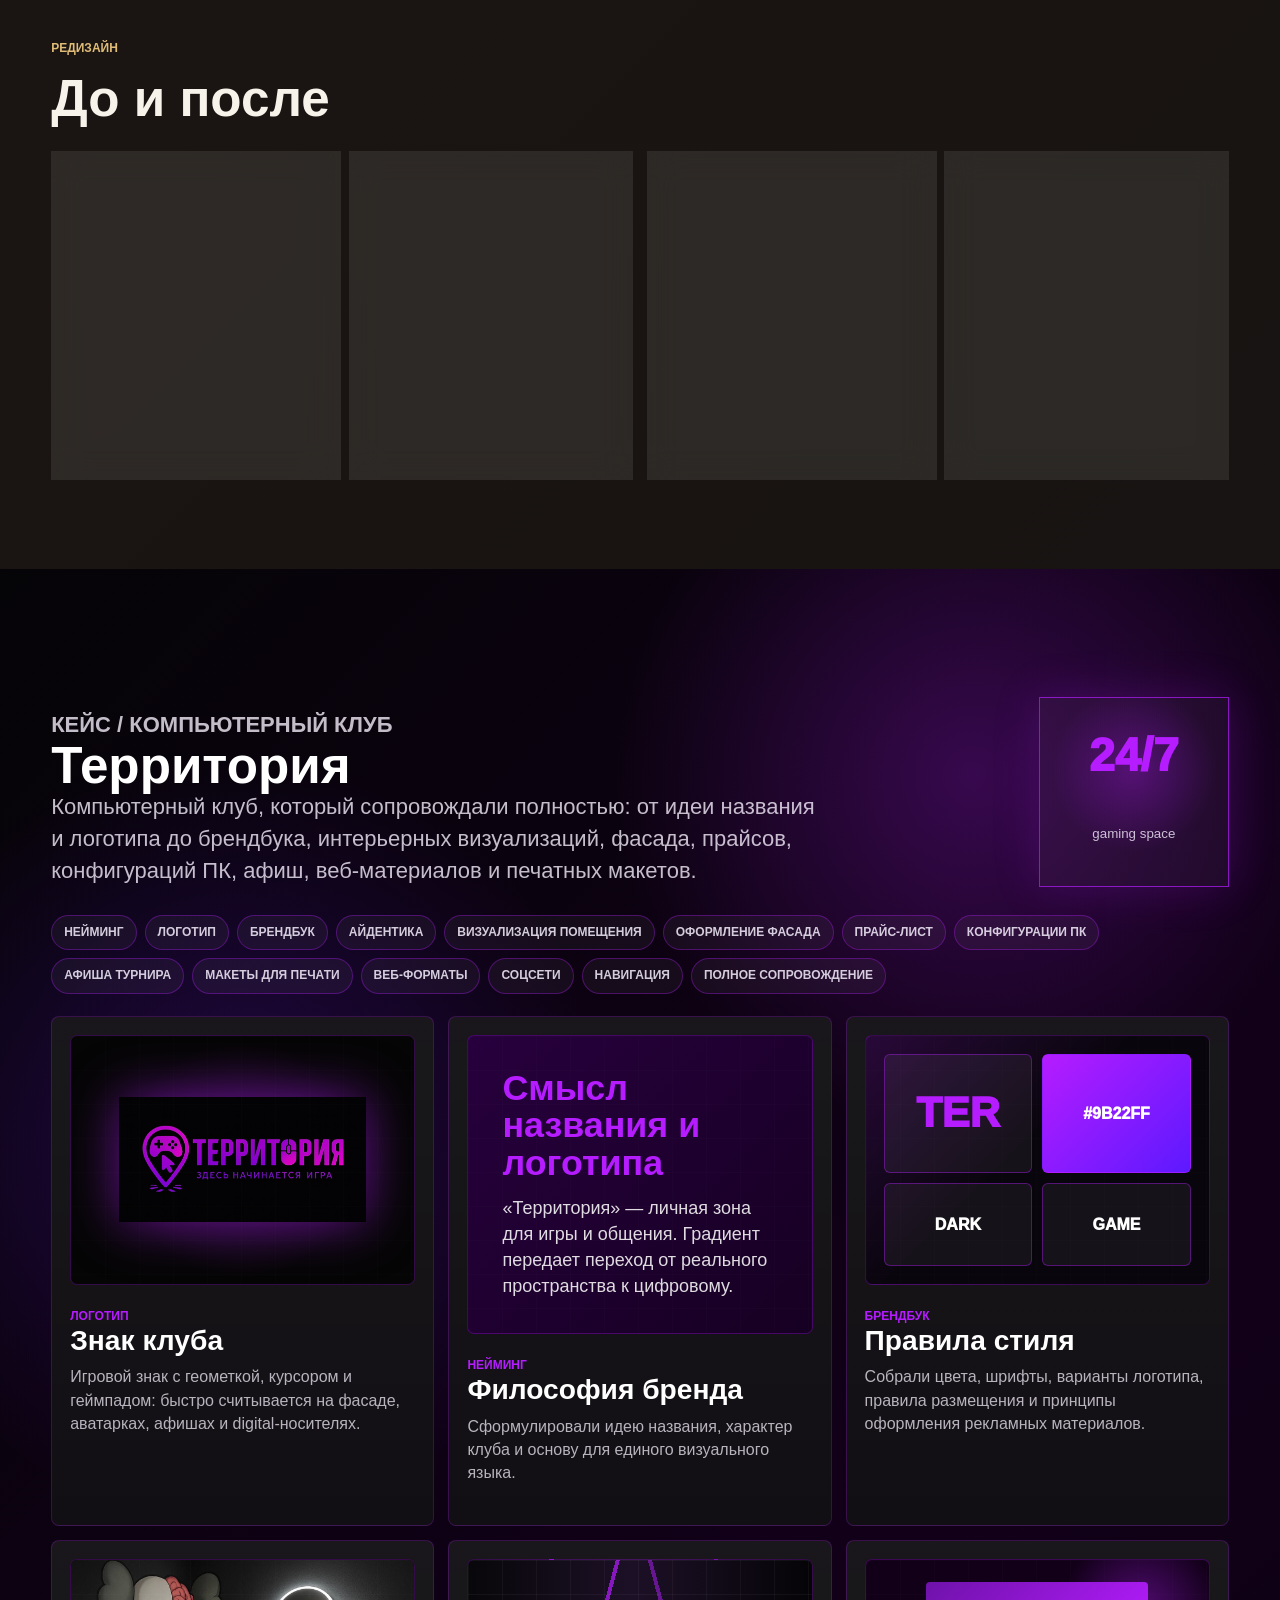
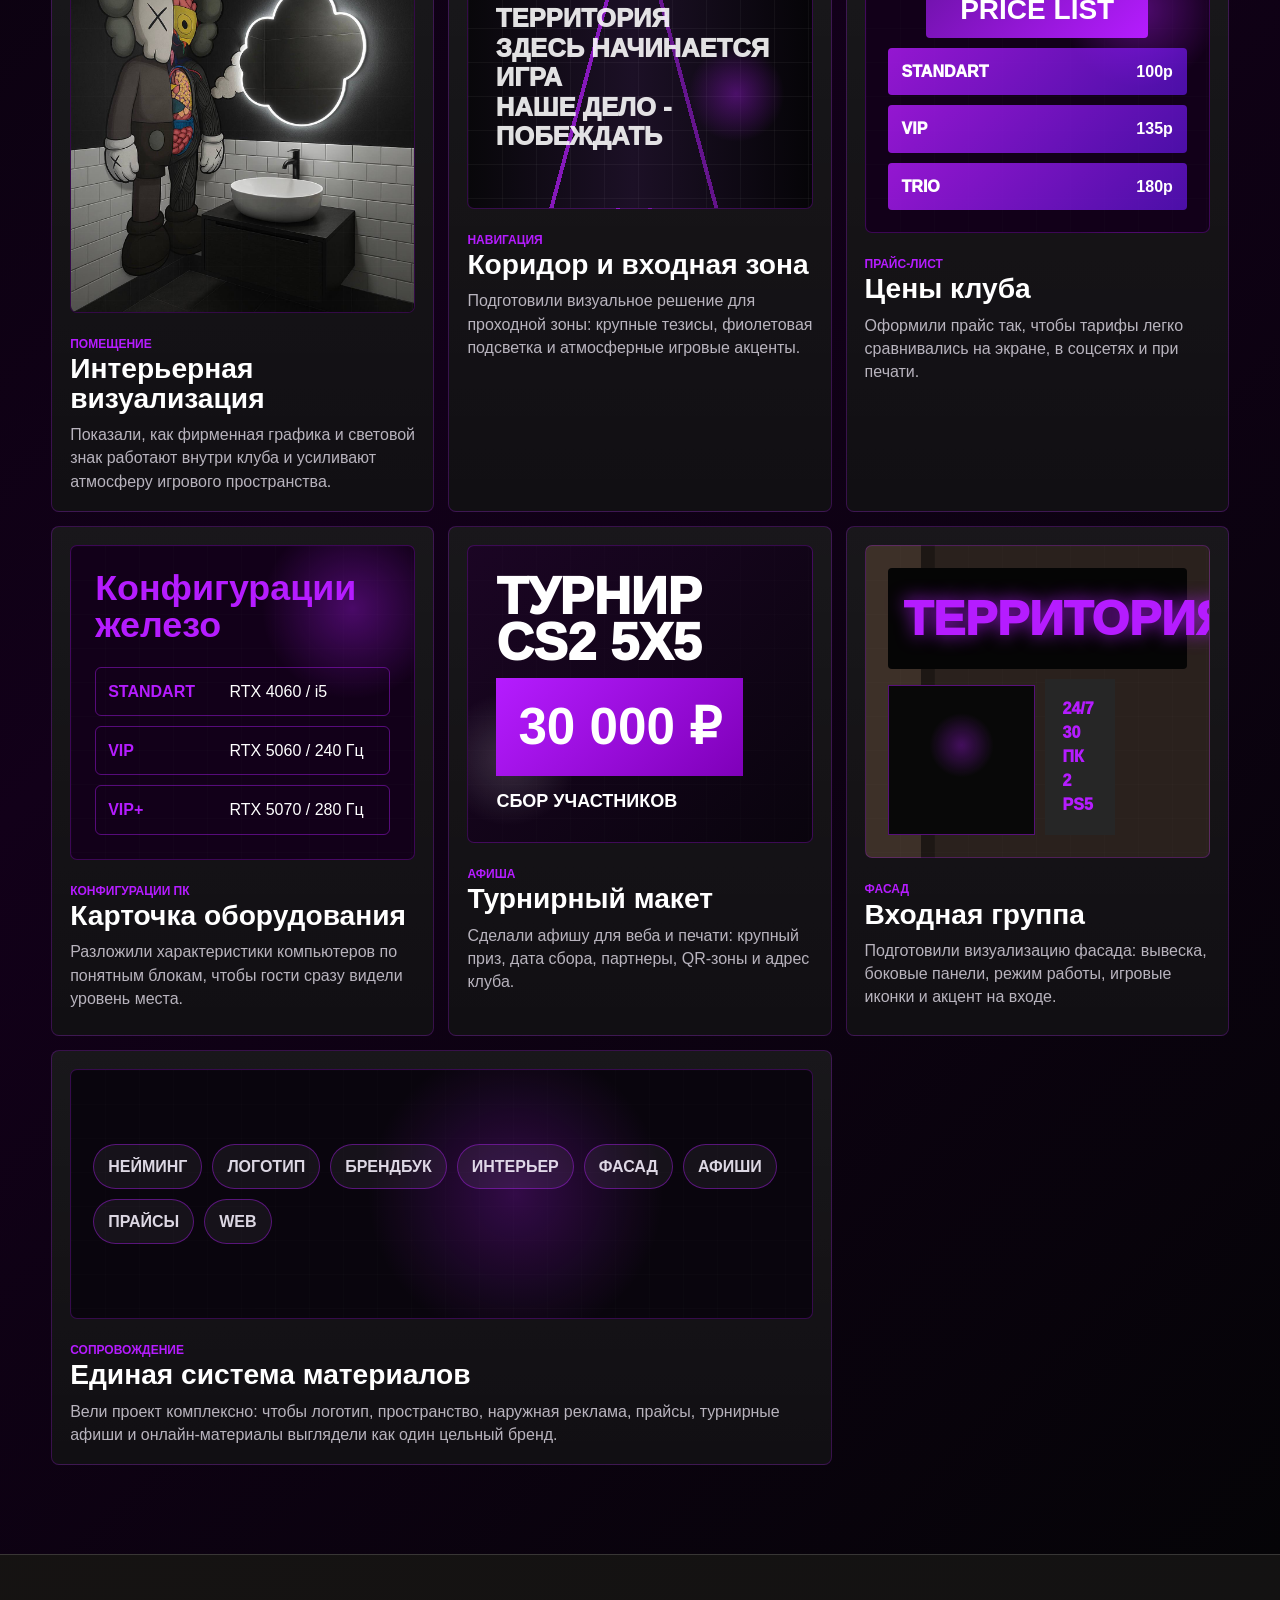
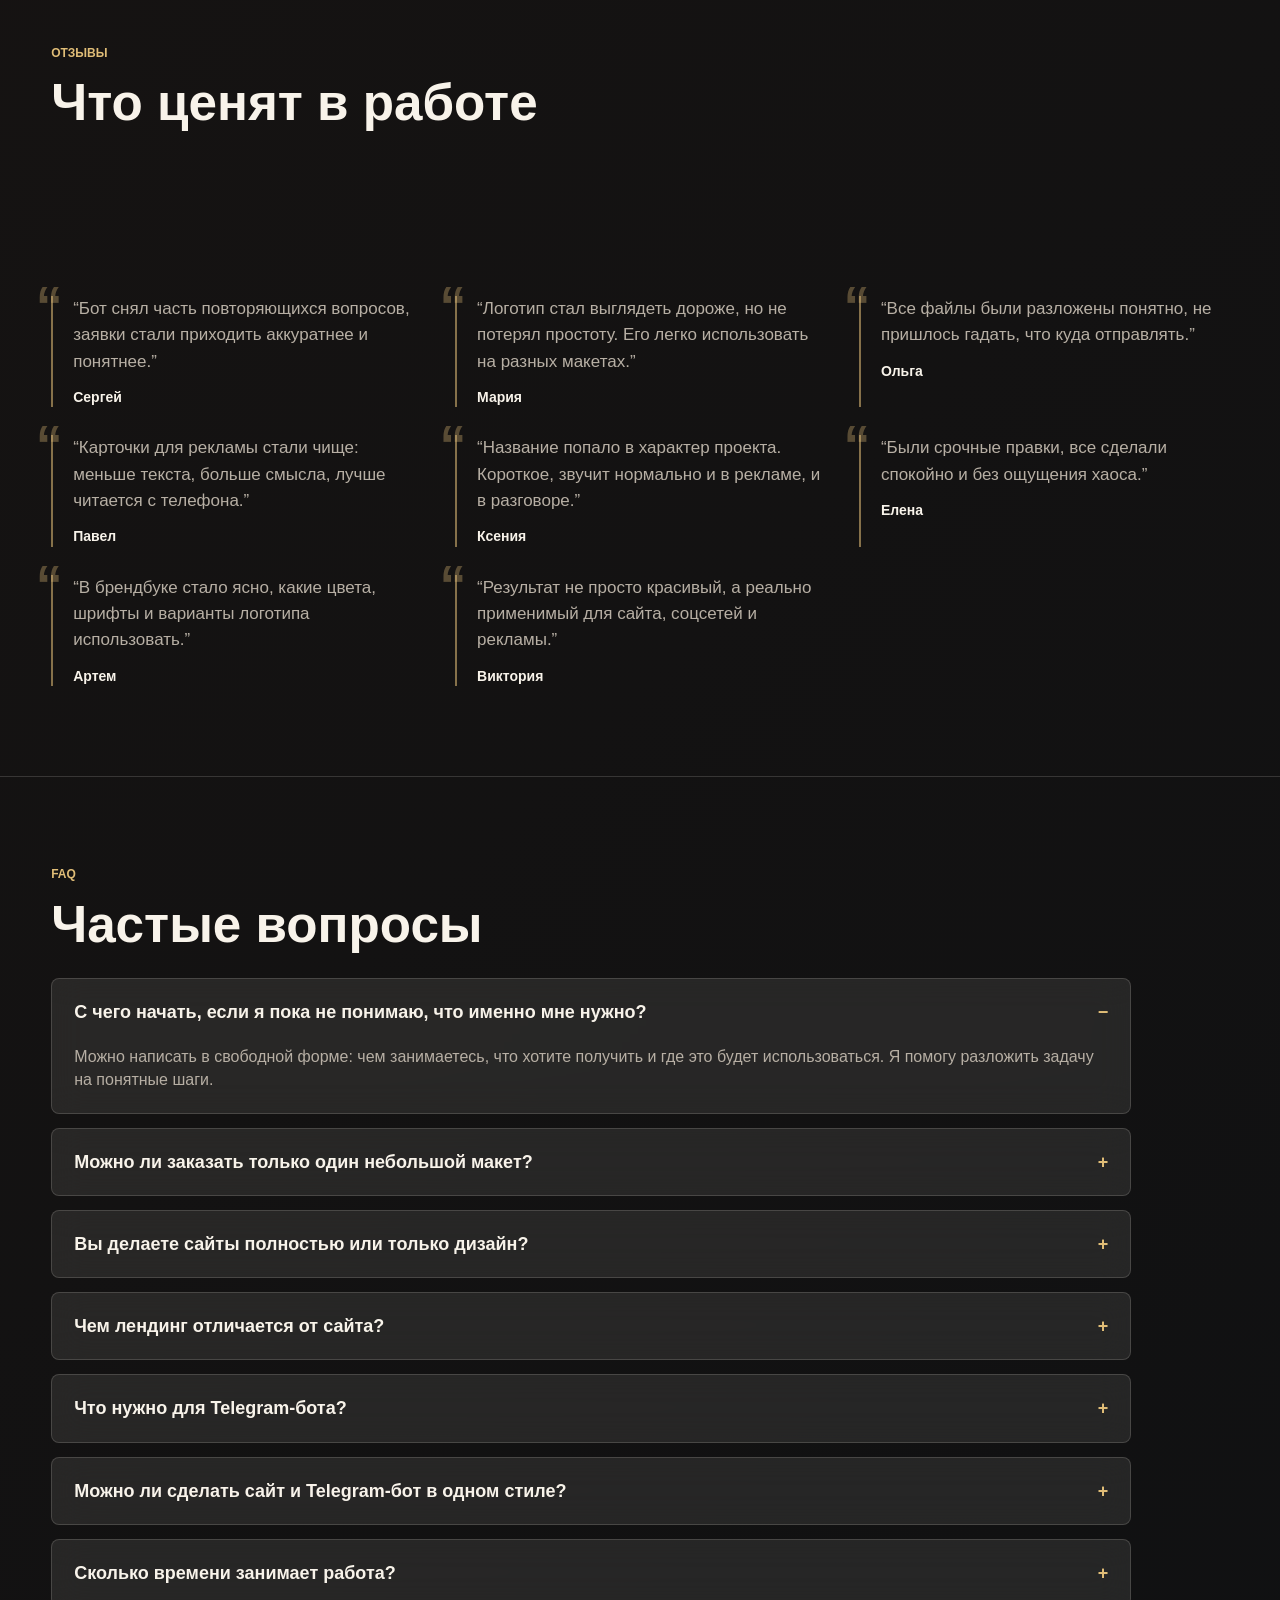
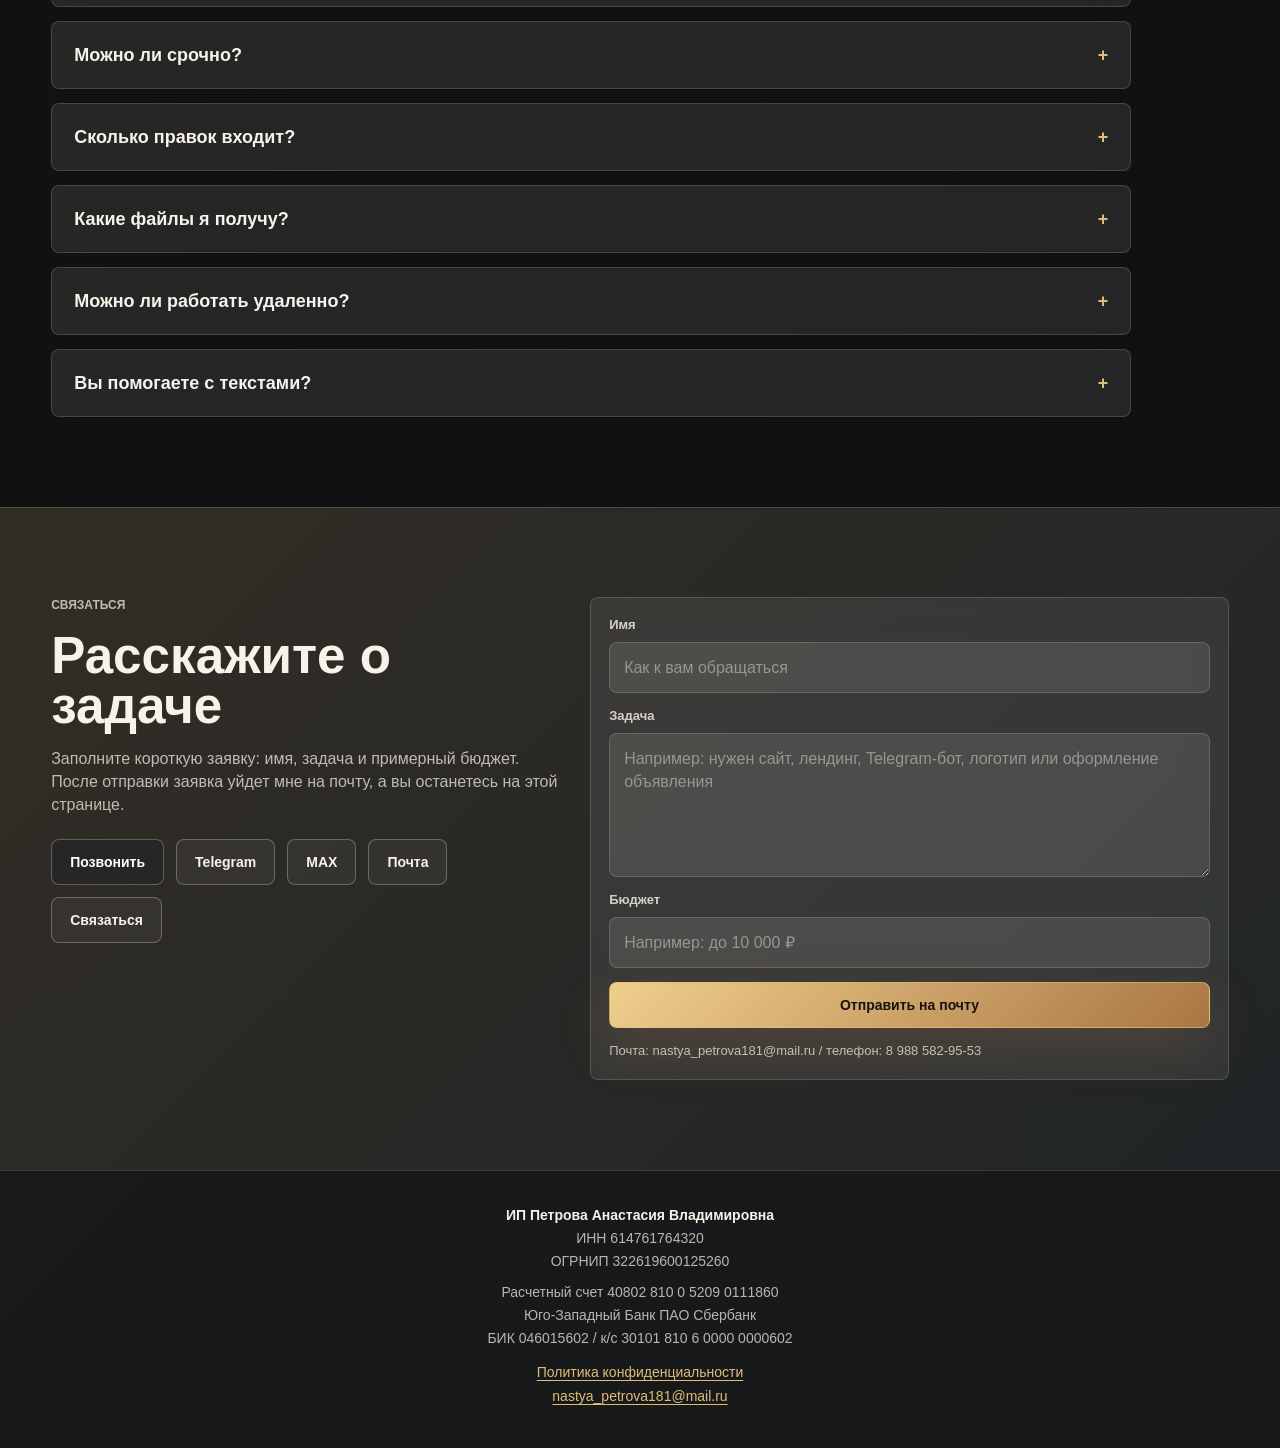
==== commit ca98b940: "Add Territoria room visualization photo" ====
--- a/index.html
+++ b/index.html
@@ -416,7 +416,7 @@
           <p>Собрали цвета, шрифты, варианты логотипа, правила размещения и принципы оформления рекламных материалов.</p>
         </article>
         <article class="territoria-work-card">
-          <div class="territoria-preview visual-room visual-room-one" aria-hidden="true"></div>
+          <div class="territoria-preview visual-room-photo"><img src="assets/territoria-room-visualization.png" alt="Интерьерная визуализация компьютерного клуба Территория"></div>
           <span class="mini-label">Помещение</span>
           <h3>Интерьерная визуализация</h3>
           <p>Показали, как фирменная графика и световой знак работают внутри клуба и усиливают атмосферу игрового пространства.</p>
--- a/styles.css
+++ b/styles.css
@@ -1359,6 +1359,18 @@
   background:
     radial-gradient(circle at 68% 45%, rgba(255, 255, 255, 0.22), transparent 22%),
     linear-gradient(180deg, #171719, #050505);
+}
+
+.visual-room-photo {
+  background: #070407;
+}
+
+.visual-room-photo img {
+  display: block;
+  width: 100%;
+  height: 100%;
+  min-height: 250px;
+  object-fit: cover;
 }
 
 .visual-room-one::before {
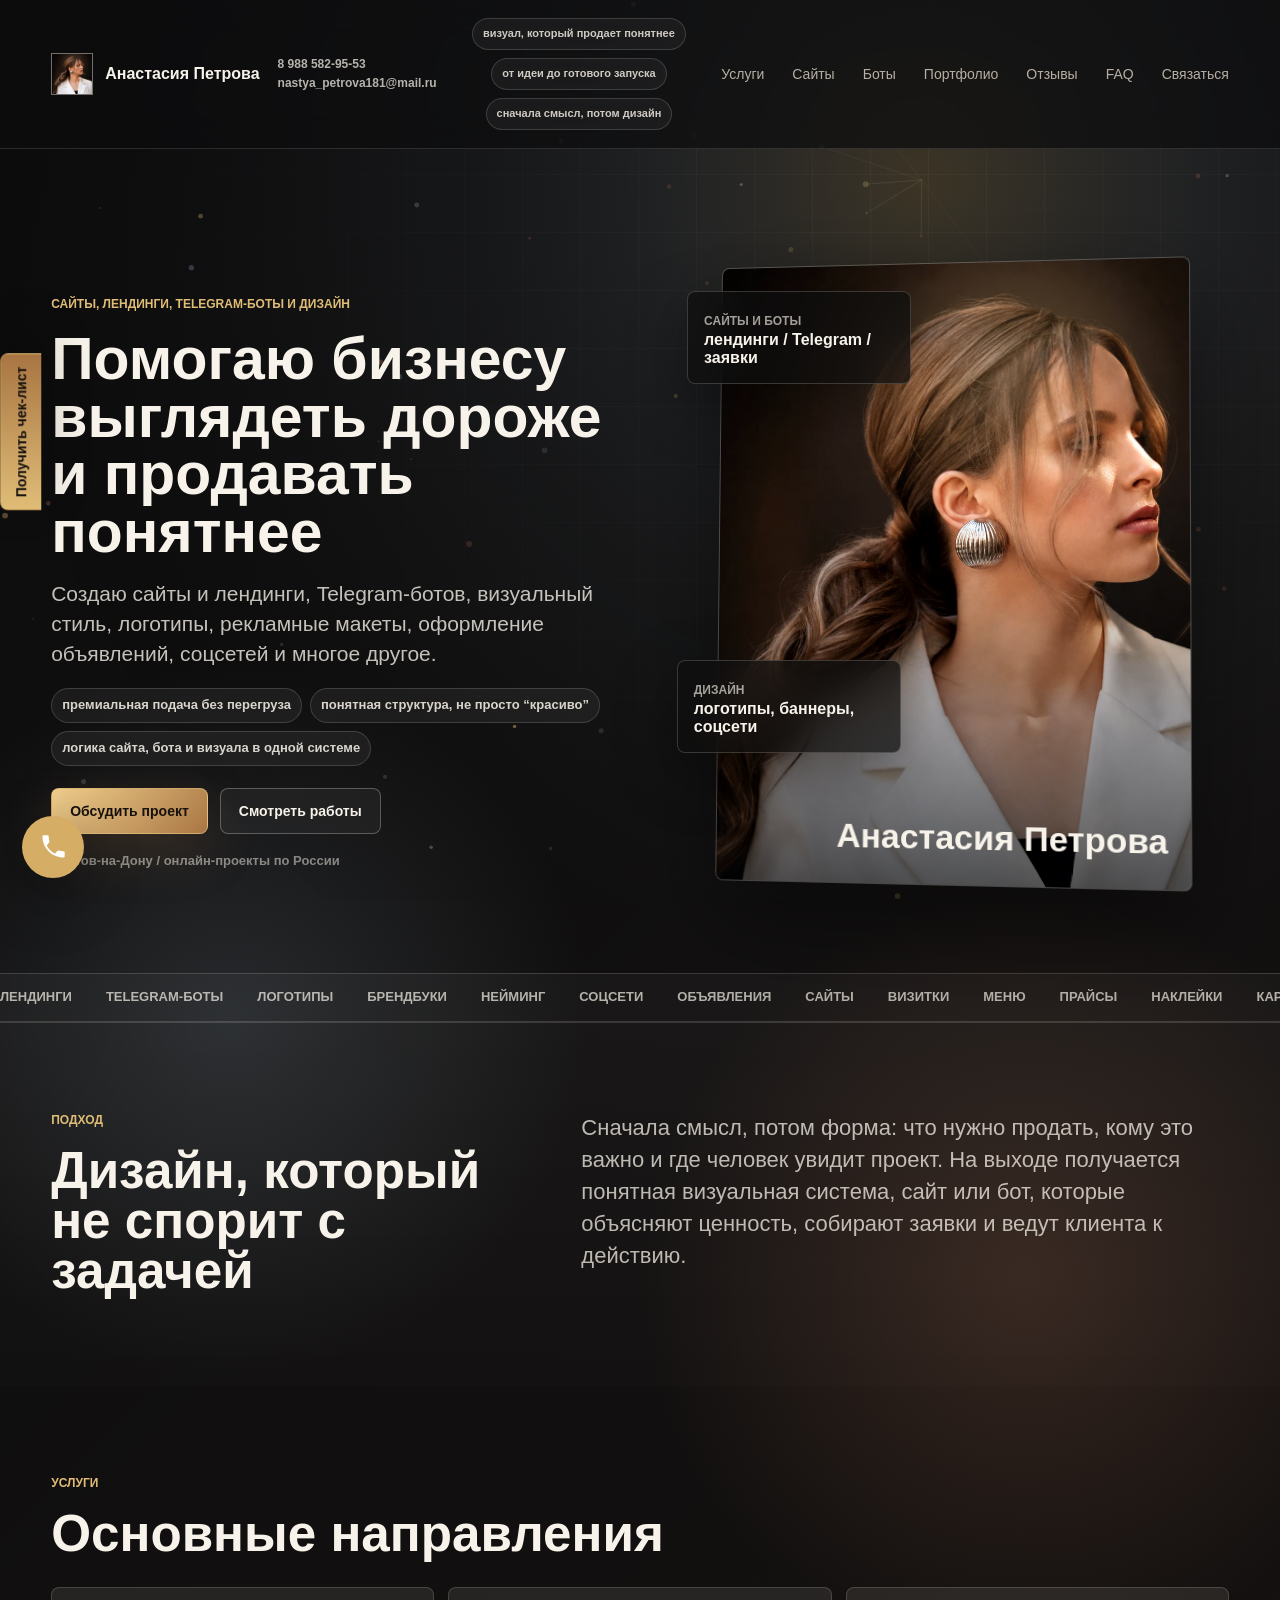
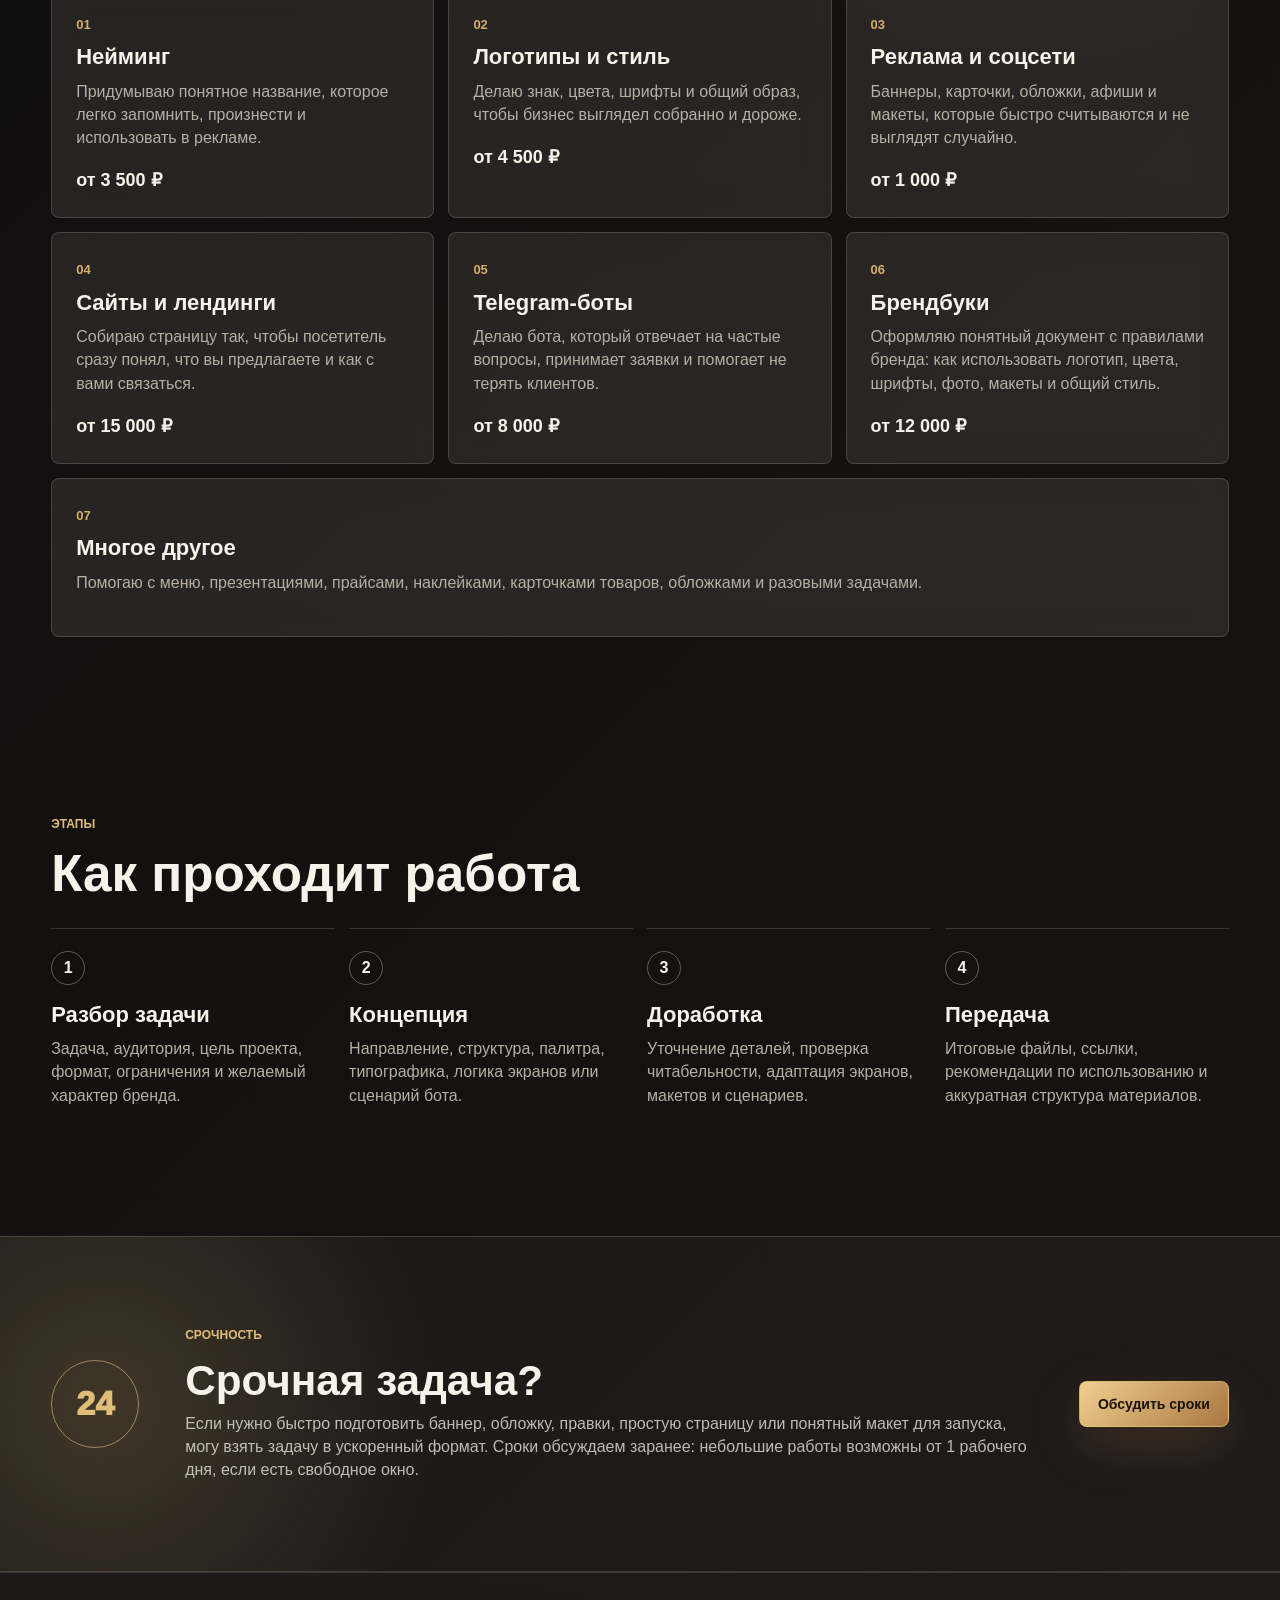
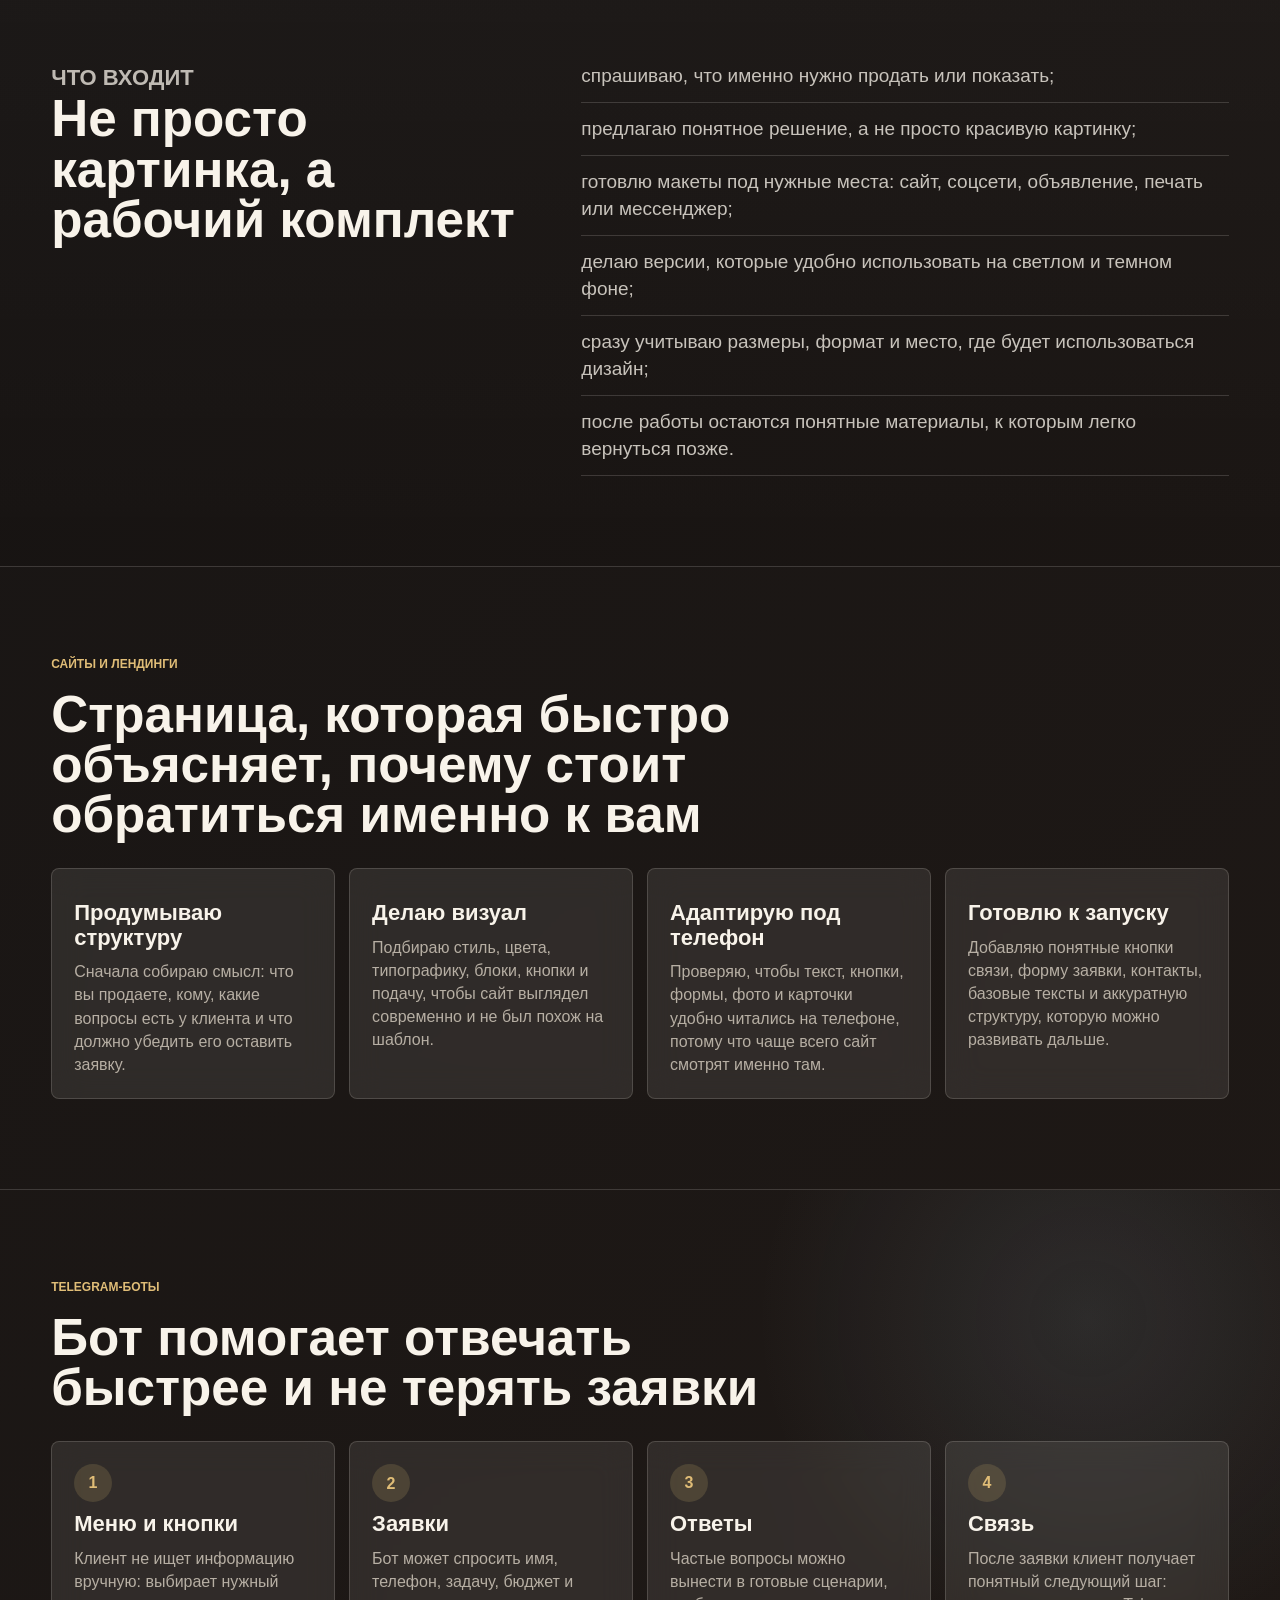
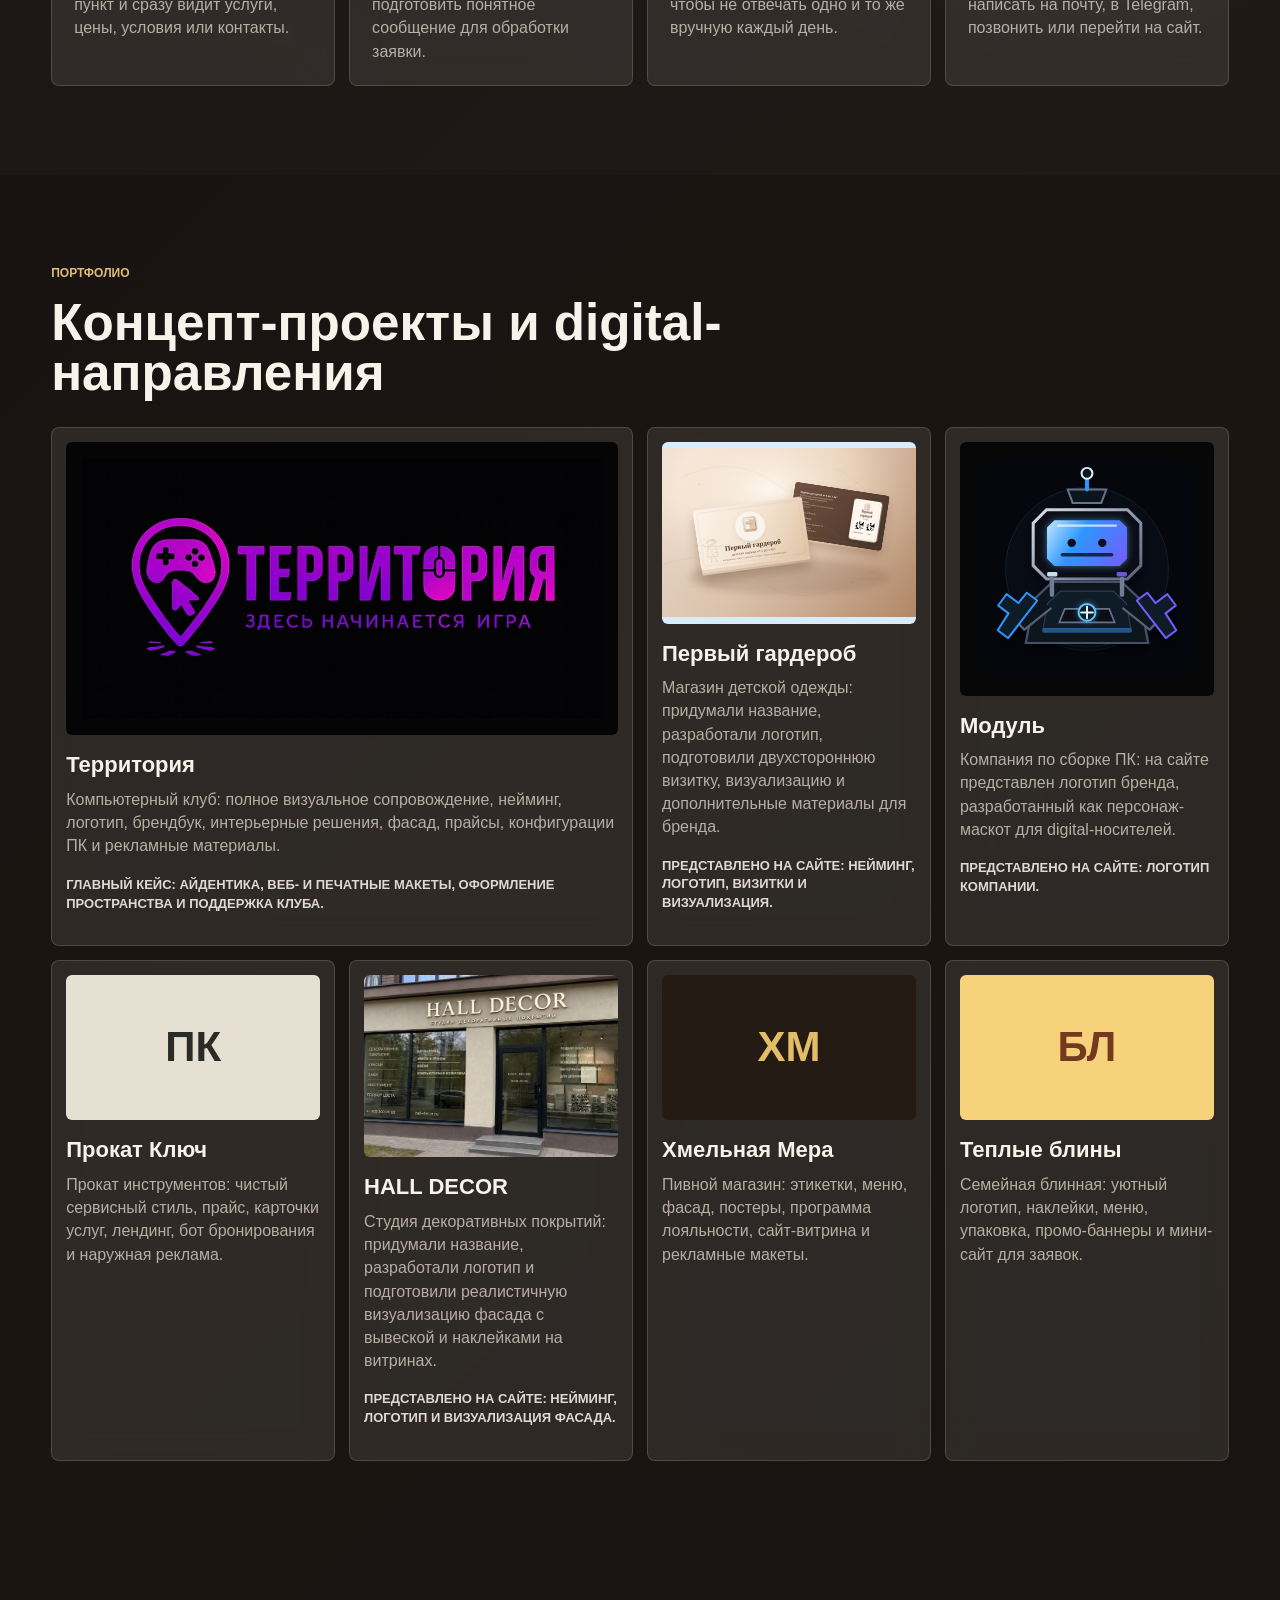
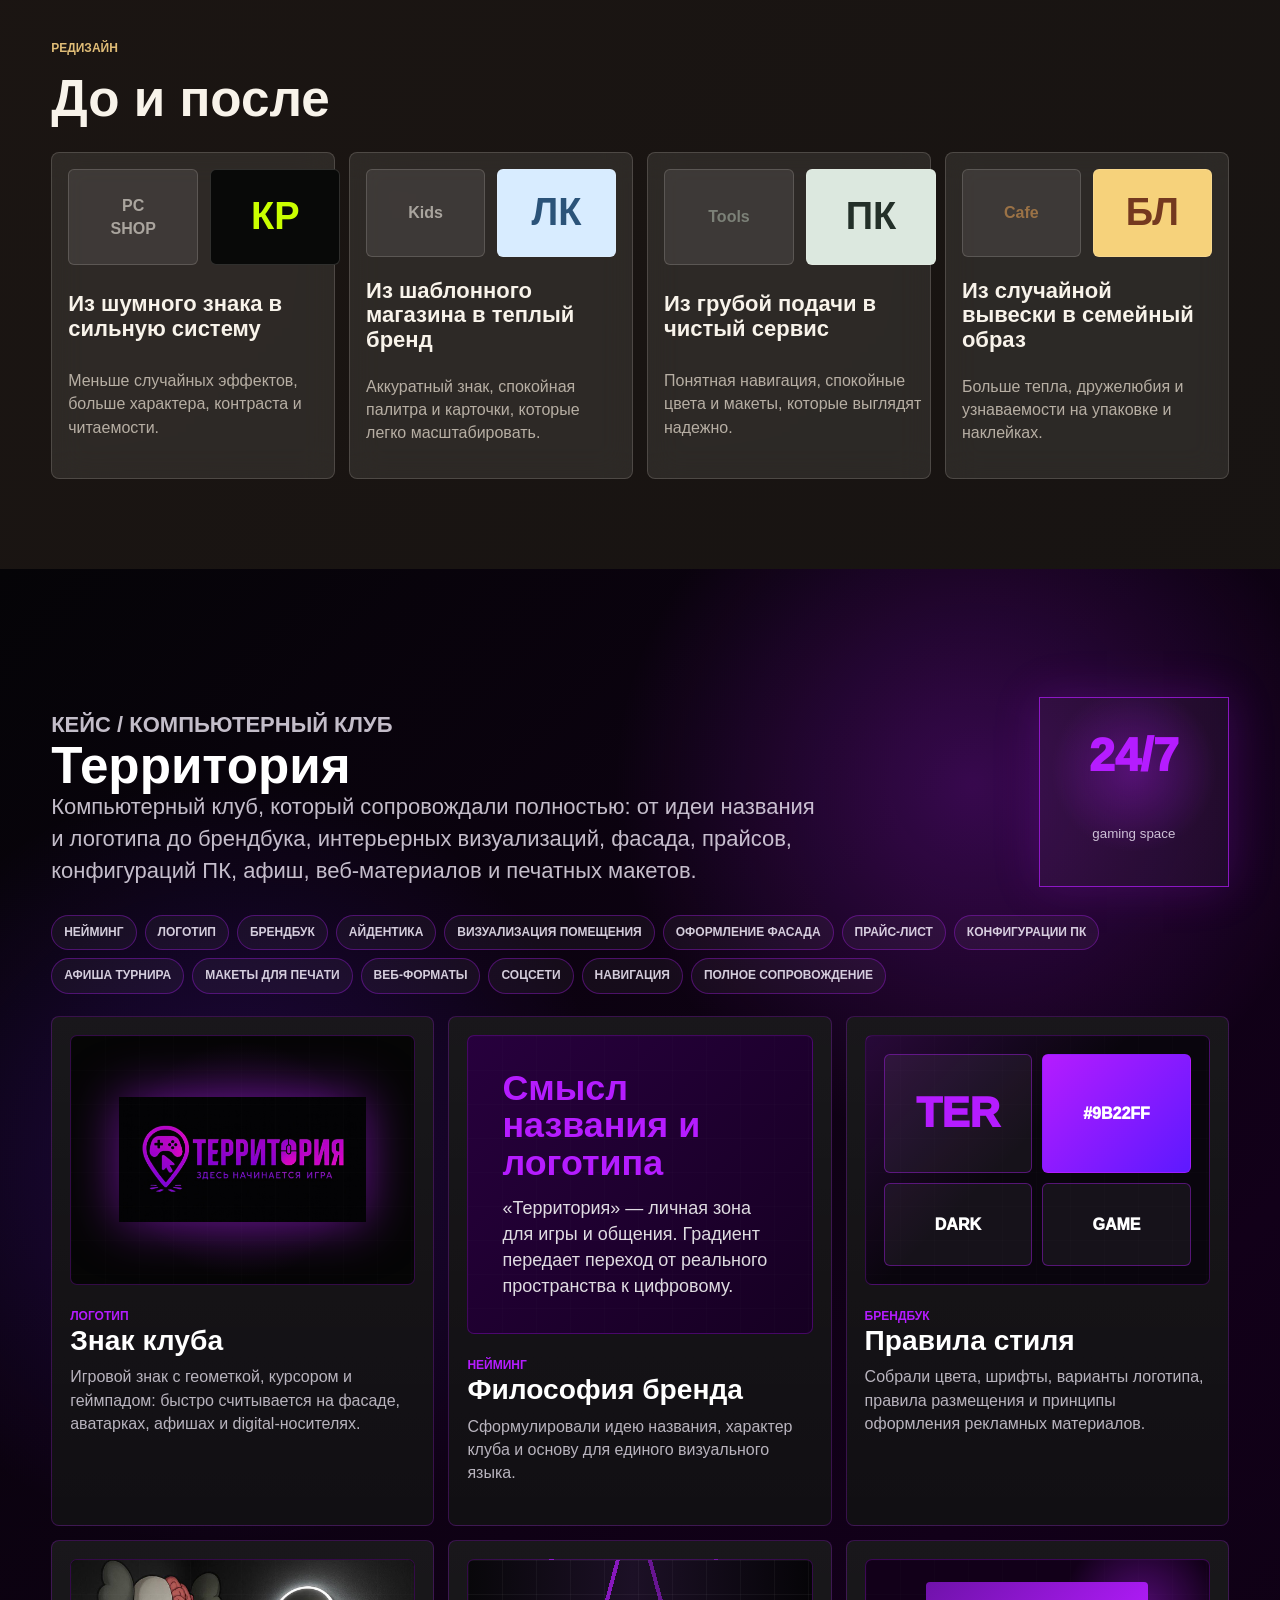
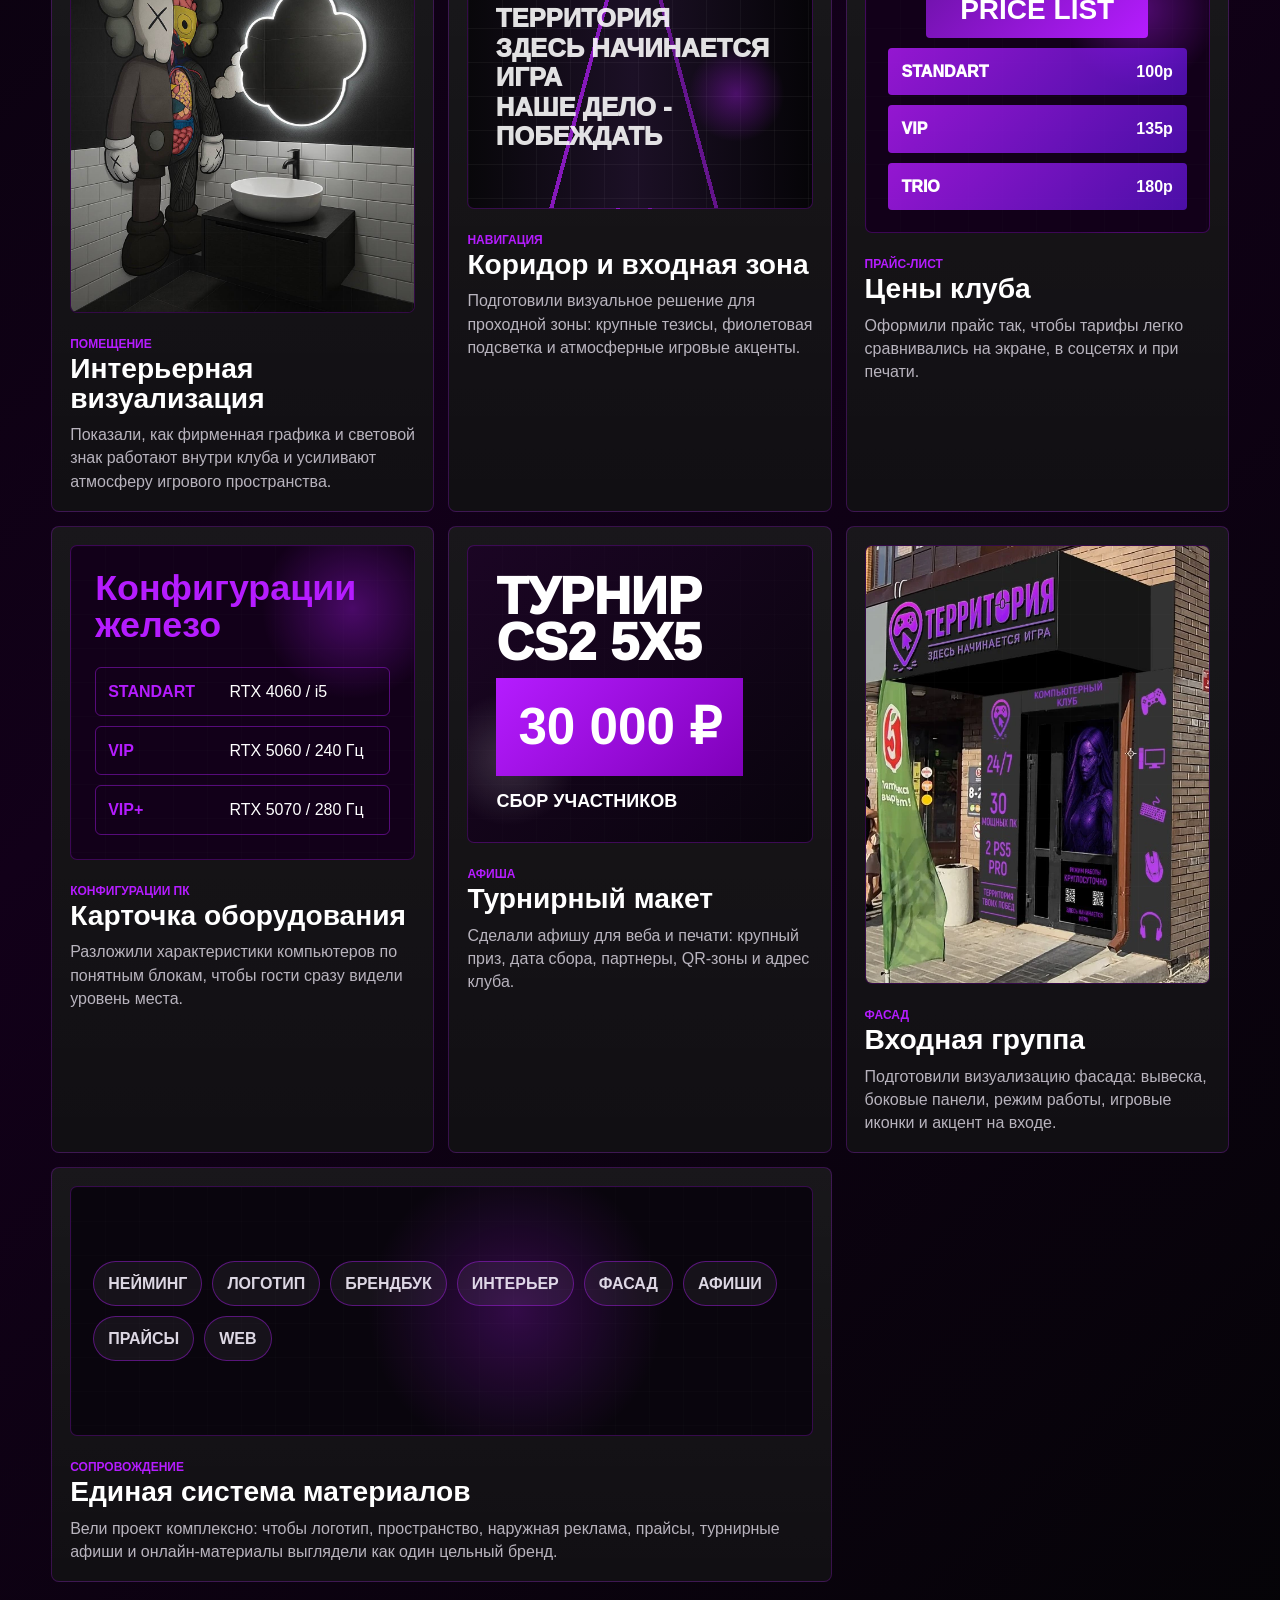
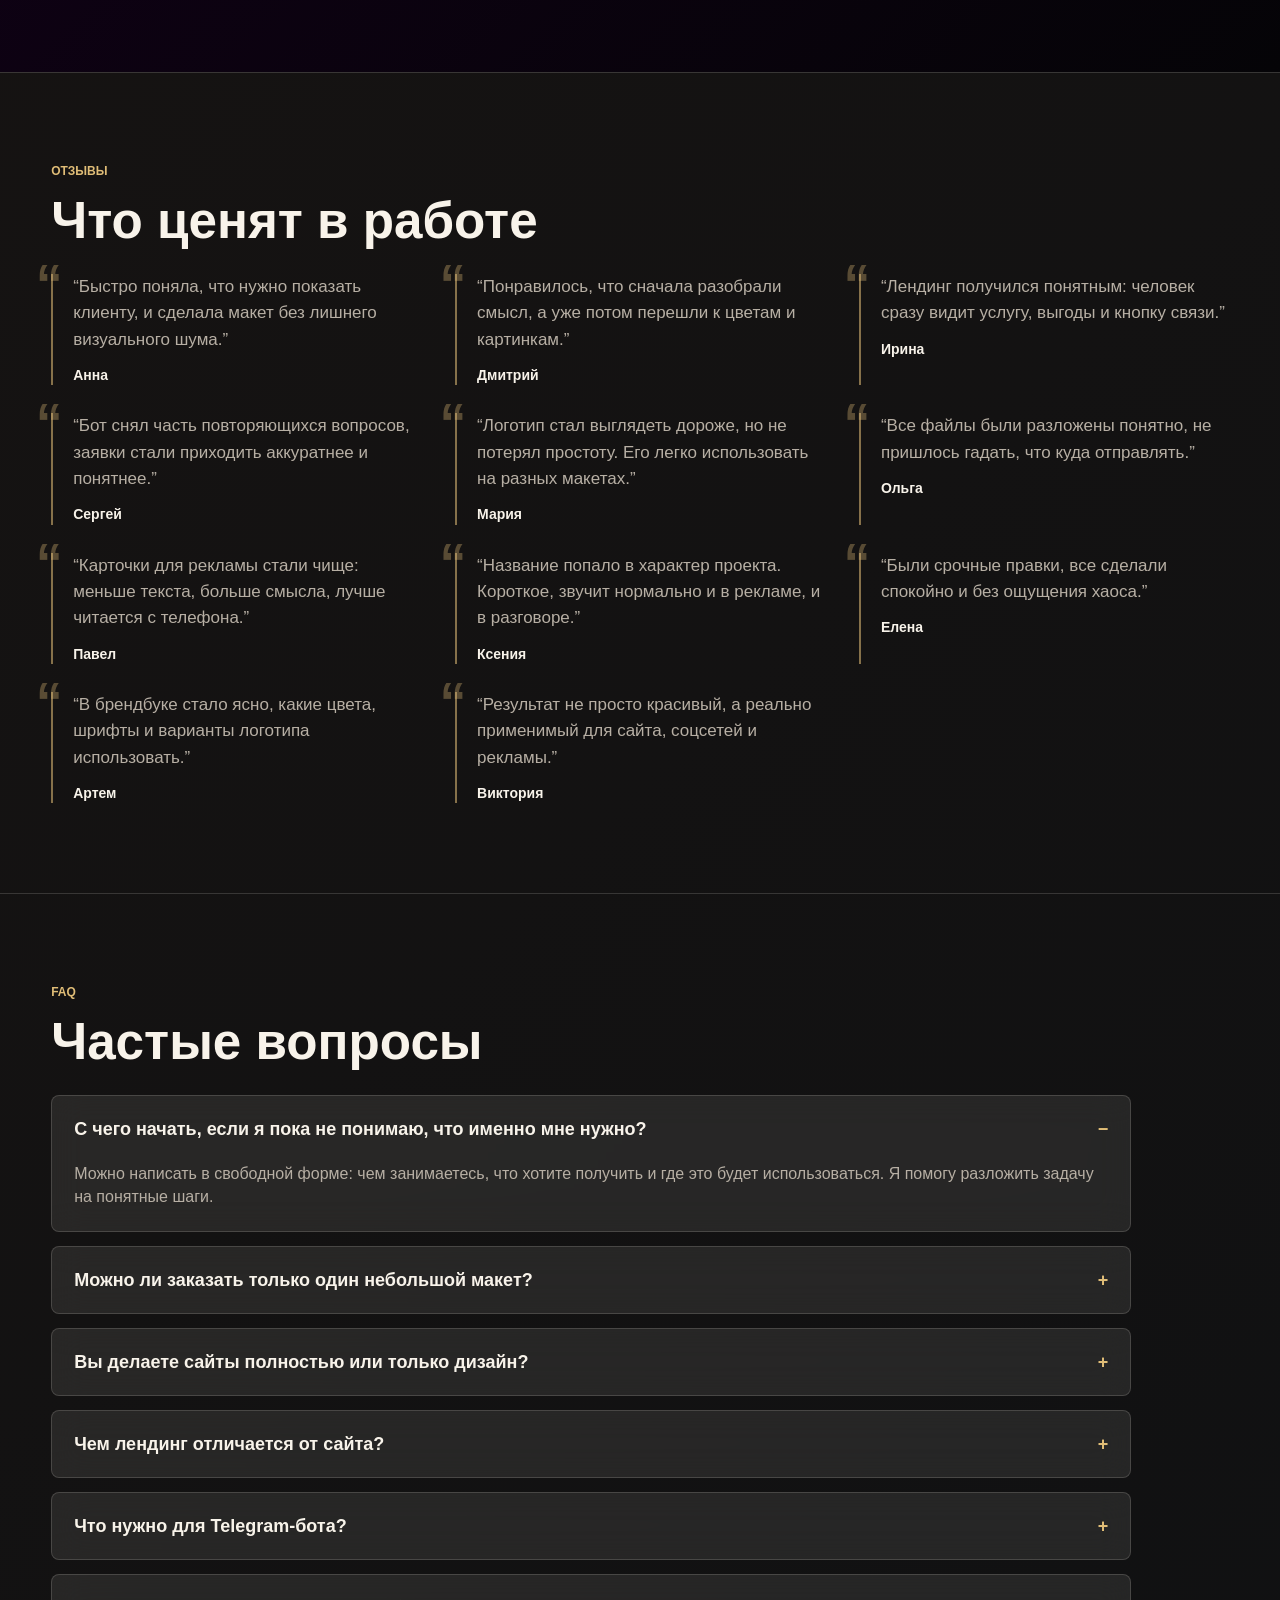
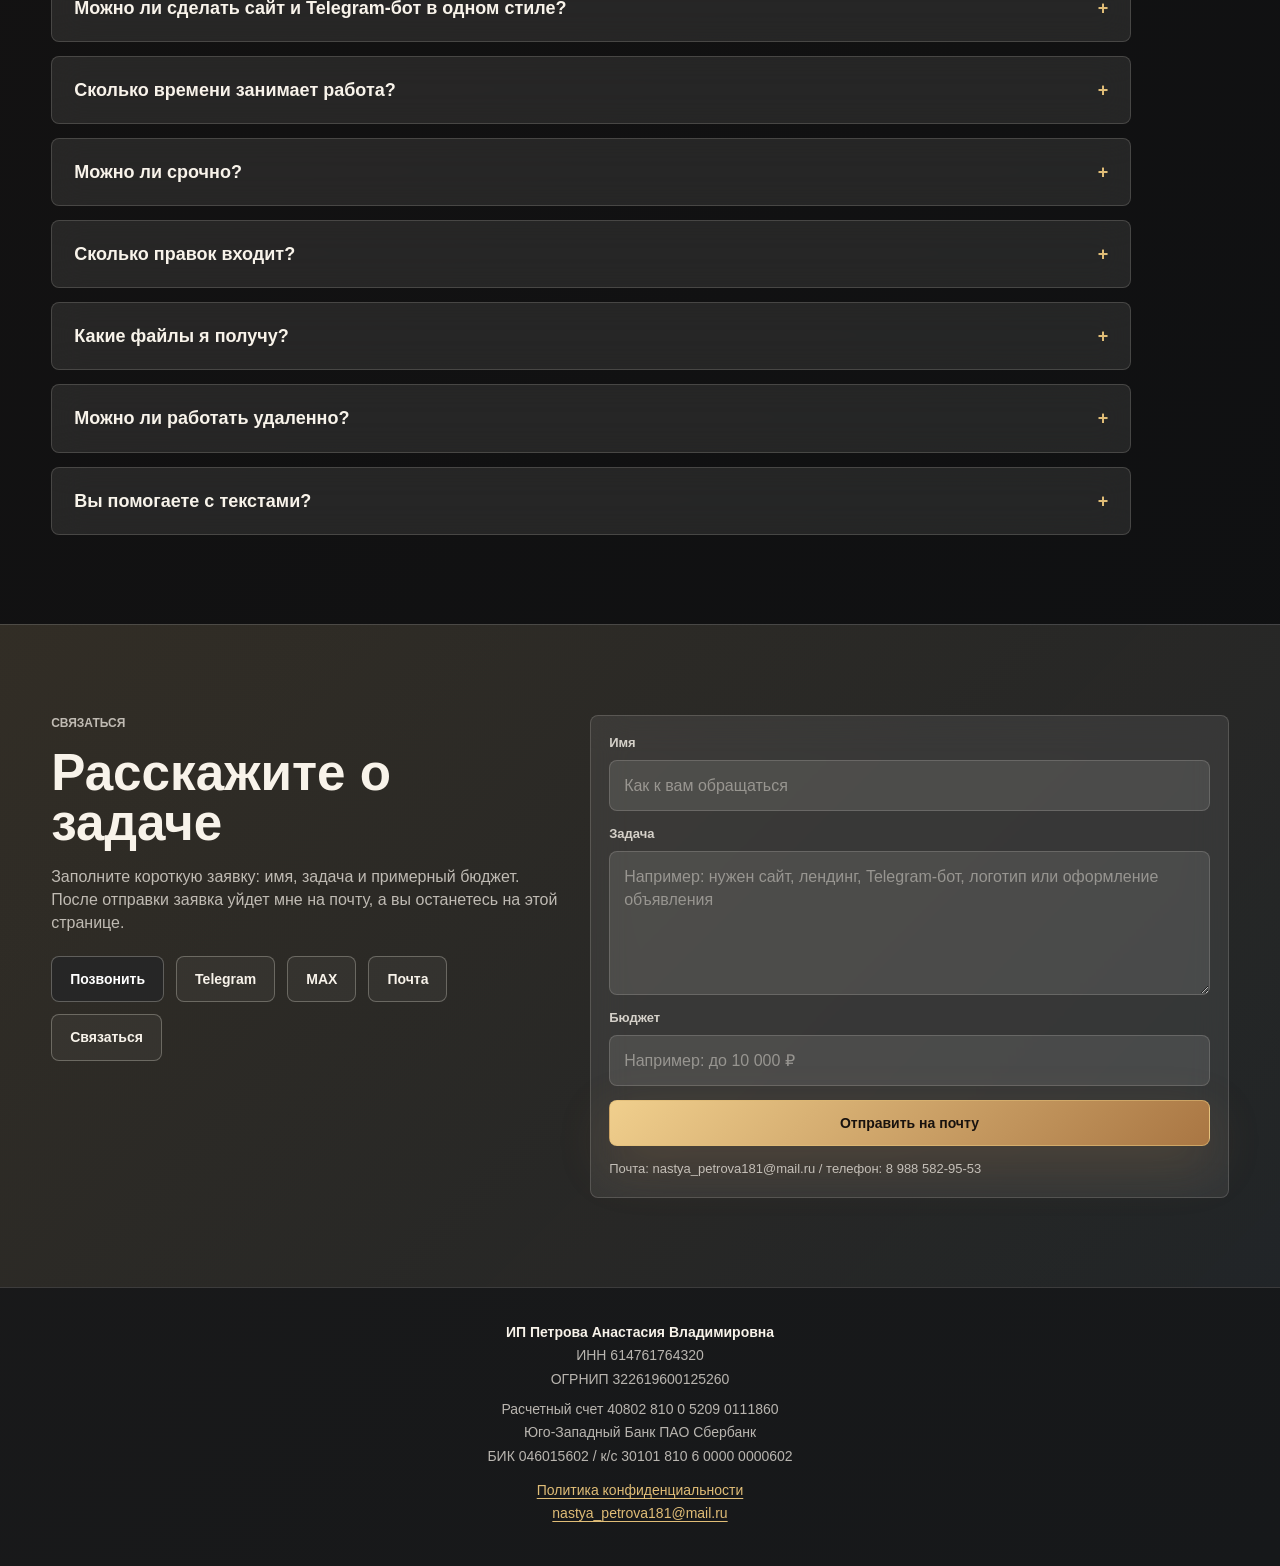
==== commit 8454199a: "Add Territoria facade entrance photo" ====
--- a/index.html
+++ b/index.html
@@ -460,11 +460,7 @@
           <p>Сделали афишу для веба и печати: крупный приз, дата сбора, партнеры, QR-зоны и адрес клуба.</p>
         </article>
         <article class="territoria-work-card">
-          <div class="territoria-preview visual-facade">
-            <div class="facade-sign">ТЕРРИТОРИЯ</div>
-            <div class="facade-door"></div>
-            <div class="facade-side">24/7<br>30 ПК<br>2 PS5</div>
-          </div>
+          <div class="territoria-preview visual-facade-photo"><img src="assets/territoria-facade-entrance.png" alt="Визуализация входной группы компьютерного клуба Территория"></div>
           <span class="mini-label">Фасад</span>
           <h3>Входная группа</h3>
           <p>Подготовили визуализацию фасада: вывеска, боковые панели, режим работы, игровые иконки и акцент на входе.</p>
--- a/styles.css
+++ b/styles.css
@@ -1530,6 +1530,19 @@
   padding: 22px;
   background:
     linear-gradient(90deg, #3d3028 0 16%, #1d1714 16% 20%, #2a211d 20% 100%);
+}
+
+.visual-facade-photo {
+  padding: 0;
+  background: #070407;
+}
+
+.visual-facade-photo img {
+  display: block;
+  width: 100%;
+  height: 100%;
+  min-height: 250px;
+  object-fit: contain;
 }
 
 .facade-sign,
